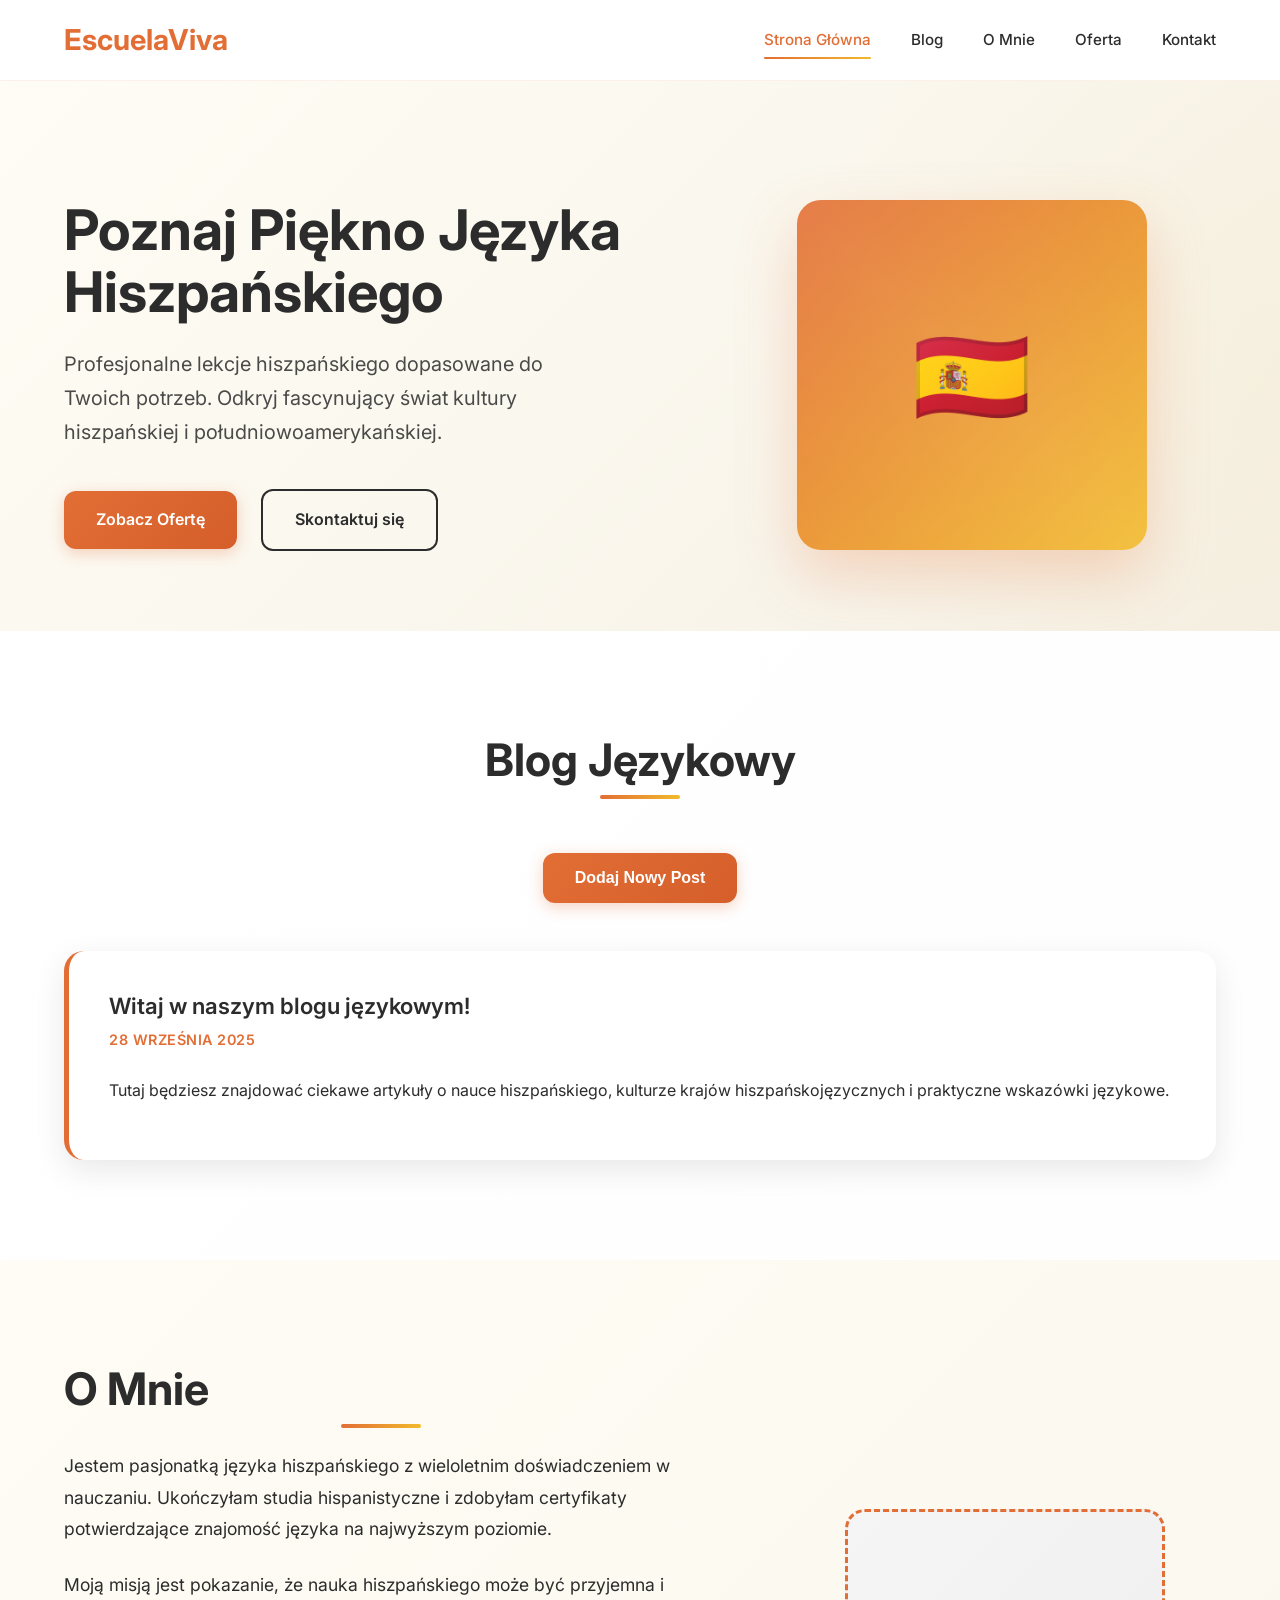
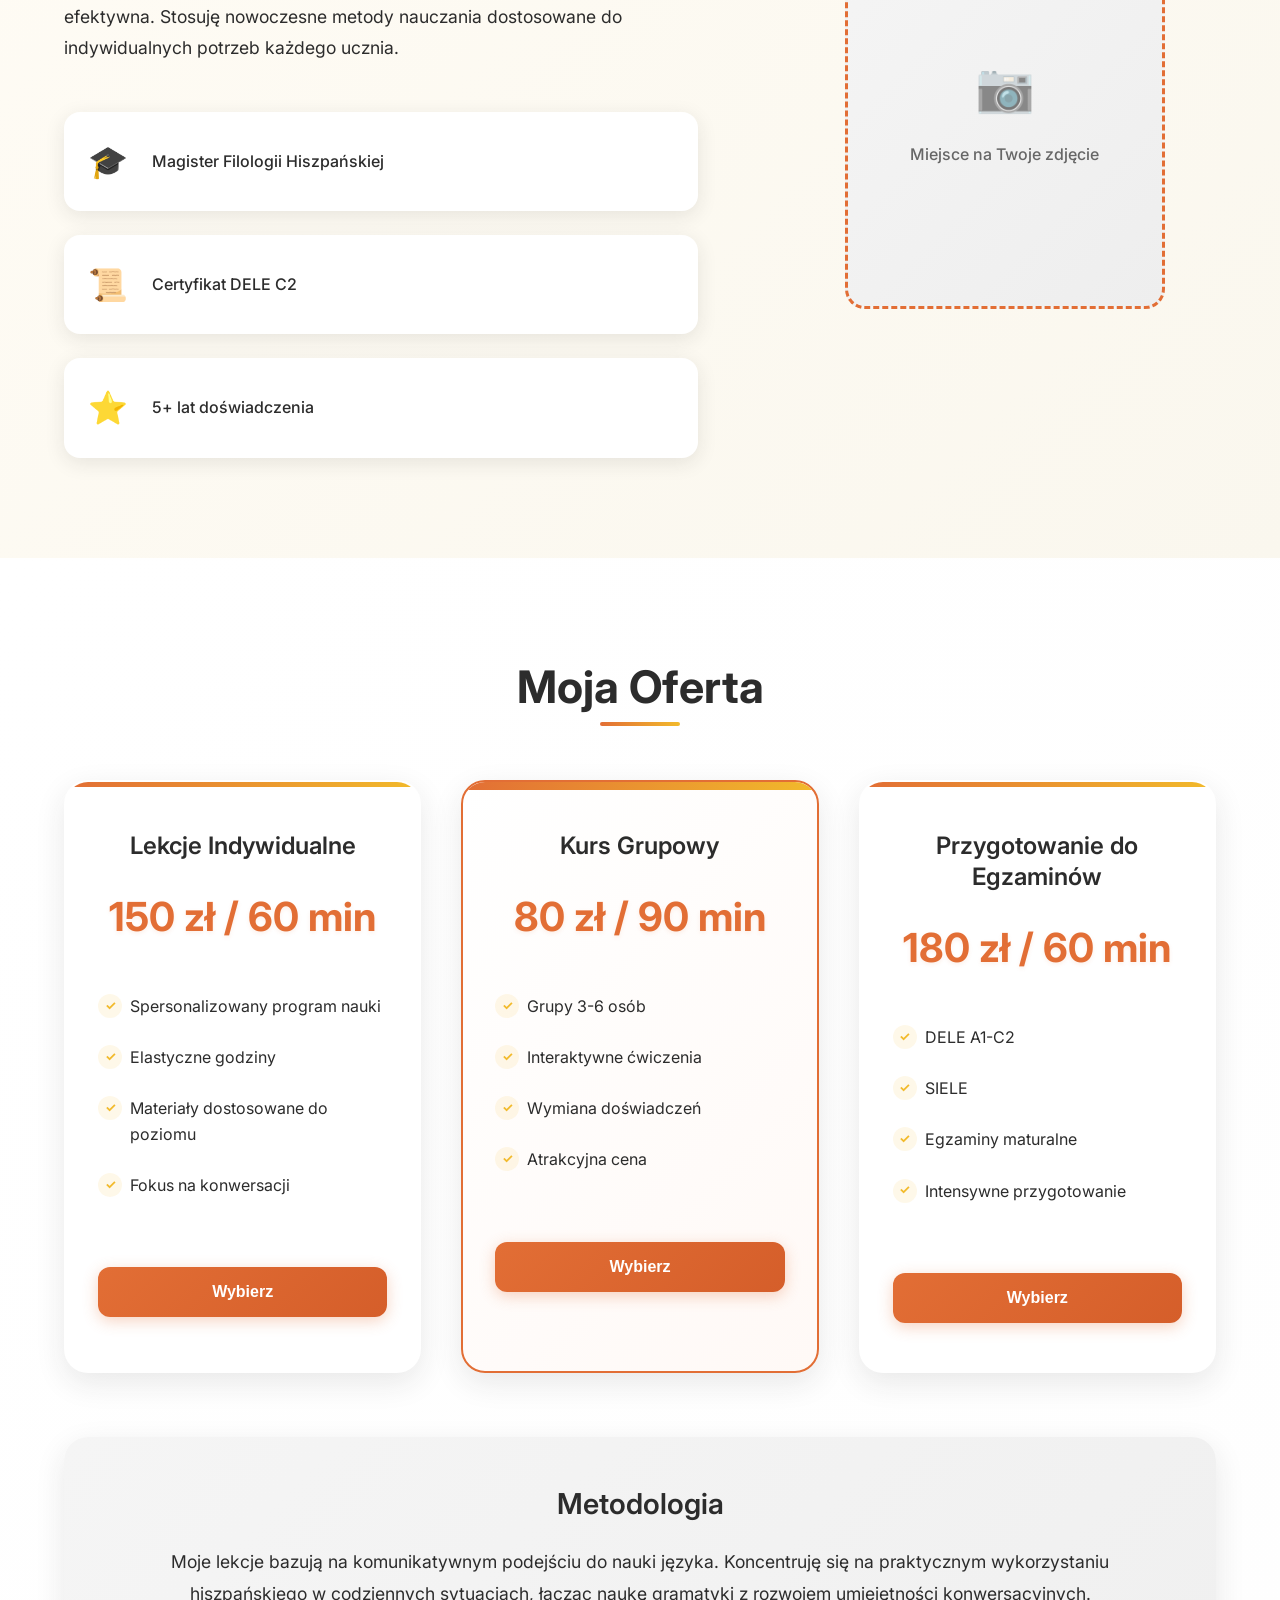
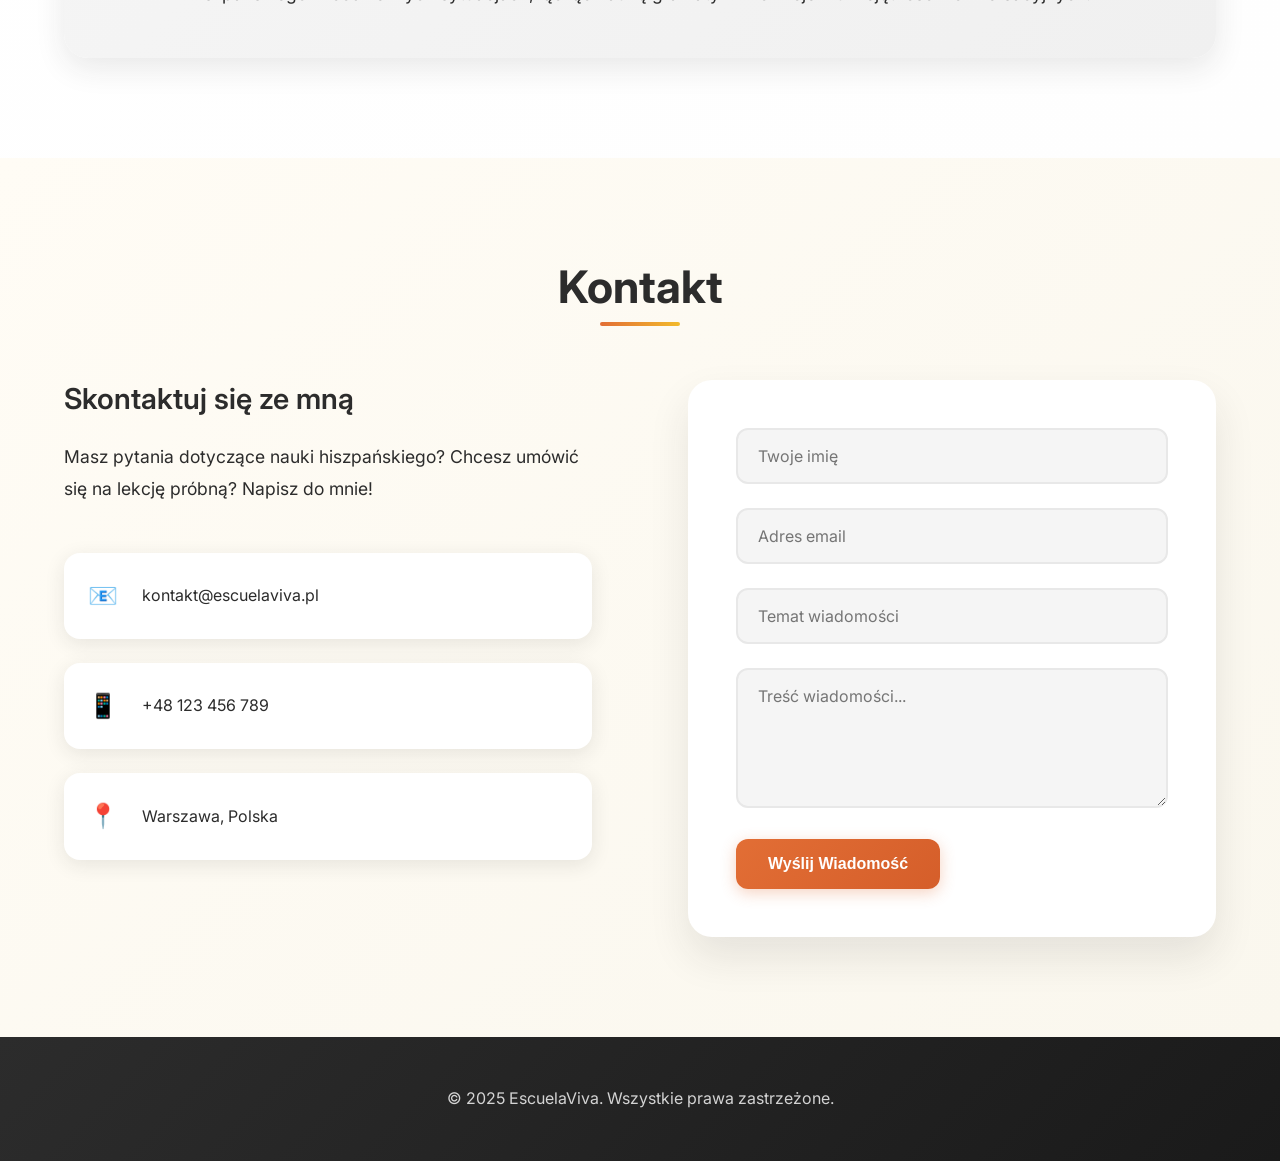
==== index.html @ 2e30c93e "Major design improvements and fixes - Completely redesigned CSS with modern, professional styling - " ====
<!DOCTYPE html>
<html lang="pl">
<head>
    <meta charset="UTF-8">
    <meta name="viewport" content="width=device-width, initial-scale=1.0">
    <title>Szkoła Językowa - Nauka Hiszpańskiego</title>
    <link rel="stylesheet" href="styles.css">
    <link href="https://fonts.googleapis.com/css2?family=Inter:wght@300;400;500;600;700&display=swap" rel="stylesheet">
    <link rel="preconnect" href="https://fonts.googleapis.com">
    <link rel="preconnect" href="https://fonts.gstatic.com" crossorigin>
</head>
<body>
    <header>
        <nav class="navbar">
            <div class="nav-container">
                <div class="logo">
                    <h2>EscuelaViva</h2>
                </div>
                <ul class="nav-menu">
                    <li><a href="#home" class="nav-link active">Strona Główna</a></li>
                    <li><a href="#blog" class="nav-link">Blog</a></li>
                    <li><a href="#about" class="nav-link">O Mnie</a></li>
                    <li><a href="#offer" class="nav-link">Oferta</a></li>
                    <li><a href="#contact" class="nav-link">Kontakt</a></li>
                </ul>
                <div class="hamburger">
                    <span></span>
                    <span></span>
                    <span></span>
                </div>
            </div>
        </nav>
    </header>

    <main>
        <!-- Home Section -->
        <section id="home" class="hero">
            <div class="container">
                <div class="hero-content">
                    <h1>Poznaj Piękno Języka Hiszpańskiego</h1>
                    <p>Profesjonalne lekcje hiszpańskiego dopasowane do Twoich potrzeb. Odkryj fascynujący świat kultury hiszpańskiej i południowoamerykańskiej.</p>
                    <div class="hero-buttons">
                        <a href="#offer" class="btn-primary">Zobacz Ofertę</a>
                        <a href="#contact" class="btn-secondary">Skontaktuj się</a>
                    </div>
                </div>
                <div class="hero-image">
                    <div class="placeholder-image">
                        <span>🇪🇸</span>
                    </div>
                </div>
            </div>
        </section>

        <!-- Blog Section -->
        <section id="blog" class="blog-section">
            <div class="container">
                <h2>Blog Językowy</h2>
                <div class="blog-controls">
                    <button id="add-post-btn" class="btn-primary">Dodaj Nowy Post</button>
                </div>
                
                <!-- Add Post Form -->
                <div id="add-post-form" class="add-post-form hidden">
                    <h3>Dodaj Nowy Post</h3>
                    <form id="blog-form">
                        <input type="text" id="post-title" placeholder="Tytuł posta" required>
                        <textarea id="post-content" placeholder="Treść posta..." required></textarea>
                        <div class="form-buttons">
                            <button type="submit" class="btn-primary">Opublikuj</button>
                            <button type="button" id="cancel-post" class="btn-secondary">Anuluj</button>
                        </div>
                    </form>
                </div>

                <!-- Blog Posts -->
                <div id="blog-posts" class="blog-posts">
                    <article class="blog-post">
                        <h3>Witaj w naszym blogu językowym!</h3>
                        <p class="post-date">28 września 2025</p>
                        <p>Tutaj będziesz znajdować ciekawe artykuły o nauce hiszpańskiego, kulturze krajów hiszpańskojęzycznych i praktyczne wskazówki językowe.</p>
                    </article>
                </div>
            </div>
        </section>

        <!-- About Section -->
        <section id="about" class="about-section">
            <div class="container">
                <div class="about-content">
                    <div class="about-text">
                        <h2>O Mnie</h2>
                        <p>Jestem pasjonatką języka hiszpańskiego z wieloletnim doświadczeniem w nauczaniu. Ukończyłam studia hispanistyczne i zdobyłam certyfikaty potwierdzające znajomość języka na najwyższym poziomie.</p>
                        <p>Moją misją jest pokazanie, że nauka hiszpańskiego może być przyjemna i efektywna. Stosuję nowoczesne metody nauczania dostosowane do indywidualnych potrzeb każdego ucznia.</p>
                        <div class="credentials">
                            <div class="credential">
                                <span class="credential-icon">🎓</span>
                                <span>Magister Filologii Hiszpańskiej</span>
                            </div>
                            <div class="credential">
                                <span class="credential-icon">📜</span>
                                <span>Certyfikat DELE C2</span>
                            </div>
                            <div class="credential">
                                <span class="credential-icon">⭐</span>
                                <span>5+ lat doświadczenia</span>
                            </div>
                        </div>
                    </div>
                    <div class="about-image">
                        <div class="photo-placeholder">
                            <span>📷</span>
                            <p>Miejsce na Twoje zdjęcie</p>
                        </div>
                    </div>
                </div>
            </div>
        </section>

        <!-- Offer Section -->
        <section id="offer" class="offer-section">
            <div class="container">
                <h2>Moja Oferta</h2>
                <div class="offer-grid">
                    <div class="offer-card">
                        <h3>Lekcje Indywidualne</h3>
                        <div class="price">150 zł / 60 min</div>
                        <ul>
                            <li>Spersonalizowany program nauki</li>
                            <li>Elastyczne godziny</li>
                            <li>Materiały dostosowane do poziomu</li>
                            <li>Fokus na konwersacji</li>
                        </ul>
                        <button class="btn-primary">Wybierz</button>
                    </div>
                    
                    <div class="offer-card featured">
                        <h3>Kurs Grupowy</h3>
                        <div class="price">80 zł / 90 min</div>
                        <ul>
                            <li>Grupy 3-6 osób</li>
                            <li>Interaktywne ćwiczenia</li>
                            <li>Wymiana doświadczeń</li>
                            <li>Atrakcyjna cena</li>
                        </ul>
                        <button class="btn-primary">Wybierz</button>
                    </div>
                    
                    <div class="offer-card">
                        <h3>Przygotowanie do Egzaminów</h3>
                        <div class="price">180 zł / 60 min</div>
                        <ul>
                            <li>DELE A1-C2</li>
                            <li>SIELE</li>
                            <li>Egzaminy maturalne</li>
                            <li>Intensywne przygotowanie</li>
                        </ul>
                        <button class="btn-primary">Wybierz</button>
                    </div>
                </div>
                
                <div class="methodology">
                    <h3>Metodologia</h3>
                    <p>Moje lekcje bazują na komunikatywnym podejściu do nauki języka. Koncentruję się na praktycznym wykorzystaniu hiszpańskiego w codziennych sytuacjach, łącząc naukę gramatyki z rozwojem umiejętności konwersacyjnych.</p>
                </div>
            </div>
        </section>

        <!-- Contact Section -->
        <section id="contact" class="contact-section">
            <div class="container">
                <h2>Kontakt</h2>
                <div class="contact-content">
                    <div class="contact-info">
                        <h3>Skontaktuj się ze mną</h3>
                        <p>Masz pytania dotyczące nauki hiszpańskiego? Chcesz umówić się na lekcję próbną? Napisz do mnie!</p>
                        
                        <div class="contact-details">
                            <div class="contact-item">
                                <span class="contact-icon">📧</span>
                                <span>kontakt@escuelaviva.pl</span>
                            </div>
                            <div class="contact-item">
                                <span class="contact-icon">📱</span>
                                <span>+48 123 456 789</span>
                            </div>
                            <div class="contact-item">
                                <span class="contact-icon">📍</span>
                                <span>Warszawa, Polska</span>
                            </div>
                        </div>
                    </div>
                    
                    <div class="contact-form">
                        <form id="contact-form">
                            <input type="text" placeholder="Twoje imię" required>
                            <input type="email" placeholder="Adres email" required>
                            <input type="text" placeholder="Temat wiadomości" required>
                            <textarea placeholder="Treść wiadomości..." required></textarea>
                            <button type="submit" class="btn-primary">Wyślij Wiadomość</button>
                        </form>
                    </div>
                </div>
            </div>
        </section>
    </main>

    <footer>
        <div class="container">
            <p>&copy; 2025 EscuelaViva. Wszystkie prawa zastrzeżone.</p>
        </div>
    </footer>

    <script src="script.js"></script>
</body>
</html>
---- styles.css ----
/* Reset and base styles */
* {
    margin: 0;
    padding: 0;
    box-sizing: border-box;
}

:root {
    --gray: #2C2C2C;
    --cream: #FFFCF5;
    --orange: #E26E35;
    --yellow: #F2BA2B;
    --white: #FFFFFF;
    --light-gray: #F5F5F5;
    --shadow: rgba(44, 44, 44, 0.1);
    --shadow-hover: rgba(44, 44, 44, 0.15);
}

body {
    font-family: 'Inter', -apple-system, BlinkMacSystemFont, 'Segoe UI', Roboto, sans-serif;
    line-height: 1.6;
    color: var(--gray);
    background-color: var(--cream);
    font-size: 16px;
    overflow-x: hidden;
}

.container {
    max-width: 1200px;
    margin: 0 auto;
    padding: 0 24px;
}

/* Improved typography */
h1, h2, h3, h4, h5, h6 {
    font-weight: 600;
    line-height: 1.3;
    margin-bottom: 1rem;
}

p {
    margin-bottom: 1rem;
    line-height: 1.7;
}

/* Navigation - completely redesigned */
.navbar {
    background: rgba(255, 255, 255, 0.95);
    backdrop-filter: blur(10px);
    border-bottom: 1px solid rgba(226, 110, 53, 0.1);
    position: fixed;
    top: 0;
    width: 100%;
    z-index: 1000;
    transition: all 0.3s ease;
}

.nav-container {
    max-width: 1200px;
    margin: 0 auto;
    padding: 0 24px;
    display: flex;
    justify-content: space-between;
    align-items: center;
    height: 80px;
}

.logo h2 {
    color: var(--orange);
    font-weight: 700;
    font-size: 1.8rem;
    margin: 0;
}

.nav-menu {
    display: flex;
    list-style: none;
    gap: 2.5rem;
    align-items: center;
}

.nav-link {
    text-decoration: none;
    color: var(--gray);
    font-weight: 500;
    font-size: 0.95rem;
    transition: all 0.3s ease;
    position: relative;
    padding: 8px 0;
}

.nav-link:hover {
    color: var(--orange);
}

.nav-link.active {
    color: var(--orange);
}

.nav-link.active::after {
    content: '';
    position: absolute;
    bottom: -2px;
    left: 0;
    width: 100%;
    height: 2px;
    background: linear-gradient(90deg, var(--orange), var(--yellow));
    border-radius: 1px;
}

.hamburger {
    display: none;
    flex-direction: column;
    cursor: pointer;
    padding: 4px;
}

.hamburger span {
    width: 25px;
    height: 3px;
    background-color: var(--gray);
    margin: 3px 0;
    transition: 0.3s;
    border-radius: 2px;
}

/* Main content */
main {
    margin-top: 80px;
}

/* Hero Section - completely redesigned */
.hero {
    padding: 120px 0 80px;
    background: linear-gradient(135deg, var(--cream) 0%, #faf7ee 50%, #f5f0e5 100%);
    position: relative;
    overflow: hidden;
}

.hero::before {
    content: '';
    position: absolute;
    top: 0;
    right: -50%;
    width: 100%;
    height: 100%;
    background: radial-gradient(circle, rgba(242, 186, 43, 0.05) 0%, transparent 70%);
    pointer-events: none;
}

.hero .container {
    display: grid;
    grid-template-columns: 1.2fr 1fr;
    gap: 80px;
    align-items: center;
    position: relative;
    z-index: 1;
}

.hero-content h1 {
    font-size: 3.5rem;
    font-weight: 700;
    color: var(--gray);
    margin-bottom: 1.5rem;
    line-height: 1.1;
}

.hero-content p {
    font-size: 1.25rem;
    color: var(--gray);
    margin-bottom: 2.5rem;
    opacity: 0.85;
    max-width: 500px;
}

.hero-buttons {
    display: flex;
    gap: 1.5rem;
    align-items: center;
}

/* Improved buttons */
.btn-primary {
    background: linear-gradient(135deg, var(--orange) 0%, #d55e2a 100%);
    color: var(--white);
    padding: 16px 32px;
    border: none;
    border-radius: 12px;
    font-size: 1rem;
    font-weight: 600;
    text-decoration: none;
    display: inline-flex;
    align-items: center;
    justify-content: center;
    transition: all 0.3s ease;
    cursor: pointer;
    box-shadow: 0 4px 15px rgba(226, 110, 53, 0.3);
    min-width: 140px;
}

.btn-primary:hover {
    transform: translateY(-2px);
    box-shadow: 0 8px 25px rgba(226, 110, 53, 0.4);
}

.btn-secondary {
    background-color: transparent;
    color: var(--gray);
    padding: 16px 32px;
    border: 2px solid var(--gray);
    border-radius: 12px;
    font-size: 1rem;
    font-weight: 600;
    text-decoration: none;
    display: inline-flex;
    align-items: center;
    justify-content: center;
    transition: all 0.3s ease;
    cursor: pointer;
    min-width: 140px;
}

.btn-secondary:hover {
    background-color: var(--gray);
    color: var(--white);
    transform: translateY(-2px);
}

/* Hero image redesigned */
.hero-image {
    display: flex;
    justify-content: center;
    align-items: center;
}

.placeholder-image {
    width: 350px;
    height: 350px;
    background: linear-gradient(135deg, var(--orange) 0%, var(--yellow) 100%);
    border-radius: 24px;
    display: flex;
    align-items: center;
    justify-content: center;
    font-size: 6rem;
    box-shadow: 0 25px 60px rgba(226, 110, 53, 0.25);
    position: relative;
    overflow: hidden;
}

.placeholder-image::before {
    content: '';
    position: absolute;
    top: -50%;
    left: -50%;
    width: 200%;
    height: 200%;
    background: linear-gradient(45deg, transparent, rgba(255, 255, 255, 0.1), transparent);
    animation: shine 3s infinite;
}

@keyframes shine {
    0% { transform: translateX(-100%) translateY(-100%) rotate(45deg); }
    100% { transform: translateX(100%) translateY(100%) rotate(45deg); }
}

/* Section improvements */
section {
    padding: 100px 0;
}

section h2 {
    font-size: 2.8rem;
    font-weight: 700;
    color: var(--gray);
    text-align: center;
    margin-bottom: 4rem;
    position: relative;
}

section h2::after {
    content: '';
    position: absolute;
    bottom: -10px;
    left: 50%;
    transform: translateX(-50%);
    width: 80px;
    height: 4px;
    background: linear-gradient(90deg, var(--orange), var(--yellow));
    border-radius: 2px;
}

/* Blog Section redesigned */
.blog-section {
    background: linear-gradient(135deg, var(--white) 0%, #fefefe 100%);
}

.blog-controls {
    text-align: center;
    margin-bottom: 3rem;
}

.add-post-form {
    background: var(--white);
    padding: 2.5rem;
    border-radius: 20px;
    margin-bottom: 3rem;
    box-shadow: 0 10px 30px var(--shadow);
    border: 1px solid rgba(226, 110, 53, 0.1);
    transition: all 0.3s ease;
}

.add-post-form.hidden {
    display: none;
}

.add-post-form h3 {
    color: var(--gray);
    margin-bottom: 2rem;
    font-size: 1.5rem;
}

.add-post-form input,
.add-post-form textarea {
    width: 100%;
    padding: 16px 20px;
    margin-bottom: 1.5rem;
    border: 2px solid #e8e8e8;
    border-radius: 12px;
    font-family: inherit;
    font-size: 1rem;
    color: var(--gray);
    transition: all 0.3s ease;
    background: var(--light-gray);
}

.add-post-form input:focus,
.add-post-form textarea:focus {
    outline: none;
    border-color: var(--orange);
    background: var(--white);
    box-shadow: 0 0 0 3px rgba(226, 110, 53, 0.1);
}

.add-post-form textarea {
    min-height: 120px;
    resize: vertical;
}

.form-buttons {
    display: flex;
    gap: 1rem;
    justify-content: flex-end;
}

.blog-posts {
    display: grid;
    gap: 2rem;
}

.blog-post {
    background: var(--white);
    padding: 2.5rem;
    border-radius: 20px;
    box-shadow: 0 10px 30px var(--shadow);
    border-left: 5px solid var(--orange);
    transition: all 0.3s ease;
    position: relative;
}

.blog-post:hover {
    transform: translateY(-5px);
    box-shadow: 0 20px 40px var(--shadow-hover);
}

.blog-post h3 {
    color: var(--gray);
    margin-bottom: 0.5rem;
    font-size: 1.4rem;
}

.post-date {
    color: var(--orange);
    font-size: 0.9rem;
    font-weight: 600;
    margin-bottom: 1.5rem;
    text-transform: uppercase;
    letter-spacing: 0.5px;
}

/* About Section redesigned */
.about-section {
    background: linear-gradient(135deg, var(--cream) 0%, #faf7ee 100%);
}

.about-content {
    display: grid;
    grid-template-columns: 1.5fr 1fr;
    gap: 6rem;
    align-items: center;
}

.about-text h2 {
    text-align: left;
    margin-bottom: 2rem;
}

.about-text p {
    font-size: 1.1rem;
    margin-bottom: 1.5rem;
    line-height: 1.8;
}

.credentials {
    display: grid;
    gap: 1.5rem;
    margin-top: 3rem;
}

.credential {
    display: flex;
    align-items: center;
    gap: 1.5rem;
    padding: 1.5rem;
    background: var(--white);
    border-radius: 16px;
    box-shadow: 0 5px 20px var(--shadow);
    transition: all 0.3s ease;
}

.credential:hover {
    transform: translateX(10px);
    box-shadow: 0 10px 30px var(--shadow-hover);
}

.credential-icon {
    font-size: 2rem;
    min-width: 2rem;
}

.credential span:last-child {
    font-weight: 500;
    color: var(--gray);
}

.photo-placeholder {
    width: 100%;
    max-width: 320px;
    height: 400px;
    background: linear-gradient(135deg, var(--light-gray) 0%, #eeeeee 100%);
    border-radius: 20px;
    display: flex;
    flex-direction: column;
    align-items: center;
    justify-content: center;
    border: 3px dashed var(--orange);
    transition: all 0.3s ease;
    margin: 0 auto;
}

.photo-placeholder:hover {
    border-color: var(--yellow);
    transform: scale(1.02);
}

.photo-placeholder span {
    font-size: 3rem;
    margin-bottom: 1rem;
    opacity: 0.5;
}

.photo-placeholder p {
    color: var(--gray);
    font-weight: 500;
    opacity: 0.7;
    margin: 0;
}

/* Offer Section redesigned */
.offer-section {
    background: linear-gradient(135deg, var(--white) 0%, #fefefe 100%);
}

.offer-grid {
    display: grid;
    grid-template-columns: repeat(auto-fit, minmax(320px, 1fr));
    gap: 2.5rem;
    margin-bottom: 4rem;
}

.offer-card {
    background: var(--white);
    padding: 3rem 2rem;
    border-radius: 24px;
    text-align: center;
    transition: all 0.3s ease;
    border: 2px solid transparent;
    box-shadow: 0 10px 30px var(--shadow);
    position: relative;
    overflow: hidden;
}

.offer-card::before {
    content: '';
    position: absolute;
    top: 0;
    left: 0;
    right: 0;
    height: 5px;
    background: linear-gradient(90deg, var(--orange), var(--yellow));
}

.offer-card:hover {
    transform: translateY(-10px);
    box-shadow: 0 25px 50px var(--shadow-hover);
}

.offer-card.featured {
    border-color: var(--orange);
    transform: scale(1.05);
    background: linear-gradient(135deg, var(--white) 0%, #fff9f6 100%);
}

.offer-card.featured::before {
    height: 8px;
}

.offer-card h3 {
    color: var(--gray);
    margin-bottom: 1.5rem;
    font-size: 1.5rem;
}

.price {
    font-size: 2.5rem;
    font-weight: 700;
    color: var(--orange);
    margin-bottom: 2rem;
    text-shadow: 0 2px 4px rgba(226, 110, 53, 0.1);
}

.offer-card ul {
    list-style: none;
    margin-bottom: 2.5rem;
    text-align: left;
}

.offer-card li {
    padding: 0.8rem 0;
    color: var(--gray);
    position: relative;
    padding-left: 2rem;
}

.offer-card li::before {
    content: '✓';
    color: var(--yellow);
    font-weight: bold;
    position: absolute;
    left: 0;
    top: 0.8rem;
    width: 1.5rem;
    height: 1.5rem;
    background: rgba(242, 186, 43, 0.1);
    border-radius: 50%;
    display: flex;
    align-items: center;
    justify-content: center;
    font-size: 0.8rem;
}

.methodology {
    background: linear-gradient(135deg, var(--light-gray) 0%, #f0f0f0 100%);
    padding: 3rem;
    border-radius: 24px;
    text-align: center;
    box-shadow: 0 10px 30px var(--shadow);
}

.methodology h3 {
    color: var(--gray);
    margin-bottom: 1.5rem;
    font-size: 1.8rem;
}

.methodology p {
    font-size: 1.1rem;
    line-height: 1.8;
    margin: 0;
}

/* Contact Section redesigned */
.contact-section {
    background: linear-gradient(135deg, var(--cream) 0%, #faf7ee 100%);
}

.contact-content {
    display: grid;
    grid-template-columns: 1fr 1fr;
    gap: 6rem;
    align-items: start;
}

.contact-info h3 {
    color: var(--gray);
    margin-bottom: 1.5rem;
    font-size: 1.8rem;
}

.contact-info p {
    font-size: 1.1rem;
    margin-bottom: 3rem;
    line-height: 1.8;
}

.contact-details {
    display: flex;
    flex-direction: column;
    gap: 1.5rem;
}

.contact-item {
    display: flex;
    align-items: center;
    gap: 1.5rem;
    padding: 1.5rem;
    background: var(--white);
    border-radius: 16px;
    box-shadow: 0 5px 20px var(--shadow);
    transition: all 0.3s ease;
}

.contact-item:hover {
    transform: translateX(10px);
    box-shadow: 0 10px 30px var(--shadow-hover);
}

.contact-icon {
    font-size: 1.5rem;
    min-width: 1.5rem;
}

.contact-form {
    background: var(--white);
    padding: 3rem;
    border-radius: 24px;
    box-shadow: 0 20px 40px var(--shadow);
}

.contact-form input,
.contact-form textarea {
    width: 100%;
    padding: 16px 20px;
    margin-bottom: 1.5rem;
    border: 2px solid #e8e8e8;
    border-radius: 12px;
    font-family: inherit;
    font-size: 1rem;
    color: var(--gray);
    transition: all 0.3s ease;
    background: var(--light-gray);
}

.contact-form input:focus,
.contact-form textarea:focus {
    outline: none;
    border-color: var(--orange);
    background: var(--white);
    box-shadow: 0 0 0 3px rgba(226, 110, 53, 0.1);
}

.contact-form textarea {
    min-height: 140px;
    resize: vertical;
}

/* Footer redesigned */
footer {
    background: linear-gradient(135deg, var(--gray) 0%, #1a1a1a 100%);
    color: var(--white);
    text-align: center;
    padding: 3rem 0;
}

footer p {
    margin: 0;
    opacity: 0.8;
}

/* Enhanced Responsive Design */
@media (max-width: 1024px) {
    .hero .container {
        grid-template-columns: 1fr;
        gap: 4rem;
        text-align: center;
    }
    
    .about-content {
        grid-template-columns: 1fr;
        gap: 4rem;
        text-align: center;
    }
    
    .contact-content {
        grid-template-columns: 1fr;
        gap: 4rem;
    }
}

@media (max-width: 768px) {
    .hamburger {
        display: flex;
    }
    
    .nav-menu {
        position: fixed;
        left: -100%;
        top: 80px;
        flex-direction: column;
        background: rgba(255, 255, 255, 0.98);
        backdrop-filter: blur(10px);
        width: 100%;
        text-align: center;
        transition: 0.3s;
        box-shadow: 0 10px 27px rgba(0, 0, 0, 0.1);
        padding: 3rem 0;
        gap: 2rem;
    }
    
    .nav-menu.active {
        left: 0;
    }
    
    .hero {
        padding: 80px 0 60px;
    }
    
    .hero-content h1 {
        font-size: 2.5rem;
    }
    
    .hero-buttons {
        flex-direction: column;
        align-items: center;
        gap: 1rem;
    }
    
    .placeholder-image {
        width: 280px;
        height: 280px;
        font-size: 4rem;
    }
    
    .offer-grid {
        grid-template-columns: 1fr;
    }
    
    .offer-card.featured {
        transform: none;
    }
    
    section {
        padding: 60px 0;
    }
    
    section h2 {
        font-size: 2.2rem;
    }
    
    .form-buttons {
        flex-direction: column;
    }
    
    .hero-buttons .btn-primary,
    .hero-buttons .btn-secondary,
    .form-buttons .btn-primary,
    .form-buttons .btn-secondary {
        width: 100%;
        max-width: 280px;
    }
}

@media (max-width: 480px) {
    .container {
        padding: 0 16px;
    }
    
    .hero {
        padding: 60px 0 40px;
    }
    
    .hero-content h1 {
        font-size: 2rem;
    }
    
    .hero-content p {
        font-size: 1.1rem;
    }
    
    section {
        padding: 40px 0;
    }
    
    section h2 {
        font-size: 1.8rem;
    }
    
    .placeholder-image {
        width: 240px;
        height: 240px;
        font-size: 3rem;
    }
    
    .offer-card,
    .blog-post,
    .add-post-form,
    .contact-form {
        padding: 2rem 1.5rem;
    }
    
    .methodology {
        padding: 2rem;
    }
}

/* Smooth scrolling */
html {
    scroll-behavior: smooth;
}

/* Loading animation */
@keyframes fadeInUp {
    from {
        opacity: 0;
        transform: translateY(30px);
    }
    to {
        opacity: 1;
        transform: translateY(0);
    }
}

/* Delete button styling */
.delete-post {
    background: linear-gradient(135deg, #e74c3c 0%, #c0392b 100%);
    color: white;
    border: none;
    padding: 10px 20px;
    border-radius: 8px;
    cursor: pointer;
    font-size: 0.9rem;
    font-weight: 500;
    margin-top: 1.5rem;
    transition: all 0.3s ease;
    box-shadow: 0 4px 15px rgba(231, 76, 60, 0.3);
}

.delete-post:hover {
    transform: translateY(-2px);
    box-shadow: 0 6px 20px rgba(231, 76, 60, 0.4);
}

@keyframes fadeOut {
    from {
        opacity: 1;
        transform: translateY(0);
    }
    to {
        opacity: 0;
        transform: translateY(-20px);
    }
}

/* Focus states for accessibility */
.btn-primary:focus,
.btn-secondary:focus,
input:focus,
textarea:focus {
    outline: 2px solid var(--orange);
    outline-offset: 2px;
}

/* Improved animations */
.blog-post,
.offer-card,
.credential,
.contact-item {
    animation: fadeInUp 0.6s ease-out;
}

/* Additional visual enhancements */
.offer-card .btn-primary {
    margin-top: 1rem;
    width: 100%;
}
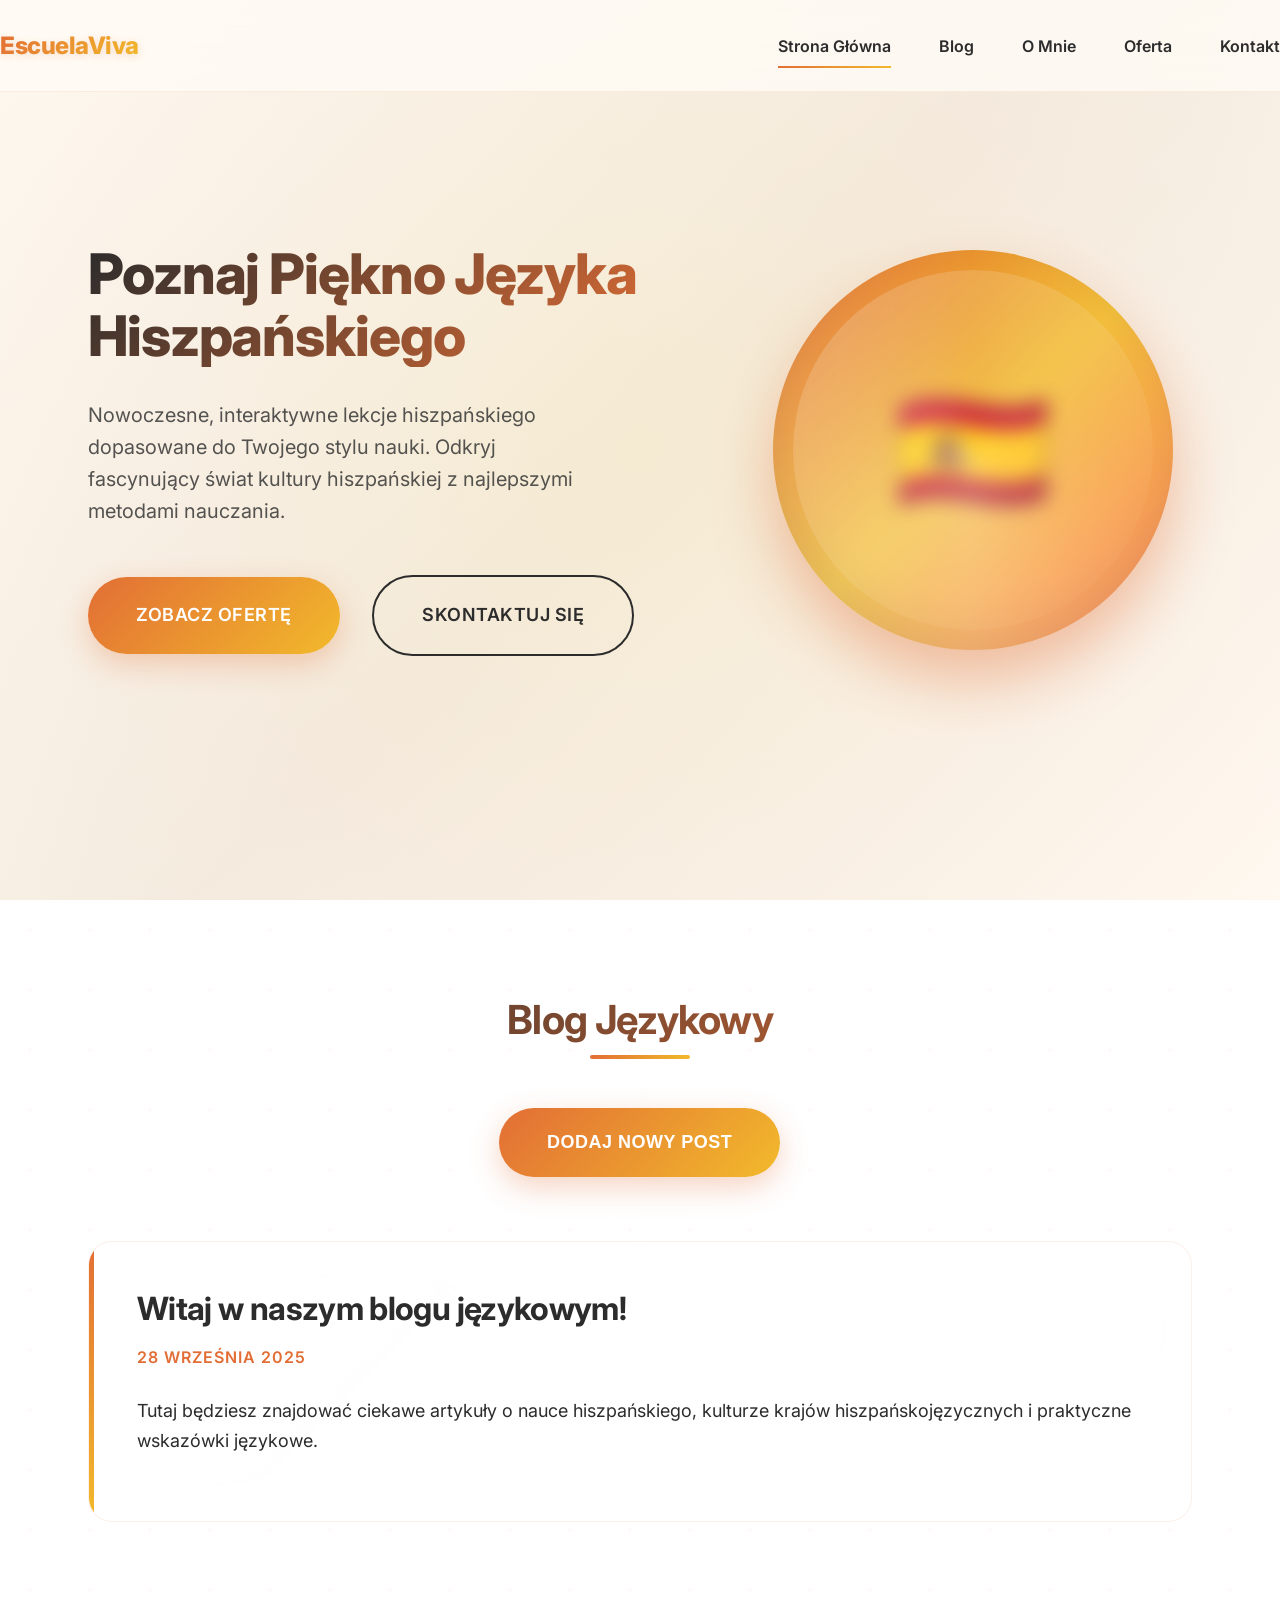
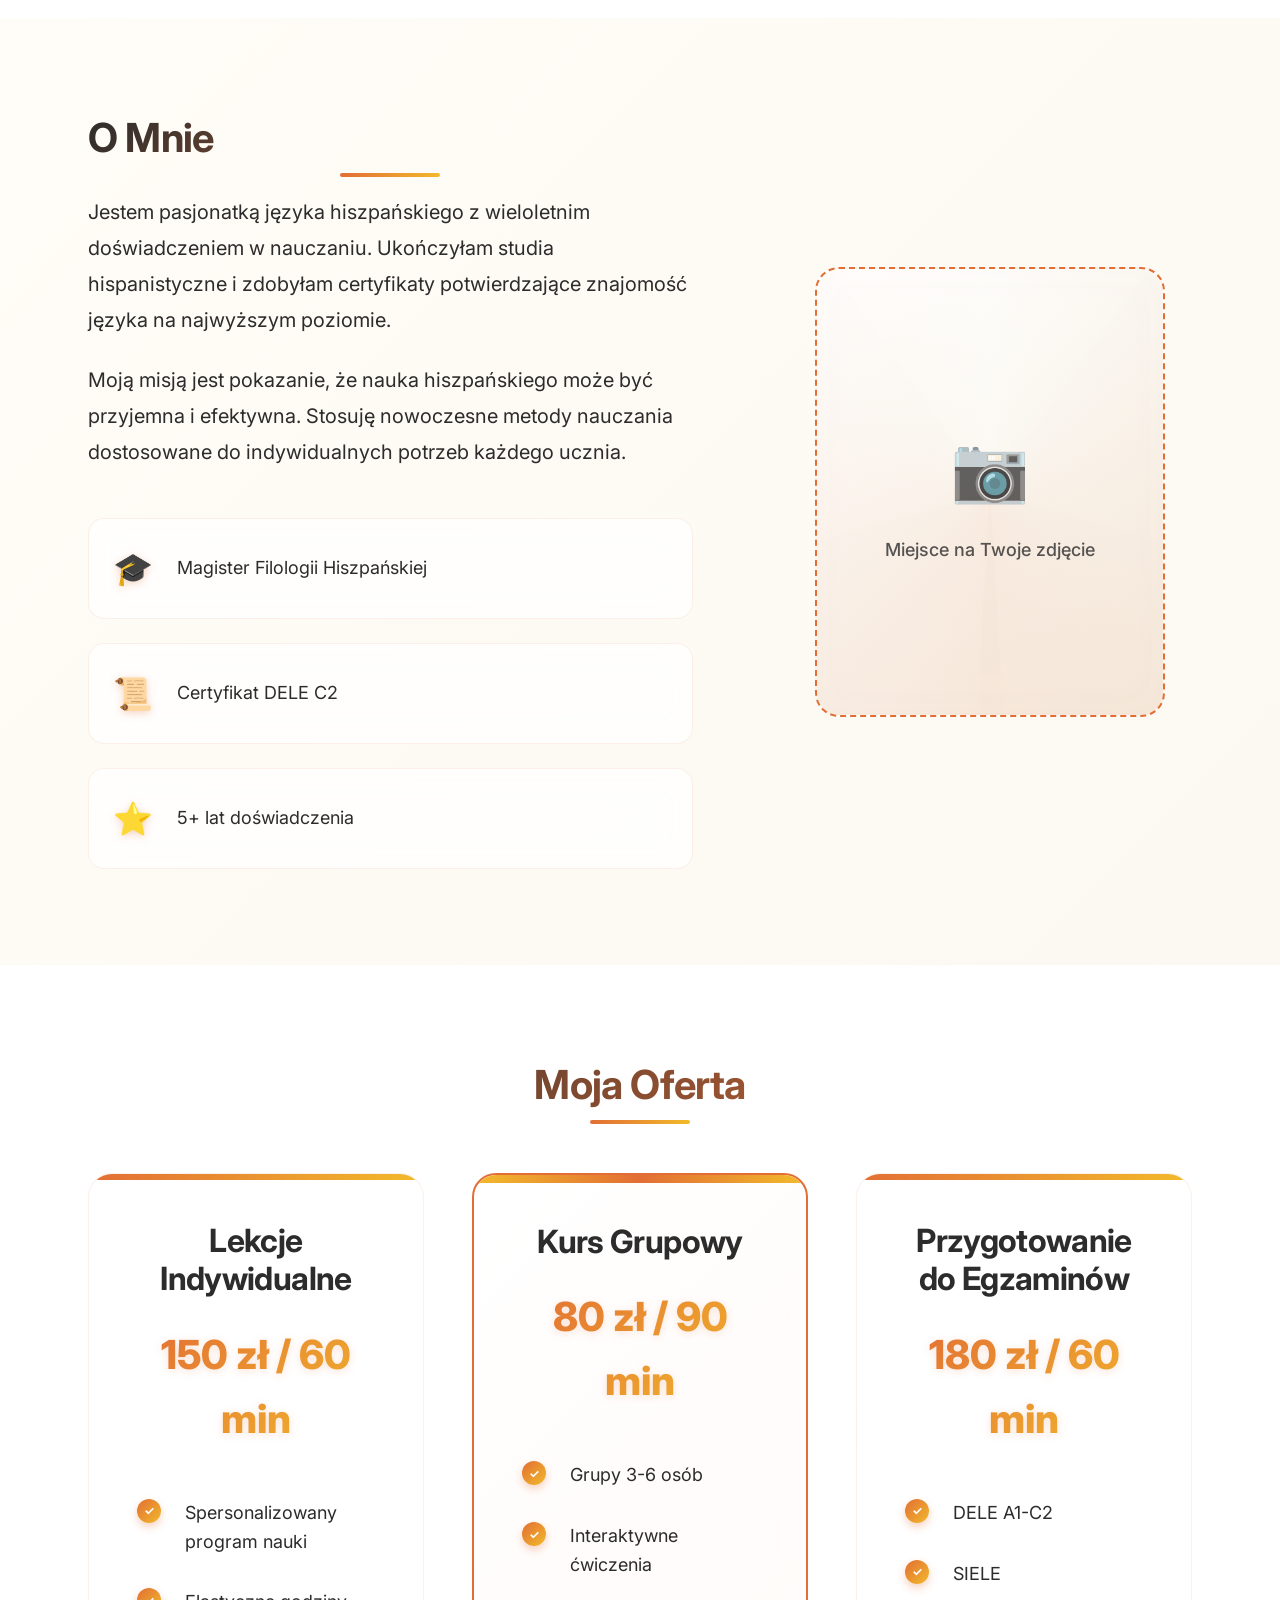
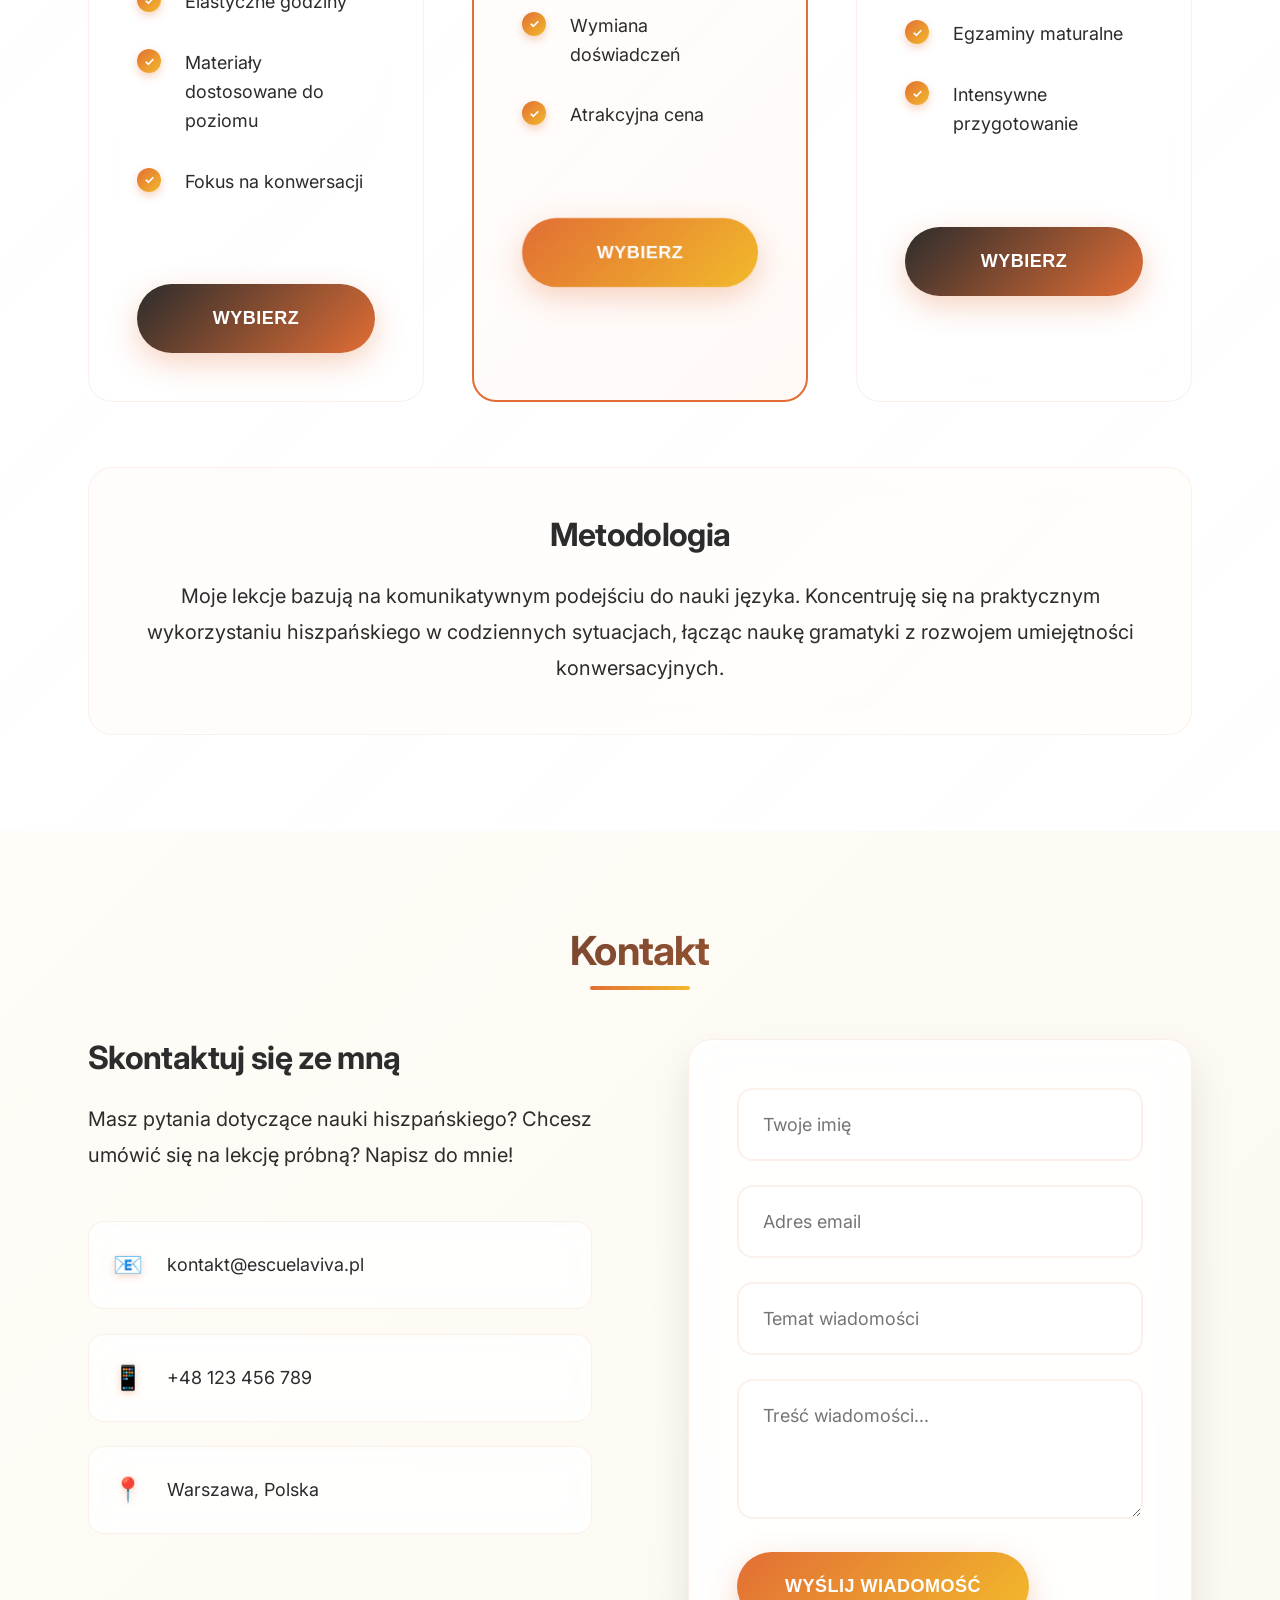
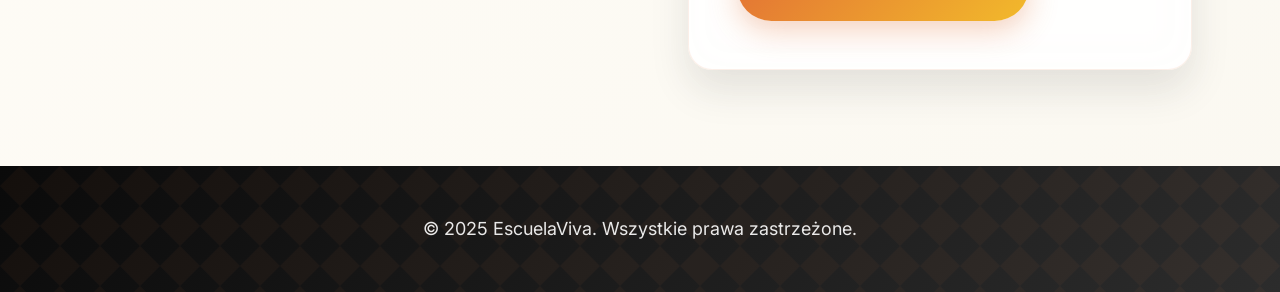
==== commit 2be0587b: "Ultra-modern redesign with cutting-edge features 🚀 Revolutionary Design Updates: - Implemented glass" ====
--- a/index.html
+++ b/index.html
@@ -3,11 +3,12 @@
 <head>
     <meta charset="UTF-8">
     <meta name="viewport" content="width=device-width, initial-scale=1.0">
-    <title>Szkoła Językowa - Nauka Hiszpańskiego</title>
+    <title>EscuelaViva - Nowoczesna Nauka Hiszpańskiego</title>
+    <meta name="description" content="Profesjonalne lekcje hiszpańskiego z nowoczesnym podejściem. Odkryj fascynujący świat kultury hiszpańskiej.">
     <link rel="stylesheet" href="styles.css">
-    <link href="https://fonts.googleapis.com/css2?family=Inter:wght@300;400;500;600;700&display=swap" rel="stylesheet">
     <link rel="preconnect" href="https://fonts.googleapis.com">
     <link rel="preconnect" href="https://fonts.gstatic.com" crossorigin>
+    <link href="https://fonts.googleapis.com/css2?family=Inter:wght@300;400;500;600;700;800&display=swap" rel="stylesheet">
 </head>
 <body>
     <header>
@@ -38,7 +39,7 @@
             <div class="container">
                 <div class="hero-content">
                     <h1>Poznaj Piękno Języka Hiszpańskiego</h1>
-                    <p>Profesjonalne lekcje hiszpańskiego dopasowane do Twoich potrzeb. Odkryj fascynujący świat kultury hiszpańskiej i południowoamerykańskiej.</p>
+                    <p>Nowoczesne, interaktywne lekcje hiszpańskiego dopasowane do Twojego stylu nauki. Odkryj fascynujący świat kultury hiszpańskiej z najlepszymi metodami nauczania.</p>
                     <div class="hero-buttons">
                         <a href="#offer" class="btn-primary">Zobacz Ofertę</a>
                         <a href="#contact" class="btn-secondary">Skontaktuj się</a>
--- a/styles.css
+++ b/styles.css
@@ -1,5 +1,7 @@
-/* Reset and base styles */
-* {
+/* Modern CSS Reset */
+*,
+*::before,
+*::after {
     margin: 0;
     padding: 0;
     box-sizing: border-box;
@@ -11,240 +13,400 @@
     --orange: #E26E35;
     --yellow: #F2BA2B;
     --white: #FFFFFF;
-    --light-gray: #F5F5F5;
-    --shadow: rgba(44, 44, 44, 0.1);
-    --shadow-hover: rgba(44, 44, 44, 0.15);
+    --black: #0A0A0A;
+    --glass: rgba(255, 255, 255, 0.25);
+    --glass-border: rgba(255, 255, 255, 0.18);
+    --shadow-soft: 0 8px 32px rgba(0, 0, 0, 0.1);
+    --shadow-hard: 0 20px 40px rgba(0, 0, 0, 0.15);
+    --shadow-glow: 0 0 60px rgba(226, 110, 53, 0.3);
+    --blur: blur(10px);
+    --transition: all 0.4s cubic-bezier(0.25, 0.46, 0.45, 0.94);
+    --font-size-xs: clamp(0.75rem, 2vw, 0.875rem);
+    --font-size-sm: clamp(0.875rem, 2.5vw, 1rem);
+    --font-size-base: clamp(1rem, 3vw, 1.125rem);
+    --font-size-lg: clamp(1.125rem, 3.5vw, 1.25rem);
+    --font-size-xl: clamp(1.25rem, 4vw, 1.5rem);
+    --font-size-2xl: clamp(1.5rem, 5vw, 2rem);
+    --font-size-3xl: clamp(2rem, 6vw, 2.5rem);
+    --font-size-4xl: clamp(2.5rem, 8vw, 3.5rem);
+    --spacing-xs: clamp(0.5rem, 2vw, 0.75rem);
+    --spacing-sm: clamp(0.75rem, 3vw, 1rem);
+    --spacing-md: clamp(1rem, 4vw, 1.5rem);
+    --spacing-lg: clamp(1.5rem, 5vw, 2rem);
+    --spacing-xl: clamp(2rem, 6vw, 3rem);
+    --spacing-2xl: clamp(3rem, 8vw, 4rem);
+    --spacing-3xl: clamp(4rem, 10vw, 6rem);
+}
+
+/* Modern scrollbar */
+::-webkit-scrollbar {
+    width: 8px;
+}
+
+::-webkit-scrollbar-track {
+    background: var(--cream);
+}
+
+::-webkit-scrollbar-thumb {
+    background: linear-gradient(180deg, var(--orange), var(--yellow));
+    border-radius: 4px;
+}
+
+::-webkit-scrollbar-thumb:hover {
+    background: linear-gradient(180deg, var(--yellow), var(--orange));
+}
+
+html {
+    scroll-behavior: smooth;
+    font-size: 16px;
 }
 
 body {
-    font-family: 'Inter', -apple-system, BlinkMacSystemFont, 'Segoe UI', Roboto, sans-serif;
+    font-family: 'Inter', -apple-system, BlinkMacSystemFont, 'Segoe UI', Roboto, Oxygen, Ubuntu, Cantarell, sans-serif;
     line-height: 1.6;
     color: var(--gray);
-    background-color: var(--cream);
-    font-size: 16px;
+    background: linear-gradient(135deg, var(--cream) 0%, #faf7ee 25%, #f5f0e5 50%, var(--cream) 100%);
+    background-attachment: fixed;
+    font-size: var(--font-size-base);
     overflow-x: hidden;
-}
-
+    -webkit-font-smoothing: antialiased;
+    -moz-osx-font-smoothing: grayscale;
+}
+
+/* Modern container */
 .container {
-    max-width: 1200px;
+    max-width: min(1200px, 90vw);
     margin: 0 auto;
-    padding: 0 24px;
-}
-
-/* Improved typography */
+    padding: 0 var(--spacing-md);
+}
+
+/* Glassmorphism utility */
+.glass {
+    background: var(--glass);
+    backdrop-filter: var(--blur);
+    -webkit-backdrop-filter: var(--blur);
+    border: 1px solid var(--glass-border);
+    box-shadow: var(--shadow-soft);
+}
+
+/* Modern typography */
 h1, h2, h3, h4, h5, h6 {
-    font-weight: 600;
-    line-height: 1.3;
-    margin-bottom: 1rem;
-}
+    font-weight: 700;
+    line-height: 1.2;
+    letter-spacing: -0.02em;
+    margin-bottom: var(--spacing-sm);
+}
+
+h1 { font-size: var(--font-size-4xl); }
+h2 { font-size: var(--font-size-3xl); }
+h3 { font-size: var(--font-size-2xl); }
 
 p {
-    margin-bottom: 1rem;
+    margin-bottom: var(--spacing-sm);
     line-height: 1.7;
-}
-
-/* Navigation - completely redesigned */
+    font-size: var(--font-size-base);
+}
+
+/* Ultra-modern navigation */
 .navbar {
-    background: rgba(255, 255, 255, 0.95);
-    backdrop-filter: blur(10px);
-    border-bottom: 1px solid rgba(226, 110, 53, 0.1);
     position: fixed;
     top: 0;
     width: 100%;
     z-index: 1000;
-    transition: all 0.3s ease;
+    padding: var(--spacing-sm) 0;
+    transition: var(--transition);
+}
+
+.navbar::before {
+    content: '';
+    position: absolute;
+    top: 0;
+    left: 0;
+    right: 0;
+    bottom: 0;
+    background: rgba(255, 252, 245, 0.8);
+    backdrop-filter: blur(20px);
+    -webkit-backdrop-filter: blur(20px);
+    border-bottom: 1px solid rgba(226, 110, 53, 0.1);
 }
 
 .nav-container {
-    max-width: 1200px;
-    margin: 0 auto;
-    padding: 0 24px;
+    position: relative;
     display: flex;
     justify-content: space-between;
     align-items: center;
-    height: 80px;
+    height: 60px;
 }
 
 .logo h2 {
-    color: var(--orange);
-    font-weight: 700;
-    font-size: 1.8rem;
+    background: linear-gradient(135deg, var(--orange), var(--yellow));
+    -webkit-background-clip: text;
+    -webkit-text-fill-color: transparent;
+    background-clip: text;
+    font-weight: 800;
+    font-size: var(--font-size-xl);
     margin: 0;
+    filter: drop-shadow(0 2px 4px rgba(226, 110, 53, 0.2));
 }
 
 .nav-menu {
     display: flex;
     list-style: none;
-    gap: 2.5rem;
+    gap: var(--spacing-xl);
     align-items: center;
 }
 
 .nav-link {
     text-decoration: none;
     color: var(--gray);
-    font-weight: 500;
-    font-size: 0.95rem;
-    transition: all 0.3s ease;
-    position: relative;
-    padding: 8px 0;
+    font-weight: 600;
+    font-size: var(--font-size-sm);
+    transition: var(--transition);
+    position: relative;
+    padding: var(--spacing-xs) 0;
+    overflow: hidden;
+}
+
+.nav-link::before {
+    content: '';
+    position: absolute;
+    bottom: 0;
+    left: 0;
+    width: 0;
+    height: 2px;
+    background: linear-gradient(90deg, var(--orange), var(--yellow));
+    transition: width 0.3s ease;
+}
+
+.nav-link:hover::before,
+.nav-link.active::before {
+    width: 100%;
 }
 
 .nav-link:hover {
     color: var(--orange);
-}
-
-.nav-link.active {
-    color: var(--orange);
-}
-
-.nav-link.active::after {
-    content: '';
-    position: absolute;
-    bottom: -2px;
-    left: 0;
-    width: 100%;
-    height: 2px;
-    background: linear-gradient(90deg, var(--orange), var(--yellow));
-    border-radius: 1px;
-}
-
+    transform: translateY(-2px);
+}
+
+/* Modern hamburger */
 .hamburger {
     display: none;
     flex-direction: column;
     cursor: pointer;
-    padding: 4px;
+    padding: var(--spacing-xs);
+    transition: var(--transition);
 }
 
 .hamburger span {
     width: 25px;
-    height: 3px;
-    background-color: var(--gray);
+    height: 2px;
+    background: linear-gradient(90deg, var(--orange), var(--yellow));
     margin: 3px 0;
-    transition: 0.3s;
+    transition: var(--transition);
     border-radius: 2px;
-}
-
-/* Main content */
-main {
-    margin-top: 80px;
-}
-
-/* Hero Section - completely redesigned */
+    transform-origin: center;
+}
+
+.hamburger.active span:nth-child(1) {
+    transform: rotate(45deg) translate(5px, 5px);
+}
+
+.hamburger.active span:nth-child(2) {
+    opacity: 0;
+}
+
+.hamburger.active span:nth-child(3) {
+    transform: rotate(-45deg) translate(7px, -6px);
+}
+
+/* Revolutionary hero section */
 .hero {
-    padding: 120px 0 80px;
-    background: linear-gradient(135deg, var(--cream) 0%, #faf7ee 50%, #f5f0e5 100%);
+    min-height: 100vh;
+    display: flex;
+    align-items: center;
     position: relative;
     overflow: hidden;
+    background: linear-gradient(135deg, var(--cream) 0%, #faf7ee 25%, #f5f0e5 50%, var(--cream) 100%);
 }
 
 .hero::before {
     content: '';
     position: absolute;
-    top: 0;
+    top: -50%;
     right: -50%;
-    width: 100%;
-    height: 100%;
-    background: radial-gradient(circle, rgba(242, 186, 43, 0.05) 0%, transparent 70%);
+    width: 200%;
+    height: 200%;
+    background: radial-gradient(
+        circle,
+        rgba(242, 186, 43, 0.1) 0%,
+        rgba(226, 110, 53, 0.05) 30%,
+        transparent 70%
+    );
+    animation: float 20s ease-in-out infinite;
     pointer-events: none;
+}
+
+@keyframes float {
+    0%, 100% { transform: translate(0, 0) rotate(0deg); }
+    33% { transform: translate(30px, -30px) rotate(120deg); }
+    66% { transform: translate(-20px, 20px) rotate(240deg); }
 }
 
 .hero .container {
     display: grid;
-    grid-template-columns: 1.2fr 1fr;
-    gap: 80px;
-    align-items: center;
-    position: relative;
-    z-index: 1;
+    grid-template-columns: 1.3fr 1fr;
+    gap: var(--spacing-3xl);
+    align-items: center;
+    position: relative;
+    z-index: 2;
+}
+
+.hero-content {
+    position: relative;
 }
 
 .hero-content h1 {
-    font-size: 3.5rem;
-    font-weight: 700;
+    font-size: var(--font-size-4xl);
+    font-weight: 800;
+    background: linear-gradient(135deg, var(--gray) 0%, var(--orange) 100%);
+    -webkit-background-clip: text;
+    -webkit-text-fill-color: transparent;
+    background-clip: text;
+    margin-bottom: var(--spacing-lg);
+    line-height: 1.1;
+    letter-spacing: -0.02em;
+}
+
+.hero-content p {
+    font-size: var(--font-size-lg);
     color: var(--gray);
-    margin-bottom: 1.5rem;
-    line-height: 1.1;
-}
-
-.hero-content p {
-    font-size: 1.25rem;
-    color: var(--gray);
-    margin-bottom: 2.5rem;
-    opacity: 0.85;
+    margin-bottom: var(--spacing-xl);
+    opacity: 0.8;
     max-width: 500px;
+    line-height: 1.6;
 }
 
 .hero-buttons {
     display: flex;
-    gap: 1.5rem;
-    align-items: center;
-}
-
-/* Improved buttons */
+    gap: var(--spacing-lg);
+    align-items: center;
+    flex-wrap: wrap;
+}
+
+/* Ultra-modern buttons */
 .btn-primary {
-    background: linear-gradient(135deg, var(--orange) 0%, #d55e2a 100%);
+    background: linear-gradient(135deg, var(--orange) 0%, var(--yellow) 100%);
     color: var(--white);
-    padding: 16px 32px;
+    padding: var(--spacing-md) var(--spacing-xl);
     border: none;
-    border-radius: 12px;
-    font-size: 1rem;
+    border-radius: 50px;
+    font-size: var(--font-size-base);
     font-weight: 600;
     text-decoration: none;
     display: inline-flex;
     align-items: center;
     justify-content: center;
-    transition: all 0.3s ease;
+    transition: var(--transition);
     cursor: pointer;
-    box-shadow: 0 4px 15px rgba(226, 110, 53, 0.3);
-    min-width: 140px;
+    box-shadow: 0 10px 30px rgba(226, 110, 53, 0.3);
+    position: relative;
+    overflow: hidden;
+    min-width: 160px;
+    text-transform: uppercase;
+    letter-spacing: 0.5px;
+}
+
+.btn-primary::before {
+    content: '';
+    position: absolute;
+    top: 0;
+    left: -100%;
+    width: 100%;
+    height: 100%;
+    background: linear-gradient(90deg, transparent, rgba(255, 255, 255, 0.2), transparent);
+    transition: left 0.5s;
+}
+
+.btn-primary:hover::before {
+    left: 100%;
 }
 
 .btn-primary:hover {
-    transform: translateY(-2px);
-    box-shadow: 0 8px 25px rgba(226, 110, 53, 0.4);
+    transform: translateY(-4px) scale(1.02);
+    box-shadow: 0 20px 40px rgba(226, 110, 53, 0.4);
 }
 
 .btn-secondary {
-    background-color: transparent;
+    background: transparent;
     color: var(--gray);
-    padding: 16px 32px;
+    padding: var(--spacing-md) var(--spacing-xl);
     border: 2px solid var(--gray);
-    border-radius: 12px;
-    font-size: 1rem;
+    border-radius: 50px;
+    font-size: var(--font-size-base);
     font-weight: 600;
     text-decoration: none;
     display: inline-flex;
     align-items: center;
     justify-content: center;
-    transition: all 0.3s ease;
+    transition: var(--transition);
     cursor: pointer;
-    min-width: 140px;
+    position: relative;
+    overflow: hidden;
+    min-width: 160px;
+    text-transform: uppercase;
+    letter-spacing: 0.5px;
+}
+
+.btn-secondary::before {
+    content: '';
+    position: absolute;
+    top: 0;
+    left: 0;
+    width: 0;
+    height: 100%;
+    background: var(--gray);
+    transition: width 0.3s ease;
+    z-index: -1;
+}
+
+.btn-secondary:hover::before {
+    width: 100%;
 }
 
 .btn-secondary:hover {
-    background-color: var(--gray);
     color: var(--white);
-    transform: translateY(-2px);
-}
-
-/* Hero image redesigned */
+    transform: translateY(-4px) scale(1.02);
+    box-shadow: 0 15px 30px rgba(44, 44, 44, 0.3);
+}
+
+/* Futuristic hero image */
 .hero-image {
     display: flex;
     justify-content: center;
     align-items: center;
+    position: relative;
 }
 
 .placeholder-image {
-    width: 350px;
-    height: 350px;
-    background: linear-gradient(135deg, var(--orange) 0%, var(--yellow) 100%);
-    border-radius: 24px;
+    width: 400px;
+    height: 400px;
+    background: linear-gradient(135deg, var(--orange) 0%, var(--yellow) 50%, #ff6b35 100%);
+    border-radius: 50%;
     display: flex;
     align-items: center;
     justify-content: center;
-    font-size: 6rem;
-    box-shadow: 0 25px 60px rgba(226, 110, 53, 0.25);
+    font-size: 8rem;
     position: relative;
     overflow: hidden;
+    box-shadow: 
+        0 30px 60px rgba(226, 110, 53, 0.4),
+        inset 0 -20px 40px rgba(0, 0, 0, 0.1);
+    animation: pulse 4s ease-in-out infinite;
+}
+
+@keyframes pulse {
+    0%, 100% { transform: scale(1); }
+    50% { transform: scale(1.05); }
 }
 
 .placeholder-image::before {
@@ -254,59 +416,84 @@
     left: -50%;
     width: 200%;
     height: 200%;
-    background: linear-gradient(45deg, transparent, rgba(255, 255, 255, 0.1), transparent);
-    animation: shine 3s infinite;
-}
-
-@keyframes shine {
-    0% { transform: translateX(-100%) translateY(-100%) rotate(45deg); }
-    100% { transform: translateX(100%) translateY(100%) rotate(45deg); }
-}
-
-/* Section improvements */
+    background: conic-gradient(from 0deg, transparent, rgba(255, 255, 255, 0.3), transparent);
+    animation: rotate 6s linear infinite;
+}
+
+@keyframes rotate {
+    0% { transform: rotate(0deg); }
+    100% { transform: rotate(360deg); }
+}
+
+.placeholder-image::after {
+    content: '';
+    position: absolute;
+    inset: 20px;
+    border-radius: 50%;
+    background: linear-gradient(135deg, rgba(255, 255, 255, 0.2), transparent);
+    backdrop-filter: blur(10px);
+}
+
+/* Modern sections */
 section {
-    padding: 100px 0;
+    padding: var(--spacing-3xl) 0;
+    position: relative;
 }
 
 section h2 {
-    font-size: 2.8rem;
-    font-weight: 700;
-    color: var(--gray);
     text-align: center;
-    margin-bottom: 4rem;
-    position: relative;
+    margin-bottom: var(--spacing-2xl);
+    position: relative;
+    background: linear-gradient(135deg, var(--gray) 0%, var(--orange) 100%);
+    -webkit-background-clip: text;
+    -webkit-text-fill-color: transparent;
+    background-clip: text;
 }
 
 section h2::after {
     content: '';
     position: absolute;
-    bottom: -10px;
+    bottom: -15px;
     left: 50%;
     transform: translateX(-50%);
-    width: 80px;
+    width: 100px;
     height: 4px;
     background: linear-gradient(90deg, var(--orange), var(--yellow));
     border-radius: 2px;
 }
 
-/* Blog Section redesigned */
+/* Glassmorphism blog section */
 .blog-section {
-    background: linear-gradient(135deg, var(--white) 0%, #fefefe 100%);
+    background: linear-gradient(135deg, rgba(255, 255, 255, 0.1) 0%, rgba(255, 255, 255, 0.05) 100%);
+    backdrop-filter: blur(10px);
+    position: relative;
+}
+
+.blog-section::before {
+    content: '';
+    position: absolute;
+    top: 0;
+    left: 0;
+    right: 0;
+    bottom: 0;
+    background: url("data:image/svg+xml,%3Csvg width='60' height='60' viewBox='0 0 60 60' xmlns='http://www.w3.org/2000/svg'%3E%3Cg fill='none' fill-rule='evenodd'%3E%3Cg fill='%23E26E35' fill-opacity='0.03'%3E%3Ccircle cx='30' cy='30' r='2'/%3E%3C/g%3E%3C/g%3E%3C/svg%3E");
+    pointer-events: none;
 }
 
 .blog-controls {
     text-align: center;
-    margin-bottom: 3rem;
+    margin-bottom: var(--spacing-2xl);
 }
 
 .add-post-form {
-    background: var(--white);
-    padding: 2.5rem;
-    border-radius: 20px;
-    margin-bottom: 3rem;
-    box-shadow: 0 10px 30px var(--shadow);
+    background: rgba(255, 255, 255, 0.9);
+    backdrop-filter: blur(20px);
+    padding: var(--spacing-xl);
+    border-radius: 24px;
+    margin-bottom: var(--spacing-2xl);
     border: 1px solid rgba(226, 110, 53, 0.1);
-    transition: all 0.3s ease;
+    box-shadow: 0 20px 40px rgba(0, 0, 0, 0.1);
+    transition: var(--transition);
 }
 
 .add-post-form.hidden {
@@ -315,22 +502,22 @@
 
 .add-post-form h3 {
     color: var(--gray);
-    margin-bottom: 2rem;
-    font-size: 1.5rem;
+    margin-bottom: var(--spacing-lg);
 }
 
 .add-post-form input,
 .add-post-form textarea {
     width: 100%;
-    padding: 16px 20px;
-    margin-bottom: 1.5rem;
-    border: 2px solid #e8e8e8;
-    border-radius: 12px;
+    padding: var(--spacing-md);
+    margin-bottom: var(--spacing-md);
+    border: 2px solid rgba(226, 110, 53, 0.1);
+    border-radius: 16px;
     font-family: inherit;
-    font-size: 1rem;
+    font-size: var(--font-size-base);
     color: var(--gray);
-    transition: all 0.3s ease;
-    background: var(--light-gray);
+    transition: var(--transition);
+    background: rgba(255, 255, 255, 0.8);
+    backdrop-filter: blur(10px);
 }
 
 .add-post-form input:focus,
@@ -338,7 +525,8 @@
     outline: none;
     border-color: var(--orange);
     background: var(--white);
-    box-shadow: 0 0 0 3px rgba(226, 110, 53, 0.1);
+    box-shadow: 0 0 0 4px rgba(226, 110, 53, 0.1);
+    transform: translateY(-2px);
 }
 
 .add-post-form textarea {
@@ -348,153 +536,199 @@
 
 .form-buttons {
     display: flex;
-    gap: 1rem;
+    gap: var(--spacing-md);
     justify-content: flex-end;
 }
 
 .blog-posts {
     display: grid;
-    gap: 2rem;
+    gap: var(--spacing-xl);
 }
 
 .blog-post {
-    background: var(--white);
-    padding: 2.5rem;
-    border-radius: 20px;
-    box-shadow: 0 10px 30px var(--shadow);
-    border-left: 5px solid var(--orange);
-    transition: all 0.3s ease;
-    position: relative;
+    background: rgba(255, 255, 255, 0.9);
+    backdrop-filter: blur(20px);
+    padding: var(--spacing-xl);
+    border-radius: 24px;
+    border: 1px solid rgba(226, 110, 53, 0.1);
+    transition: var(--transition);
+    position: relative;
+    overflow: hidden;
+}
+
+.blog-post::before {
+    content: '';
+    position: absolute;
+    top: 0;
+    left: 0;
+    width: 5px;
+    height: 100%;
+    background: linear-gradient(180deg, var(--orange), var(--yellow));
 }
 
 .blog-post:hover {
-    transform: translateY(-5px);
-    box-shadow: 0 20px 40px var(--shadow-hover);
+    transform: translateY(-8px);
+    box-shadow: 0 25px 50px rgba(0, 0, 0, 0.15);
 }
 
 .blog-post h3 {
     color: var(--gray);
-    margin-bottom: 0.5rem;
-    font-size: 1.4rem;
+    margin-bottom: var(--spacing-sm);
 }
 
 .post-date {
     color: var(--orange);
-    font-size: 0.9rem;
+    font-size: var(--font-size-sm);
     font-weight: 600;
-    margin-bottom: 1.5rem;
+    margin-bottom: var(--spacing-md);
     text-transform: uppercase;
-    letter-spacing: 0.5px;
-}
-
-/* About Section redesigned */
+    letter-spacing: 1px;
+}
+
+/* Futuristic about section */
 .about-section {
-    background: linear-gradient(135deg, var(--cream) 0%, #faf7ee 100%);
+    background: linear-gradient(135deg, rgba(255, 252, 245, 0.8) 0%, rgba(250, 247, 238, 0.8) 100%);
+    backdrop-filter: blur(10px);
+    position: relative;
 }
 
 .about-content {
     display: grid;
     grid-template-columns: 1.5fr 1fr;
-    gap: 6rem;
+    gap: var(--spacing-3xl);
     align-items: center;
 }
 
 .about-text h2 {
     text-align: left;
-    margin-bottom: 2rem;
+    margin-bottom: var(--spacing-lg);
 }
 
 .about-text p {
-    font-size: 1.1rem;
-    margin-bottom: 1.5rem;
+    font-size: var(--font-size-lg);
+    margin-bottom: var(--spacing-md);
     line-height: 1.8;
 }
 
 .credentials {
     display: grid;
-    gap: 1.5rem;
-    margin-top: 3rem;
+    gap: var(--spacing-md);
+    margin-top: var(--spacing-xl);
 }
 
 .credential {
     display: flex;
     align-items: center;
-    gap: 1.5rem;
-    padding: 1.5rem;
-    background: var(--white);
+    gap: var(--spacing-md);
+    padding: var(--spacing-md);
+    background: rgba(255, 255, 255, 0.8);
+    backdrop-filter: blur(15px);
     border-radius: 16px;
-    box-shadow: 0 5px 20px var(--shadow);
-    transition: all 0.3s ease;
+    border: 1px solid rgba(226, 110, 53, 0.1);
+    transition: var(--transition);
+    position: relative;
+    overflow: hidden;
+}
+
+.credential::before {
+    content: '';
+    position: absolute;
+    top: 0;
+    left: -100%;
+    width: 100%;
+    height: 100%;
+    background: linear-gradient(90deg, transparent, rgba(226, 110, 53, 0.1), transparent);
+    transition: left 0.5s;
+}
+
+.credential:hover::before {
+    left: 100%;
 }
 
 .credential:hover {
-    transform: translateX(10px);
-    box-shadow: 0 10px 30px var(--shadow-hover);
+    transform: translateX(10px) scale(1.02);
+    box-shadow: 0 15px 30px rgba(0, 0, 0, 0.1);
 }
 
 .credential-icon {
-    font-size: 2rem;
-    min-width: 2rem;
-}
-
-.credential span:last-child {
-    font-weight: 500;
-    color: var(--gray);
+    font-size: var(--font-size-2xl);
+    filter: drop-shadow(0 2px 4px rgba(226, 110, 53, 0.3));
 }
 
 .photo-placeholder {
     width: 100%;
-    max-width: 320px;
-    height: 400px;
-    background: linear-gradient(135deg, var(--light-gray) 0%, #eeeeee 100%);
-    border-radius: 20px;
+    max-width: 350px;
+    height: 450px;
+    background: linear-gradient(135deg, rgba(255, 255, 255, 0.9) 0%, rgba(245, 240, 229, 0.9) 100%);
+    backdrop-filter: blur(20px);
+    border-radius: 24px;
     display: flex;
     flex-direction: column;
     align-items: center;
     justify-content: center;
-    border: 3px dashed var(--orange);
-    transition: all 0.3s ease;
+    border: 2px dashed var(--orange);
+    transition: var(--transition);
     margin: 0 auto;
+    position: relative;
+    overflow: hidden;
+}
+
+.photo-placeholder::before {
+    content: '';
+    position: absolute;
+    top: -50%;
+    left: -50%;
+    width: 200%;
+    height: 200%;
+    background: conic-gradient(from 0deg, transparent, rgba(226, 110, 53, 0.1), transparent);
+    animation: rotate 10s linear infinite;
 }
 
 .photo-placeholder:hover {
     border-color: var(--yellow);
-    transform: scale(1.02);
+    transform: scale(1.02) rotate(1deg);
+    box-shadow: 0 20px 40px rgba(226, 110, 53, 0.2);
 }
 
 .photo-placeholder span {
-    font-size: 3rem;
-    margin-bottom: 1rem;
-    opacity: 0.5;
+    font-size: 4rem;
+    margin-bottom: var(--spacing-sm);
+    opacity: 0.7;
+    z-index: 2;
+    position: relative;
 }
 
 .photo-placeholder p {
     color: var(--gray);
     font-weight: 500;
-    opacity: 0.7;
+    opacity: 0.8;
     margin: 0;
-}
-
-/* Offer Section redesigned */
+    z-index: 2;
+    position: relative;
+}
+
+/* Next-gen offer section */
 .offer-section {
-    background: linear-gradient(135deg, var(--white) 0%, #fefefe 100%);
+    background: linear-gradient(135deg, rgba(255, 255, 255, 0.1) 0%, rgba(255, 255, 255, 0.05) 100%);
+    backdrop-filter: blur(10px);
+    position: relative;
 }
 
 .offer-grid {
     display: grid;
     grid-template-columns: repeat(auto-fit, minmax(320px, 1fr));
-    gap: 2.5rem;
-    margin-bottom: 4rem;
+    gap: var(--spacing-xl);
+    margin-bottom: var(--spacing-2xl);
 }
 
 .offer-card {
-    background: var(--white);
-    padding: 3rem 2rem;
+    background: rgba(255, 255, 255, 0.9);
+    backdrop-filter: blur(20px);
+    padding: var(--spacing-xl);
     border-radius: 24px;
     text-align: center;
-    transition: all 0.3s ease;
-    border: 2px solid transparent;
-    box-shadow: 0 10px 30px var(--shadow);
+    transition: var(--transition);
+    border: 1px solid rgba(226, 110, 53, 0.1);
     position: relative;
     overflow: hidden;
 }
@@ -505,159 +739,220 @@
     top: 0;
     left: 0;
     right: 0;
-    height: 5px;
+    height: 6px;
     background: linear-gradient(90deg, var(--orange), var(--yellow));
 }
 
+.offer-card::after {
+    content: '';
+    position: absolute;
+    top: -50%;
+    left: -50%;
+    width: 200%;
+    height: 200%;
+    background: radial-gradient(circle, rgba(226, 110, 53, 0.05) 0%, transparent 70%);
+    opacity: 0;
+    transition: opacity 0.3s;
+}
+
+.offer-card:hover::after {
+    opacity: 1;
+}
+
 .offer-card:hover {
-    transform: translateY(-10px);
-    box-shadow: 0 25px 50px var(--shadow-hover);
+    transform: translateY(-15px) scale(1.02);
+    box-shadow: 0 30px 60px rgba(0, 0, 0, 0.15);
 }
 
 .offer-card.featured {
-    border-color: var(--orange);
+    border: 2px solid var(--orange);
+    background: linear-gradient(135deg, rgba(255, 255, 255, 0.95) 0%, rgba(255, 249, 246, 0.95) 100%);
     transform: scale(1.05);
-    background: linear-gradient(135deg, var(--white) 0%, #fff9f6 100%);
+    z-index: 2;
 }
 
 .offer-card.featured::before {
     height: 8px;
+    background: linear-gradient(90deg, var(--yellow), var(--orange), var(--yellow));
 }
 
 .offer-card h3 {
     color: var(--gray);
-    margin-bottom: 1.5rem;
-    font-size: 1.5rem;
+    margin-bottom: var(--spacing-md);
 }
 
 .price {
-    font-size: 2.5rem;
-    font-weight: 700;
-    color: var(--orange);
-    margin-bottom: 2rem;
-    text-shadow: 0 2px 4px rgba(226, 110, 53, 0.1);
+    font-size: var(--font-size-3xl);
+    font-weight: 800;
+    background: linear-gradient(135deg, var(--orange), var(--yellow));
+    -webkit-background-clip: text;
+    -webkit-text-fill-color: transparent;
+    background-clip: text;
+    margin-bottom: var(--spacing-lg);
+    filter: drop-shadow(0 2px 4px rgba(226, 110, 53, 0.2));
 }
 
 .offer-card ul {
     list-style: none;
-    margin-bottom: 2.5rem;
+    margin-bottom: var(--spacing-xl);
     text-align: left;
 }
 
 .offer-card li {
-    padding: 0.8rem 0;
+    padding: var(--spacing-sm) 0;
     color: var(--gray);
     position: relative;
-    padding-left: 2rem;
+    padding-left: var(--spacing-xl);
+    font-size: var(--font-size-base);
 }
 
 .offer-card li::before {
     content: '✓';
-    color: var(--yellow);
+    color: var(--white);
     font-weight: bold;
     position: absolute;
     left: 0;
-    top: 0.8rem;
-    width: 1.5rem;
-    height: 1.5rem;
-    background: rgba(242, 186, 43, 0.1);
+    top: var(--spacing-sm);
+    width: 24px;
+    height: 24px;
+    background: linear-gradient(135deg, var(--orange), var(--yellow));
     border-radius: 50%;
     display: flex;
     align-items: center;
     justify-content: center;
-    font-size: 0.8rem;
+    font-size: 12px;
+    box-shadow: 0 4px 8px rgba(226, 110, 53, 0.3);
 }
 
 .methodology {
-    background: linear-gradient(135deg, var(--light-gray) 0%, #f0f0f0 100%);
-    padding: 3rem;
+    background: rgba(255, 255, 255, 0.9);
+    backdrop-filter: blur(20px);
+    padding: var(--spacing-xl);
     border-radius: 24px;
     text-align: center;
-    box-shadow: 0 10px 30px var(--shadow);
+    border: 1px solid rgba(226, 110, 53, 0.1);
+    position: relative;
+    overflow: hidden;
+}
+
+.methodology::before {
+    content: '';
+    position: absolute;
+    top: 0;
+    left: 0;
+    right: 0;
+    bottom: 0;
+    background: linear-gradient(135deg, rgba(226, 110, 53, 0.02) 0%, rgba(242, 186, 43, 0.02) 100%);
+    pointer-events: none;
 }
 
 .methodology h3 {
     color: var(--gray);
-    margin-bottom: 1.5rem;
-    font-size: 1.8rem;
+    margin-bottom: var(--spacing-md);
+    position: relative;
+    z-index: 2;
 }
 
 .methodology p {
-    font-size: 1.1rem;
+    font-size: var(--font-size-lg);
     line-height: 1.8;
     margin: 0;
-}
-
-/* Contact Section redesigned */
+    position: relative;
+    z-index: 2;
+}
+
+/* Ultra-modern contact section */
 .contact-section {
-    background: linear-gradient(135deg, var(--cream) 0%, #faf7ee 100%);
+    background: linear-gradient(135deg, rgba(255, 252, 245, 0.8) 0%, rgba(250, 247, 238, 0.8) 100%);
+    backdrop-filter: blur(10px);
+    position: relative;
 }
 
 .contact-content {
     display: grid;
     grid-template-columns: 1fr 1fr;
-    gap: 6rem;
+    gap: var(--spacing-3xl);
     align-items: start;
 }
 
 .contact-info h3 {
     color: var(--gray);
-    margin-bottom: 1.5rem;
-    font-size: 1.8rem;
+    margin-bottom: var(--spacing-md);
 }
 
 .contact-info p {
-    font-size: 1.1rem;
-    margin-bottom: 3rem;
+    font-size: var(--font-size-lg);
+    margin-bottom: var(--spacing-xl);
     line-height: 1.8;
 }
 
 .contact-details {
     display: flex;
     flex-direction: column;
-    gap: 1.5rem;
+    gap: var(--spacing-md);
 }
 
 .contact-item {
     display: flex;
     align-items: center;
-    gap: 1.5rem;
-    padding: 1.5rem;
-    background: var(--white);
+    gap: var(--spacing-md);
+    padding: var(--spacing-md);
+    background: rgba(255, 255, 255, 0.9);
+    backdrop-filter: blur(15px);
     border-radius: 16px;
-    box-shadow: 0 5px 20px var(--shadow);
-    transition: all 0.3s ease;
+    border: 1px solid rgba(226, 110, 53, 0.1);
+    transition: var(--transition);
+    position: relative;
+    overflow: hidden;
+}
+
+.contact-item::before {
+    content: '';
+    position: absolute;
+    top: 0;
+    left: -100%;
+    width: 100%;
+    height: 100%;
+    background: linear-gradient(90deg, transparent, rgba(226, 110, 53, 0.1), transparent);
+    transition: left 0.5s;
+}
+
+.contact-item:hover::before {
+    left: 100%;
 }
 
 .contact-item:hover {
-    transform: translateX(10px);
-    box-shadow: 0 10px 30px var(--shadow-hover);
+    transform: translateX(10px) scale(1.02);
+    box-shadow: 0 15px 30px rgba(0, 0, 0, 0.1);
 }
 
 .contact-icon {
-    font-size: 1.5rem;
-    min-width: 1.5rem;
+    font-size: var(--font-size-xl);
+    filter: drop-shadow(0 2px 4px rgba(226, 110, 53, 0.3));
 }
 
 .contact-form {
-    background: var(--white);
-    padding: 3rem;
+    background: rgba(255, 255, 255, 0.9);
+    backdrop-filter: blur(20px);
+    padding: var(--spacing-xl);
     border-radius: 24px;
-    box-shadow: 0 20px 40px var(--shadow);
+    border: 1px solid rgba(226, 110, 53, 0.1);
+    box-shadow: 0 20px 40px rgba(0, 0, 0, 0.1);
 }
 
 .contact-form input,
 .contact-form textarea {
     width: 100%;
-    padding: 16px 20px;
-    margin-bottom: 1.5rem;
-    border: 2px solid #e8e8e8;
-    border-radius: 12px;
+    padding: var(--spacing-md);
+    margin-bottom: var(--spacing-md);
+    border: 2px solid rgba(226, 110, 53, 0.1);
+    border-radius: 16px;
     font-family: inherit;
-    font-size: 1rem;
+    font-size: var(--font-size-base);
     color: var(--gray);
-    transition: all 0.3s ease;
-    background: var(--light-gray);
+    transition: var(--transition);
+    background: rgba(255, 255, 255, 0.8);
+    backdrop-filter: blur(10px);
 }
 
 .contact-form input:focus,
@@ -665,7 +960,8 @@
     outline: none;
     border-color: var(--orange);
     background: var(--white);
-    box-shadow: 0 0 0 3px rgba(226, 110, 53, 0.1);
+    box-shadow: 0 0 0 4px rgba(226, 110, 53, 0.1);
+    transform: translateY(-2px);
 }
 
 .contact-form textarea {
@@ -673,36 +969,61 @@
     resize: vertical;
 }
 
-/* Footer redesigned */
+/* Futuristic footer */
 footer {
-    background: linear-gradient(135deg, var(--gray) 0%, #1a1a1a 100%);
+    background: linear-gradient(135deg, var(--black) 0%, var(--gray) 100%);
     color: var(--white);
     text-align: center;
-    padding: 3rem 0;
+    padding: var(--spacing-xl) 0;
+    position: relative;
+    overflow: hidden;
+}
+
+footer::before {
+    content: '';
+    position: absolute;
+    top: 0;
+    left: 0;
+    right: 0;
+    bottom: 0;
+    background: url("data:image/svg+xml,%3Csvg width='40' height='40' viewBox='0 0 40 40' xmlns='http://www.w3.org/2000/svg'%3E%3Cg fill='%23E26E35' fill-opacity='0.05'%3E%3Cpolygon points='20,0 40,20 20,40 0,20'/%3E%3C/g%3E%3C/svg%3E");
+    animation: slide 20s linear infinite;
+}
+
+@keyframes slide {
+    0% { transform: translateX(0); }
+    100% { transform: translateX(-40px); }
 }
 
 footer p {
     margin: 0;
-    opacity: 0.8;
-}
-
-/* Enhanced Responsive Design */
+    opacity: 0.9;
+    position: relative;
+    z-index: 2;
+    font-size: var(--font-size-base);
+}
+
+/* Advanced responsive design */
 @media (max-width: 1024px) {
     .hero .container {
         grid-template-columns: 1fr;
-        gap: 4rem;
+        gap: var(--spacing-2xl);
         text-align: center;
     }
     
     .about-content {
         grid-template-columns: 1fr;
-        gap: 4rem;
+        gap: var(--spacing-2xl);
         text-align: center;
     }
     
     .contact-content {
         grid-template-columns: 1fr;
-        gap: 4rem;
+        gap: var(--spacing-2xl);
+    }
+    
+    .offer-card.featured {
+        transform: none;
     }
 }
 
@@ -714,16 +1035,17 @@
     .nav-menu {
         position: fixed;
         left: -100%;
-        top: 80px;
+        top: calc(60px + var(--spacing-sm) * 2);
         flex-direction: column;
-        background: rgba(255, 255, 255, 0.98);
-        backdrop-filter: blur(10px);
+        background: rgba(255, 252, 245, 0.95);
+        backdrop-filter: blur(20px);
         width: 100%;
         text-align: center;
-        transition: 0.3s;
-        box-shadow: 0 10px 27px rgba(0, 0, 0, 0.1);
-        padding: 3rem 0;
-        gap: 2rem;
+        transition: var(--transition);
+        box-shadow: 0 10px 30px rgba(0, 0, 0, 0.1);
+        padding: var(--spacing-xl) 0;
+        gap: var(--spacing-lg);
+        border-top: 1px solid rgba(226, 110, 53, 0.1);
     }
     
     .nav-menu.active {
@@ -731,39 +1053,23 @@
     }
     
     .hero {
-        padding: 80px 0 60px;
+        min-height: 90vh;
     }
     
-    .hero-content h1 {
-        font-size: 2.5rem;
+    .placeholder-image {
+        width: 300px;
+        height: 300px;
+        font-size: 6rem;
+    }
+    
+    .offer-grid {
+        grid-template-columns: 1fr;
     }
     
     .hero-buttons {
         flex-direction: column;
         align-items: center;
-        gap: 1rem;
-    }
-    
-    .placeholder-image {
-        width: 280px;
-        height: 280px;
-        font-size: 4rem;
-    }
-    
-    .offer-grid {
-        grid-template-columns: 1fr;
-    }
-    
-    .offer-card.featured {
-        transform: none;
-    }
-    
-    section {
-        padding: 60px 0;
-    }
-    
-    section h2 {
-        font-size: 2.2rem;
+        gap: var(--spacing-md);
     }
     
     .form-buttons {
@@ -775,59 +1081,72 @@
     .form-buttons .btn-primary,
     .form-buttons .btn-secondary {
         width: 100%;
-        max-width: 280px;
+        max-width: 300px;
     }
 }
 
 @media (max-width: 480px) {
-    .container {
-        padding: 0 16px;
+    .placeholder-image {
+        width: 250px;
+        height: 250px;
+        font-size: 4rem;
     }
     
     .hero {
-        padding: 60px 0 40px;
-    }
-    
-    .hero-content h1 {
-        font-size: 2rem;
-    }
-    
-    .hero-content p {
-        font-size: 1.1rem;
-    }
-    
-    section {
-        padding: 40px 0;
-    }
-    
-    section h2 {
-        font-size: 1.8rem;
-    }
-    
-    .placeholder-image {
-        width: 240px;
-        height: 240px;
-        font-size: 3rem;
+        min-height: 80vh;
     }
     
     .offer-card,
     .blog-post,
     .add-post-form,
     .contact-form {
-        padding: 2rem 1.5rem;
-    }
-    
-    .methodology {
-        padding: 2rem;
-    }
-}
-
-/* Smooth scrolling */
-html {
-    scroll-behavior: smooth;
-}
-
-/* Loading animation */
+        padding: var(--spacing-lg);
+    }
+}
+
+/* Delete button styling */
+.delete-post {
+    background: linear-gradient(135deg, #ff4757 0%, #ff3838 100%);
+    color: white;
+    border: none;
+    padding: var(--spacing-sm) var(--spacing-md);
+    border-radius: 12px;
+    cursor: pointer;
+    font-size: var(--font-size-sm);
+    font-weight: 600;
+    margin-top: var(--spacing-md);
+    transition: var(--transition);
+    box-shadow: 0 8px 20px rgba(255, 71, 87, 0.3);
+    text-transform: uppercase;
+    letter-spacing: 0.5px;
+}
+
+.delete-post:hover {
+    transform: translateY(-2px) scale(1.05);
+    box-shadow: 0 12px 25px rgba(255, 71, 87, 0.4);
+}
+
+@keyframes fadeOut {
+    from {
+        opacity: 1;
+        transform: translateY(0) scale(1);
+    }
+    to {
+        opacity: 0;
+        transform: translateY(-20px) scale(0.95);
+    }
+}
+
+/* Enhanced focus states */
+.btn-primary:focus,
+.btn-secondary:focus,
+input:focus,
+textarea:focus {
+    outline: 3px solid rgba(226, 110, 53, 0.3);
+    outline-offset: 2px;
+}
+
+/* Loading and entrance animations */
 @keyframes fadeInUp {
     from {
         opacity: 0;
@@ -839,56 +1158,66 @@
     }
 }
 
-/* Delete button styling */
-.delete-post {
-    background: linear-gradient(135deg, #e74c3c 0%, #c0392b 100%);
-    color: white;
-    border: none;
-    padding: 10px 20px;
-    border-radius: 8px;
-    cursor: pointer;
-    font-size: 0.9rem;
-    font-weight: 500;
-    margin-top: 1.5rem;
-    transition: all 0.3s ease;
-    box-shadow: 0 4px 15px rgba(231, 76, 60, 0.3);
-}
-
-.delete-post:hover {
-    transform: translateY(-2px);
-    box-shadow: 0 6px 20px rgba(231, 76, 60, 0.4);
-}
-
-@keyframes fadeOut {
+@keyframes slideInLeft {
     from {
+        opacity: 0;
+        transform: translateX(-50px);
+    }
+    to {
         opacity: 1;
-        transform: translateY(0);
+        transform: translateX(0);
+    }
+}
+
+@keyframes slideInRight {
+    from {
+        opacity: 0;
+        transform: translateX(50px);
     }
     to {
-        opacity: 0;
-        transform: translateY(-20px);
-    }
-}
-
-/* Focus states for accessibility */
-.btn-primary:focus,
-.btn-secondary:focus,
-input:focus,
-textarea:focus {
-    outline: 2px solid var(--orange);
-    outline-offset: 2px;
-}
-
-/* Improved animations */
+        opacity: 1;
+        transform: translateX(0);
+    }
+}
+
+/* Performance optimizations */
+* {
+    will-change: auto;
+}
+
+.btn-primary,
+.btn-secondary,
+.offer-card,
 .blog-post,
-.offer-card,
 .credential,
 .contact-item {
-    animation: fadeInUp 0.6s ease-out;
-}
-
-/* Additional visual enhancements */
+    will-change: transform;
+}
+
+/* Modern scrollbar for Firefox */
+html {
+    scrollbar-width: thin;
+    scrollbar-color: var(--orange) var(--cream);
+}
+
+/* Additional modern touches */
 .offer-card .btn-primary {
-    margin-top: 1rem;
+    margin-top: var(--spacing-md);
     width: 100%;
+    background: linear-gradient(135deg, var(--gray) 0%, var(--orange) 100%);
+}
+
+.offer-card.featured .btn-primary {
+    background: linear-gradient(135deg, var(--orange) 0%, var(--yellow) 100%);
+}
+
+/* Reduced motion for accessibility */
+@media (prefers-reduced-motion: reduce) {
+    *,
+    *::before,
+    *::after {
+        animation-duration: 0.01ms !important;
+        animation-iteration-count: 1 !important;
+        transition-duration: 0.01ms !important;
+    }
 }
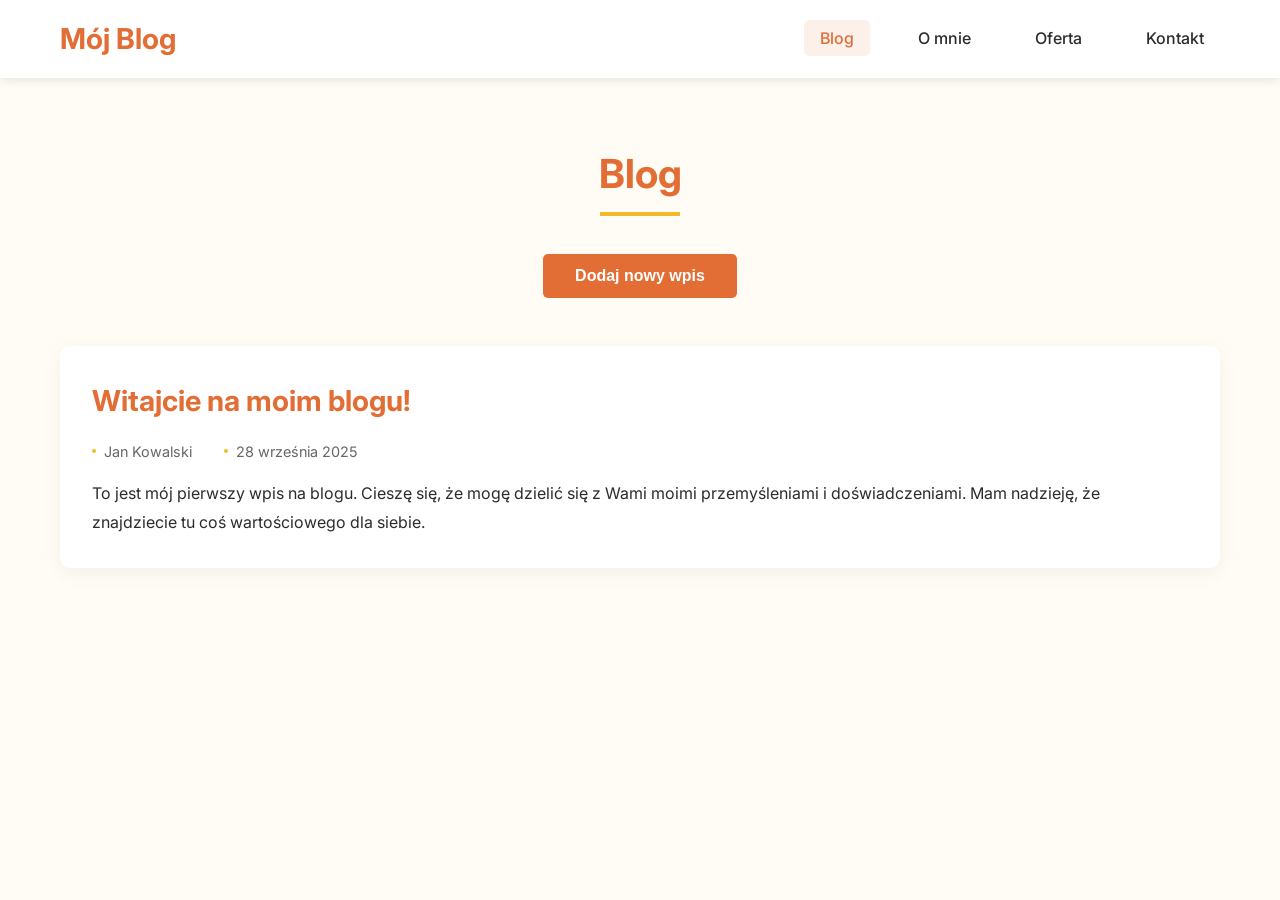
==== commit afdc37ca: "Initial commit - utworzenie strony z blogiem, sekcjami O mnie, Oferta i Kontakt" ====
--- a/index.html
+++ b/index.html
@@ -3,214 +3,167 @@
 <head>
     <meta charset="UTF-8">
     <meta name="viewport" content="width=device-width, initial-scale=1.0">
-    <title>EscuelaViva - Nowoczesna Nauka Hiszpańskiego</title>
-    <meta name="description" content="Profesjonalne lekcje hiszpańskiego z nowoczesnym podejściem. Odkryj fascynujący świat kultury hiszpańskiej.">
+    <title>Mój Blog - Strona główna</title>
     <link rel="stylesheet" href="styles.css">
     <link rel="preconnect" href="https://fonts.googleapis.com">
     <link rel="preconnect" href="https://fonts.gstatic.com" crossorigin>
-    <link href="https://fonts.googleapis.com/css2?family=Inter:wght@300;400;500;600;700;800&display=swap" rel="stylesheet">
+    <link href="https://fonts.googleapis.com/css2?family=Inter:wght@300;400;600;700&display=swap" rel="stylesheet">
 </head>
 <body>
-    <header>
-        <nav class="navbar">
-            <div class="nav-container">
-                <div class="logo">
-                    <h2>EscuelaViva</h2>
+    <!-- Nawigacja -->
+    <nav class="navbar">
+        <div class="container">
+            <div class="nav-logo">
+                <h1>Mój Blog</h1>
+            </div>
+            <ul class="nav-menu">
+                <li><a href="#blog" class="nav-link active">Blog</a></li>
+                <li><a href="#about" class="nav-link">O mnie</a></li>
+                <li><a href="#offer" class="nav-link">Oferta</a></li>
+                <li><a href="#contact" class="nav-link">Kontakt</a></li>
+            </ul>
+            <div class="hamburger">
+                <span></span>
+                <span></span>
+                <span></span>
+            </div>
+        </div>
+    </nav>
+
+    <!-- Sekcja Blog -->
+    <section id="blog" class="section active">
+        <div class="container">
+            <h2 class="section-title">Blog</h2>
+            
+            <!-- Formularz dodawania wpisu -->
+            <div class="add-post-section">
+                <button class="btn-primary" id="togglePostForm">Dodaj nowy wpis</button>
+                <form id="postForm" class="post-form hidden">
+                    <input type="text" id="postTitle" placeholder="Tytuł wpisu" required>
+                    <textarea id="postContent" placeholder="Treść wpisu" rows="6" required></textarea>
+                    <input type="text" id="postAuthor" placeholder="Autor" required>
+                    <div class="form-actions">
+                        <button type="submit" class="btn-primary">Opublikuj</button>
+                        <button type="button" class="btn-secondary" id="cancelPost">Anuluj</button>
+                    </div>
+                </form>
+            </div>
+
+            <!-- Lista wpisów -->
+            <div id="blogPosts" class="blog-posts">
+                <!-- Przykładowy wpis -->
+                <article class="blog-post">
+                    <h3 class="post-title">Witajcie na moim blogu!</h3>
+                    <div class="post-meta">
+                        <span class="post-author">Jan Kowalski</span>
+                        <span class="post-date">28 września 2025</span>
+                    </div>
+                    <div class="post-content">
+                        <p>To jest mój pierwszy wpis na blogu. Cieszę się, że mogę dzielić się z Wami moimi przemyśleniami i doświadczeniami. Mam nadzieję, że znajdziecie tu coś wartościowego dla siebie.</p>
+                    </div>
+                </article>
+            </div>
+        </div>
+    </section>
+
+    <!-- Sekcja O mnie -->
+    <section id="about" class="section">
+        <div class="container">
+            <h2 class="section-title">O mnie</h2>
+            <div class="about-content">
+                <div class="about-image">
+                    <div class="image-placeholder">
+                        <p>Miejsce na zdjęcie</p>
+                    </div>
                 </div>
-                <ul class="nav-menu">
-                    <li><a href="#home" class="nav-link active">Strona Główna</a></li>
-                    <li><a href="#blog" class="nav-link">Blog</a></li>
-                    <li><a href="#about" class="nav-link">O Mnie</a></li>
-                    <li><a href="#offer" class="nav-link">Oferta</a></li>
-                    <li><a href="#contact" class="nav-link">Kontakt</a></li>
-                </ul>
-                <div class="hamburger">
-                    <span></span>
-                    <span></span>
-                    <span></span>
+                <div class="about-text">
+                    <h3>Cześć, jestem Jan Kowalski</h3>
+                    <p>Jestem pasjonatem nauczania i dzielenia się wiedzą. Od wielu lat zajmuję się edukacją i rozwojem osobistym. Na tym blogu znajdziesz moje przemyślenia, porady i doświadczenia z różnych dziedzin życia.</p>
+                    <p>Wierzę, że każdy z nas ma w sobie potencjał do ciągłego rozwoju i uczenia się nowych rzeczy. Moim celem jest inspirowanie innych do odkrywania swoich możliwości i realizowania marzeń.</p>
+                    <p>Zapraszam Cię do śledzenia mojego bloga i dzielenia się swoimi przemyśleniami w komentarzach!</p>
                 </div>
             </div>
-        </nav>
-    </header>
+        </div>
+    </section>
 
-    <main>
-        <!-- Home Section -->
-        <section id="home" class="hero">
-            <div class="container">
-                <div class="hero-content">
-                    <h1>Poznaj Piękno Języka Hiszpańskiego</h1>
-                    <p>Nowoczesne, interaktywne lekcje hiszpańskiego dopasowane do Twojego stylu nauki. Odkryj fascynujący świat kultury hiszpańskiej z najlepszymi metodami nauczania.</p>
-                    <div class="hero-buttons">
-                        <a href="#offer" class="btn-primary">Zobacz Ofertę</a>
-                        <a href="#contact" class="btn-secondary">Skontaktuj się</a>
-                    </div>
+    <!-- Sekcja Oferta -->
+    <section id="offer" class="section">
+        <div class="container">
+            <h2 class="section-title">Oferta</h2>
+            <div class="offer-grid">
+                <div class="offer-card">
+                    <div class="offer-icon">📚</div>
+                    <h3>Lekcje indywidualne</h3>
+                    <p>Oferuję spersonalizowane lekcje dostosowane do Twoich potrzeb i poziomu zaawansowania. Każda sesja trwa 60 minut.</p>
+                    <ul class="offer-features">
+                        <li>Indywidualne podejście</li>
+                        <li>Elastyczne godziny</li>
+                        <li>Materiały dydaktyczne w cenie</li>
+                    </ul>
+                    <p class="offer-price">150 zł / lekcja</p>
                 </div>
-                <div class="hero-image">
-                    <div class="placeholder-image">
-                        <span>🇪🇸</span>
-                    </div>
+                
+                <div class="offer-card">
+                    <div class="offer-icon">👥</div>
+                    <h3>Zajęcia grupowe</h3>
+                    <p>Nauka w małych grupach (4-6 osób) to świetny sposób na rozwijanie umiejętności w przyjaznej atmosferze.</p>
+                    <ul class="offer-features">
+                        <li>Małe grupy</li>
+                        <li>Interaktywne zajęcia</li>
+                        <li>Wymiana doświadczeń</li>
+                    </ul>
+                    <p class="offer-price">80 zł / osoba</p>
+                </div>
+                
+                <div class="offer-card">
+                    <div class="offer-icon">💻</div>
+                    <h3>Kursy online</h3>
+                    <p>Ucz się w swoim tempie dzięki profesjonalnie przygotowanym kursom online z dostępem 24/7.</p>
+                    <ul class="offer-features">
+                        <li>Dostęp przez rok</li>
+                        <li>Materiały wideo</li>
+                        <li>Wsparcie mentora</li>
+                    </ul>
+                    <p class="offer-price">Od 299 zł</p>
                 </div>
             </div>
-        </section>
+        </div>
+    </section>
 
-        <!-- Blog Section -->
-        <section id="blog" class="blog-section">
-            <div class="container">
-                <h2>Blog Językowy</h2>
-                <div class="blog-controls">
-                    <button id="add-post-btn" class="btn-primary">Dodaj Nowy Post</button>
-                </div>
-                
-                <!-- Add Post Form -->
-                <div id="add-post-form" class="add-post-form hidden">
-                    <h3>Dodaj Nowy Post</h3>
-                    <form id="blog-form">
-                        <input type="text" id="post-title" placeholder="Tytuł posta" required>
-                        <textarea id="post-content" placeholder="Treść posta..." required></textarea>
-                        <div class="form-buttons">
-                            <button type="submit" class="btn-primary">Opublikuj</button>
-                            <button type="button" id="cancel-post" class="btn-secondary">Anuluj</button>
+    <!-- Sekcja Kontakt -->
+    <section id="contact" class="section">
+        <div class="container">
+            <h2 class="section-title">Kontakt</h2>
+            <div class="contact-content">
+                <div class="contact-info">
+                    <h3>Skontaktuj się ze mną</h3>
+                    <p>Masz pytania? Chcesz umówić się na lekcję? Napisz do mnie!</p>
+                    <div class="contact-details">
+                        <div class="contact-item">
+                            <span class="contact-icon">📧</span>
+                            <span>kontakt@mojblog.pl</span>
                         </div>
-                    </form>
-                </div>
-
-                <!-- Blog Posts -->
-                <div id="blog-posts" class="blog-posts">
-                    <article class="blog-post">
-                        <h3>Witaj w naszym blogu językowym!</h3>
-                        <p class="post-date">28 września 2025</p>
-                        <p>Tutaj będziesz znajdować ciekawe artykuły o nauce hiszpańskiego, kulturze krajów hiszpańskojęzycznych i praktyczne wskazówki językowe.</p>
-                    </article>
-                </div>
-            </div>
-        </section>
-
-        <!-- About Section -->
-        <section id="about" class="about-section">
-            <div class="container">
-                <div class="about-content">
-                    <div class="about-text">
-                        <h2>O Mnie</h2>
-                        <p>Jestem pasjonatką języka hiszpańskiego z wieloletnim doświadczeniem w nauczaniu. Ukończyłam studia hispanistyczne i zdobyłam certyfikaty potwierdzające znajomość języka na najwyższym poziomie.</p>
-                        <p>Moją misją jest pokazanie, że nauka hiszpańskiego może być przyjemna i efektywna. Stosuję nowoczesne metody nauczania dostosowane do indywidualnych potrzeb każdego ucznia.</p>
-                        <div class="credentials">
-                            <div class="credential">
-                                <span class="credential-icon">🎓</span>
-                                <span>Magister Filologii Hiszpańskiej</span>
-                            </div>
-                            <div class="credential">
-                                <span class="credential-icon">📜</span>
-                                <span>Certyfikat DELE C2</span>
-                            </div>
-                            <div class="credential">
-                                <span class="credential-icon">⭐</span>
-                                <span>5+ lat doświadczenia</span>
-                            </div>
+                        <div class="contact-item">
+                            <span class="contact-icon">📱</span>
+                            <span>+48 123 456 789</span>
                         </div>
-                    </div>
-                    <div class="about-image">
-                        <div class="photo-placeholder">
-                            <span>📷</span>
-                            <p>Miejsce na Twoje zdjęcie</p>
+                        <div class="contact-item">
+                            <span class="contact-icon">📍</span>
+                            <span>Warszawa, Polska</span>
                         </div>
                     </div>
                 </div>
+                
+                <form class="contact-form">
+                    <input type="text" placeholder="Imię i nazwisko" required>
+                    <input type="email" placeholder="Email" required>
+                    <input type="text" placeholder="Temat" required>
+                    <textarea placeholder="Wiadomość" rows="5" required></textarea>
+                    <button type="submit" class="btn-primary">Wyślij wiadomość</button>
+                </form>
             </div>
-        </section>
-
-        <!-- Offer Section -->
-        <section id="offer" class="offer-section">
-            <div class="container">
-                <h2>Moja Oferta</h2>
-                <div class="offer-grid">
-                    <div class="offer-card">
-                        <h3>Lekcje Indywidualne</h3>
-                        <div class="price">150 zł / 60 min</div>
-                        <ul>
-                            <li>Spersonalizowany program nauki</li>
-                            <li>Elastyczne godziny</li>
-                            <li>Materiały dostosowane do poziomu</li>
-                            <li>Fokus na konwersacji</li>
-                        </ul>
-                        <button class="btn-primary">Wybierz</button>
-                    </div>
-                    
-                    <div class="offer-card featured">
-                        <h3>Kurs Grupowy</h3>
-                        <div class="price">80 zł / 90 min</div>
-                        <ul>
-                            <li>Grupy 3-6 osób</li>
-                            <li>Interaktywne ćwiczenia</li>
-                            <li>Wymiana doświadczeń</li>
-                            <li>Atrakcyjna cena</li>
-                        </ul>
-                        <button class="btn-primary">Wybierz</button>
-                    </div>
-                    
-                    <div class="offer-card">
-                        <h3>Przygotowanie do Egzaminów</h3>
-                        <div class="price">180 zł / 60 min</div>
-                        <ul>
-                            <li>DELE A1-C2</li>
-                            <li>SIELE</li>
-                            <li>Egzaminy maturalne</li>
-                            <li>Intensywne przygotowanie</li>
-                        </ul>
-                        <button class="btn-primary">Wybierz</button>
-                    </div>
-                </div>
-                
-                <div class="methodology">
-                    <h3>Metodologia</h3>
-                    <p>Moje lekcje bazują na komunikatywnym podejściu do nauki języka. Koncentruję się na praktycznym wykorzystaniu hiszpańskiego w codziennych sytuacjach, łącząc naukę gramatyki z rozwojem umiejętności konwersacyjnych.</p>
-                </div>
-            </div>
-        </section>
-
-        <!-- Contact Section -->
-        <section id="contact" class="contact-section">
-            <div class="container">
-                <h2>Kontakt</h2>
-                <div class="contact-content">
-                    <div class="contact-info">
-                        <h3>Skontaktuj się ze mną</h3>
-                        <p>Masz pytania dotyczące nauki hiszpańskiego? Chcesz umówić się na lekcję próbną? Napisz do mnie!</p>
-                        
-                        <div class="contact-details">
-                            <div class="contact-item">
-                                <span class="contact-icon">📧</span>
-                                <span>kontakt@escuelaviva.pl</span>
-                            </div>
-                            <div class="contact-item">
-                                <span class="contact-icon">📱</span>
-                                <span>+48 123 456 789</span>
-                            </div>
-                            <div class="contact-item">
-                                <span class="contact-icon">📍</span>
-                                <span>Warszawa, Polska</span>
-                            </div>
-                        </div>
-                    </div>
-                    
-                    <div class="contact-form">
-                        <form id="contact-form">
-                            <input type="text" placeholder="Twoje imię" required>
-                            <input type="email" placeholder="Adres email" required>
-                            <input type="text" placeholder="Temat wiadomości" required>
-                            <textarea placeholder="Treść wiadomości..." required></textarea>
-                            <button type="submit" class="btn-primary">Wyślij Wiadomość</button>
-                        </form>
-                    </div>
-                </div>
-            </div>
-        </section>
-    </main>
-
-    <footer>
-        <div class="container">
-            <p>&copy; 2025 EscuelaViva. Wszystkie prawa zastrzeżone.</p>
         </div>
-    </footer>
+    </section>
 
     <script src="script.js"></script>
 </body>
--- a/styles.css
+++ b/styles.css
@@ -1,1223 +1,452 @@
-/* Modern CSS Reset */
-*,
-*::before,
-*::after {
-    margin: 0;
-    padding: 0;
-    box-sizing: border-box;
-}
-
+/* Zmienne kolorów */
 :root {
     --gray: #2C2C2C;
     --cream: #FFFCF5;
     --orange: #E26E35;
     --yellow: #F2BA2B;
     --white: #FFFFFF;
-    --black: #0A0A0A;
-    --glass: rgba(255, 255, 255, 0.25);
-    --glass-border: rgba(255, 255, 255, 0.18);
-    --shadow-soft: 0 8px 32px rgba(0, 0, 0, 0.1);
-    --shadow-hard: 0 20px 40px rgba(0, 0, 0, 0.15);
-    --shadow-glow: 0 0 60px rgba(226, 110, 53, 0.3);
-    --blur: blur(10px);
-    --transition: all 0.4s cubic-bezier(0.25, 0.46, 0.45, 0.94);
-    --font-size-xs: clamp(0.75rem, 2vw, 0.875rem);
-    --font-size-sm: clamp(0.875rem, 2.5vw, 1rem);
-    --font-size-base: clamp(1rem, 3vw, 1.125rem);
-    --font-size-lg: clamp(1.125rem, 3.5vw, 1.25rem);
-    --font-size-xl: clamp(1.25rem, 4vw, 1.5rem);
-    --font-size-2xl: clamp(1.5rem, 5vw, 2rem);
-    --font-size-3xl: clamp(2rem, 6vw, 2.5rem);
-    --font-size-4xl: clamp(2.5rem, 8vw, 3.5rem);
-    --spacing-xs: clamp(0.5rem, 2vw, 0.75rem);
-    --spacing-sm: clamp(0.75rem, 3vw, 1rem);
-    --spacing-md: clamp(1rem, 4vw, 1.5rem);
-    --spacing-lg: clamp(1.5rem, 5vw, 2rem);
-    --spacing-xl: clamp(2rem, 6vw, 3rem);
-    --spacing-2xl: clamp(3rem, 8vw, 4rem);
-    --spacing-3xl: clamp(4rem, 10vw, 6rem);
-}
-
-/* Modern scrollbar */
-::-webkit-scrollbar {
-    width: 8px;
-}
-
-::-webkit-scrollbar-track {
-    background: var(--cream);
-}
-
-::-webkit-scrollbar-thumb {
-    background: linear-gradient(180deg, var(--orange), var(--yellow));
-    border-radius: 4px;
-}
-
-::-webkit-scrollbar-thumb:hover {
-    background: linear-gradient(180deg, var(--yellow), var(--orange));
-}
-
-html {
-    scroll-behavior: smooth;
-    font-size: 16px;
+    --light-gray: #F5F5F5;
+}
+
+/* Reset i podstawowe style */
+* {
+    margin: 0;
+    padding: 0;
+    box-sizing: border-box;
 }
 
 body {
-    font-family: 'Inter', -apple-system, BlinkMacSystemFont, 'Segoe UI', Roboto, Oxygen, Ubuntu, Cantarell, sans-serif;
+    font-family: 'Inter', sans-serif;
+    color: var(--gray);
+    background-color: var(--cream);
     line-height: 1.6;
-    color: var(--gray);
-    background: linear-gradient(135deg, var(--cream) 0%, #faf7ee 25%, #f5f0e5 50%, var(--cream) 100%);
-    background-attachment: fixed;
-    font-size: var(--font-size-base);
-    overflow-x: hidden;
-    -webkit-font-smoothing: antialiased;
-    -moz-osx-font-smoothing: grayscale;
-}
-
-/* Modern container */
+}
+
 .container {
-    max-width: min(1200px, 90vw);
+    max-width: 1200px;
     margin: 0 auto;
-    padding: 0 var(--spacing-md);
-}
-
-/* Glassmorphism utility */
-.glass {
-    background: var(--glass);
-    backdrop-filter: var(--blur);
-    -webkit-backdrop-filter: var(--blur);
-    border: 1px solid var(--glass-border);
-    box-shadow: var(--shadow-soft);
-}
-
-/* Modern typography */
-h1, h2, h3, h4, h5, h6 {
-    font-weight: 700;
-    line-height: 1.2;
-    letter-spacing: -0.02em;
-    margin-bottom: var(--spacing-sm);
-}
-
-h1 { font-size: var(--font-size-4xl); }
-h2 { font-size: var(--font-size-3xl); }
-h3 { font-size: var(--font-size-2xl); }
-
-p {
-    margin-bottom: var(--spacing-sm);
-    line-height: 1.7;
-    font-size: var(--font-size-base);
-}
-
-/* Ultra-modern navigation */
+    padding: 0 20px;
+}
+
+/* Nawigacja */
 .navbar {
-    position: fixed;
+    background-color: var(--white);
+    box-shadow: 0 2px 10px rgba(0, 0, 0, 0.1);
+    position: sticky;
     top: 0;
-    width: 100%;
     z-index: 1000;
-    padding: var(--spacing-sm) 0;
-    transition: var(--transition);
-}
-
-.navbar::before {
-    content: '';
-    position: absolute;
-    top: 0;
-    left: 0;
-    right: 0;
-    bottom: 0;
-    background: rgba(255, 252, 245, 0.8);
-    backdrop-filter: blur(20px);
-    -webkit-backdrop-filter: blur(20px);
-    border-bottom: 1px solid rgba(226, 110, 53, 0.1);
-}
-
-.nav-container {
-    position: relative;
+}
+
+.navbar .container {
     display: flex;
     justify-content: space-between;
     align-items: center;
-    height: 60px;
-}
-
-.logo h2 {
-    background: linear-gradient(135deg, var(--orange), var(--yellow));
-    -webkit-background-clip: text;
-    -webkit-text-fill-color: transparent;
-    background-clip: text;
-    font-weight: 800;
-    font-size: var(--font-size-xl);
-    margin: 0;
-    filter: drop-shadow(0 2px 4px rgba(226, 110, 53, 0.2));
+    padding: 1rem 20px;
+}
+
+.nav-logo h1 {
+    color: var(--orange);
+    font-size: 1.8rem;
+    font-weight: 700;
 }
 
 .nav-menu {
     display: flex;
     list-style: none;
-    gap: var(--spacing-xl);
-    align-items: center;
+    gap: 2rem;
 }
 
 .nav-link {
     text-decoration: none;
     color: var(--gray);
-    font-weight: 600;
-    font-size: var(--font-size-sm);
-    transition: var(--transition);
-    position: relative;
-    padding: var(--spacing-xs) 0;
-    overflow: hidden;
-}
-
-.nav-link::before {
-    content: '';
-    position: absolute;
-    bottom: 0;
-    left: 0;
-    width: 0;
-    height: 2px;
-    background: linear-gradient(90deg, var(--orange), var(--yellow));
-    transition: width 0.3s ease;
-}
-
-.nav-link:hover::before,
-.nav-link.active::before {
-    width: 100%;
-}
-
-.nav-link:hover {
-    color: var(--orange);
-    transform: translateY(-2px);
-}
-
-/* Modern hamburger */
+    font-weight: 500;
+    transition: color 0.3s ease;
+    padding: 0.5rem 1rem;
+    border-radius: 5px;
+}
+
+.nav-link:hover,
+.nav-link.active {
+    color: var(--orange);
+    background-color: rgba(226, 110, 53, 0.1);
+}
+
 .hamburger {
     display: none;
     flex-direction: column;
     cursor: pointer;
-    padding: var(--spacing-xs);
-    transition: var(--transition);
 }
 
 .hamburger span {
     width: 25px;
-    height: 2px;
-    background: linear-gradient(90deg, var(--orange), var(--yellow));
+    height: 3px;
+    background-color: var(--gray);
     margin: 3px 0;
-    transition: var(--transition);
-    border-radius: 2px;
-    transform-origin: center;
-}
-
-.hamburger.active span:nth-child(1) {
-    transform: rotate(45deg) translate(5px, 5px);
-}
-
-.hamburger.active span:nth-child(2) {
-    opacity: 0;
-}
-
-.hamburger.active span:nth-child(3) {
-    transform: rotate(-45deg) translate(7px, -6px);
-}
-
-/* Revolutionary hero section */
-.hero {
-    min-height: 100vh;
-    display: flex;
-    align-items: center;
+    transition: 0.3s;
+}
+
+/* Sekcje */
+.section {
+    display: none;
+    padding: 4rem 0;
+    min-height: calc(100vh - 80px);
+}
+
+.section.active {
+    display: block;
+}
+
+.section-title {
+    font-size: 2.5rem;
+    color: var(--orange);
+    margin-bottom: 3rem;
+    text-align: center;
     position: relative;
-    overflow: hidden;
-    background: linear-gradient(135deg, var(--cream) 0%, #faf7ee 25%, #f5f0e5 50%, var(--cream) 100%);
-}
-
-.hero::before {
+}
+
+.section-title::after {
     content: '';
     position: absolute;
-    top: -50%;
-    right: -50%;
-    width: 200%;
-    height: 200%;
-    background: radial-gradient(
-        circle,
-        rgba(242, 186, 43, 0.1) 0%,
-        rgba(226, 110, 53, 0.05) 30%,
-        transparent 70%
-    );
-    animation: float 20s ease-in-out infinite;
-    pointer-events: none;
-}
-
-@keyframes float {
-    0%, 100% { transform: translate(0, 0) rotate(0deg); }
-    33% { transform: translate(30px, -30px) rotate(120deg); }
-    66% { transform: translate(-20px, 20px) rotate(240deg); }
-}
-
-.hero .container {
+    bottom: -10px;
+    left: 50%;
+    transform: translateX(-50%);
+    width: 80px;
+    height: 4px;
+    background-color: var(--yellow);
+}
+
+/* Blog */
+.add-post-section {
+    margin-bottom: 3rem;
+    text-align: center;
+}
+
+.post-form {
+    background-color: var(--white);
+    padding: 2rem;
+    border-radius: 10px;
+    box-shadow: 0 5px 20px rgba(0, 0, 0, 0.1);
+    margin-top: 2rem;
+    max-width: 800px;
+    margin-left: auto;
+    margin-right: auto;
+}
+
+.post-form input,
+.post-form textarea {
+    width: 100%;
+    padding: 1rem;
+    margin-bottom: 1rem;
+    border: 2px solid var(--light-gray);
+    border-radius: 5px;
+    font-family: inherit;
+    font-size: 1rem;
+    color: var(--gray);
+    transition: border-color 0.3s ease;
+}
+
+.post-form input:focus,
+.post-form textarea:focus {
+    outline: none;
+    border-color: var(--orange);
+}
+
+.form-actions {
+    display: flex;
+    gap: 1rem;
+    justify-content: flex-end;
+}
+
+.hidden {
+    display: none !important;
+}
+
+/* Przyciski */
+.btn-primary,
+.btn-secondary {
+    padding: 0.8rem 2rem;
+    border: none;
+    border-radius: 5px;
+    font-size: 1rem;
+    font-weight: 600;
+    cursor: pointer;
+    transition: all 0.3s ease;
+}
+
+.btn-primary {
+    background-color: var(--orange);
+    color: var(--white);
+}
+
+.btn-primary:hover {
+    background-color: #D35E2F;
+    transform: translateY(-2px);
+    box-shadow: 0 5px 15px rgba(226, 110, 53, 0.3);
+}
+
+.btn-secondary {
+    background-color: var(--light-gray);
+    color: var(--gray);
+}
+
+.btn-secondary:hover {
+    background-color: #E5E5E5;
+}
+
+/* Wpisy na blogu */
+.blog-posts {
     display: grid;
-    grid-template-columns: 1.3fr 1fr;
-    gap: var(--spacing-3xl);
+    gap: 2rem;
+}
+
+.blog-post {
+    background-color: var(--white);
+    padding: 2rem;
+    border-radius: 10px;
+    box-shadow: 0 5px 20px rgba(0, 0, 0, 0.05);
+    transition: transform 0.3s ease, box-shadow 0.3s ease;
+}
+
+.blog-post:hover {
+    transform: translateY(-5px);
+    box-shadow: 0 10px 30px rgba(0, 0, 0, 0.1);
+}
+
+.post-title {
+    color: var(--orange);
+    margin-bottom: 1rem;
+    font-size: 1.8rem;
+}
+
+.post-meta {
+    display: flex;
+    gap: 2rem;
+    margin-bottom: 1rem;
+    font-size: 0.9rem;
+    color: #666;
+}
+
+.post-meta span {
+    display: flex;
     align-items: center;
-    position: relative;
-    z-index: 2;
-}
-
-.hero-content {
-    position: relative;
-}
-
-.hero-content h1 {
-    font-size: var(--font-size-4xl);
-    font-weight: 800;
-    background: linear-gradient(135deg, var(--gray) 0%, var(--orange) 100%);
-    -webkit-background-clip: text;
-    -webkit-text-fill-color: transparent;
-    background-clip: text;
-    margin-bottom: var(--spacing-lg);
-    line-height: 1.1;
-    letter-spacing: -0.02em;
-}
-
-.hero-content p {
-    font-size: var(--font-size-lg);
-    color: var(--gray);
-    margin-bottom: var(--spacing-xl);
-    opacity: 0.8;
-    max-width: 500px;
-    line-height: 1.6;
-}
-
-.hero-buttons {
-    display: flex;
-    gap: var(--spacing-lg);
+}
+
+.post-meta span::before {
+    content: '';
+    width: 4px;
+    height: 4px;
+    background-color: var(--yellow);
+    border-radius: 50%;
+    margin-right: 0.5rem;
+}
+
+.post-content {
+    line-height: 1.8;
+}
+
+/* O mnie */
+.about-content {
+    display: grid;
+    grid-template-columns: 1fr 2fr;
+    gap: 3rem;
     align-items: center;
-    flex-wrap: wrap;
-}
-
-/* Ultra-modern buttons */
-.btn-primary {
-    background: linear-gradient(135deg, var(--orange) 0%, var(--yellow) 100%);
-    color: var(--white);
-    padding: var(--spacing-md) var(--spacing-xl);
-    border: none;
-    border-radius: 50px;
-    font-size: var(--font-size-base);
-    font-weight: 600;
-    text-decoration: none;
-    display: inline-flex;
+    background-color: var(--white);
+    padding: 3rem;
+    border-radius: 10px;
+    box-shadow: 0 5px 20px rgba(0, 0, 0, 0.05);
+}
+
+.image-placeholder {
+    width: 100%;
+    aspect-ratio: 1;
+    background-color: var(--light-gray);
+    border-radius: 10px;
+    display: flex;
     align-items: center;
     justify-content: center;
-    transition: var(--transition);
-    cursor: pointer;
-    box-shadow: 0 10px 30px rgba(226, 110, 53, 0.3);
-    position: relative;
-    overflow: hidden;
-    min-width: 160px;
-    text-transform: uppercase;
-    letter-spacing: 0.5px;
-}
-
-.btn-primary::before {
-    content: '';
-    position: absolute;
-    top: 0;
-    left: -100%;
-    width: 100%;
-    height: 100%;
-    background: linear-gradient(90deg, transparent, rgba(255, 255, 255, 0.2), transparent);
-    transition: left 0.5s;
-}
-
-.btn-primary:hover::before {
-    left: 100%;
-}
-
-.btn-primary:hover {
-    transform: translateY(-4px) scale(1.02);
-    box-shadow: 0 20px 40px rgba(226, 110, 53, 0.4);
-}
-
-.btn-secondary {
-    background: transparent;
-    color: var(--gray);
-    padding: var(--spacing-md) var(--spacing-xl);
-    border: 2px solid var(--gray);
-    border-radius: 50px;
-    font-size: var(--font-size-base);
-    font-weight: 600;
-    text-decoration: none;
-    display: inline-flex;
-    align-items: center;
-    justify-content: center;
-    transition: var(--transition);
-    cursor: pointer;
-    position: relative;
-    overflow: hidden;
-    min-width: 160px;
-    text-transform: uppercase;
-    letter-spacing: 0.5px;
-}
-
-.btn-secondary::before {
-    content: '';
-    position: absolute;
-    top: 0;
-    left: 0;
-    width: 0;
-    height: 100%;
-    background: var(--gray);
-    transition: width 0.3s ease;
-    z-index: -1;
-}
-
-.btn-secondary:hover::before {
-    width: 100%;
-}
-
-.btn-secondary:hover {
-    color: var(--white);
-    transform: translateY(-4px) scale(1.02);
-    box-shadow: 0 15px 30px rgba(44, 44, 44, 0.3);
-}
-
-/* Futuristic hero image */
-.hero-image {
-    display: flex;
-    justify-content: center;
-    align-items: center;
-    position: relative;
-}
-
-.placeholder-image {
-    width: 400px;
-    height: 400px;
-    background: linear-gradient(135deg, var(--orange) 0%, var(--yellow) 50%, #ff6b35 100%);
-    border-radius: 50%;
-    display: flex;
-    align-items: center;
-    justify-content: center;
-    font-size: 8rem;
-    position: relative;
-    overflow: hidden;
-    box-shadow: 
-        0 30px 60px rgba(226, 110, 53, 0.4),
-        inset 0 -20px 40px rgba(0, 0, 0, 0.1);
-    animation: pulse 4s ease-in-out infinite;
-}
-
-@keyframes pulse {
-    0%, 100% { transform: scale(1); }
-    50% { transform: scale(1.05); }
-}
-
-.placeholder-image::before {
-    content: '';
-    position: absolute;
-    top: -50%;
-    left: -50%;
-    width: 200%;
-    height: 200%;
-    background: conic-gradient(from 0deg, transparent, rgba(255, 255, 255, 0.3), transparent);
-    animation: rotate 6s linear infinite;
-}
-
-@keyframes rotate {
-    0% { transform: rotate(0deg); }
-    100% { transform: rotate(360deg); }
-}
-
-.placeholder-image::after {
-    content: '';
-    position: absolute;
-    inset: 20px;
-    border-radius: 50%;
-    background: linear-gradient(135deg, rgba(255, 255, 255, 0.2), transparent);
-    backdrop-filter: blur(10px);
-}
-
-/* Modern sections */
-section {
-    padding: var(--spacing-3xl) 0;
-    position: relative;
-}
-
-section h2 {
-    text-align: center;
-    margin-bottom: var(--spacing-2xl);
-    position: relative;
-    background: linear-gradient(135deg, var(--gray) 0%, var(--orange) 100%);
-    -webkit-background-clip: text;
-    -webkit-text-fill-color: transparent;
-    background-clip: text;
-}
-
-section h2::after {
-    content: '';
-    position: absolute;
-    bottom: -15px;
-    left: 50%;
-    transform: translateX(-50%);
-    width: 100px;
-    height: 4px;
-    background: linear-gradient(90deg, var(--orange), var(--yellow));
-    border-radius: 2px;
-}
-
-/* Glassmorphism blog section */
-.blog-section {
-    background: linear-gradient(135deg, rgba(255, 255, 255, 0.1) 0%, rgba(255, 255, 255, 0.05) 100%);
-    backdrop-filter: blur(10px);
-    position: relative;
-}
-
-.blog-section::before {
-    content: '';
-    position: absolute;
-    top: 0;
-    left: 0;
-    right: 0;
-    bottom: 0;
-    background: url("data:image/svg+xml,%3Csvg width='60' height='60' viewBox='0 0 60 60' xmlns='http://www.w3.org/2000/svg'%3E%3Cg fill='none' fill-rule='evenodd'%3E%3Cg fill='%23E26E35' fill-opacity='0.03'%3E%3Ccircle cx='30' cy='30' r='2'/%3E%3C/g%3E%3C/g%3E%3C/svg%3E");
-    pointer-events: none;
-}
-
-.blog-controls {
-    text-align: center;
-    margin-bottom: var(--spacing-2xl);
-}
-
-.add-post-form {
-    background: rgba(255, 255, 255, 0.9);
-    backdrop-filter: blur(20px);
-    padding: var(--spacing-xl);
-    border-radius: 24px;
-    margin-bottom: var(--spacing-2xl);
-    border: 1px solid rgba(226, 110, 53, 0.1);
-    box-shadow: 0 20px 40px rgba(0, 0, 0, 0.1);
-    transition: var(--transition);
-}
-
-.add-post-form.hidden {
-    display: none;
-}
-
-.add-post-form h3 {
-    color: var(--gray);
-    margin-bottom: var(--spacing-lg);
-}
-
-.add-post-form input,
-.add-post-form textarea {
-    width: 100%;
-    padding: var(--spacing-md);
-    margin-bottom: var(--spacing-md);
-    border: 2px solid rgba(226, 110, 53, 0.1);
-    border-radius: 16px;
-    font-family: inherit;
-    font-size: var(--font-size-base);
-    color: var(--gray);
-    transition: var(--transition);
-    background: rgba(255, 255, 255, 0.8);
-    backdrop-filter: blur(10px);
-}
-
-.add-post-form input:focus,
-.add-post-form textarea:focus {
-    outline: none;
-    border-color: var(--orange);
-    background: var(--white);
-    box-shadow: 0 0 0 4px rgba(226, 110, 53, 0.1);
-    transform: translateY(-2px);
-}
-
-.add-post-form textarea {
-    min-height: 120px;
-    resize: vertical;
-}
-
-.form-buttons {
-    display: flex;
-    gap: var(--spacing-md);
-    justify-content: flex-end;
-}
-
-.blog-posts {
-    display: grid;
-    gap: var(--spacing-xl);
-}
-
-.blog-post {
-    background: rgba(255, 255, 255, 0.9);
-    backdrop-filter: blur(20px);
-    padding: var(--spacing-xl);
-    border-radius: 24px;
-    border: 1px solid rgba(226, 110, 53, 0.1);
-    transition: var(--transition);
-    position: relative;
-    overflow: hidden;
-}
-
-.blog-post::before {
-    content: '';
-    position: absolute;
-    top: 0;
-    left: 0;
-    width: 5px;
-    height: 100%;
-    background: linear-gradient(180deg, var(--orange), var(--yellow));
-}
-
-.blog-post:hover {
-    transform: translateY(-8px);
-    box-shadow: 0 25px 50px rgba(0, 0, 0, 0.15);
-}
-
-.blog-post h3 {
-    color: var(--gray);
-    margin-bottom: var(--spacing-sm);
-}
-
-.post-date {
-    color: var(--orange);
-    font-size: var(--font-size-sm);
-    font-weight: 600;
-    margin-bottom: var(--spacing-md);
-    text-transform: uppercase;
-    letter-spacing: 1px;
-}
-
-/* Futuristic about section */
-.about-section {
-    background: linear-gradient(135deg, rgba(255, 252, 245, 0.8) 0%, rgba(250, 247, 238, 0.8) 100%);
-    backdrop-filter: blur(10px);
-    position: relative;
-}
-
-.about-content {
-    display: grid;
-    grid-template-columns: 1.5fr 1fr;
-    gap: var(--spacing-3xl);
-    align-items: center;
-}
-
-.about-text h2 {
-    text-align: left;
-    margin-bottom: var(--spacing-lg);
+    color: #999;
+    font-size: 1.2rem;
+    border: 3px dashed #DDD;
+}
+
+.about-text h3 {
+    color: var(--orange);
+    font-size: 2rem;
+    margin-bottom: 1.5rem;
 }
 
 .about-text p {
-    font-size: var(--font-size-lg);
-    margin-bottom: var(--spacing-md);
+    margin-bottom: 1rem;
     line-height: 1.8;
 }
 
-.credentials {
-    display: grid;
-    gap: var(--spacing-md);
-    margin-top: var(--spacing-xl);
-}
-
-.credential {
-    display: flex;
-    align-items: center;
-    gap: var(--spacing-md);
-    padding: var(--spacing-md);
-    background: rgba(255, 255, 255, 0.8);
-    backdrop-filter: blur(15px);
-    border-radius: 16px;
-    border: 1px solid rgba(226, 110, 53, 0.1);
-    transition: var(--transition);
-    position: relative;
-    overflow: hidden;
-}
-
-.credential::before {
-    content: '';
-    position: absolute;
-    top: 0;
-    left: -100%;
-    width: 100%;
-    height: 100%;
-    background: linear-gradient(90deg, transparent, rgba(226, 110, 53, 0.1), transparent);
-    transition: left 0.5s;
-}
-
-.credential:hover::before {
-    left: 100%;
-}
-
-.credential:hover {
-    transform: translateX(10px) scale(1.02);
-    box-shadow: 0 15px 30px rgba(0, 0, 0, 0.1);
-}
-
-.credential-icon {
-    font-size: var(--font-size-2xl);
-    filter: drop-shadow(0 2px 4px rgba(226, 110, 53, 0.3));
-}
-
-.photo-placeholder {
-    width: 100%;
-    max-width: 350px;
-    height: 450px;
-    background: linear-gradient(135deg, rgba(255, 255, 255, 0.9) 0%, rgba(245, 240, 229, 0.9) 100%);
-    backdrop-filter: blur(20px);
-    border-radius: 24px;
-    display: flex;
-    flex-direction: column;
-    align-items: center;
-    justify-content: center;
-    border: 2px dashed var(--orange);
-    transition: var(--transition);
-    margin: 0 auto;
-    position: relative;
-    overflow: hidden;
-}
-
-.photo-placeholder::before {
-    content: '';
-    position: absolute;
-    top: -50%;
-    left: -50%;
-    width: 200%;
-    height: 200%;
-    background: conic-gradient(from 0deg, transparent, rgba(226, 110, 53, 0.1), transparent);
-    animation: rotate 10s linear infinite;
-}
-
-.photo-placeholder:hover {
-    border-color: var(--yellow);
-    transform: scale(1.02) rotate(1deg);
-    box-shadow: 0 20px 40px rgba(226, 110, 53, 0.2);
-}
-
-.photo-placeholder span {
-    font-size: 4rem;
-    margin-bottom: var(--spacing-sm);
-    opacity: 0.7;
-    z-index: 2;
-    position: relative;
-}
-
-.photo-placeholder p {
-    color: var(--gray);
-    font-weight: 500;
-    opacity: 0.8;
-    margin: 0;
-    z-index: 2;
-    position: relative;
-}
-
-/* Next-gen offer section */
-.offer-section {
-    background: linear-gradient(135deg, rgba(255, 255, 255, 0.1) 0%, rgba(255, 255, 255, 0.05) 100%);
-    backdrop-filter: blur(10px);
-    position: relative;
-}
-
+/* Oferta */
 .offer-grid {
     display: grid;
-    grid-template-columns: repeat(auto-fit, minmax(320px, 1fr));
-    gap: var(--spacing-xl);
-    margin-bottom: var(--spacing-2xl);
+    grid-template-columns: repeat(auto-fit, minmax(300px, 1fr));
+    gap: 2rem;
 }
 
 .offer-card {
-    background: rgba(255, 255, 255, 0.9);
-    backdrop-filter: blur(20px);
-    padding: var(--spacing-xl);
-    border-radius: 24px;
+    background-color: var(--white);
+    padding: 2.5rem;
+    border-radius: 10px;
+    box-shadow: 0 5px 20px rgba(0, 0, 0, 0.05);
     text-align: center;
-    transition: var(--transition);
-    border: 1px solid rgba(226, 110, 53, 0.1);
+    transition: transform 0.3s ease, box-shadow 0.3s ease;
+    border-top: 4px solid var(--yellow);
+}
+
+.offer-card:hover {
+    transform: translateY(-10px);
+    box-shadow: 0 15px 40px rgba(0, 0, 0, 0.1);
+}
+
+.offer-icon {
+    font-size: 3rem;
+    margin-bottom: 1.5rem;
+}
+
+.offer-card h3 {
+    color: var(--orange);
+    margin-bottom: 1rem;
+    font-size: 1.5rem;
+}
+
+.offer-features {
+    list-style: none;
+    margin: 1.5rem 0;
+    text-align: left;
+}
+
+.offer-features li {
+    padding: 0.5rem 0;
     position: relative;
-    overflow: hidden;
-}
-
-.offer-card::before {
-    content: '';
-    position: absolute;
-    top: 0;
-    left: 0;
-    right: 0;
-    height: 6px;
-    background: linear-gradient(90deg, var(--orange), var(--yellow));
-}
-
-.offer-card::after {
-    content: '';
-    position: absolute;
-    top: -50%;
-    left: -50%;
-    width: 200%;
-    height: 200%;
-    background: radial-gradient(circle, rgba(226, 110, 53, 0.05) 0%, transparent 70%);
-    opacity: 0;
-    transition: opacity 0.3s;
-}
-
-.offer-card:hover::after {
-    opacity: 1;
-}
-
-.offer-card:hover {
-    transform: translateY(-15px) scale(1.02);
-    box-shadow: 0 30px 60px rgba(0, 0, 0, 0.15);
-}
-
-.offer-card.featured {
-    border: 2px solid var(--orange);
-    background: linear-gradient(135deg, rgba(255, 255, 255, 0.95) 0%, rgba(255, 249, 246, 0.95) 100%);
-    transform: scale(1.05);
-    z-index: 2;
-}
-
-.offer-card.featured::before {
-    height: 8px;
-    background: linear-gradient(90deg, var(--yellow), var(--orange), var(--yellow));
-}
-
-.offer-card h3 {
-    color: var(--gray);
-    margin-bottom: var(--spacing-md);
-}
-
-.price {
-    font-size: var(--font-size-3xl);
-    font-weight: 800;
-    background: linear-gradient(135deg, var(--orange), var(--yellow));
-    -webkit-background-clip: text;
-    -webkit-text-fill-color: transparent;
-    background-clip: text;
-    margin-bottom: var(--spacing-lg);
-    filter: drop-shadow(0 2px 4px rgba(226, 110, 53, 0.2));
-}
-
-.offer-card ul {
-    list-style: none;
-    margin-bottom: var(--spacing-xl);
-    text-align: left;
-}
-
-.offer-card li {
-    padding: var(--spacing-sm) 0;
-    color: var(--gray);
-    position: relative;
-    padding-left: var(--spacing-xl);
-    font-size: var(--font-size-base);
-}
-
-.offer-card li::before {
+    padding-left: 1.5rem;
+}
+
+.offer-features li::before {
     content: '✓';
-    color: var(--white);
-    font-weight: bold;
     position: absolute;
     left: 0;
-    top: var(--spacing-sm);
-    width: 24px;
-    height: 24px;
-    background: linear-gradient(135deg, var(--orange), var(--yellow));
-    border-radius: 50%;
-    display: flex;
-    align-items: center;
-    justify-content: center;
-    font-size: 12px;
-    box-shadow: 0 4px 8px rgba(226, 110, 53, 0.3);
-}
-
-.methodology {
-    background: rgba(255, 255, 255, 0.9);
-    backdrop-filter: blur(20px);
-    padding: var(--spacing-xl);
-    border-radius: 24px;
-    text-align: center;
-    border: 1px solid rgba(226, 110, 53, 0.1);
-    position: relative;
-    overflow: hidden;
-}
-
-.methodology::before {
-    content: '';
-    position: absolute;
-    top: 0;
-    left: 0;
-    right: 0;
-    bottom: 0;
-    background: linear-gradient(135deg, rgba(226, 110, 53, 0.02) 0%, rgba(242, 186, 43, 0.02) 100%);
-    pointer-events: none;
-}
-
-.methodology h3 {
-    color: var(--gray);
-    margin-bottom: var(--spacing-md);
-    position: relative;
-    z-index: 2;
-}
-
-.methodology p {
-    font-size: var(--font-size-lg);
-    line-height: 1.8;
-    margin: 0;
-    position: relative;
-    z-index: 2;
-}
-
-/* Ultra-modern contact section */
-.contact-section {
-    background: linear-gradient(135deg, rgba(255, 252, 245, 0.8) 0%, rgba(250, 247, 238, 0.8) 100%);
-    backdrop-filter: blur(10px);
-    position: relative;
-}
-
+    color: var(--yellow);
+    font-weight: bold;
+}
+
+.offer-price {
+    font-size: 1.8rem;
+    font-weight: 700;
+    color: var(--orange);
+    margin-top: 1.5rem;
+}
+
+/* Kontakt */
 .contact-content {
     display: grid;
     grid-template-columns: 1fr 1fr;
-    gap: var(--spacing-3xl);
-    align-items: start;
+    gap: 3rem;
+    background-color: var(--white);
+    padding: 3rem;
+    border-radius: 10px;
+    box-shadow: 0 5px 20px rgba(0, 0, 0, 0.05);
 }
 
 .contact-info h3 {
-    color: var(--gray);
-    margin-bottom: var(--spacing-md);
-}
-
-.contact-info p {
-    font-size: var(--font-size-lg);
-    margin-bottom: var(--spacing-xl);
-    line-height: 1.8;
+    color: var(--orange);
+    font-size: 1.8rem;
+    margin-bottom: 1rem;
 }
 
 .contact-details {
+    margin-top: 2rem;
+}
+
+.contact-item {
+    display: flex;
+    align-items: center;
+    gap: 1rem;
+    margin-bottom: 1rem;
+    padding: 1rem;
+    background-color: var(--light-gray);
+    border-radius: 5px;
+}
+
+.contact-icon {
+    font-size: 1.5rem;
+}
+
+.contact-form {
     display: flex;
     flex-direction: column;
-    gap: var(--spacing-md);
-}
-
-.contact-item {
-    display: flex;
-    align-items: center;
-    gap: var(--spacing-md);
-    padding: var(--spacing-md);
-    background: rgba(255, 255, 255, 0.9);
-    backdrop-filter: blur(15px);
-    border-radius: 16px;
-    border: 1px solid rgba(226, 110, 53, 0.1);
-    transition: var(--transition);
-    position: relative;
-    overflow: hidden;
-}
-
-.contact-item::before {
-    content: '';
-    position: absolute;
-    top: 0;
-    left: -100%;
-    width: 100%;
-    height: 100%;
-    background: linear-gradient(90deg, transparent, rgba(226, 110, 53, 0.1), transparent);
-    transition: left 0.5s;
-}
-
-.contact-item:hover::before {
-    left: 100%;
-}
-
-.contact-item:hover {
-    transform: translateX(10px) scale(1.02);
-    box-shadow: 0 15px 30px rgba(0, 0, 0, 0.1);
-}
-
-.contact-icon {
-    font-size: var(--font-size-xl);
-    filter: drop-shadow(0 2px 4px rgba(226, 110, 53, 0.3));
-}
-
-.contact-form {
-    background: rgba(255, 255, 255, 0.9);
-    backdrop-filter: blur(20px);
-    padding: var(--spacing-xl);
-    border-radius: 24px;
-    border: 1px solid rgba(226, 110, 53, 0.1);
-    box-shadow: 0 20px 40px rgba(0, 0, 0, 0.1);
 }
 
 .contact-form input,
 .contact-form textarea {
-    width: 100%;
-    padding: var(--spacing-md);
-    margin-bottom: var(--spacing-md);
-    border: 2px solid rgba(226, 110, 53, 0.1);
-    border-radius: 16px;
+    padding: 1rem;
+    margin-bottom: 1rem;
+    border: 2px solid var(--light-gray);
+    border-radius: 5px;
     font-family: inherit;
-    font-size: var(--font-size-base);
+    font-size: 1rem;
     color: var(--gray);
-    transition: var(--transition);
-    background: rgba(255, 255, 255, 0.8);
-    backdrop-filter: blur(10px);
+    transition: border-color 0.3s ease;
 }
 
 .contact-form input:focus,
 .contact-form textarea:focus {
     outline: none;
     border-color: var(--orange);
-    background: var(--white);
-    box-shadow: 0 0 0 4px rgba(226, 110, 53, 0.1);
-    transform: translateY(-2px);
-}
-
-.contact-form textarea {
-    min-height: 140px;
-    resize: vertical;
-}
-
-/* Futuristic footer */
-footer {
-    background: linear-gradient(135deg, var(--black) 0%, var(--gray) 100%);
-    color: var(--white);
-    text-align: center;
-    padding: var(--spacing-xl) 0;
-    position: relative;
-    overflow: hidden;
-}
-
-footer::before {
-    content: '';
-    position: absolute;
-    top: 0;
-    left: 0;
-    right: 0;
-    bottom: 0;
-    background: url("data:image/svg+xml,%3Csvg width='40' height='40' viewBox='0 0 40 40' xmlns='http://www.w3.org/2000/svg'%3E%3Cg fill='%23E26E35' fill-opacity='0.05'%3E%3Cpolygon points='20,0 40,20 20,40 0,20'/%3E%3C/g%3E%3C/svg%3E");
-    animation: slide 20s linear infinite;
-}
-
-@keyframes slide {
-    0% { transform: translateX(0); }
-    100% { transform: translateX(-40px); }
-}
-
-footer p {
-    margin: 0;
-    opacity: 0.9;
-    position: relative;
-    z-index: 2;
-    font-size: var(--font-size-base);
-}
-
-/* Advanced responsive design */
-@media (max-width: 1024px) {
-    .hero .container {
-        grid-template-columns: 1fr;
-        gap: var(--spacing-2xl);
-        text-align: center;
-    }
-    
-    .about-content {
-        grid-template-columns: 1fr;
-        gap: var(--spacing-2xl);
-        text-align: center;
-    }
-    
-    .contact-content {
-        grid-template-columns: 1fr;
-        gap: var(--spacing-2xl);
-    }
-    
-    .offer-card.featured {
-        transform: none;
-    }
-}
-
+}
+
+/* Responsywność */
 @media (max-width: 768px) {
-    .hamburger {
-        display: flex;
-    }
-    
     .nav-menu {
         position: fixed;
         left: -100%;
-        top: calc(60px + var(--spacing-sm) * 2);
+        top: 70px;
         flex-direction: column;
-        background: rgba(255, 252, 245, 0.95);
-        backdrop-filter: blur(20px);
+        background-color: var(--white);
         width: 100%;
         text-align: center;
-        transition: var(--transition);
-        box-shadow: 0 10px 30px rgba(0, 0, 0, 0.1);
-        padding: var(--spacing-xl) 0;
-        gap: var(--spacing-lg);
-        border-top: 1px solid rgba(226, 110, 53, 0.1);
-    }
-    
+        transition: 0.3s;
+        box-shadow: 0 10px 27px rgba(0, 0, 0, 0.05);
+        padding: 2rem 0;
+    }
+
     .nav-menu.active {
         left: 0;
     }
-    
-    .hero {
-        min-height: 90vh;
-    }
-    
-    .placeholder-image {
-        width: 300px;
-        height: 300px;
-        font-size: 6rem;
-    }
-    
+
+    .hamburger {
+        display: flex;
+    }
+
+    .hamburger.active span:nth-child(2) {
+        opacity: 0;
+    }
+
+    .hamburger.active span:nth-child(1) {
+        transform: translateY(8px) rotate(45deg);
+    }
+
+    .hamburger.active span:nth-child(3) {
+        transform: translateY(-8px) rotate(-45deg);
+    }
+
+    .about-content,
+    .contact-content {
+        grid-template-columns: 1fr;
+    }
+
     .offer-grid {
         grid-template-columns: 1fr;
     }
-    
-    .hero-buttons {
-        flex-direction: column;
-        align-items: center;
-        gap: var(--spacing-md);
-    }
-    
-    .form-buttons {
-        flex-direction: column;
-    }
-    
-    .hero-buttons .btn-primary,
-    .hero-buttons .btn-secondary,
-    .form-buttons .btn-primary,
-    .form-buttons .btn-secondary {
-        width: 100%;
-        max-width: 300px;
-    }
-}
-
-@media (max-width: 480px) {
-    .placeholder-image {
-        width: 250px;
-        height: 250px;
-        font-size: 4rem;
-    }
-    
-    .hero {
-        min-height: 80vh;
-    }
-    
-    .offer-card,
-    .blog-post,
-    .add-post-form,
-    .contact-form {
-        padding: var(--spacing-lg);
-    }
-}
-
-/* Delete button styling */
-.delete-post {
-    background: linear-gradient(135deg, #ff4757 0%, #ff3838 100%);
-    color: white;
-    border: none;
-    padding: var(--spacing-sm) var(--spacing-md);
-    border-radius: 12px;
-    cursor: pointer;
-    font-size: var(--font-size-sm);
-    font-weight: 600;
-    margin-top: var(--spacing-md);
-    transition: var(--transition);
-    box-shadow: 0 8px 20px rgba(255, 71, 87, 0.3);
-    text-transform: uppercase;
-    letter-spacing: 0.5px;
-}
-
-.delete-post:hover {
-    transform: translateY(-2px) scale(1.05);
-    box-shadow: 0 12px 25px rgba(255, 71, 87, 0.4);
-}
-
-@keyframes fadeOut {
-    from {
-        opacity: 1;
-        transform: translateY(0) scale(1);
-    }
-    to {
-        opacity: 0;
-        transform: translateY(-20px) scale(0.95);
-    }
-}
-
-/* Enhanced focus states */
-.btn-primary:focus,
-.btn-secondary:focus,
-input:focus,
-textarea:focus {
-    outline: 3px solid rgba(226, 110, 53, 0.3);
-    outline-offset: 2px;
-}
-
-/* Loading and entrance animations */
-@keyframes fadeInUp {
-    from {
-        opacity: 0;
-        transform: translateY(30px);
-    }
-    to {
-        opacity: 1;
-        transform: translateY(0);
-    }
-}
-
-@keyframes slideInLeft {
-    from {
-        opacity: 0;
-        transform: translateX(-50px);
-    }
-    to {
-        opacity: 1;
-        transform: translateX(0);
-    }
-}
-
-@keyframes slideInRight {
-    from {
-        opacity: 0;
-        transform: translateX(50px);
-    }
-    to {
-        opacity: 1;
-        transform: translateX(0);
-    }
-}
-
-/* Performance optimizations */
-* {
-    will-change: auto;
-}
-
-.btn-primary,
-.btn-secondary,
-.offer-card,
-.blog-post,
-.credential,
-.contact-item {
-    will-change: transform;
-}
-
-/* Modern scrollbar for Firefox */
-html {
-    scrollbar-width: thin;
-    scrollbar-color: var(--orange) var(--cream);
-}
-
-/* Additional modern touches */
-.offer-card .btn-primary {
-    margin-top: var(--spacing-md);
-    width: 100%;
-    background: linear-gradient(135deg, var(--gray) 0%, var(--orange) 100%);
-}
-
-.offer-card.featured .btn-primary {
-    background: linear-gradient(135deg, var(--orange) 0%, var(--yellow) 100%);
-}
-
-/* Reduced motion for accessibility */
-@media (prefers-reduced-motion: reduce) {
-    *,
-    *::before,
-    *::after {
-        animation-duration: 0.01ms !important;
-        animation-iteration-count: 1 !important;
-        transition-duration: 0.01ms !important;
+
+    .section-title {
+        font-size: 2rem;
+    }
+
+    .post-title {
+        font-size: 1.5rem;
     }
 }
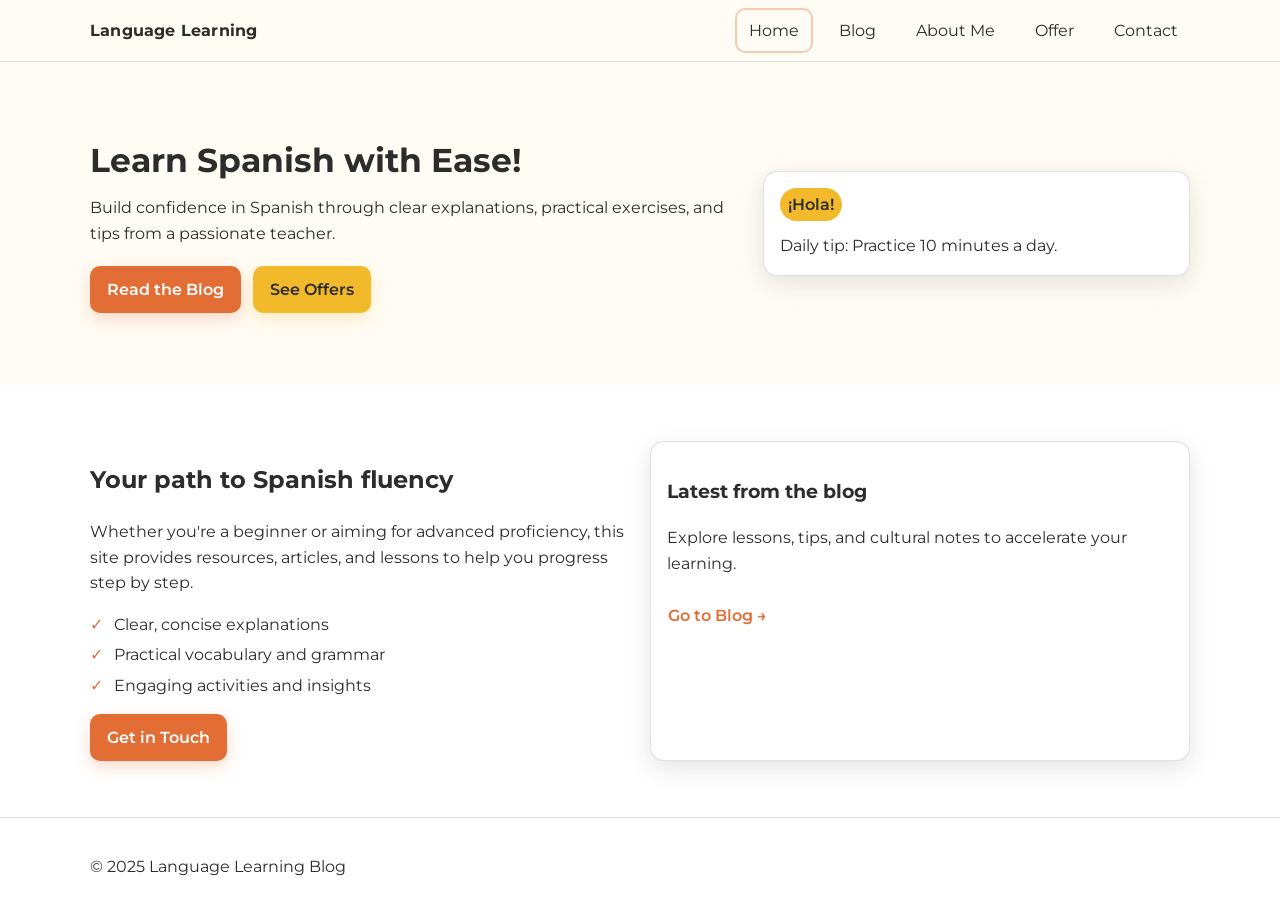
==== commit 8b746e4a: "Create responsive language learning website: HTML, CSS, JS; blog via localStorage; responsive nav an" ====
--- a/index.html
+++ b/index.html
@@ -1,170 +1,83 @@
 <!DOCTYPE html>
-<html lang="pl">
-<head>
-    <meta charset="UTF-8">
-    <meta name="viewport" content="width=device-width, initial-scale=1.0">
-    <title>Mój Blog - Strona główna</title>
-    <link rel="stylesheet" href="styles.css">
-    <link rel="preconnect" href="https://fonts.googleapis.com">
-    <link rel="preconnect" href="https://fonts.gstatic.com" crossorigin>
-    <link href="https://fonts.googleapis.com/css2?family=Inter:wght@300;400;600;700&display=swap" rel="stylesheet">
-</head>
-<body>
-    <!-- Nawigacja -->
-    <nav class="navbar">
-        <div class="container">
-            <div class="nav-logo">
-                <h1>Mój Blog</h1>
+<html lang="en">
+  <head>
+    <meta charset="UTF-8" />
+    <meta name="viewport" content="width=device-width, initial-scale=1.0" />
+    <title>Language Learning | Home</title>
+    <link rel="preconnect" href="https://fonts.googleapis.com" />
+    <link rel="preconnect" href="https://fonts.gstatic.com" crossorigin />
+    <link href="https://fonts.googleapis.com/css2?family=Montserrat:wght@400;600;700&display=swap" rel="stylesheet" />
+    <link rel="stylesheet" href="./styles.css" />
+    <script defer src="./script.js"></script>
+  </head>
+  <body>
+    <header class="site-header">
+      <div class="container nav">
+        <a class="logo" href="index.html" aria-label="Language Learning Home">Language Learning</a>
+        <button class="nav__toggle" aria-expanded="false" aria-controls="primary-nav">
+          <span class="sr-only">Toggle navigation</span>
+          <span class="burger" aria-hidden="true"></span>
+        </button>
+        <nav id="primary-nav" class="nav__menu" aria-label="Primary">
+          <a href="index.html" class="is-active">Home</a>
+          <a href="blog.html">Blog</a>
+          <a href="about.html">About Me</a>
+          <a href="offer.html">Offer</a>
+          <a href="contact.html">Contact</a>
+        </nav>
+      </div>
+    </header>
+
+    <main>
+      <section class="hero section--cream">
+        <div class="container hero__inner">
+          <div class="hero__content">
+            <h1>Learn Spanish with Ease!</h1>
+            <p>
+              Build confidence in Spanish through clear explanations, practical exercises, and tips from a passionate teacher.
+            </p>
+            <div class="hero__actions">
+              <a class="btn" href="blog.html">Read the Blog</a>
+              <a class="btn btn--secondary" href="offer.html">See Offers</a>
             </div>
-            <ul class="nav-menu">
-                <li><a href="#blog" class="nav-link active">Blog</a></li>
-                <li><a href="#about" class="nav-link">O mnie</a></li>
-                <li><a href="#offer" class="nav-link">Oferta</a></li>
-                <li><a href="#contact" class="nav-link">Kontakt</a></li>
+          </div>
+          <div class="hero__visual" aria-hidden="true">
+            <div class="hero__card">
+              <div class="hero__badge">¡Hola!</div>
+              <p class="hero__tip">Daily tip: Practice 10 minutes a day.</p>
+            </div>
+          </div>
+        </div>
+      </section>
+
+      <section class="section">
+        <div class="container grid-two">
+          <div>
+            <h2>Your path to Spanish fluency</h2>
+            <p>
+              Whether you're a beginner or aiming for advanced proficiency, this site provides resources, articles, and lessons to help you progress step by step.
+            </p>
+            <ul class="list list--checks">
+              <li>Clear, concise explanations</li>
+              <li>Practical vocabulary and grammar</li>
+              <li>Engaging activities and insights</li>
             </ul>
-            <div class="hamburger">
-                <span></span>
-                <span></span>
-                <span></span>
-            </div>
+            <a class="btn" href="contact.html">Get in Touch</a>
+          </div>
+          <div class="card card--elevated">
+            <h3>Latest from the blog</h3>
+            <p>Explore lessons, tips, and cultural notes to accelerate your learning.</p>
+            <a class="btn btn--link" href="blog.html">Go to Blog →</a>
+          </div>
         </div>
-    </nav>
+      </section>
+    </main>
 
-    <!-- Sekcja Blog -->
-    <section id="blog" class="section active">
-        <div class="container">
-            <h2 class="section-title">Blog</h2>
-            
-            <!-- Formularz dodawania wpisu -->
-            <div class="add-post-section">
-                <button class="btn-primary" id="togglePostForm">Dodaj nowy wpis</button>
-                <form id="postForm" class="post-form hidden">
-                    <input type="text" id="postTitle" placeholder="Tytuł wpisu" required>
-                    <textarea id="postContent" placeholder="Treść wpisu" rows="6" required></textarea>
-                    <input type="text" id="postAuthor" placeholder="Autor" required>
-                    <div class="form-actions">
-                        <button type="submit" class="btn-primary">Opublikuj</button>
-                        <button type="button" class="btn-secondary" id="cancelPost">Anuluj</button>
-                    </div>
-                </form>
-            </div>
+    <footer class="site-footer">
+      <div class="container">
+        <p>© 2025 Language Learning Blog</p>
+      </div>
+    </footer>
+  </body>
+  </html>
 
-            <!-- Lista wpisów -->
-            <div id="blogPosts" class="blog-posts">
-                <!-- Przykładowy wpis -->
-                <article class="blog-post">
-                    <h3 class="post-title">Witajcie na moim blogu!</h3>
-                    <div class="post-meta">
-                        <span class="post-author">Jan Kowalski</span>
-                        <span class="post-date">28 września 2025</span>
-                    </div>
-                    <div class="post-content">
-                        <p>To jest mój pierwszy wpis na blogu. Cieszę się, że mogę dzielić się z Wami moimi przemyśleniami i doświadczeniami. Mam nadzieję, że znajdziecie tu coś wartościowego dla siebie.</p>
-                    </div>
-                </article>
-            </div>
-        </div>
-    </section>
-
-    <!-- Sekcja O mnie -->
-    <section id="about" class="section">
-        <div class="container">
-            <h2 class="section-title">O mnie</h2>
-            <div class="about-content">
-                <div class="about-image">
-                    <div class="image-placeholder">
-                        <p>Miejsce na zdjęcie</p>
-                    </div>
-                </div>
-                <div class="about-text">
-                    <h3>Cześć, jestem Jan Kowalski</h3>
-                    <p>Jestem pasjonatem nauczania i dzielenia się wiedzą. Od wielu lat zajmuję się edukacją i rozwojem osobistym. Na tym blogu znajdziesz moje przemyślenia, porady i doświadczenia z różnych dziedzin życia.</p>
-                    <p>Wierzę, że każdy z nas ma w sobie potencjał do ciągłego rozwoju i uczenia się nowych rzeczy. Moim celem jest inspirowanie innych do odkrywania swoich możliwości i realizowania marzeń.</p>
-                    <p>Zapraszam Cię do śledzenia mojego bloga i dzielenia się swoimi przemyśleniami w komentarzach!</p>
-                </div>
-            </div>
-        </div>
-    </section>
-
-    <!-- Sekcja Oferta -->
-    <section id="offer" class="section">
-        <div class="container">
-            <h2 class="section-title">Oferta</h2>
-            <div class="offer-grid">
-                <div class="offer-card">
-                    <div class="offer-icon">📚</div>
-                    <h3>Lekcje indywidualne</h3>
-                    <p>Oferuję spersonalizowane lekcje dostosowane do Twoich potrzeb i poziomu zaawansowania. Każda sesja trwa 60 minut.</p>
-                    <ul class="offer-features">
-                        <li>Indywidualne podejście</li>
-                        <li>Elastyczne godziny</li>
-                        <li>Materiały dydaktyczne w cenie</li>
-                    </ul>
-                    <p class="offer-price">150 zł / lekcja</p>
-                </div>
-                
-                <div class="offer-card">
-                    <div class="offer-icon">👥</div>
-                    <h3>Zajęcia grupowe</h3>
-                    <p>Nauka w małych grupach (4-6 osób) to świetny sposób na rozwijanie umiejętności w przyjaznej atmosferze.</p>
-                    <ul class="offer-features">
-                        <li>Małe grupy</li>
-                        <li>Interaktywne zajęcia</li>
-                        <li>Wymiana doświadczeń</li>
-                    </ul>
-                    <p class="offer-price">80 zł / osoba</p>
-                </div>
-                
-                <div class="offer-card">
-                    <div class="offer-icon">💻</div>
-                    <h3>Kursy online</h3>
-                    <p>Ucz się w swoim tempie dzięki profesjonalnie przygotowanym kursom online z dostępem 24/7.</p>
-                    <ul class="offer-features">
-                        <li>Dostęp przez rok</li>
-                        <li>Materiały wideo</li>
-                        <li>Wsparcie mentora</li>
-                    </ul>
-                    <p class="offer-price">Od 299 zł</p>
-                </div>
-            </div>
-        </div>
-    </section>
-
-    <!-- Sekcja Kontakt -->
-    <section id="contact" class="section">
-        <div class="container">
-            <h2 class="section-title">Kontakt</h2>
-            <div class="contact-content">
-                <div class="contact-info">
-                    <h3>Skontaktuj się ze mną</h3>
-                    <p>Masz pytania? Chcesz umówić się na lekcję? Napisz do mnie!</p>
-                    <div class="contact-details">
-                        <div class="contact-item">
-                            <span class="contact-icon">📧</span>
-                            <span>kontakt@mojblog.pl</span>
-                        </div>
-                        <div class="contact-item">
-                            <span class="contact-icon">📱</span>
-                            <span>+48 123 456 789</span>
-                        </div>
-                        <div class="contact-item">
-                            <span class="contact-icon">📍</span>
-                            <span>Warszawa, Polska</span>
-                        </div>
-                    </div>
-                </div>
-                
-                <form class="contact-form">
-                    <input type="text" placeholder="Imię i nazwisko" required>
-                    <input type="email" placeholder="Email" required>
-                    <input type="text" placeholder="Temat" required>
-                    <textarea placeholder="Wiadomość" rows="5" required></textarea>
-                    <button type="submit" class="btn-primary">Wyślij wiadomość</button>
-                </form>
-            </div>
-        </div>
-    </section>
-
-    <script src="script.js"></script>
-</body>
-</html>
--- a/styles.css
+++ b/styles.css
@@ -1,452 +1,128 @@
-/* Zmienne kolorów */
+/* Color scheme */
 :root {
-    --gray: #2C2C2C;
-    --cream: #FFFCF5;
-    --orange: #E26E35;
-    --yellow: #F2BA2B;
-    --white: #FFFFFF;
-    --light-gray: #F5F5F5;
+  --gray: #2c2c2c;
+  --cream: #fffcf5;
+  --orange: #e26e35;
+  --yellow: #f2ba2b;
+  --border: rgba(44, 44, 44, 0.15);
+  --shadow: 0 8px 24px rgba(44, 44, 44, 0.12);
 }
 
-/* Reset i podstawowe style */
-* {
-    margin: 0;
-    padding: 0;
-    box-sizing: border-box;
+/* Base reset (minimal) */
+* { box-sizing: border-box; }
+html, body { height: 100%; }
+body {
+  margin: 0;
+  font-family: 'Montserrat', system-ui, -apple-system, Segoe UI, Roboto, Ubuntu, Cantarell, 'Helvetica Neue', Arial, 'Noto Sans', 'Apple Color Emoji', 'Segoe UI Emoji', 'Segoe UI Symbol';
+  line-height: 1.6;
+  color: var(--gray);
+  background: #fff;
+}
+img { max-width: 100%; display: block; }
+a { color: var(--gray); text-decoration: none; }
+
+.sr-only {
+  position: absolute; width: 1px; height: 1px; padding: 0; margin: -1px; overflow: hidden; clip: rect(0, 0, 0, 0); border: 0;
 }
 
-body {
-    font-family: 'Inter', sans-serif;
-    color: var(--gray);
-    background-color: var(--cream);
-    line-height: 1.6;
+/* Layout */
+.container { width: min(1100px, 92%); margin-inline: auto; }
+.section { padding: 3.5rem 0; }
+.section--cream { background: var(--cream); }
+
+/* Header & Nav */
+.site-header { background: var(--cream); border-bottom: 1px solid var(--border); position: sticky; top: 0; z-index: 50; }
+.nav { display: flex; align-items: center; justify-content: space-between; gap: 1rem; padding: 0.6rem 0; }
+.logo { font-weight: 700; letter-spacing: 0.2px; }
+
+.nav__toggle { background: transparent; border: 1px solid var(--border); border-radius: 10px; padding: 0.5rem 0.65rem; display: inline-flex; align-items: center; gap: 0.5rem; cursor: pointer; }
+.burger { width: 20px; height: 2px; background: var(--gray); position: relative; display: block; }
+.burger::before, .burger::after { content: ""; position: absolute; left: 0; width: 20px; height: 2px; background: var(--gray); }
+.burger::before { top: -6px; }
+.burger::after { top: 6px; }
+
+.nav__menu { position: fixed; inset: 60px 0 auto 0; background: var(--cream); border-bottom: 1px solid var(--border); display: grid; gap: 0.75rem; padding: 1rem; transform: translateY(-120%); transition: transform .3s ease; }
+.nav__menu a { padding: 0.5rem 0.75rem; border-radius: 8px; transition: background-color .2s ease, color .2s ease; }
+.nav__menu a:hover { background: color-mix(in srgb, var(--orange) 10%, transparent); }
+.nav__menu .is-active { outline: 2px solid color-mix(in srgb, var(--orange) 35%, transparent); }
+.nav__menu.is-open { transform: translateY(0); }
+
+@media (min-width: 840px) {
+  .nav__toggle { display: none; }
+  .nav__menu { position: static; transform: none; border: none; background: transparent; display: flex; gap: 1rem; padding: 0; }
 }
 
-.container {
-    max-width: 1200px;
-    margin: 0 auto;
-    padding: 0 20px;
+/* Hero */
+.hero { padding: 4.5rem 0; }
+.hero__inner { display: grid; gap: 2rem; align-items: center; }
+.hero__content h1 { font-size: clamp(1.8rem, 2.6vw, 3rem); margin: 0 0 0.5rem; }
+.hero__content p { margin: 0 0 1.25rem; max-width: 60ch; }
+.hero__actions { display: flex; gap: 0.75rem; flex-wrap: wrap; }
+.hero__visual { display: none; }
+.hero__card { background: #fff; border: 1px solid var(--border); padding: 1rem; border-radius: 14px; box-shadow: var(--shadow); }
+.hero__badge { display: inline-block; background: var(--yellow); padding: 0.25rem 0.5rem; border-radius: 999px; font-weight: 600; }
+.hero__tip { margin: 0.75rem 0 0; }
+
+@media (min-width: 880px) {
+  .hero__inner { grid-template-columns: 1.2fr 0.8fr; }
+  .hero__visual { display: block; }
 }
 
-/* Nawigacja */
-.navbar {
-    background-color: var(--white);
-    box-shadow: 0 2px 10px rgba(0, 0, 0, 0.1);
-    position: sticky;
-    top: 0;
-    z-index: 1000;
-}
+/* Grid */
+.grid-two { display: grid; gap: 1.25rem; }
+@media (min-width: 860px) { .grid-two { grid-template-columns: 1fr 1fr; } }
 
-.navbar .container {
-    display: flex;
-    justify-content: space-between;
-    align-items: center;
-    padding: 1rem 20px;
-}
+/* Cards */
+.cards { display: grid; grid-template-columns: repeat(auto-fill, minmax(260px, 1fr)); gap: 1rem; }
+.card { border: 1px solid var(--border); border-radius: 14px; padding: 1rem; background: #fff; }
+.card--elevated { box-shadow: var(--shadow); }
+.card__img { aspect-ratio: 16/9; background: color-mix(in srgb, var(--yellow) 20%, #fff); border: 1px dashed color-mix(in srgb, var(--gray) 40%, transparent); border-radius: 10px; display: grid; place-items: center; color: color-mix(in srgb, var(--gray) 70%, #fff); font-size: 0.9rem; margin-bottom: 0.75rem; overflow: hidden; }
+.card__img img { width: 100%; height: 100%; object-fit: cover; display: block; }
+.card__title { margin: 0.25rem 0 0.25rem; font-weight: 700; }
+.card__excerpt { margin: 0.25rem 0 0.75rem; }
+.card__actions { display: flex; gap: 0.5rem; align-items: center; }
 
-.nav-logo h1 {
-    color: var(--orange);
-    font-size: 1.8rem;
-    font-weight: 700;
-}
+/* Lists */
+.list { padding: 0; margin: 0 0 1rem; list-style: none; }
+.list--checks li { position: relative; padding-left: 1.5rem; margin: 0.3rem 0; }
+.list--checks li::before { content: '✓'; position: absolute; left: 0; top: 0; color: var(--orange); font-weight: 700; }
 
-.nav-menu {
-    display: flex;
-    list-style: none;
-    gap: 2rem;
-}
+/* Buttons */
+.btn { display: inline-flex; align-items: center; justify-content: center; gap: 0.5rem; padding: 0.6rem 1rem; border-radius: 10px; border: 1px solid color-mix(in srgb, var(--orange) 35%, transparent); background: var(--orange); color: #fff; font-weight: 600; cursor: pointer; transition: transform .06s ease, box-shadow .2s ease, background-color .2s ease, color .2s ease; box-shadow: 0 6px 16px rgba(226, 110, 53, 0.25); }
+.btn:hover { transform: translateY(-1px); box-shadow: 0 10px 20px rgba(226, 110, 53, 0.28); }
+.btn:active { transform: translateY(0); }
+.btn--secondary { background: var(--yellow); color: var(--gray); border-color: color-mix(in srgb, var(--yellow) 35%, transparent); box-shadow: 0 6px 16px rgba(242, 186, 43, 0.25); }
+.btn--link { background: transparent; color: var(--orange); border-color: transparent; box-shadow: none; padding-left: 0; }
+.btn--link:hover { color: color-mix(in srgb, var(--orange) 80%, black); }
 
-.nav-link {
-    text-decoration: none;
-    color: var(--gray);
-    font-weight: 500;
-    transition: color 0.3s ease;
-    padding: 0.5rem 1rem;
-    border-radius: 5px;
-}
+/* Forms */
+.form { display: grid; gap: 0.9rem; }
+.form--wide { max-width: 760px; }
+.form__grid { display: grid; gap: 0.9rem; }
+@media (min-width: 700px) { .form__grid { grid-template-columns: 1fr 1fr; } }
+.form__field { display: grid; gap: 0.35rem; }
+.form__field input, .form__field textarea { border: 1px solid var(--border); border-radius: 10px; padding: 0.6rem 0.75rem; font: inherit; color: var(--gray); background: #fff; }
+.form__field input:focus, .form__field textarea:focus { outline: 2px solid color-mix(in srgb, var(--yellow) 40%, transparent); }
+.form__actions { display: flex; gap: 0.6rem; flex-wrap: wrap; }
 
-.nav-link:hover,
-.nav-link.active {
-    color: var(--orange);
-    background-color: rgba(226, 110, 53, 0.1);
-}
+/* Photo placeholder */
+.photo-placeholder { aspect-ratio: 4/3; background: #eee; color: #666; border: 2px dashed #bbb; border-radius: 14px; display: grid; place-items: center; }
+.photo-placeholder span { opacity: 0.9; }
 
-.hamburger {
-    display: none;
-    flex-direction: column;
-    cursor: pointer;
-}
+/* Modal */
+.modal { position: fixed; inset: 0; display: none; }
+.modal.is-open { display: block; }
+.modal__backdrop { position: absolute; inset: 0; background: rgba(0,0,0,0.28); }
+.modal__content { position: relative; background: #fff; width: min(720px, 92%); margin: 8vh auto; border-radius: 14px; padding: 1rem; box-shadow: var(--shadow); border: 1px solid var(--border); }
+.modal__close { position: absolute; right: 0.5rem; top: 0.5rem; background: transparent; border: none; font-size: 1.5rem; line-height: 1; cursor: pointer; color: var(--gray); }
 
-.hamburger span {
-    width: 25px;
-    height: 3px;
-    background-color: var(--gray);
-    margin: 3px 0;
-    transition: 0.3s;
-}
+/* Footer */
+.site-footer { border-top: 1px solid var(--border); padding: 1.25rem 0; background: #fff; }
 
-/* Sekcje */
-.section {
-    display: none;
-    padding: 4rem 0;
-    min-height: calc(100vh - 80px);
-}
+/* Subtle animations */
+.card { transition: transform .12s ease, box-shadow .2s ease; }
+.card:hover { transform: translateY(-2px); box-shadow: var(--shadow); }
 
-.section.active {
-    display: block;
-}
+/* Utilities */
+.flex-between { display: flex; align-items: center; justify-content: space-between; gap: 1rem; }
 
-.section-title {
-    font-size: 2.5rem;
-    color: var(--orange);
-    margin-bottom: 3rem;
-    text-align: center;
-    position: relative;
-}
-
-.section-title::after {
-    content: '';
-    position: absolute;
-    bottom: -10px;
-    left: 50%;
-    transform: translateX(-50%);
-    width: 80px;
-    height: 4px;
-    background-color: var(--yellow);
-}
-
-/* Blog */
-.add-post-section {
-    margin-bottom: 3rem;
-    text-align: center;
-}
-
-.post-form {
-    background-color: var(--white);
-    padding: 2rem;
-    border-radius: 10px;
-    box-shadow: 0 5px 20px rgba(0, 0, 0, 0.1);
-    margin-top: 2rem;
-    max-width: 800px;
-    margin-left: auto;
-    margin-right: auto;
-}
-
-.post-form input,
-.post-form textarea {
-    width: 100%;
-    padding: 1rem;
-    margin-bottom: 1rem;
-    border: 2px solid var(--light-gray);
-    border-radius: 5px;
-    font-family: inherit;
-    font-size: 1rem;
-    color: var(--gray);
-    transition: border-color 0.3s ease;
-}
-
-.post-form input:focus,
-.post-form textarea:focus {
-    outline: none;
-    border-color: var(--orange);
-}
-
-.form-actions {
-    display: flex;
-    gap: 1rem;
-    justify-content: flex-end;
-}
-
-.hidden {
-    display: none !important;
-}
-
-/* Przyciski */
-.btn-primary,
-.btn-secondary {
-    padding: 0.8rem 2rem;
-    border: none;
-    border-radius: 5px;
-    font-size: 1rem;
-    font-weight: 600;
-    cursor: pointer;
-    transition: all 0.3s ease;
-}
-
-.btn-primary {
-    background-color: var(--orange);
-    color: var(--white);
-}
-
-.btn-primary:hover {
-    background-color: #D35E2F;
-    transform: translateY(-2px);
-    box-shadow: 0 5px 15px rgba(226, 110, 53, 0.3);
-}
-
-.btn-secondary {
-    background-color: var(--light-gray);
-    color: var(--gray);
-}
-
-.btn-secondary:hover {
-    background-color: #E5E5E5;
-}
-
-/* Wpisy na blogu */
-.blog-posts {
-    display: grid;
-    gap: 2rem;
-}
-
-.blog-post {
-    background-color: var(--white);
-    padding: 2rem;
-    border-radius: 10px;
-    box-shadow: 0 5px 20px rgba(0, 0, 0, 0.05);
-    transition: transform 0.3s ease, box-shadow 0.3s ease;
-}
-
-.blog-post:hover {
-    transform: translateY(-5px);
-    box-shadow: 0 10px 30px rgba(0, 0, 0, 0.1);
-}
-
-.post-title {
-    color: var(--orange);
-    margin-bottom: 1rem;
-    font-size: 1.8rem;
-}
-
-.post-meta {
-    display: flex;
-    gap: 2rem;
-    margin-bottom: 1rem;
-    font-size: 0.9rem;
-    color: #666;
-}
-
-.post-meta span {
-    display: flex;
-    align-items: center;
-}
-
-.post-meta span::before {
-    content: '';
-    width: 4px;
-    height: 4px;
-    background-color: var(--yellow);
-    border-radius: 50%;
-    margin-right: 0.5rem;
-}
-
-.post-content {
-    line-height: 1.8;
-}
-
-/* O mnie */
-.about-content {
-    display: grid;
-    grid-template-columns: 1fr 2fr;
-    gap: 3rem;
-    align-items: center;
-    background-color: var(--white);
-    padding: 3rem;
-    border-radius: 10px;
-    box-shadow: 0 5px 20px rgba(0, 0, 0, 0.05);
-}
-
-.image-placeholder {
-    width: 100%;
-    aspect-ratio: 1;
-    background-color: var(--light-gray);
-    border-radius: 10px;
-    display: flex;
-    align-items: center;
-    justify-content: center;
-    color: #999;
-    font-size: 1.2rem;
-    border: 3px dashed #DDD;
-}
-
-.about-text h3 {
-    color: var(--orange);
-    font-size: 2rem;
-    margin-bottom: 1.5rem;
-}
-
-.about-text p {
-    margin-bottom: 1rem;
-    line-height: 1.8;
-}
-
-/* Oferta */
-.offer-grid {
-    display: grid;
-    grid-template-columns: repeat(auto-fit, minmax(300px, 1fr));
-    gap: 2rem;
-}
-
-.offer-card {
-    background-color: var(--white);
-    padding: 2.5rem;
-    border-radius: 10px;
-    box-shadow: 0 5px 20px rgba(0, 0, 0, 0.05);
-    text-align: center;
-    transition: transform 0.3s ease, box-shadow 0.3s ease;
-    border-top: 4px solid var(--yellow);
-}
-
-.offer-card:hover {
-    transform: translateY(-10px);
-    box-shadow: 0 15px 40px rgba(0, 0, 0, 0.1);
-}
-
-.offer-icon {
-    font-size: 3rem;
-    margin-bottom: 1.5rem;
-}
-
-.offer-card h3 {
-    color: var(--orange);
-    margin-bottom: 1rem;
-    font-size: 1.5rem;
-}
-
-.offer-features {
-    list-style: none;
-    margin: 1.5rem 0;
-    text-align: left;
-}
-
-.offer-features li {
-    padding: 0.5rem 0;
-    position: relative;
-    padding-left: 1.5rem;
-}
-
-.offer-features li::before {
-    content: '✓';
-    position: absolute;
-    left: 0;
-    color: var(--yellow);
-    font-weight: bold;
-}
-
-.offer-price {
-    font-size: 1.8rem;
-    font-weight: 700;
-    color: var(--orange);
-    margin-top: 1.5rem;
-}
-
-/* Kontakt */
-.contact-content {
-    display: grid;
-    grid-template-columns: 1fr 1fr;
-    gap: 3rem;
-    background-color: var(--white);
-    padding: 3rem;
-    border-radius: 10px;
-    box-shadow: 0 5px 20px rgba(0, 0, 0, 0.05);
-}
-
-.contact-info h3 {
-    color: var(--orange);
-    font-size: 1.8rem;
-    margin-bottom: 1rem;
-}
-
-.contact-details {
-    margin-top: 2rem;
-}
-
-.contact-item {
-    display: flex;
-    align-items: center;
-    gap: 1rem;
-    margin-bottom: 1rem;
-    padding: 1rem;
-    background-color: var(--light-gray);
-    border-radius: 5px;
-}
-
-.contact-icon {
-    font-size: 1.5rem;
-}
-
-.contact-form {
-    display: flex;
-    flex-direction: column;
-}
-
-.contact-form input,
-.contact-form textarea {
-    padding: 1rem;
-    margin-bottom: 1rem;
-    border: 2px solid var(--light-gray);
-    border-radius: 5px;
-    font-family: inherit;
-    font-size: 1rem;
-    color: var(--gray);
-    transition: border-color 0.3s ease;
-}
-
-.contact-form input:focus,
-.contact-form textarea:focus {
-    outline: none;
-    border-color: var(--orange);
-}
-
-/* Responsywność */
-@media (max-width: 768px) {
-    .nav-menu {
-        position: fixed;
-        left: -100%;
-        top: 70px;
-        flex-direction: column;
-        background-color: var(--white);
-        width: 100%;
-        text-align: center;
-        transition: 0.3s;
-        box-shadow: 0 10px 27px rgba(0, 0, 0, 0.05);
-        padding: 2rem 0;
-    }
-
-    .nav-menu.active {
-        left: 0;
-    }
-
-    .hamburger {
-        display: flex;
-    }
-
-    .hamburger.active span:nth-child(2) {
-        opacity: 0;
-    }
-
-    .hamburger.active span:nth-child(1) {
-        transform: translateY(8px) rotate(45deg);
-    }
-
-    .hamburger.active span:nth-child(3) {
-        transform: translateY(-8px) rotate(-45deg);
-    }
-
-    .about-content,
-    .contact-content {
-        grid-template-columns: 1fr;
-    }
-
-    .offer-grid {
-        grid-template-columns: 1fr;
-    }
-
-    .section-title {
-        font-size: 2rem;
-    }
-
-    .post-title {
-        font-size: 1.5rem;
-    }
-}
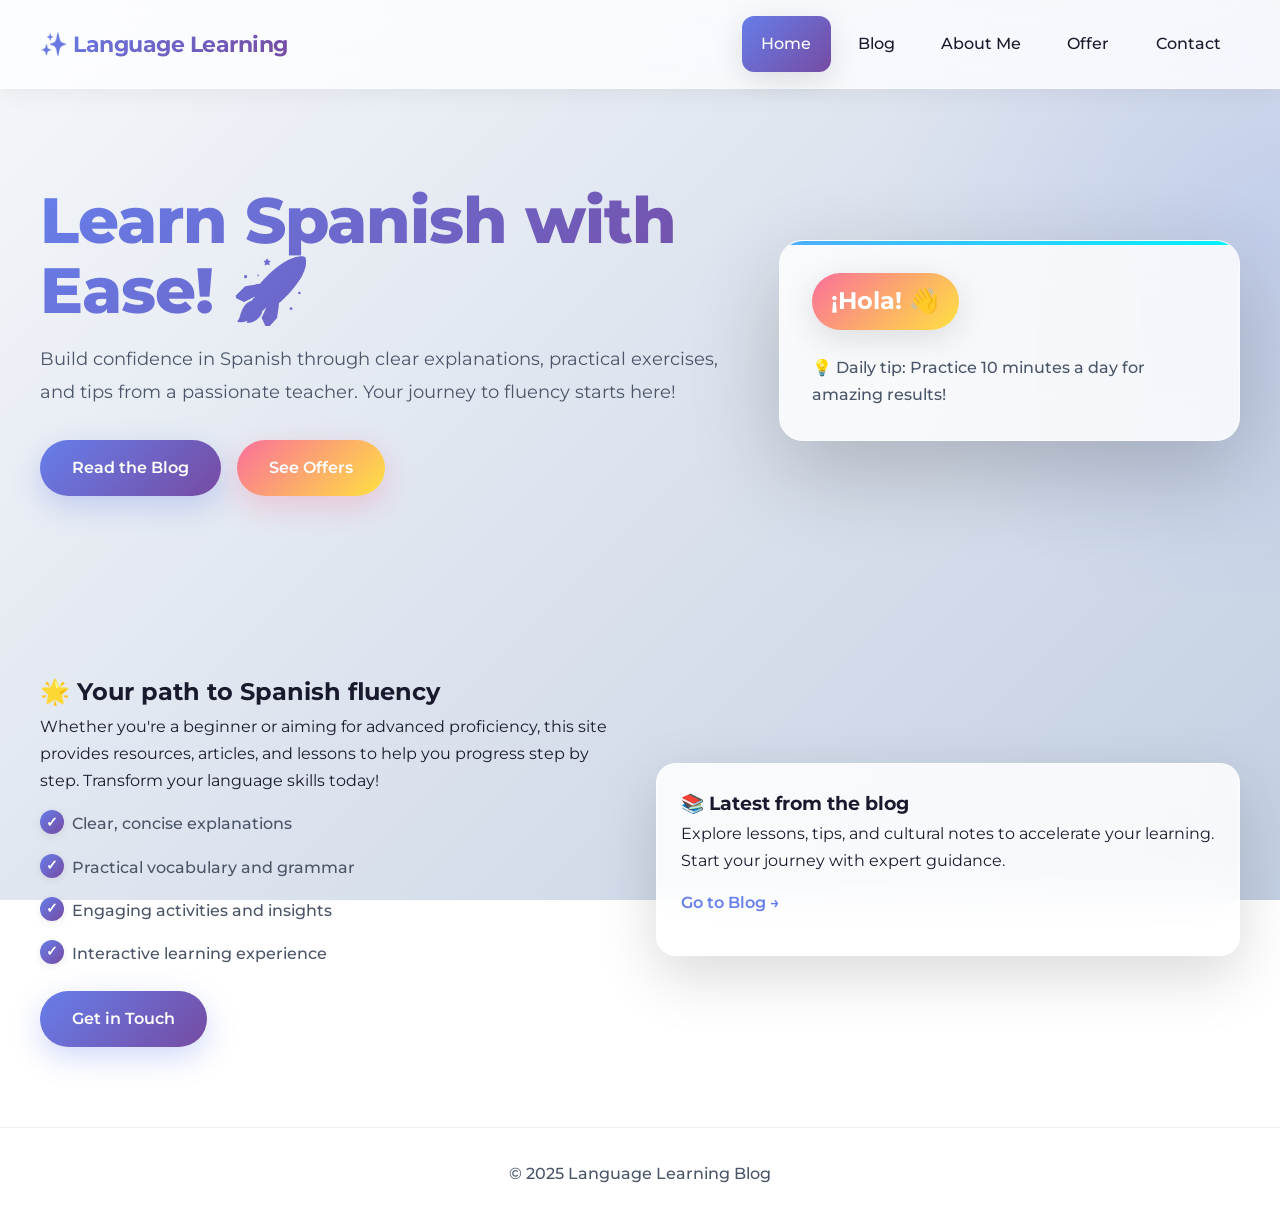
==== commit 1e10a3ac: "feat: Ultra-modern redesign with glassmorphism, gradients, and smooth animations - Implemented moder" ====
--- a/index.html
+++ b/index.html
@@ -6,14 +6,14 @@
     <title>Language Learning | Home</title>
     <link rel="preconnect" href="https://fonts.googleapis.com" />
     <link rel="preconnect" href="https://fonts.gstatic.com" crossorigin />
-    <link href="https://fonts.googleapis.com/css2?family=Montserrat:wght@400;600;700&display=swap" rel="stylesheet" />
+    <link href="https://fonts.googleapis.com/css2?family=Montserrat:wght@400;500;600;700;800&display=swap" rel="stylesheet" />
     <link rel="stylesheet" href="./styles.css" />
     <script defer src="./script.js"></script>
   </head>
   <body>
     <header class="site-header">
       <div class="container nav">
-        <a class="logo" href="index.html" aria-label="Language Learning Home">Language Learning</a>
+        <a class="logo" href="index.html" aria-label="Language Learning Home">✨ Language Learning</a>
         <button class="nav__toggle" aria-expanded="false" aria-controls="primary-nav">
           <span class="sr-only">Toggle navigation</span>
           <span class="burger" aria-hidden="true"></span>
@@ -32,19 +32,19 @@
       <section class="hero section--cream">
         <div class="container hero__inner">
           <div class="hero__content">
-            <h1>Learn Spanish with Ease!</h1>
+            <h1>Learn Spanish with Ease! 🚀</h1>
             <p>
-              Build confidence in Spanish through clear explanations, practical exercises, and tips from a passionate teacher.
+              Build confidence in Spanish through clear explanations, practical exercises, and tips from a passionate teacher. Your journey to fluency starts here!
             </p>
             <div class="hero__actions">
-              <a class="btn" href="blog.html">Read the Blog</a>
-              <a class="btn btn--secondary" href="offer.html">See Offers</a>
+              <a class="btn" href="blog.html"><span>Read the Blog</span></a>
+              <a class="btn btn--secondary" href="offer.html"><span>See Offers</span></a>
             </div>
           </div>
           <div class="hero__visual" aria-hidden="true">
             <div class="hero__card">
-              <div class="hero__badge">¡Hola!</div>
-              <p class="hero__tip">Daily tip: Practice 10 minutes a day.</p>
+              <div class="hero__badge">¡Hola! 👋</div>
+              <p class="hero__tip">💡 Daily tip: Practice 10 minutes a day for amazing results!</p>
             </div>
           </div>
         </div>
@@ -53,20 +53,21 @@
       <section class="section">
         <div class="container grid-two">
           <div>
-            <h2>Your path to Spanish fluency</h2>
+            <h2>🌟 Your path to Spanish fluency</h2>
             <p>
-              Whether you're a beginner or aiming for advanced proficiency, this site provides resources, articles, and lessons to help you progress step by step.
+              Whether you're a beginner or aiming for advanced proficiency, this site provides resources, articles, and lessons to help you progress step by step. Transform your language skills today!
             </p>
             <ul class="list list--checks">
               <li>Clear, concise explanations</li>
               <li>Practical vocabulary and grammar</li>
               <li>Engaging activities and insights</li>
+              <li>Interactive learning experience</li>
             </ul>
-            <a class="btn" href="contact.html">Get in Touch</a>
+            <a class="btn" href="contact.html"><span>Get in Touch</span></a>
           </div>
           <div class="card card--elevated">
-            <h3>Latest from the blog</h3>
-            <p>Explore lessons, tips, and cultural notes to accelerate your learning.</p>
+            <h3>📚 Latest from the blog</h3>
+            <p>Explore lessons, tips, and cultural notes to accelerate your learning. Start your journey with expert guidance.</p>
             <a class="btn btn--link" href="blog.html">Go to Blog →</a>
           </div>
         </div>
--- a/styles.css
+++ b/styles.css
@@ -1,128 +1,825 @@
-/* Color scheme */
+/* Modern Color Palette with Gradients */
 :root {
-  --gray: #2c2c2c;
-  --cream: #fffcf5;
-  --orange: #e26e35;
-  --yellow: #f2ba2b;
-  --border: rgba(44, 44, 44, 0.15);
-  --shadow: 0 8px 24px rgba(44, 44, 44, 0.12);
-}
-
-/* Base reset (minimal) */
-* { box-sizing: border-box; }
-html, body { height: 100%; }
+  --primary-gradient: linear-gradient(135deg, #667eea 0%, #764ba2 100%);
+  --secondary-gradient: linear-gradient(135deg, #f093fb 0%, #f5576c 100%);
+  --accent-gradient: linear-gradient(135deg, #4facfe 0%, #00f2fe 100%);
+  --warm-gradient: linear-gradient(135deg, #fa709a 0%, #fee140 100%);
+  --dark: #1a1a2e;
+  --dark-light: #16213e;
+  --light: #f8f9fa;
+  --cream: #fffef9;
+  --glass-bg: rgba(255, 255, 255, 0.1);
+  --glass-border: rgba(255, 255, 255, 0.18);
+  --shadow-sm: 0 2px 8px rgba(0, 0, 0, 0.08);
+  --shadow-md: 0 8px 32px rgba(0, 0, 0, 0.12);
+  --shadow-lg: 0 20px 60px rgba(0, 0, 0, 0.15);
+  --shadow-xl: 0 30px 90px rgba(0, 0, 0, 0.2);
+  --glow: 0 0 30px rgba(102, 126, 234, 0.4);
+}
+
+/* Base Reset & Modern Defaults */
+* {
+  box-sizing: border-box;
+  margin: 0;
+  padding: 0;
+}
+
+html {
+  scroll-behavior: smooth;
+  font-size: 16px;
+}
+
 body {
-  margin: 0;
-  font-family: 'Montserrat', system-ui, -apple-system, Segoe UI, Roboto, Ubuntu, Cantarell, 'Helvetica Neue', Arial, 'Noto Sans', 'Apple Color Emoji', 'Segoe UI Emoji', 'Segoe UI Symbol';
+  font-family: 'Montserrat', -apple-system, BlinkMacSystemFont, 'Segoe UI', Roboto, Oxygen, Ubuntu, Cantarell, sans-serif;
+  line-height: 1.7;
+  color: var(--dark);
+  background: linear-gradient(135deg, #f5f7fa 0%, #c3cfe2 100%);
+  background-attachment: fixed;
+  overflow-x: hidden;
+}
+
+img {
+  max-width: 100%;
+  display: block;
+}
+
+a {
+  color: inherit;
+  text-decoration: none;
+}
+
+.sr-only {
+  position: absolute;
+  width: 1px;
+  height: 1px;
+  padding: 0;
+  margin: -1px;
+  overflow: hidden;
+  clip: rect(0, 0, 0, 0);
+  border: 0;
+}
+
+/* Layout */
+.container {
+  width: min(1200px, 94%);
+  margin-inline: auto;
+}
+
+.section {
+  padding: 5rem 0;
+  position: relative;
+}
+
+.section--cream {
+  background: transparent;
+}
+
+/* Glassmorphism Header with Blur */
+.site-header {
+  background: rgba(255, 255, 255, 0.75);
+  backdrop-filter: blur(20px) saturate(180%);
+  -webkit-backdrop-filter: blur(20px) saturate(180%);
+  border-bottom: 1px solid rgba(255, 255, 255, 0.3);
+  box-shadow: 0 4px 24px rgba(0, 0, 0, 0.06);
+  position: sticky;
+  top: 0;
+  z-index: 1000;
+  transition: all 0.3s cubic-bezier(0.4, 0, 0.2, 1);
+}
+
+.site-header:hover {
+  box-shadow: 0 8px 32px rgba(0, 0, 0, 0.08);
+}
+
+.nav {
+  display: flex;
+  align-items: center;
+  justify-content: space-between;
+  gap: 1rem;
+  padding: 1rem 0;
+}
+
+.logo {
+  font-weight: 700;
+  font-size: 1.4rem;
+  background: var(--primary-gradient);
+  -webkit-background-clip: text;
+  -webkit-text-fill-color: transparent;
+  background-clip: text;
+  letter-spacing: -0.5px;
+  transition: transform 0.3s ease;
+}
+
+.logo:hover {
+  transform: scale(1.05);
+}
+
+.nav__toggle {
+  background: white;
+  border: 2px solid rgba(102, 126, 234, 0.2);
+  border-radius: 12px;
+  padding: 0.6rem 0.75rem;
+  display: inline-flex;
+  align-items: center;
+  gap: 0.5rem;
+  cursor: pointer;
+  transition: all 0.3s ease;
+  box-shadow: var(--shadow-sm);
+}
+
+.nav__toggle:hover {
+  border-color: rgba(102, 126, 234, 0.5);
+  box-shadow: var(--shadow-md);
+  transform: translateY(-2px);
+}
+
+.burger {
+  width: 22px;
+  height: 2px;
+  background: linear-gradient(90deg, #667eea, #764ba2);
+  position: relative;
+  display: block;
+  border-radius: 2px;
+  transition: all 0.3s ease;
+}
+
+.burger::before,
+.burger::after {
+  content: "";
+  position: absolute;
+  left: 0;
+  width: 22px;
+  height: 2px;
+  background: linear-gradient(90deg, #667eea, #764ba2);
+  border-radius: 2px;
+  transition: all 0.3s ease;
+}
+
+.burger::before {
+  top: -7px;
+}
+
+.burger::after {
+  top: 7px;
+}
+
+.nav__menu {
+  position: fixed;
+  inset: 80px 0 auto 0;
+  background: rgba(255, 255, 255, 0.95);
+  backdrop-filter: blur(20px);
+  -webkit-backdrop-filter: blur(20px);
+  border-bottom: 1px solid rgba(0, 0, 0, 0.05);
+  box-shadow: var(--shadow-lg);
+  display: grid;
+  gap: 0.5rem;
+  padding: 1.5rem;
+  transform: translateY(-120%);
+  transition: transform 0.4s cubic-bezier(0.4, 0, 0.2, 1);
+}
+
+.nav__menu a {
+  padding: 0.9rem 1.2rem;
+  border-radius: 12px;
+  transition: all 0.3s ease;
+  font-weight: 500;
+  position: relative;
+  overflow: hidden;
+}
+
+.nav__menu a::before {
+  content: '';
+  position: absolute;
+  inset: 0;
+  background: var(--primary-gradient);
+  opacity: 0;
+  transition: opacity 0.3s ease;
+  z-index: -1;
+}
+
+.nav__menu a:hover {
+  transform: translateX(8px);
+  color: white;
+}
+
+.nav__menu a:hover::before {
+  opacity: 1;
+}
+
+.nav__menu .is-active {
+  background: var(--primary-gradient);
+  color: white;
+  box-shadow: var(--shadow-md);
+}
+
+.nav__menu.is-open {
+  transform: translateY(0);
+}
+
+@media (min-width: 840px) {
+  .nav__toggle {
+    display: none;
+  }
+  .nav__menu {
+    position: static;
+    transform: none;
+    border: none;
+    background: transparent;
+    backdrop-filter: none;
+    display: flex;
+    gap: 0.5rem;
+    padding: 0;
+    box-shadow: none;
+  }
+  .nav__menu a:hover {
+    transform: translateY(-2px);
+  }
+}
+
+/* Modern Hero Section with Gradient */
+.hero {
+  padding: 6rem 0;
+  position: relative;
+  overflow: hidden;
+}
+
+.hero::before {
+  content: '';
+  position: absolute;
+  top: -50%;
+  right: -30%;
+  width: 800px;
+  height: 800px;
+  background: radial-gradient(circle, rgba(102, 126, 234, 0.15) 0%, transparent 70%);
+  border-radius: 50%;
+  animation: float 20s ease-in-out infinite;
+}
+
+@keyframes float {
+  0%, 100% { transform: translate(0, 0) rotate(0deg); }
+  33% { transform: translate(30px, -30px) rotate(120deg); }
+  66% { transform: translate(-20px, 20px) rotate(240deg); }
+}
+
+.hero__inner {
+  display: grid;
+  gap: 3rem;
+  align-items: center;
+  position: relative;
+  z-index: 1;
+}
+
+.hero__content h1 {
+  font-size: clamp(2.5rem, 5vw, 4rem);
+  margin: 0 0 1rem;
+  font-weight: 800;
+  line-height: 1.1;
+  background: var(--primary-gradient);
+  -webkit-background-clip: text;
+  -webkit-text-fill-color: transparent;
+  background-clip: text;
+  letter-spacing: -1px;
+  animation: slideUp 0.8s ease-out;
+}
+
+@keyframes slideUp {
+  from {
+    opacity: 0;
+    transform: translateY(30px);
+  }
+  to {
+    opacity: 1;
+    transform: translateY(0);
+  }
+}
+
+.hero__content p {
+  margin: 0 0 2rem;
+  max-width: 60ch;
+  font-size: 1.15rem;
+  color: #4a5568;
+  line-height: 1.8;
+  animation: slideUp 0.8s ease-out 0.2s backwards;
+}
+
+.hero__actions {
+  display: flex;
+  gap: 1rem;
+  flex-wrap: wrap;
+  animation: slideUp 0.8s ease-out 0.4s backwards;
+}
+
+.hero__visual {
+  display: none;
+  animation: slideUp 0.8s ease-out 0.3s backwards;
+}
+
+.hero__card {
+  background: rgba(255, 255, 255, 0.8);
+  backdrop-filter: blur(20px);
+  -webkit-backdrop-filter: blur(20px);
+  border: 1px solid rgba(255, 255, 255, 0.5);
+  padding: 2rem;
+  border-radius: 24px;
+  box-shadow: var(--shadow-xl);
+  position: relative;
+  overflow: hidden;
+  transition: transform 0.3s ease, box-shadow 0.3s ease;
+}
+
+.hero__card::before {
+  content: '';
+  position: absolute;
+  top: 0;
+  left: 0;
+  right: 0;
+  height: 4px;
+  background: var(--accent-gradient);
+}
+
+.hero__card:hover {
+  transform: translateY(-10px) scale(1.02);
+  box-shadow: var(--shadow-xl), var(--glow);
+}
+
+.hero__badge {
+  display: inline-block;
+  background: var(--warm-gradient);
+  color: white;
+  padding: 0.5rem 1.2rem;
+  border-radius: 50px;
+  font-weight: 700;
+  font-size: 1.5rem;
+  box-shadow: var(--shadow-md);
+  animation: pulse 2s ease-in-out infinite;
+}
+
+@keyframes pulse {
+  0%, 100% { transform: scale(1); }
+  50% { transform: scale(1.05); }
+}
+
+.hero__tip {
+  margin: 1.5rem 0 0;
+  font-size: 1rem;
+  color: #4a5568;
+  font-weight: 500;
+}
+
+@media (min-width: 880px) {
+  .hero__inner {
+    grid-template-columns: 1.2fr 0.8fr;
+  }
+  .hero__visual {
+    display: block;
+  }
+}
+
+/* Grid Layout */
+.grid-two {
+  display: grid;
+  gap: 2rem;
+  align-items: center;
+}
+
+@media (min-width: 860px) {
+  .grid-two {
+    grid-template-columns: 1fr 1fr;
+  }
+}
+
+/* Modern Cards with Glassmorphism */
+.cards {
+  display: grid;
+  grid-template-columns: repeat(auto-fill, minmax(300px, 1fr));
+  gap: 1.5rem;
+}
+
+.card {
+  background: rgba(255, 255, 255, 0.85);
+  backdrop-filter: blur(20px);
+  -webkit-backdrop-filter: blur(20px);
+  border: 1px solid rgba(255, 255, 255, 0.5);
+  border-radius: 20px;
+  padding: 1.5rem;
+  box-shadow: var(--shadow-md);
+  transition: all 0.4s cubic-bezier(0.4, 0, 0.2, 1);
+  position: relative;
+  overflow: hidden;
+}
+
+.card::before {
+  content: '';
+  position: absolute;
+  top: 0;
+  left: 0;
+  right: 0;
+  height: 3px;
+  background: var(--primary-gradient);
+  transform: scaleX(0);
+  transform-origin: left;
+  transition: transform 0.4s ease;
+}
+
+.card:hover::before {
+  transform: scaleX(1);
+}
+
+.card--elevated {
+  box-shadow: var(--shadow-lg);
+}
+
+.card:hover {
+  transform: translateY(-8px) scale(1.02);
+  box-shadow: var(--shadow-xl);
+}
+
+.card__img {
+  aspect-ratio: 16/9;
+  background: linear-gradient(135deg, rgba(102, 126, 234, 0.1) 0%, rgba(118, 75, 162, 0.1) 100%);
+  border: 2px dashed rgba(102, 126, 234, 0.3);
+  border-radius: 16px;
+  display: grid;
+  place-items: center;
+  color: #667eea;
+  font-size: 0.95rem;
+  font-weight: 600;
+  margin-bottom: 1rem;
+  overflow: hidden;
+  transition: all 0.3s ease;
+}
+
+.card__img:hover {
+  border-color: rgba(102, 126, 234, 0.6);
+  background: linear-gradient(135deg, rgba(102, 126, 234, 0.15) 0%, rgba(118, 75, 162, 0.15) 100%);
+}
+
+.card__img img {
+  width: 100%;
+  height: 100%;
+  object-fit: cover;
+  transition: transform 0.4s ease;
+}
+
+.card:hover .card__img img {
+  transform: scale(1.1);
+}
+
+.card__title {
+  margin: 0.5rem 0 0.75rem;
+  font-weight: 700;
+  font-size: 1.3rem;
+  color: var(--dark);
+}
+
+.card__excerpt {
+  margin: 0.5rem 0 1rem;
+  color: #4a5568;
   line-height: 1.6;
-  color: var(--gray);
-  background: #fff;
-}
-img { max-width: 100%; display: block; }
-a { color: var(--gray); text-decoration: none; }
-
-.sr-only {
-  position: absolute; width: 1px; height: 1px; padding: 0; margin: -1px; overflow: hidden; clip: rect(0, 0, 0, 0); border: 0;
-}
-
-/* Layout */
-.container { width: min(1100px, 92%); margin-inline: auto; }
-.section { padding: 3.5rem 0; }
-.section--cream { background: var(--cream); }
-
-/* Header & Nav */
-.site-header { background: var(--cream); border-bottom: 1px solid var(--border); position: sticky; top: 0; z-index: 50; }
-.nav { display: flex; align-items: center; justify-content: space-between; gap: 1rem; padding: 0.6rem 0; }
-.logo { font-weight: 700; letter-spacing: 0.2px; }
-
-.nav__toggle { background: transparent; border: 1px solid var(--border); border-radius: 10px; padding: 0.5rem 0.65rem; display: inline-flex; align-items: center; gap: 0.5rem; cursor: pointer; }
-.burger { width: 20px; height: 2px; background: var(--gray); position: relative; display: block; }
-.burger::before, .burger::after { content: ""; position: absolute; left: 0; width: 20px; height: 2px; background: var(--gray); }
-.burger::before { top: -6px; }
-.burger::after { top: 6px; }
-
-.nav__menu { position: fixed; inset: 60px 0 auto 0; background: var(--cream); border-bottom: 1px solid var(--border); display: grid; gap: 0.75rem; padding: 1rem; transform: translateY(-120%); transition: transform .3s ease; }
-.nav__menu a { padding: 0.5rem 0.75rem; border-radius: 8px; transition: background-color .2s ease, color .2s ease; }
-.nav__menu a:hover { background: color-mix(in srgb, var(--orange) 10%, transparent); }
-.nav__menu .is-active { outline: 2px solid color-mix(in srgb, var(--orange) 35%, transparent); }
-.nav__menu.is-open { transform: translateY(0); }
-
-@media (min-width: 840px) {
-  .nav__toggle { display: none; }
-  .nav__menu { position: static; transform: none; border: none; background: transparent; display: flex; gap: 1rem; padding: 0; }
-}
-
-/* Hero */
-.hero { padding: 4.5rem 0; }
-.hero__inner { display: grid; gap: 2rem; align-items: center; }
-.hero__content h1 { font-size: clamp(1.8rem, 2.6vw, 3rem); margin: 0 0 0.5rem; }
-.hero__content p { margin: 0 0 1.25rem; max-width: 60ch; }
-.hero__actions { display: flex; gap: 0.75rem; flex-wrap: wrap; }
-.hero__visual { display: none; }
-.hero__card { background: #fff; border: 1px solid var(--border); padding: 1rem; border-radius: 14px; box-shadow: var(--shadow); }
-.hero__badge { display: inline-block; background: var(--yellow); padding: 0.25rem 0.5rem; border-radius: 999px; font-weight: 600; }
-.hero__tip { margin: 0.75rem 0 0; }
-
-@media (min-width: 880px) {
-  .hero__inner { grid-template-columns: 1.2fr 0.8fr; }
-  .hero__visual { display: block; }
-}
-
-/* Grid */
-.grid-two { display: grid; gap: 1.25rem; }
-@media (min-width: 860px) { .grid-two { grid-template-columns: 1fr 1fr; } }
-
-/* Cards */
-.cards { display: grid; grid-template-columns: repeat(auto-fill, minmax(260px, 1fr)); gap: 1rem; }
-.card { border: 1px solid var(--border); border-radius: 14px; padding: 1rem; background: #fff; }
-.card--elevated { box-shadow: var(--shadow); }
-.card__img { aspect-ratio: 16/9; background: color-mix(in srgb, var(--yellow) 20%, #fff); border: 1px dashed color-mix(in srgb, var(--gray) 40%, transparent); border-radius: 10px; display: grid; place-items: center; color: color-mix(in srgb, var(--gray) 70%, #fff); font-size: 0.9rem; margin-bottom: 0.75rem; overflow: hidden; }
-.card__img img { width: 100%; height: 100%; object-fit: cover; display: block; }
-.card__title { margin: 0.25rem 0 0.25rem; font-weight: 700; }
-.card__excerpt { margin: 0.25rem 0 0.75rem; }
-.card__actions { display: flex; gap: 0.5rem; align-items: center; }
-
-/* Lists */
-.list { padding: 0; margin: 0 0 1rem; list-style: none; }
-.list--checks li { position: relative; padding-left: 1.5rem; margin: 0.3rem 0; }
-.list--checks li::before { content: '✓'; position: absolute; left: 0; top: 0; color: var(--orange); font-weight: 700; }
-
-/* Buttons */
-.btn { display: inline-flex; align-items: center; justify-content: center; gap: 0.5rem; padding: 0.6rem 1rem; border-radius: 10px; border: 1px solid color-mix(in srgb, var(--orange) 35%, transparent); background: var(--orange); color: #fff; font-weight: 600; cursor: pointer; transition: transform .06s ease, box-shadow .2s ease, background-color .2s ease, color .2s ease; box-shadow: 0 6px 16px rgba(226, 110, 53, 0.25); }
-.btn:hover { transform: translateY(-1px); box-shadow: 0 10px 20px rgba(226, 110, 53, 0.28); }
-.btn:active { transform: translateY(0); }
-.btn--secondary { background: var(--yellow); color: var(--gray); border-color: color-mix(in srgb, var(--yellow) 35%, transparent); box-shadow: 0 6px 16px rgba(242, 186, 43, 0.25); }
-.btn--link { background: transparent; color: var(--orange); border-color: transparent; box-shadow: none; padding-left: 0; }
-.btn--link:hover { color: color-mix(in srgb, var(--orange) 80%, black); }
-
-/* Forms */
-.form { display: grid; gap: 0.9rem; }
-.form--wide { max-width: 760px; }
-.form__grid { display: grid; gap: 0.9rem; }
-@media (min-width: 700px) { .form__grid { grid-template-columns: 1fr 1fr; } }
-.form__field { display: grid; gap: 0.35rem; }
-.form__field input, .form__field textarea { border: 1px solid var(--border); border-radius: 10px; padding: 0.6rem 0.75rem; font: inherit; color: var(--gray); background: #fff; }
-.form__field input:focus, .form__field textarea:focus { outline: 2px solid color-mix(in srgb, var(--yellow) 40%, transparent); }
-.form__actions { display: flex; gap: 0.6rem; flex-wrap: wrap; }
-
-/* Photo placeholder */
-.photo-placeholder { aspect-ratio: 4/3; background: #eee; color: #666; border: 2px dashed #bbb; border-radius: 14px; display: grid; place-items: center; }
-.photo-placeholder span { opacity: 0.9; }
-
-/* Modal */
-.modal { position: fixed; inset: 0; display: none; }
-.modal.is-open { display: block; }
-.modal__backdrop { position: absolute; inset: 0; background: rgba(0,0,0,0.28); }
-.modal__content { position: relative; background: #fff; width: min(720px, 92%); margin: 8vh auto; border-radius: 14px; padding: 1rem; box-shadow: var(--shadow); border: 1px solid var(--border); }
-.modal__close { position: absolute; right: 0.5rem; top: 0.5rem; background: transparent; border: none; font-size: 1.5rem; line-height: 1; cursor: pointer; color: var(--gray); }
+}
+
+.card__actions {
+  display: flex;
+  gap: 0.75rem;
+  align-items: center;
+  flex-wrap: wrap;
+}
+
+/* Stylish Lists */
+.list {
+  padding: 0;
+  margin: 0 0 1.5rem;
+  list-style: none;
+}
+
+.list--checks li {
+  position: relative;
+  padding-left: 2rem;
+  margin: 1rem 0;
+  color: #4a5568;
+  font-weight: 500;
+  transition: transform 0.3s ease;
+}
+
+.list--checks li:hover {
+  transform: translateX(5px);
+}
+
+.list--checks li::before {
+  content: '✓';
+  position: absolute;
+  left: 0;
+  top: 0;
+  width: 24px;
+  height: 24px;
+  background: var(--primary-gradient);
+  color: white;
+  border-radius: 50%;
+  display: flex;
+  align-items: center;
+  justify-content: center;
+  font-weight: 700;
+  font-size: 0.85rem;
+  box-shadow: var(--shadow-sm);
+}
+
+/* Modern Gradient Buttons */
+.btn {
+  display: inline-flex;
+  align-items: center;
+  justify-content: center;
+  gap: 0.5rem;
+  padding: 0.9rem 2rem;
+  border-radius: 50px;
+  border: none;
+  background: var(--primary-gradient);
+  color: white;
+  font-weight: 600;
+  font-size: 1rem;
+  cursor: pointer;
+  transition: all 0.3s cubic-bezier(0.4, 0, 0.2, 1);
+  box-shadow: 0 10px 30px rgba(102, 126, 234, 0.3);
+  position: relative;
+  overflow: hidden;
+}
+
+.btn::before {
+  content: '';
+  position: absolute;
+  inset: 0;
+  background: linear-gradient(135deg, #764ba2 0%, #667eea 100%);
+  opacity: 0;
+  transition: opacity 0.3s ease;
+}
+
+.btn:hover {
+  transform: translateY(-3px) scale(1.05);
+  box-shadow: 0 15px 40px rgba(102, 126, 234, 0.4), var(--glow);
+}
+
+.btn:hover::before {
+  opacity: 1;
+}
+
+.btn:active {
+  transform: translateY(-1px) scale(1.02);
+}
+
+.btn span {
+  position: relative;
+  z-index: 1;
+}
+
+.btn--secondary {
+  background: var(--warm-gradient);
+  box-shadow: 0 10px 30px rgba(250, 112, 154, 0.3);
+}
+
+.btn--secondary::before {
+  background: linear-gradient(135deg, #fee140 0%, #fa709a 100%);
+}
+
+.btn--secondary:hover {
+  box-shadow: 0 15px 40px rgba(250, 112, 154, 0.4);
+}
+
+.btn--link {
+  background: transparent;
+  color: #667eea;
+  border: none;
+  box-shadow: none;
+  padding-left: 0;
+  font-weight: 600;
+  text-decoration: underline;
+  text-decoration-color: transparent;
+  transition: all 0.3s ease;
+}
+
+.btn--link:hover {
+  color: #764ba2;
+  text-decoration-color: #764ba2;
+  transform: translateX(5px);
+  box-shadow: none;
+}
+
+.btn--link::before {
+  display: none;
+}
+
+/* Modern Forms */
+.form {
+  display: grid;
+  gap: 1.25rem;
+}
+
+.form--wide {
+  max-width: 800px;
+}
+
+.form__grid {
+  display: grid;
+  gap: 1.25rem;
+}
+
+@media (min-width: 700px) {
+  .form__grid {
+    grid-template-columns: 1fr 1fr;
+  }
+}
+
+.form__field {
+  display: grid;
+  gap: 0.5rem;
+}
+
+.form__field label {
+  font-weight: 600;
+  color: var(--dark);
+  font-size: 0.95rem;
+}
+
+.form__field input,
+.form__field textarea {
+  border: 2px solid rgba(102, 126, 234, 0.2);
+  border-radius: 12px;
+  padding: 0.9rem 1.2rem;
+  font: inherit;
+  color: var(--dark);
+  background: rgba(255, 255, 255, 0.9);
+  transition: all 0.3s ease;
+  box-shadow: var(--shadow-sm);
+}
+
+.form__field input:focus,
+.form__field textarea:focus {
+  outline: none;
+  border-color: #667eea;
+  box-shadow: 0 0 0 4px rgba(102, 126, 234, 0.1), var(--shadow-md);
+  transform: translateY(-2px);
+}
+
+.form__actions {
+  display: flex;
+  gap: 1rem;
+  flex-wrap: wrap;
+}
+
+/* Photo Placeholder */
+.photo-placeholder {
+  aspect-ratio: 4/3;
+  background: linear-gradient(135deg, rgba(102, 126, 234, 0.1) 0%, rgba(118, 75, 162, 0.1) 100%);
+  color: #667eea;
+  border: 3px dashed rgba(102, 126, 234, 0.3);
+  border-radius: 20px;
+  display: grid;
+  place-items: center;
+  font-weight: 600;
+  font-size: 1.1rem;
+  transition: all 0.3s ease;
+}
+
+.photo-placeholder:hover {
+  border-color: rgba(102, 126, 234, 0.6);
+  background: linear-gradient(135deg, rgba(102, 126, 234, 0.15) 0%, rgba(118, 75, 162, 0.15) 100%);
+  transform: scale(1.02);
+}
+
+/* Modern Modal */
+.modal {
+  position: fixed;
+  inset: 0;
+  display: none;
+  z-index: 2000;
+}
+
+.modal.is-open {
+  display: block;
+  animation: fadeIn 0.3s ease;
+}
+
+@keyframes fadeIn {
+  from { opacity: 0; }
+  to { opacity: 1; }
+}
+
+.modal__backdrop {
+  position: absolute;
+  inset: 0;
+  background: rgba(26, 26, 46, 0.7);
+  backdrop-filter: blur(8px);
+  -webkit-backdrop-filter: blur(8px);
+}
+
+.modal__content {
+  position: relative;
+  background: rgba(255, 255, 255, 0.95);
+  backdrop-filter: blur(20px);
+  -webkit-backdrop-filter: blur(20px);
+  width: min(800px, 94%);
+  margin: 8vh auto;
+  border-radius: 24px;
+  padding: 2.5rem;
+  box-shadow: var(--shadow-xl);
+  border: 1px solid rgba(255, 255, 255, 0.5);
+  animation: slideUpModal 0.4s cubic-bezier(0.4, 0, 0.2, 1);
+}
+
+@keyframes slideUpModal {
+  from {
+    opacity: 0;
+    transform: translateY(50px) scale(0.95);
+  }
+  to {
+    opacity: 1;
+    transform: translateY(0) scale(1);
+  }
+}
+
+.modal__close {
+  position: absolute;
+  right: 1rem;
+  top: 1rem;
+  background: rgba(102, 126, 234, 0.1);
+  border: none;
+  width: 40px;
+  height: 40px;
+  border-radius: 50%;
+  font-size: 1.5rem;
+  line-height: 1;
+  cursor: pointer;
+  color: #667eea;
+  transition: all 0.3s ease;
+  display: flex;
+  align-items: center;
+  justify-content: center;
+}
+
+.modal__close:hover {
+  background: var(--primary-gradient);
+  color: white;
+  transform: rotate(90deg) scale(1.1);
+}
+
+.modal__content h2 {
+  margin-bottom: 1.5rem;
+  font-size: 2rem;
+  background: var(--primary-gradient);
+  -webkit-background-clip: text;
+  -webkit-text-fill-color: transparent;
+  background-clip: text;
+}
 
 /* Footer */
-.site-footer { border-top: 1px solid var(--border); padding: 1.25rem 0; background: #fff; }
-
-/* Subtle animations */
-.card { transition: transform .12s ease, box-shadow .2s ease; }
-.card:hover { transform: translateY(-2px); box-shadow: var(--shadow); }
-
-/* Utilities */
-.flex-between { display: flex; align-items: center; justify-content: space-between; gap: 1rem; }
-
+.site-footer {
+  background: rgba(255, 255, 255, 0.7);
+  backdrop-filter: blur(20px);
+  -webkit-backdrop-filter: blur(20px);
+  border-top: 1px solid rgba(0, 0, 0, 0.05);
+  padding: 2rem 0;
+  text-align: center;
+  color: #4a5568;
+  font-weight: 500;
+}
+
+/* Utility Classes */
+.flex-between {
+  display: flex;
+  align-items: center;
+  justify-content: space-between;
+  gap: 1rem;
+  flex-wrap: wrap;
+}
+
+/* Smooth Scrollbar */
+::-webkit-scrollbar {
+  width: 12px;
+}
+
+::-webkit-scrollbar-track {
+  background: #f1f1f1;
+}
+
+::-webkit-scrollbar-thumb {
+  background: var(--primary-gradient);
+  border-radius: 6px;
+}
+
+::-webkit-scrollbar-thumb:hover {
+  background: linear-gradient(135deg, #764ba2 0%, #667eea 100%);
+}
+
+/* Loading Animation */
+@keyframes shimmer {
+  0% {
+    background-position: -1000px 0;
+  }
+  100% {
+    background-position: 1000px 0;
+  }
+}
+
+.loading {
+  animation: shimmer 2s infinite linear;
+  background: linear-gradient(to right, #f0f0f0 4%, #e0e0e0 25%, #f0f0f0 36%);
+  background-size: 1000px 100%;
+}
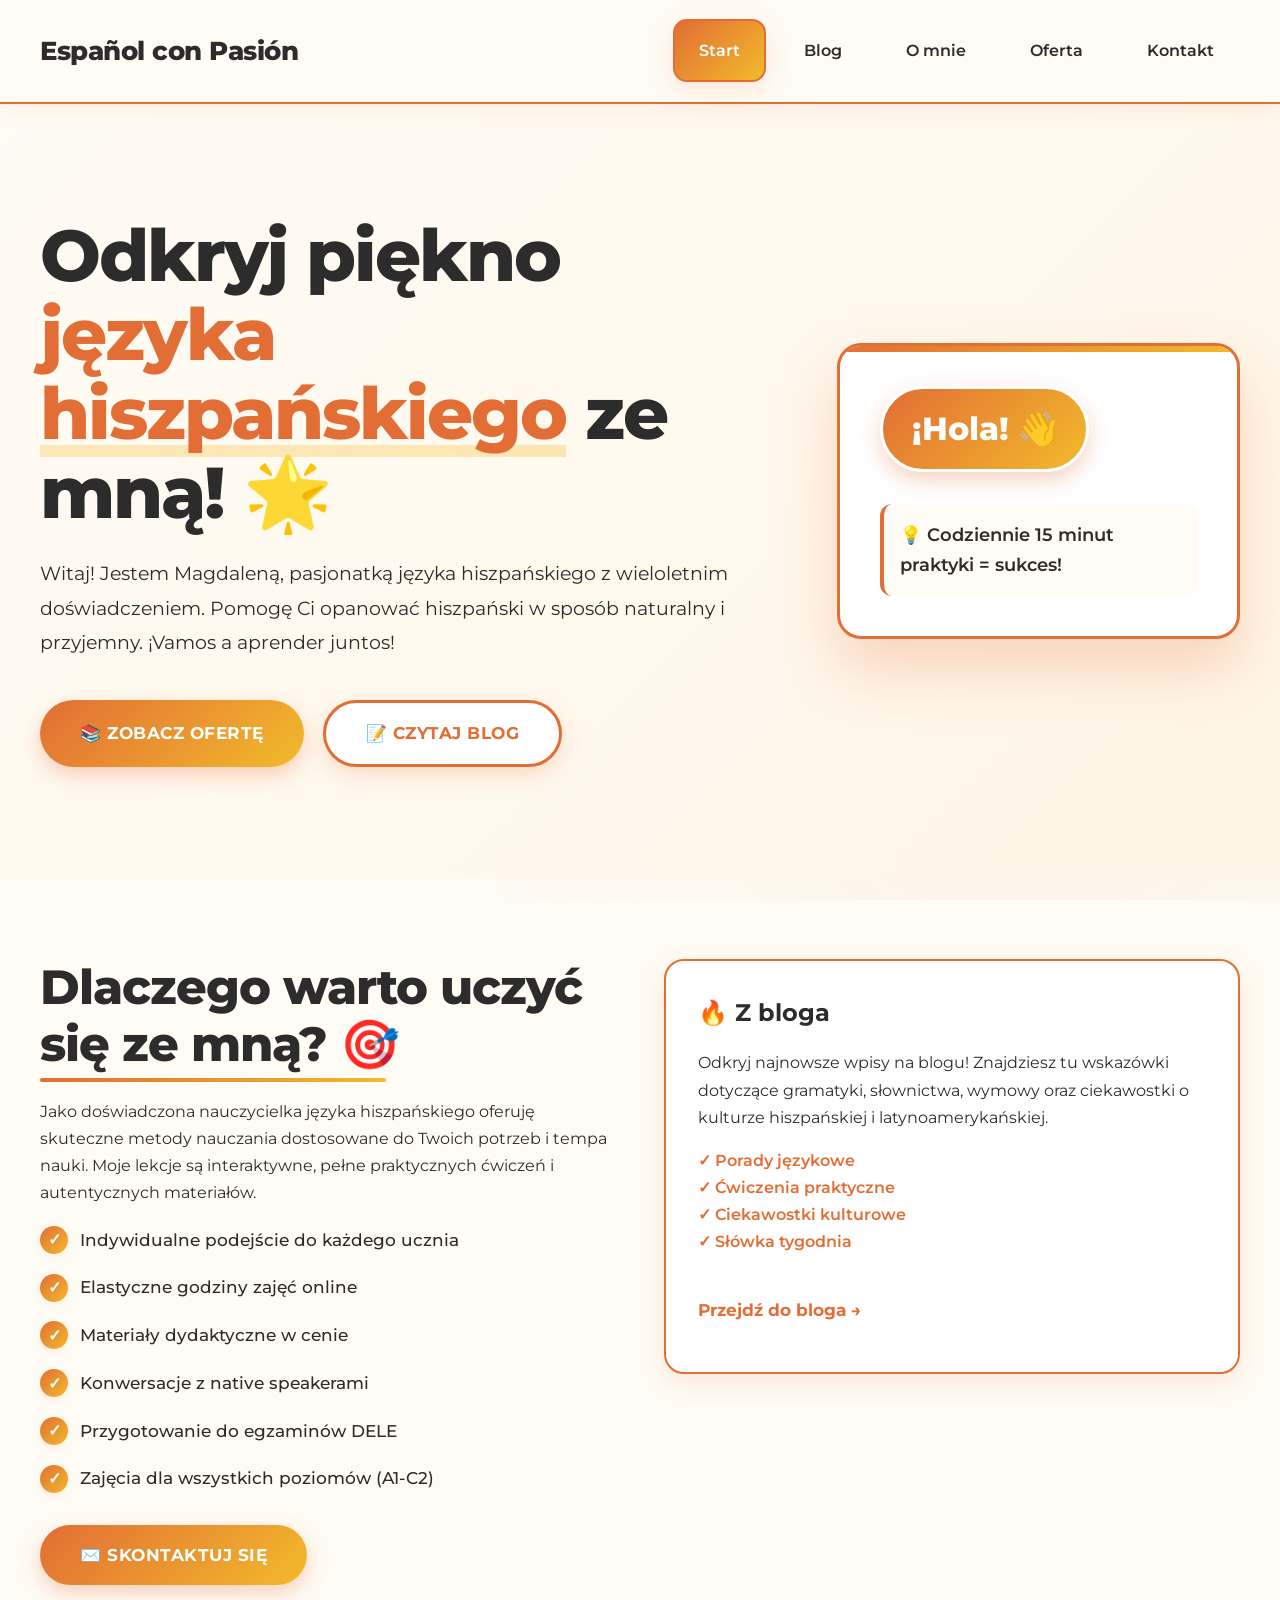
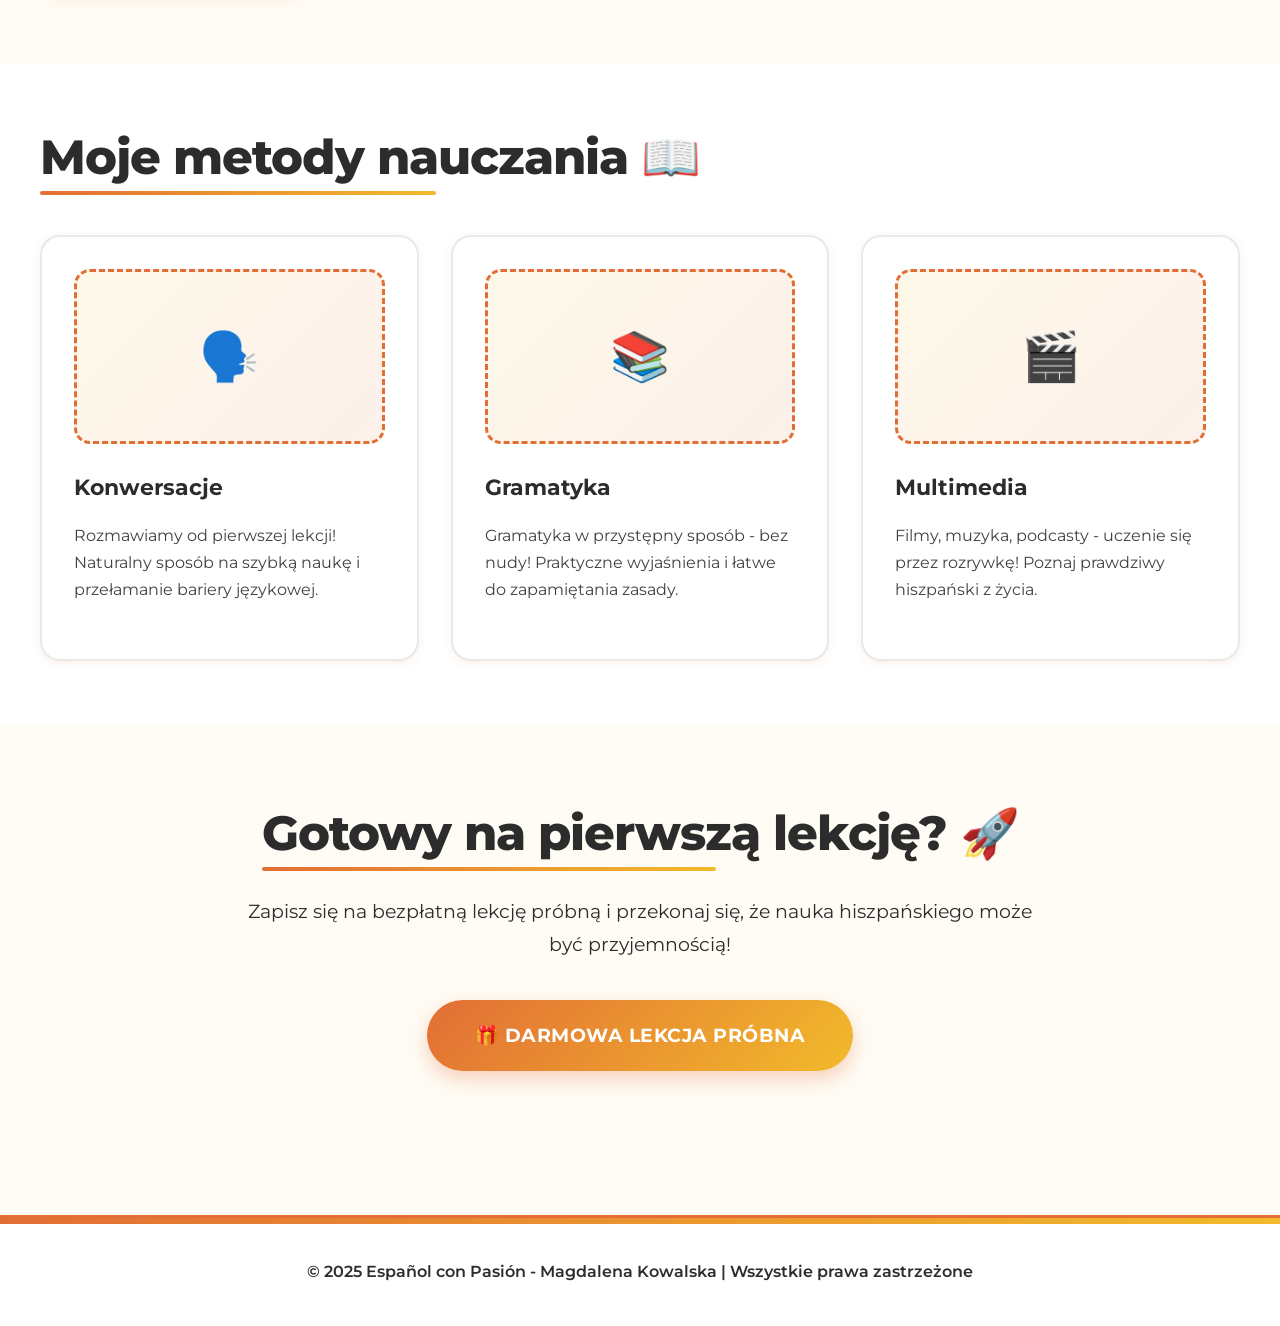
==== commit 35b82f47: "feat: Kompletna przebudowa strony nauczycielki hiszpańskiego - branch sonnet2 ✨ NOWY DESIGN I ZAWART" ====
--- a/index.html
+++ b/index.html
@@ -1,9 +1,10 @@
 <!DOCTYPE html>
-<html lang="en">
+<html lang="pl">
   <head>
     <meta charset="UTF-8" />
     <meta name="viewport" content="width=device-width, initial-scale=1.0" />
-    <title>Language Learning | Home</title>
+    <title>Nauka Hiszpańskiego - Magdalena Kowalska | Lekcje Online</title>
+    <meta name="description" content="Profesjonalne lekcje hiszpańskiego online. Nauka z pasją i doświadczeniem. Indywidualne podejście do każdego ucznia." />
     <link rel="preconnect" href="https://fonts.googleapis.com" />
     <link rel="preconnect" href="https://fonts.gstatic.com" crossorigin />
     <link href="https://fonts.googleapis.com/css2?family=Montserrat:wght@400;500;600;700;800&display=swap" rel="stylesheet" />
@@ -13,38 +14,39 @@
   <body>
     <header class="site-header">
       <div class="container nav">
-        <a class="logo" href="index.html" aria-label="Language Learning Home">✨ Language Learning</a>
+        <a class="logo" href="index.html" aria-label="Strona główna - Nauka Hiszpańskiego">Español con Pasión</a>
         <button class="nav__toggle" aria-expanded="false" aria-controls="primary-nav">
           <span class="sr-only">Toggle navigation</span>
           <span class="burger" aria-hidden="true"></span>
         </button>
-        <nav id="primary-nav" class="nav__menu" aria-label="Primary">
-          <a href="index.html" class="is-active">Home</a>
+        <nav id="primary-nav" class="nav__menu" aria-label="Główna nawigacja">
+          <a href="index.html" class="is-active">Start</a>
           <a href="blog.html">Blog</a>
-          <a href="about.html">About Me</a>
-          <a href="offer.html">Offer</a>
-          <a href="contact.html">Contact</a>
+          <a href="about.html">O mnie</a>
+          <a href="offer.html">Oferta</a>
+          <a href="contact.html">Kontakt</a>
         </nav>
       </div>
     </header>
 
     <main>
-      <section class="hero section--cream">
+      <section class="hero">
         <div class="container hero__inner">
           <div class="hero__content">
-            <h1>Learn Spanish with Ease! 🚀</h1>
+            <h1>Odkryj piękno <span>języka hiszpańskiego</span> ze mną! 🌟</h1>
             <p>
-              Build confidence in Spanish through clear explanations, practical exercises, and tips from a passionate teacher. Your journey to fluency starts here!
+              Witaj! Jestem Magdaleną, pasjonatką języka hiszpańskiego z wieloletnim doświadczeniem. 
+              Pomogę Ci opanować hiszpański w sposób naturalny i przyjemny. ¡Vamos a aprender juntos!
             </p>
             <div class="hero__actions">
-              <a class="btn" href="blog.html"><span>Read the Blog</span></a>
-              <a class="btn btn--secondary" href="offer.html"><span>See Offers</span></a>
+              <a class="btn" href="offer.html"><span>📚 Zobacz Ofertę</span></a>
+              <a class="btn btn--secondary" href="blog.html"><span>📝 Czytaj Blog</span></a>
             </div>
           </div>
           <div class="hero__visual" aria-hidden="true">
             <div class="hero__card">
               <div class="hero__badge">¡Hola! 👋</div>
-              <p class="hero__tip">💡 Daily tip: Practice 10 minutes a day for amazing results!</p>
+              <p class="hero__tip">💡 Codziennie 15 minut praktyki = sukces!</p>
             </div>
           </div>
         </div>
@@ -53,32 +55,91 @@
       <section class="section">
         <div class="container grid-two">
           <div>
-            <h2>🌟 Your path to Spanish fluency</h2>
+            <h2>Dlaczego warto uczyć się ze mną? 🎯</h2>
             <p>
-              Whether you're a beginner or aiming for advanced proficiency, this site provides resources, articles, and lessons to help you progress step by step. Transform your language skills today!
+              Jako doświadczona nauczycielka języka hiszpańskiego oferuję skuteczne metody nauczania 
+              dostosowane do Twoich potrzeb i tempa nauki. Moje lekcje są interaktywne, pełne praktycznych 
+              ćwiczeń i autentycznych materiałów.
             </p>
             <ul class="list list--checks">
-              <li>Clear, concise explanations</li>
-              <li>Practical vocabulary and grammar</li>
-              <li>Engaging activities and insights</li>
-              <li>Interactive learning experience</li>
+              <li>Indywidualne podejście do każdego ucznia</li>
+              <li>Elastyczne godziny zajęć online</li>
+              <li>Materiały dydaktyczne w cenie</li>
+              <li>Konwersacje z native speakerami</li>
+              <li>Przygotowanie do egzaminów DELE</li>
+              <li>Zajęcia dla wszystkich poziomów (A1-C2)</li>
             </ul>
-            <a class="btn" href="contact.html"><span>Get in Touch</span></a>
+            <a class="btn" href="contact.html"><span>✉️ Skontaktuj się</span></a>
           </div>
           <div class="card card--elevated">
-            <h3>📚 Latest from the blog</h3>
-            <p>Explore lessons, tips, and cultural notes to accelerate your learning. Start your journey with expert guidance.</p>
-            <a class="btn btn--link" href="blog.html">Go to Blog →</a>
+            <h3>🔥 Z bloga</h3>
+            <p>
+              Odkryj najnowsze wpisy na blogu! Znajdziesz tu wskazówki dotyczące gramatyki, 
+              słownictwa, wymowy oraz ciekawostki o kulturze hiszpańskiej i latynoamerykańskiej.
+            </p>
+            <p style="margin-top: 1rem; font-weight: 600; color: var(--orange);">
+              ✓ Porady językowe<br>
+              ✓ Ćwiczenia praktyczne<br>
+              ✓ Ciekawostki kulturowe<br>
+              ✓ Słówka tygodnia
+            </p>
+            <a class="btn btn--link" href="blog.html" style="margin-top: 1.5rem;">Przejdź do bloga →</a>
           </div>
+        </div>
+      </section>
+
+      <section class="section" style="background: white; padding: 4rem 0;">
+        <div class="container">
+          <h2 style="text-align: center; margin-bottom: 3rem;">Moje metody nauczania 📖</h2>
+          <div class="cards">
+            <div class="card">
+              <div class="card__img">
+                <span style="font-size: 3rem;">🗣️</span>
+              </div>
+              <h3 class="card__title">Konwersacje</h3>
+              <p class="card__excerpt">
+                Rozmawiamy od pierwszej lekcji! Naturalny sposób na szybką naukę i przełamanie bariery językowej.
+              </p>
+            </div>
+            <div class="card">
+              <div class="card__img">
+                <span style="font-size: 3rem;">📚</span>
+              </div>
+              <h3 class="card__title">Gramatyka</h3>
+              <p class="card__excerpt">
+                Gramatyka w przystępny sposób - bez nudy! Praktyczne wyjaśnienia i łatwe do zapamiętania zasady.
+              </p>
+            </div>
+            <div class="card">
+              <div class="card__img">
+                <span style="font-size: 3rem;">🎬</span>
+              </div>
+              <h3 class="card__title">Multimedia</h3>
+              <p class="card__excerpt">
+                Filmy, muzyka, podcasty - uczenie się przez rozrywkę! Poznaj prawdziwy hiszpański z życia.
+              </p>
+            </div>
+          </div>
+        </div>
+      </section>
+
+      <section class="section">
+        <div class="container" style="text-align: center; max-width: 800px; margin: 0 auto;">
+          <h2 style="margin-bottom: 2rem;">Gotowy na pierwszą lekcję? 🚀</h2>
+          <p style="font-size: 1.2rem; margin-bottom: 2.5rem; color: var(--gray);">
+            Zapisz się na bezpłatną lekcję próbną i przekonaj się, że nauka hiszpańskiego może być przyjemnością!
+          </p>
+          <a class="btn" href="contact.html" style="font-size: 1.2rem; padding: 1.2rem 3rem;">
+            <span>🎁 Darmowa Lekcja Próbna</span>
+          </a>
         </div>
       </section>
     </main>
 
     <footer class="site-footer">
       <div class="container">
-        <p>© 2025 Language Learning Blog</p>
+        <p>© 2025 Español con Pasión - Magdalena Kowalska | Wszystkie prawa zastrzeżone</p>
       </div>
     </footer>
   </body>
-  </html>
-
+</html>
--- a/styles.css
+++ b/styles.css
@@ -1,23 +1,28 @@
-/* Modern Color Palette with Gradients */
+/* Spanish Teacher Website - Modern Design */
+/* Color Palette */
 :root {
-  --primary-gradient: linear-gradient(135deg, #667eea 0%, #764ba2 100%);
-  --secondary-gradient: linear-gradient(135deg, #f093fb 0%, #f5576c 100%);
-  --accent-gradient: linear-gradient(135deg, #4facfe 0%, #00f2fe 100%);
-  --warm-gradient: linear-gradient(135deg, #fa709a 0%, #fee140 100%);
-  --dark: #1a1a2e;
-  --dark-light: #16213e;
-  --light: #f8f9fa;
-  --cream: #fffef9;
-  --glass-bg: rgba(255, 255, 255, 0.1);
-  --glass-border: rgba(255, 255, 255, 0.18);
-  --shadow-sm: 0 2px 8px rgba(0, 0, 0, 0.08);
-  --shadow-md: 0 8px 32px rgba(0, 0, 0, 0.12);
-  --shadow-lg: 0 20px 60px rgba(0, 0, 0, 0.15);
-  --shadow-xl: 0 30px 90px rgba(0, 0, 0, 0.2);
-  --glow: 0 0 30px rgba(102, 126, 234, 0.4);
-}
-
-/* Base Reset & Modern Defaults */
+  --gray: #2C2C2C;
+  --cream: #FFFCF5;
+  --orange: #E26E35;
+  --yellow: #F2BA2B;
+  
+  /* Gradients */
+  --gradient-warm: linear-gradient(135deg, var(--orange) 0%, var(--yellow) 100%);
+  --gradient-sunset: linear-gradient(135deg, #E26E35 0%, #F2BA2B 50%, #E26E35 100%);
+  --gradient-soft: linear-gradient(180deg, var(--cream) 0%, #fff5e6 100%);
+  
+  /* Shadows */
+  --shadow-sm: 0 2px 8px rgba(226, 110, 53, 0.1);
+  --shadow-md: 0 8px 24px rgba(226, 110, 53, 0.15);
+  --shadow-lg: 0 20px 40px rgba(226, 110, 53, 0.2);
+  --shadow-xl: 0 30px 60px rgba(226, 110, 53, 0.25);
+  
+  /* Borders */
+  --border-light: rgba(44, 44, 44, 0.1);
+  --border-medium: rgba(44, 44, 44, 0.15);
+}
+
+/* Base Styles */
 * {
   box-sizing: border-box;
   margin: 0;
@@ -30,12 +35,32 @@
 }
 
 body {
-  font-family: 'Montserrat', -apple-system, BlinkMacSystemFont, 'Segoe UI', Roboto, Oxygen, Ubuntu, Cantarell, sans-serif;
+  font-family: 'Montserrat', -apple-system, BlinkMacSystemFont, 'Segoe UI', Roboto, sans-serif;
   line-height: 1.7;
-  color: var(--dark);
-  background: linear-gradient(135deg, #f5f7fa 0%, #c3cfe2 100%);
-  background-attachment: fixed;
+  color: var(--gray);
+  background: var(--cream);
   overflow-x: hidden;
+  position: relative;
+}
+
+/* Decorative Background Pattern */
+body::before {
+  content: '';
+  position: fixed;
+  top: 0;
+  left: 0;
+  right: 0;
+  bottom: 0;
+  background-image: 
+    radial-gradient(circle at 20% 30%, rgba(242, 186, 43, 0.08) 0%, transparent 50%),
+    radial-gradient(circle at 80% 70%, rgba(226, 110, 53, 0.08) 0%, transparent 50%);
+  pointer-events: none;
+  z-index: 0;
+}
+
+main {
+  position: relative;
+  z-index: 1;
 }
 
 img {
@@ -46,6 +71,7 @@
 a {
   color: inherit;
   text-decoration: none;
+  transition: color 0.3s ease;
 }
 
 .sr-only {
@@ -74,51 +100,68 @@
   background: transparent;
 }
 
-/* Glassmorphism Header with Blur */
+/* Modern Header */
 .site-header {
-  background: rgba(255, 255, 255, 0.75);
-  backdrop-filter: blur(20px) saturate(180%);
-  -webkit-backdrop-filter: blur(20px) saturate(180%);
-  border-bottom: 1px solid rgba(255, 255, 255, 0.3);
-  box-shadow: 0 4px 24px rgba(0, 0, 0, 0.06);
+  background: rgba(255, 252, 245, 0.98);
+  backdrop-filter: blur(10px);
+  -webkit-backdrop-filter: blur(10px);
+  border-bottom: 2px solid var(--orange);
+  box-shadow: 0 4px 20px rgba(226, 110, 53, 0.1);
   position: sticky;
   top: 0;
   z-index: 1000;
-  transition: all 0.3s cubic-bezier(0.4, 0, 0.2, 1);
+  transition: all 0.3s ease;
 }
 
 .site-header:hover {
-  box-shadow: 0 8px 32px rgba(0, 0, 0, 0.08);
+  box-shadow: 0 6px 30px rgba(226, 110, 53, 0.15);
 }
 
 .nav {
   display: flex;
   align-items: center;
   justify-content: space-between;
-  gap: 1rem;
-  padding: 1rem 0;
+  gap: 1.5rem;
+  padding: 1.2rem 0;
 }
 
 .logo {
-  font-weight: 700;
-  font-size: 1.4rem;
-  background: var(--primary-gradient);
-  -webkit-background-clip: text;
-  -webkit-text-fill-color: transparent;
-  background-clip: text;
+  font-weight: 800;
+  font-size: 1.6rem;
+  color: var(--gray);
   letter-spacing: -0.5px;
+  position: relative;
   transition: transform 0.3s ease;
 }
 
+.logo::after {
+  content: '';
+  position: absolute;
+  bottom: -4px;
+  left: 0;
+  width: 100%;
+  height: 3px;
+  background: var(--gradient-warm);
+  border-radius: 2px;
+  transform: scaleX(0);
+  transform-origin: left;
+  transition: transform 0.3s ease;
+}
+
+.logo:hover::after {
+  transform: scaleX(1);
+}
+
 .logo:hover {
-  transform: scale(1.05);
-}
-
+  transform: translateY(-2px);
+}
+
+/* Navigation Toggle Button */
 .nav__toggle {
   background: white;
-  border: 2px solid rgba(102, 126, 234, 0.2);
+  border: 2px solid var(--orange);
   border-radius: 12px;
-  padding: 0.6rem 0.75rem;
+  padding: 0.7rem 0.9rem;
   display: inline-flex;
   align-items: center;
   gap: 0.5rem;
@@ -128,18 +171,24 @@
 }
 
 .nav__toggle:hover {
-  border-color: rgba(102, 126, 234, 0.5);
+  background: var(--orange);
+  transform: translateY(-2px);
   box-shadow: var(--shadow-md);
-  transform: translateY(-2px);
+}
+
+.nav__toggle:hover .burger,
+.nav__toggle:hover .burger::before,
+.nav__toggle:hover .burger::after {
+  background: white;
 }
 
 .burger {
-  width: 22px;
-  height: 2px;
-  background: linear-gradient(90deg, #667eea, #764ba2);
+  width: 24px;
+  height: 3px;
+  background: var(--orange);
   position: relative;
   display: block;
-  border-radius: 2px;
+  border-radius: 3px;
   transition: all 0.3s ease;
 }
 
@@ -148,58 +197,60 @@
   content: "";
   position: absolute;
   left: 0;
-  width: 22px;
-  height: 2px;
-  background: linear-gradient(90deg, #667eea, #764ba2);
-  border-radius: 2px;
+  width: 24px;
+  height: 3px;
+  background: var(--orange);
+  border-radius: 3px;
   transition: all 0.3s ease;
 }
 
 .burger::before {
-  top: -7px;
+  top: -8px;
 }
 
 .burger::after {
-  top: 7px;
-}
-
+  top: 8px;
+}
+
+/* Navigation Menu */
 .nav__menu {
   position: fixed;
-  inset: 80px 0 auto 0;
-  background: rgba(255, 255, 255, 0.95);
+  inset: 88px 0 auto 0;
+  background: rgba(255, 252, 245, 0.98);
   backdrop-filter: blur(20px);
   -webkit-backdrop-filter: blur(20px);
-  border-bottom: 1px solid rgba(0, 0, 0, 0.05);
+  border-bottom: 2px solid var(--orange);
   box-shadow: var(--shadow-lg);
   display: grid;
   gap: 0.5rem;
-  padding: 1.5rem;
+  padding: 2rem 1.5rem;
   transform: translateY(-120%);
   transition: transform 0.4s cubic-bezier(0.4, 0, 0.2, 1);
 }
 
 .nav__menu a {
-  padding: 0.9rem 1.2rem;
-  border-radius: 12px;
-  transition: all 0.3s ease;
-  font-weight: 500;
+  padding: 1rem 1.5rem;
+  border-radius: 14px;
+  transition: all 0.3s ease;
+  font-weight: 600;
   position: relative;
   overflow: hidden;
+  border: 2px solid transparent;
 }
 
 .nav__menu a::before {
   content: '';
   position: absolute;
   inset: 0;
-  background: var(--primary-gradient);
+  background: var(--gradient-warm);
   opacity: 0;
   transition: opacity 0.3s ease;
   z-index: -1;
 }
 
 .nav__menu a:hover {
-  transform: translateX(8px);
   color: white;
+  border-color: var(--orange);
 }
 
 .nav__menu a:hover::before {
@@ -207,9 +258,10 @@
 }
 
 .nav__menu .is-active {
-  background: var(--primary-gradient);
+  background: var(--gradient-warm);
   color: white;
   box-shadow: var(--shadow-md);
+  border-color: var(--orange);
 }
 
 .nav__menu.is-open {
@@ -227,38 +279,35 @@
     background: transparent;
     backdrop-filter: none;
     display: flex;
-    gap: 0.5rem;
+    gap: 0.75rem;
     padding: 0;
     box-shadow: none;
   }
-  .nav__menu a:hover {
-    transform: translateY(-2px);
-  }
-}
-
-/* Modern Hero Section with Gradient */
+}
+
+/* Hero Section */
 .hero {
-  padding: 6rem 0;
+  padding: 7rem 0;
   position: relative;
   overflow: hidden;
+  background: linear-gradient(135deg, var(--cream) 0%, #fff5e6 100%);
 }
 
 .hero::before {
-  content: '';
-  position: absolute;
-  top: -50%;
-  right: -30%;
-  width: 800px;
-  height: 800px;
-  background: radial-gradient(circle, rgba(102, 126, 234, 0.15) 0%, transparent 70%);
-  border-radius: 50%;
+  content: '¡';
+  position: absolute;
+  top: 10%;
+  right: 5%;
+  font-size: 20rem;
+  font-weight: 800;
+  color: rgba(242, 186, 43, 0.05);
+  z-index: 0;
   animation: float 20s ease-in-out infinite;
 }
 
 @keyframes float {
-  0%, 100% { transform: translate(0, 0) rotate(0deg); }
-  33% { transform: translate(30px, -30px) rotate(120deg); }
-  66% { transform: translate(-20px, 20px) rotate(240deg); }
+  0%, 100% { transform: translateY(0) rotate(0deg); }
+  50% { transform: translateY(-30px) rotate(5deg); }
 }
 
 .hero__inner {
@@ -270,22 +319,37 @@
 }
 
 .hero__content h1 {
-  font-size: clamp(2.5rem, 5vw, 4rem);
-  margin: 0 0 1rem;
+  font-size: clamp(2.5rem, 6vw, 4.5rem);
+  margin: 0 0 1.5rem;
   font-weight: 800;
   line-height: 1.1;
-  background: var(--primary-gradient);
-  -webkit-background-clip: text;
-  -webkit-text-fill-color: transparent;
-  background-clip: text;
-  letter-spacing: -1px;
+  color: var(--gray);
+  letter-spacing: -2px;
+  position: relative;
   animation: slideUp 0.8s ease-out;
+}
+
+.hero__content h1 span {
+  color: var(--orange);
+  position: relative;
+}
+
+.hero__content h1 span::after {
+  content: '';
+  position: absolute;
+  bottom: 0;
+  left: 0;
+  right: 0;
+  height: 12px;
+  background: var(--yellow);
+  opacity: 0.3;
+  z-index: -1;
 }
 
 @keyframes slideUp {
   from {
     opacity: 0;
-    transform: translateY(30px);
+    transform: translateY(40px);
   }
   to {
     opacity: 1;
@@ -294,17 +358,17 @@
 }
 
 .hero__content p {
-  margin: 0 0 2rem;
+  margin: 0 0 2.5rem;
   max-width: 60ch;
-  font-size: 1.15rem;
-  color: #4a5568;
+  font-size: 1.2rem;
+  color: var(--gray);
   line-height: 1.8;
   animation: slideUp 0.8s ease-out 0.2s backwards;
 }
 
 .hero__actions {
   display: flex;
-  gap: 1rem;
+  gap: 1.2rem;
   flex-wrap: wrap;
   animation: slideUp 0.8s ease-out 0.4s backwards;
 }
@@ -315,107 +379,139 @@
 }
 
 .hero__card {
-  background: rgba(255, 255, 255, 0.8);
-  backdrop-filter: blur(20px);
-  -webkit-backdrop-filter: blur(20px);
-  border: 1px solid rgba(255, 255, 255, 0.5);
-  padding: 2rem;
+  background: white;
+  border: 3px solid var(--orange);
+  padding: 2.5rem;
   border-radius: 24px;
   box-shadow: var(--shadow-xl);
   position: relative;
   overflow: hidden;
-  transition: transform 0.3s ease, box-shadow 0.3s ease;
+  transition: all 0.4s ease;
 }
 
 .hero__card::before {
+  content: '';
+  position: absolute;
+  top: 0;
+  left: 0;
+  right: 0;
+  height: 6px;
+  background: var(--gradient-warm);
+}
+
+.hero__card:hover {
+  transform: translateY(-10px) rotate(-2deg);
+  box-shadow: 0 40px 80px rgba(226, 110, 53, 0.3);
+}
+
+.hero__badge {
+  display: inline-block;
+  background: var(--gradient-warm);
+  color: white;
+  padding: 0.8rem 1.8rem;
+  border-radius: 50px;
+  font-weight: 800;
+  font-size: 2rem;
+  box-shadow: var(--shadow-md);
+  animation: pulse 2s ease-in-out infinite;
+  border: 3px solid white;
+  box-shadow: 0 8px 20px rgba(226, 110, 53, 0.3);
+}
+
+@keyframes pulse {
+  0%, 100% { transform: scale(1); }
+  50% { transform: scale(1.05); }
+}
+
+.hero__tip {
+  margin: 2rem 0 0;
+  font-size: 1.1rem;
+  color: var(--gray);
+  font-weight: 600;
+  padding: 1rem;
+  background: var(--cream);
+  border-radius: 12px;
+  border-left: 4px solid var(--orange);
+}
+
+@media (min-width: 880px) {
+  .hero__inner {
+    grid-template-columns: 1.3fr 0.7fr;
+  }
+  .hero__visual {
+    display: block;
+  }
+}
+
+/* Grid Layout */
+.grid-two {
+  display: grid;
+  gap: 3rem;
+  align-items: start;
+}
+
+@media (min-width: 860px) {
+  .grid-two {
+    grid-template-columns: 1fr 1fr;
+  }
+}
+
+/* Section Headings */
+h2 {
+  font-size: clamp(2rem, 4vw, 3rem);
+  font-weight: 800;
+  color: var(--gray);
+  margin-bottom: 1.5rem;
+  line-height: 1.2;
+  letter-spacing: -1px;
+  position: relative;
+  display: inline-block;
+}
+
+h2::after {
+  content: '';
+  position: absolute;
+  bottom: -8px;
+  left: 0;
+  width: 60%;
+  height: 4px;
+  background: var(--gradient-warm);
+  border-radius: 2px;
+}
+
+h3 {
+  font-size: 1.5rem;
+  font-weight: 700;
+  color: var(--gray);
+  margin-bottom: 1rem;
+}
+
+/* Cards */
+.cards {
+  display: grid;
+  grid-template-columns: repeat(auto-fill, minmax(320px, 1fr));
+  gap: 2rem;
+}
+
+.card {
+  background: white;
+  border: 2px solid var(--border-light);
+  border-radius: 20px;
+  padding: 2rem;
+  box-shadow: var(--shadow-sm);
+  transition: all 0.4s cubic-bezier(0.4, 0, 0.2, 1);
+  position: relative;
+  overflow: hidden;
+}
+
+.card::before {
   content: '';
   position: absolute;
   top: 0;
   left: 0;
   right: 0;
   height: 4px;
-  background: var(--accent-gradient);
-}
-
-.hero__card:hover {
-  transform: translateY(-10px) scale(1.02);
-  box-shadow: var(--shadow-xl), var(--glow);
-}
-
-.hero__badge {
-  display: inline-block;
-  background: var(--warm-gradient);
-  color: white;
-  padding: 0.5rem 1.2rem;
-  border-radius: 50px;
-  font-weight: 700;
-  font-size: 1.5rem;
-  box-shadow: var(--shadow-md);
-  animation: pulse 2s ease-in-out infinite;
-}
-
-@keyframes pulse {
-  0%, 100% { transform: scale(1); }
-  50% { transform: scale(1.05); }
-}
-
-.hero__tip {
-  margin: 1.5rem 0 0;
-  font-size: 1rem;
-  color: #4a5568;
-  font-weight: 500;
-}
-
-@media (min-width: 880px) {
-  .hero__inner {
-    grid-template-columns: 1.2fr 0.8fr;
-  }
-  .hero__visual {
-    display: block;
-  }
-}
-
-/* Grid Layout */
-.grid-two {
-  display: grid;
-  gap: 2rem;
-  align-items: center;
-}
-
-@media (min-width: 860px) {
-  .grid-two {
-    grid-template-columns: 1fr 1fr;
-  }
-}
-
-/* Modern Cards with Glassmorphism */
-.cards {
-  display: grid;
-  grid-template-columns: repeat(auto-fill, minmax(300px, 1fr));
-  gap: 1.5rem;
-}
-
-.card {
-  background: rgba(255, 255, 255, 0.85);
-  backdrop-filter: blur(20px);
-  -webkit-backdrop-filter: blur(20px);
-  border: 1px solid rgba(255, 255, 255, 0.5);
-  border-radius: 20px;
-  padding: 1.5rem;
-  box-shadow: var(--shadow-md);
-  transition: all 0.4s cubic-bezier(0.4, 0, 0.2, 1);
-  position: relative;
-  overflow: hidden;
-}
-
-.card::before {
-  content: '';
-  position: absolute;
-  top: 0;
-  left: 0;
-  right: 0;
-  height: 3px;
-  background: var(--primary-gradient);
+  background: var(--gradient-warm);
   transform: scaleX(0);
   transform-origin: left;
   transition: transform 0.4s ease;
@@ -426,32 +522,33 @@
 }
 
 .card--elevated {
-  box-shadow: var(--shadow-lg);
+  box-shadow: var(--shadow-md);
+  border-color: var(--orange);
 }
 
 .card:hover {
-  transform: translateY(-8px) scale(1.02);
+  transform: translateY(-8px);
   box-shadow: var(--shadow-xl);
+  border-color: var(--orange);
 }
 
 .card__img {
   aspect-ratio: 16/9;
-  background: linear-gradient(135deg, rgba(102, 126, 234, 0.1) 0%, rgba(118, 75, 162, 0.1) 100%);
-  border: 2px dashed rgba(102, 126, 234, 0.3);
+  background: linear-gradient(135deg, rgba(242, 186, 43, 0.1) 0%, rgba(226, 110, 53, 0.1) 100%);
+  border: 3px dashed var(--orange);
   border-radius: 16px;
   display: grid;
   place-items: center;
-  color: #667eea;
-  font-size: 0.95rem;
-  font-weight: 600;
-  margin-bottom: 1rem;
+  color: var(--orange);
+  font-size: 1rem;
+  font-weight: 700;
+  margin-bottom: 1.5rem;
   overflow: hidden;
   transition: all 0.3s ease;
 }
 
 .card__img:hover {
-  border-color: rgba(102, 126, 234, 0.6);
-  background: linear-gradient(135deg, rgba(102, 126, 234, 0.15) 0%, rgba(118, 75, 162, 0.15) 100%);
+  background: linear-gradient(135deg, rgba(242, 186, 43, 0.2) 0%, rgba(226, 110, 53, 0.2) 100%);
 }
 
 .card__img img {
@@ -466,95 +563,101 @@
 }
 
 .card__title {
-  margin: 0.5rem 0 0.75rem;
+  margin: 0.5rem 0 1rem;
   font-weight: 700;
-  font-size: 1.3rem;
-  color: var(--dark);
+  font-size: 1.4rem;
+  color: var(--gray);
 }
 
 .card__excerpt {
-  margin: 0.5rem 0 1rem;
-  color: #4a5568;
-  line-height: 1.6;
+  margin: 0.5rem 0 1.5rem;
+  color: var(--gray);
+  line-height: 1.7;
+  opacity: 0.9;
 }
 
 .card__actions {
   display: flex;
-  gap: 0.75rem;
+  gap: 1rem;
   align-items: center;
   flex-wrap: wrap;
 }
 
-/* Stylish Lists */
+/* Lists */
 .list {
   padding: 0;
-  margin: 0 0 1.5rem;
+  margin: 0 0 2rem;
   list-style: none;
 }
 
 .list--checks li {
   position: relative;
-  padding-left: 2rem;
-  margin: 1rem 0;
-  color: #4a5568;
+  padding-left: 2.5rem;
+  margin: 1.2rem 0;
+  color: var(--gray);
   font-weight: 500;
-  transition: transform 0.3s ease;
+  font-size: 1.05rem;
+  transition: all 0.3s ease;
 }
 
 .list--checks li:hover {
-  transform: translateX(5px);
+  transform: translateX(8px);
+  color: var(--orange);
 }
 
 .list--checks li::before {
   content: '✓';
   position: absolute;
   left: 0;
-  top: 0;
-  width: 24px;
-  height: 24px;
-  background: var(--primary-gradient);
+  top: 50%;
+  transform: translateY(-50%);
+  width: 28px;
+  height: 28px;
+  background: var(--gradient-warm);
   color: white;
   border-radius: 50%;
   display: flex;
   align-items: center;
   justify-content: center;
-  font-weight: 700;
-  font-size: 0.85rem;
+  font-weight: 800;
+  font-size: 1rem;
   box-shadow: var(--shadow-sm);
 }
 
-/* Modern Gradient Buttons */
+/* Modern Buttons */
 .btn {
   display: inline-flex;
   align-items: center;
   justify-content: center;
-  gap: 0.5rem;
-  padding: 0.9rem 2rem;
+  gap: 0.75rem;
+  padding: 1rem 2.5rem;
   border-radius: 50px;
   border: none;
-  background: var(--primary-gradient);
+  background: var(--gradient-warm);
   color: white;
-  font-weight: 600;
-  font-size: 1rem;
+  font-weight: 700;
+  font-size: 1.05rem;
   cursor: pointer;
   transition: all 0.3s cubic-bezier(0.4, 0, 0.2, 1);
-  box-shadow: 0 10px 30px rgba(102, 126, 234, 0.3);
+  box-shadow: 0 8px 20px rgba(226, 110, 53, 0.3);
   position: relative;
   overflow: hidden;
+  text-transform: uppercase;
+  letter-spacing: 0.5px;
 }
 
 .btn::before {
   content: '';
   position: absolute;
   inset: 0;
-  background: linear-gradient(135deg, #764ba2 0%, #667eea 100%);
+  background: linear-gradient(135deg, var(--yellow) 0%, var(--orange) 100%);
   opacity: 0;
   transition: opacity 0.3s ease;
 }
 
 .btn:hover {
   transform: translateY(-3px) scale(1.05);
-  box-shadow: 0 15px 40px rgba(102, 126, 234, 0.4), var(--glow);
+  box-shadow: 0 12px 30px rgba(226, 110, 53, 0.4);
 }
 
 .btn:hover::before {
@@ -571,34 +674,39 @@
 }
 
 .btn--secondary {
-  background: var(--warm-gradient);
-  box-shadow: 0 10px 30px rgba(250, 112, 154, 0.3);
+  background: white;
+  color: var(--orange);
+  border: 3px solid var(--orange);
+  box-shadow: 0 8px 20px rgba(226, 110, 53, 0.2);
 }
 
 .btn--secondary::before {
-  background: linear-gradient(135deg, #fee140 0%, #fa709a 100%);
+  background: var(--gradient-warm);
 }
 
 .btn--secondary:hover {
-  box-shadow: 0 15px 40px rgba(250, 112, 154, 0.4);
+  color: white;
+  box-shadow: 0 12px 30px rgba(226, 110, 53, 0.3);
 }
 
 .btn--link {
   background: transparent;
-  color: #667eea;
+  color: var(--orange);
   border: none;
   box-shadow: none;
   padding-left: 0;
-  font-weight: 600;
+  font-weight: 700;
+  text-transform: none;
+  letter-spacing: normal;
   text-decoration: underline;
   text-decoration-color: transparent;
   transition: all 0.3s ease;
 }
 
 .btn--link:hover {
-  color: #764ba2;
-  text-decoration-color: #764ba2;
-  transform: translateX(5px);
+  color: var(--gray);
+  text-decoration-color: var(--orange);
+  transform: translateX(8px);
   box-shadow: none;
 }
 
@@ -606,19 +714,19 @@
   display: none;
 }
 
-/* Modern Forms */
+/* Forms */
 .form {
   display: grid;
-  gap: 1.25rem;
+  gap: 1.5rem;
 }
 
 .form--wide {
-  max-width: 800px;
+  max-width: 900px;
 }
 
 .form__grid {
   display: grid;
-  gap: 1.25rem;
+  gap: 1.5rem;
 }
 
 @media (min-width: 700px) {
@@ -629,62 +737,76 @@
 
 .form__field {
   display: grid;
-  gap: 0.5rem;
+  gap: 0.6rem;
 }
 
 .form__field label {
-  font-weight: 600;
-  color: var(--dark);
-  font-size: 0.95rem;
+  font-weight: 700;
+  color: var(--gray);
+  font-size: 1rem;
+  text-transform: uppercase;
+  letter-spacing: 0.5px;
+  font-size: 0.9rem;
 }
 
 .form__field input,
 .form__field textarea {
-  border: 2px solid rgba(102, 126, 234, 0.2);
-  border-radius: 12px;
-  padding: 0.9rem 1.2rem;
+  border: 2px solid var(--border-medium);
+  border-radius: 14px;
+  padding: 1rem 1.5rem;
   font: inherit;
-  color: var(--dark);
-  background: rgba(255, 255, 255, 0.9);
+  color: var(--gray);
+  background: white;
   transition: all 0.3s ease;
   box-shadow: var(--shadow-sm);
+  font-size: 1rem;
 }
 
 .form__field input:focus,
 .form__field textarea:focus {
   outline: none;
-  border-color: #667eea;
-  box-shadow: 0 0 0 4px rgba(102, 126, 234, 0.1), var(--shadow-md);
+  border-color: var(--orange);
+  box-shadow: 0 0 0 4px rgba(226, 110, 53, 0.1), var(--shadow-md);
   transform: translateY(-2px);
+}
+
+.form__field input::placeholder,
+.form__field textarea::placeholder {
+  color: rgba(44, 44, 44, 0.4);
 }
 
 .form__actions {
   display: flex;
-  gap: 1rem;
+  gap: 1.2rem;
   flex-wrap: wrap;
 }
 
 /* Photo Placeholder */
 .photo-placeholder {
   aspect-ratio: 4/3;
-  background: linear-gradient(135deg, rgba(102, 126, 234, 0.1) 0%, rgba(118, 75, 162, 0.1) 100%);
-  color: #667eea;
-  border: 3px dashed rgba(102, 126, 234, 0.3);
-  border-radius: 20px;
+  background: linear-gradient(135deg, rgba(242, 186, 43, 0.1) 0%, rgba(226, 110, 53, 0.1) 100%);
+  color: var(--orange);
+  border: 4px dashed var(--orange);
+  border-radius: 24px;
   display: grid;
   place-items: center;
-  font-weight: 600;
-  font-size: 1.1rem;
+  font-weight: 700;
+  font-size: 1.2rem;
   transition: all 0.3s ease;
 }
 
 .photo-placeholder:hover {
-  border-color: rgba(102, 126, 234, 0.6);
-  background: linear-gradient(135deg, rgba(102, 126, 234, 0.15) 0%, rgba(118, 75, 162, 0.15) 100%);
+  background: linear-gradient(135deg, rgba(242, 186, 43, 0.2) 0%, rgba(226, 110, 53, 0.2) 100%);
   transform: scale(1.02);
-}
-
-/* Modern Modal */
+  border-color: var(--gray);
+}
+
+.photo-placeholder span {
+  text-align: center;
+  padding: 2rem;
+}
+
+/* Modal */
 .modal {
   position: fixed;
   inset: 0;
@@ -705,29 +827,29 @@
 .modal__backdrop {
   position: absolute;
   inset: 0;
-  background: rgba(26, 26, 46, 0.7);
+  background: rgba(44, 44, 44, 0.8);
   backdrop-filter: blur(8px);
   -webkit-backdrop-filter: blur(8px);
 }
 
 .modal__content {
   position: relative;
-  background: rgba(255, 255, 255, 0.95);
-  backdrop-filter: blur(20px);
-  -webkit-backdrop-filter: blur(20px);
-  width: min(800px, 94%);
-  margin: 8vh auto;
-  border-radius: 24px;
-  padding: 2.5rem;
+  background: var(--cream);
+  width: min(900px, 94%);
+  margin: 6vh auto;
+  border-radius: 28px;
+  padding: 3rem;
   box-shadow: var(--shadow-xl);
-  border: 1px solid rgba(255, 255, 255, 0.5);
+  border: 3px solid var(--orange);
   animation: slideUpModal 0.4s cubic-bezier(0.4, 0, 0.2, 1);
+  max-height: 88vh;
+  overflow-y: auto;
 }
 
 @keyframes slideUpModal {
   from {
     opacity: 0;
-    transform: translateY(50px) scale(0.95);
+    transform: translateY(60px) scale(0.9);
   }
   to {
     opacity: 1;
@@ -737,48 +859,62 @@
 
 .modal__close {
   position: absolute;
-  right: 1rem;
-  top: 1rem;
-  background: rgba(102, 126, 234, 0.1);
+  right: 1.5rem;
+  top: 1.5rem;
+  background: var(--orange);
   border: none;
-  width: 40px;
-  height: 40px;
+  width: 44px;
+  height: 44px;
   border-radius: 50%;
-  font-size: 1.5rem;
+  font-size: 1.8rem;
   line-height: 1;
   cursor: pointer;
-  color: #667eea;
+  color: white;
   transition: all 0.3s ease;
   display: flex;
   align-items: center;
   justify-content: center;
+  font-weight: 700;
+  box-shadow: var(--shadow-md);
 }
 
 .modal__close:hover {
-  background: var(--primary-gradient);
-  color: white;
+  background: var(--gray);
   transform: rotate(90deg) scale(1.1);
+  box-shadow: var(--shadow-lg);
 }
 
 .modal__content h2 {
-  margin-bottom: 1.5rem;
-  font-size: 2rem;
-  background: var(--primary-gradient);
-  -webkit-background-clip: text;
-  -webkit-text-fill-color: transparent;
-  background-clip: text;
+  margin-bottom: 2rem;
+  font-size: 2.2rem;
+  color: var(--gray);
 }
 
 /* Footer */
 .site-footer {
-  background: rgba(255, 255, 255, 0.7);
-  backdrop-filter: blur(20px);
-  -webkit-backdrop-filter: blur(20px);
-  border-top: 1px solid rgba(0, 0, 0, 0.05);
-  padding: 2rem 0;
+  background: white;
+  border-top: 3px solid var(--orange);
+  padding: 2.5rem 0;
   text-align: center;
-  color: #4a5568;
-  font-weight: 500;
+  color: var(--gray);
+  font-weight: 600;
+  margin-top: 4rem;
+  position: relative;
+}
+
+.site-footer::before {
+  content: '';
+  position: absolute;
+  top: 0;
+  left: 0;
+  right: 0;
+  height: 6px;
+  background: var(--gradient-warm);
+}
+
+.site-footer p {
+  margin: 0;
+  font-size: 1rem;
 }
 
 /* Utility Classes */
@@ -786,29 +922,39 @@
   display: flex;
   align-items: center;
   justify-content: space-between;
-  gap: 1rem;
+  gap: 1.5rem;
   flex-wrap: wrap;
 }
 
-/* Smooth Scrollbar */
+/* Custom Scrollbar */
 ::-webkit-scrollbar {
-  width: 12px;
+  width: 14px;
 }
 
 ::-webkit-scrollbar-track {
-  background: #f1f1f1;
+  background: var(--cream);
 }
 
 ::-webkit-scrollbar-thumb {
-  background: var(--primary-gradient);
-  border-radius: 6px;
+  background: var(--gradient-warm);
+  border-radius: 10px;
+  border: 3px solid var(--cream);
 }
 
 ::-webkit-scrollbar-thumb:hover {
-  background: linear-gradient(135deg, #764ba2 0%, #667eea 100%);
-}
-
-/* Loading Animation */
+  background: linear-gradient(135deg, var(--orange) 0%, var(--yellow) 100%);
+}
+
+/* Accessibility - Focus States */
+a:focus-visible,
+button:focus-visible,
+input:focus-visible,
+textarea:focus-visible {
+  outline: 3px solid var(--orange);
+  outline-offset: 3px;
+}
+
+/* Loading State */
 @keyframes shimmer {
   0% {
     background-position: -1000px 0;
@@ -820,6 +966,32 @@
 
 .loading {
   animation: shimmer 2s infinite linear;
-  background: linear-gradient(to right, #f0f0f0 4%, #e0e0e0 25%, #f0f0f0 36%);
+  background: linear-gradient(to right, var(--cream) 4%, #f5e6d3 25%, var(--cream) 36%);
   background-size: 1000px 100%;
+}
+
+/* Responsive Typography */
+@media (max-width: 640px) {
+  body {
+    font-size: 15px;
+  }
+  
+  h1 {
+    letter-spacing: -1px;
+  }
+  
+  h2::after {
+    width: 80%;
+  }
+}
+
+/* Print Styles */
+@media print {
+  .site-header,
+  .site-footer,
+  .nav__toggle,
+  .btn,
+  .modal {
+    display: none;
+  }
 }
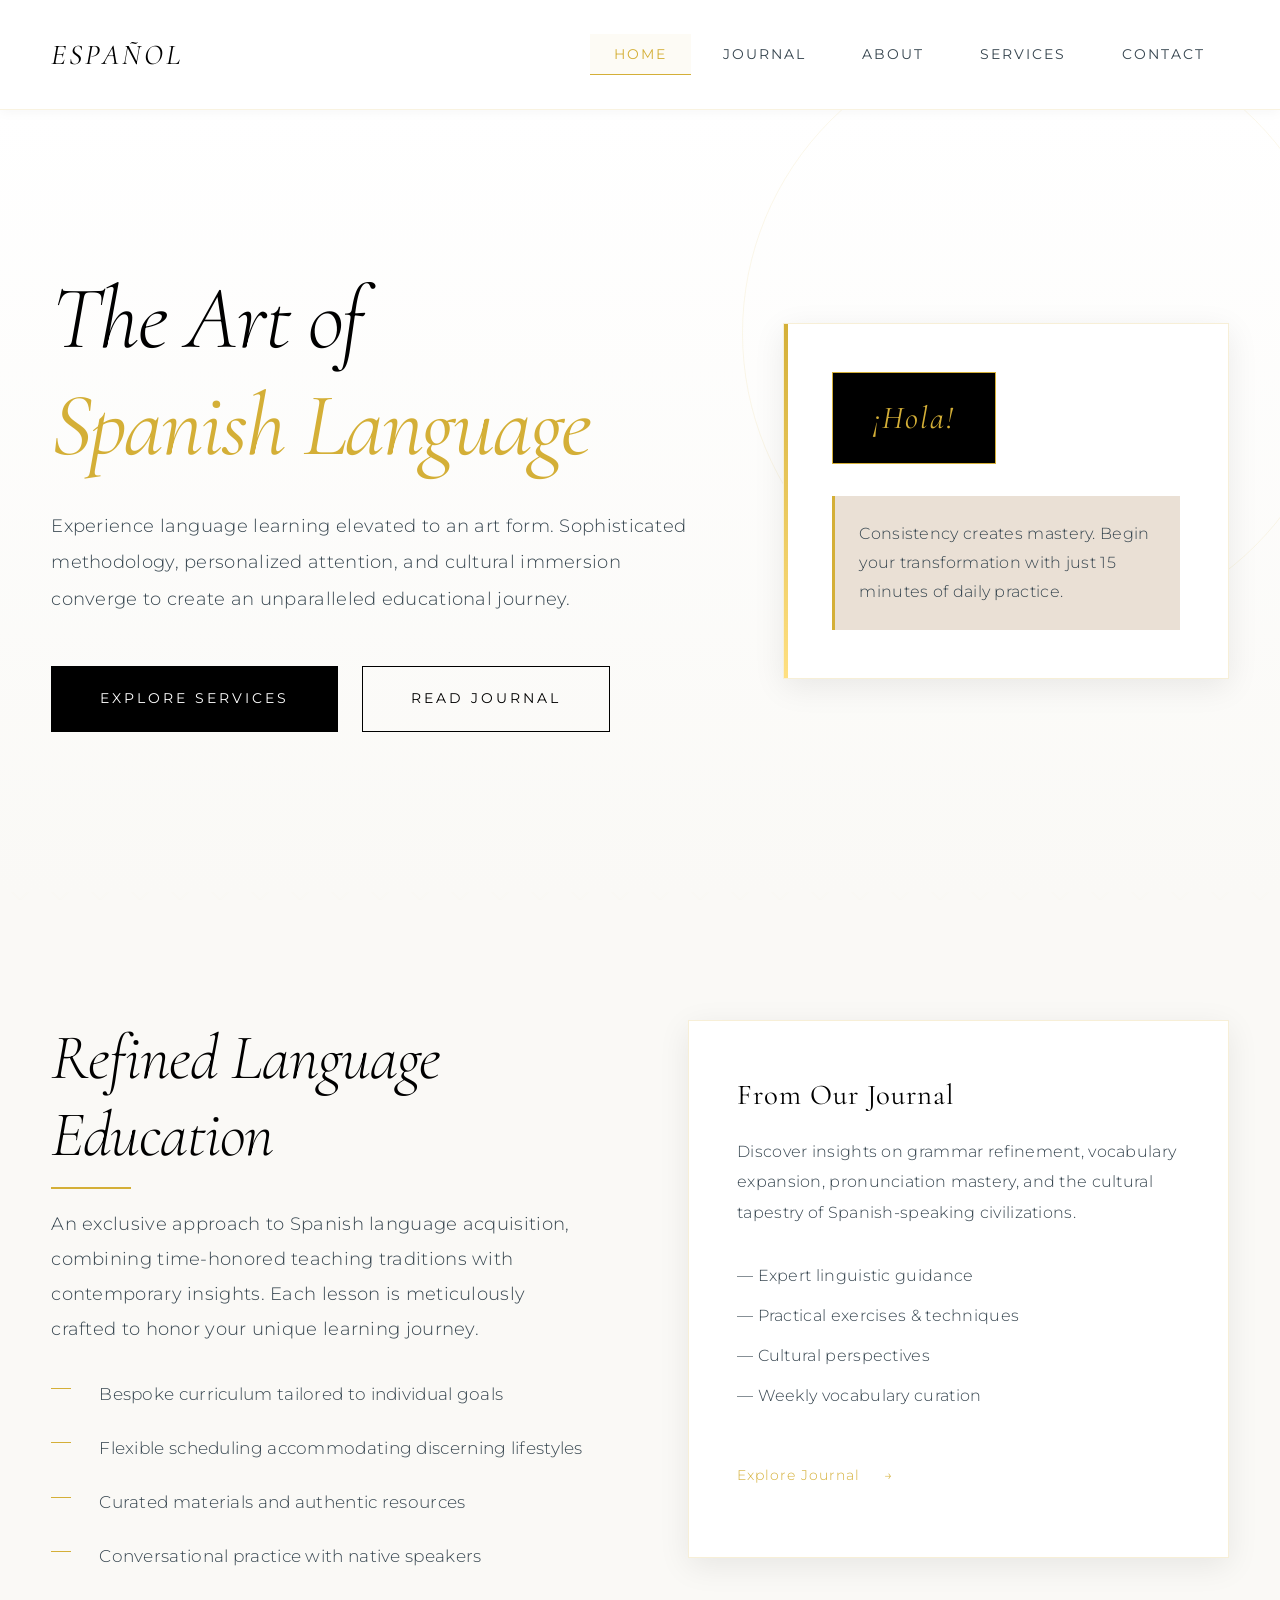
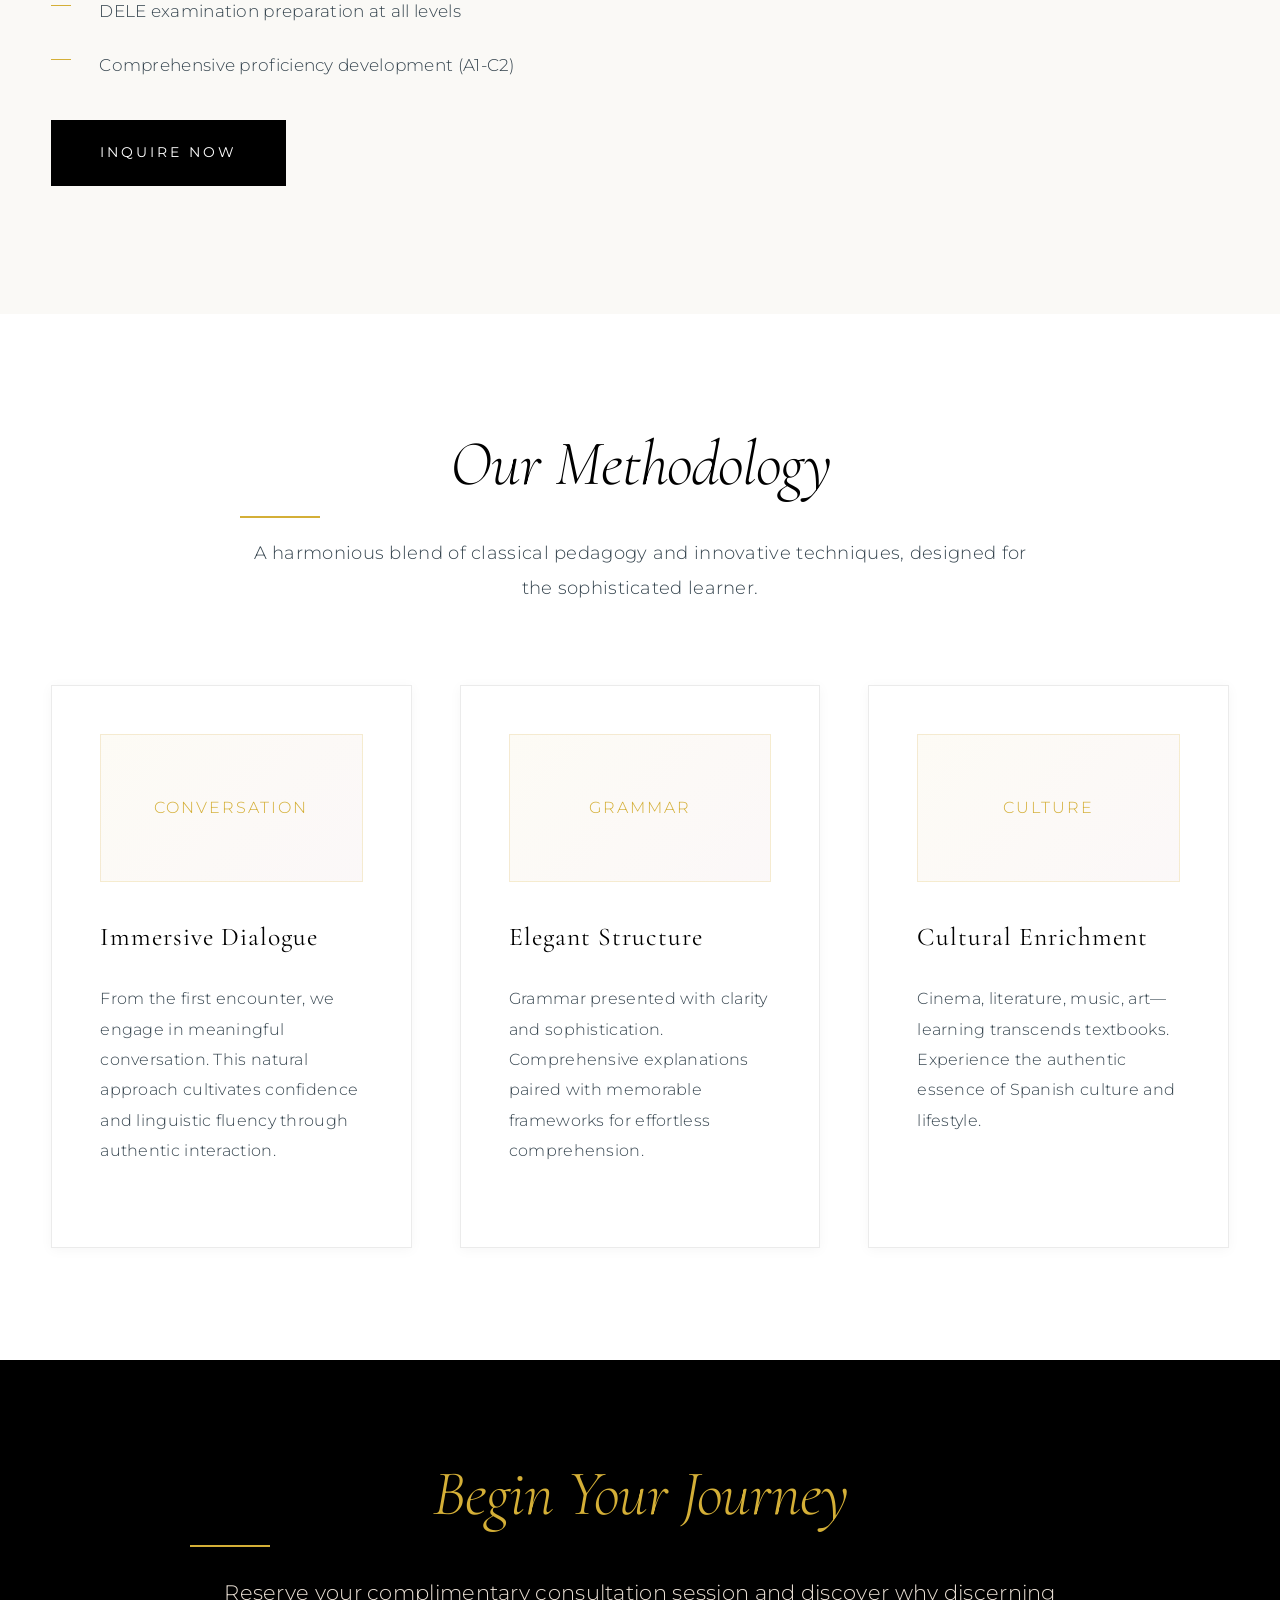
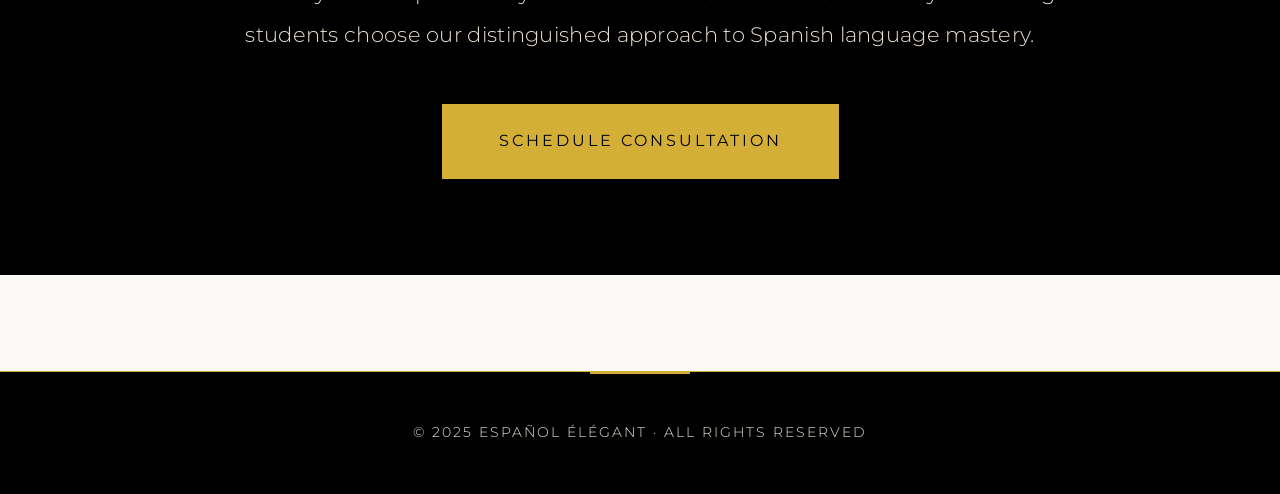
==== commit 31cbfdce: "feat: Fashion editorial redesign - luxury minimalist style ✨ ESPAÑOL ÉLÉGANT - FASHION EDITION:  🎨 D" ====
--- a/index.html
+++ b/index.html
@@ -3,28 +3,28 @@
   <head>
     <meta charset="UTF-8" />
     <meta name="viewport" content="width=device-width, initial-scale=1.0" />
-    <title>Nauka Hiszpańskiego - Magdalena Kowalska | Lekcje Online</title>
-    <meta name="description" content="Profesjonalne lekcje hiszpańskiego online. Nauka z pasją i doświadczeniem. Indywidualne podejście do każdego ucznia." />
+    <title>Español Élégant - Premium Spanish Language Experience</title>
+    <meta name="description" content="Discover the art of Spanish language with elegance and sophistication. Premium private lessons with expert guidance." />
     <link rel="preconnect" href="https://fonts.googleapis.com" />
     <link rel="preconnect" href="https://fonts.gstatic.com" crossorigin />
-    <link href="https://fonts.googleapis.com/css2?family=Montserrat:wght@400;500;600;700;800&display=swap" rel="stylesheet" />
+    <link href="https://fonts.googleapis.com/css2?family=Cormorant+Garamond:ital,wght@0,300;0,400;0,500;1,300;1,400;1,500&family=Montserrat:wght@300;400;500;600;700&display=swap" rel="stylesheet" />
     <link rel="stylesheet" href="./styles.css" />
     <script defer src="./script.js"></script>
   </head>
   <body>
     <header class="site-header">
       <div class="container nav">
-        <a class="logo" href="index.html" aria-label="Strona główna - Nauka Hiszpańskiego">Español con Pasión</a>
+        <a class="logo" href="index.html" aria-label="Home - Español Élégant">ESPAÑOL</a>
         <button class="nav__toggle" aria-expanded="false" aria-controls="primary-nav">
-          <span class="sr-only">Toggle navigation</span>
+          <span class="sr-only">Menu</span>
           <span class="burger" aria-hidden="true"></span>
         </button>
-        <nav id="primary-nav" class="nav__menu" aria-label="Główna nawigacja">
-          <a href="index.html" class="is-active">Start</a>
-          <a href="blog.html">Blog</a>
-          <a href="about.html">O mnie</a>
-          <a href="offer.html">Oferta</a>
-          <a href="contact.html">Kontakt</a>
+        <nav id="primary-nav" class="nav__menu" aria-label="Main Navigation">
+          <a href="index.html" class="is-active">Home</a>
+          <a href="blog.html">Journal</a>
+          <a href="about.html">About</a>
+          <a href="offer.html">Services</a>
+          <a href="contact.html">Contact</a>
         </nav>
       </div>
     </header>
@@ -33,20 +33,21 @@
       <section class="hero">
         <div class="container hero__inner">
           <div class="hero__content">
-            <h1>Odkryj piękno <span>języka hiszpańskiego</span> ze mną! 🌟</h1>
+            <h1>The Art of <span>Spanish Language</span></h1>
             <p>
-              Witaj! Jestem Magdaleną, pasjonatką języka hiszpańskiego z wieloletnim doświadczeniem. 
-              Pomogę Ci opanować hiszpański w sposób naturalny i przyjemny. ¡Vamos a aprender juntos!
+              Experience language learning elevated to an art form. Sophisticated methodology, 
+              personalized attention, and cultural immersion converge to create an unparalleled 
+              educational journey.
             </p>
             <div class="hero__actions">
-              <a class="btn" href="offer.html"><span>📚 Zobacz Ofertę</span></a>
-              <a class="btn btn--secondary" href="blog.html"><span>📝 Czytaj Blog</span></a>
+              <a class="btn" href="offer.html"><span>Explore Services</span></a>
+              <a class="btn btn--secondary" href="blog.html"><span>Read Journal</span></a>
             </div>
           </div>
           <div class="hero__visual" aria-hidden="true">
             <div class="hero__card">
-              <div class="hero__badge">¡Hola! 👋</div>
-              <p class="hero__tip">💡 Codziennie 15 minut praktyki = sukces!</p>
+              <div class="hero__badge">¡Hola!</div>
+              <p class="hero__tip">Consistency creates mastery. Begin your transformation with just 15 minutes of daily practice.</p>
             </div>
           </div>
         </div>
@@ -55,82 +56,92 @@
       <section class="section">
         <div class="container grid-two">
           <div>
-            <h2>Dlaczego warto uczyć się ze mną? 🎯</h2>
-            <p>
-              Jako doświadczona nauczycielka języka hiszpańskiego oferuję skuteczne metody nauczania 
-              dostosowane do Twoich potrzeb i tempa nauki. Moje lekcje są interaktywne, pełne praktycznych 
-              ćwiczeń i autentycznych materiałów.
+            <h2>Refined Language Education</h2>
+            <p style="font-size: 1.1rem; line-height: 2; margin-bottom: 2rem; font-weight: 300;">
+              An exclusive approach to Spanish language acquisition, combining time-honored teaching 
+              traditions with contemporary insights. Each lesson is meticulously crafted to honor 
+              your unique learning journey.
             </p>
             <ul class="list list--checks">
-              <li>Indywidualne podejście do każdego ucznia</li>
-              <li>Elastyczne godziny zajęć online</li>
-              <li>Materiały dydaktyczne w cenie</li>
-              <li>Konwersacje z native speakerami</li>
-              <li>Przygotowanie do egzaminów DELE</li>
-              <li>Zajęcia dla wszystkich poziomów (A1-C2)</li>
+              <li>Bespoke curriculum tailored to individual goals</li>
+              <li>Flexible scheduling accommodating discerning lifestyles</li>
+              <li>Curated materials and authentic resources</li>
+              <li>Conversational practice with native speakers</li>
+              <li>DELE examination preparation at all levels</li>
+              <li>Comprehensive proficiency development (A1-C2)</li>
             </ul>
-            <a class="btn" href="contact.html"><span>✉️ Skontaktuj się</span></a>
+            <a class="btn" href="contact.html"><span>Inquire Now</span></a>
           </div>
           <div class="card card--elevated">
-            <h3>🔥 Z bloga</h3>
-            <p>
-              Odkryj najnowsze wpisy na blogu! Znajdziesz tu wskazówki dotyczące gramatyki, 
-              słownictwa, wymowy oraz ciekawostki o kulturze hiszpańskiej i latynoamerykańskiej.
+            <h3>From Our Journal</h3>
+            <p style="line-height: 1.9; font-weight: 300; margin-bottom: 1.5rem;">
+              Discover insights on grammar refinement, vocabulary expansion, pronunciation mastery, 
+              and the cultural tapestry of Spanish-speaking civilizations.
             </p>
-            <p style="margin-top: 1rem; font-weight: 600; color: var(--orange);">
-              ✓ Porady językowe<br>
-              ✓ Ćwiczenia praktyczne<br>
-              ✓ Ciekawostki kulturowe<br>
-              ✓ Słówka tygodnia
-            </p>
-            <a class="btn btn--link" href="blog.html" style="margin-top: 1.5rem;">Przejdź do bloga →</a>
+            <div style="margin-top: 2rem; font-weight: 300; line-height: 2; color: var(--charcoal);">
+              <p style="margin-bottom: 0.5rem;">— Expert linguistic guidance</p>
+              <p style="margin-bottom: 0.5rem;">— Practical exercises & techniques</p>
+              <p style="margin-bottom: 0.5rem;">— Cultural perspectives</p>
+              <p>— Weekly vocabulary curation</p>
+            </div>
+            <a class="btn btn--link" href="blog.html" style="margin-top: 2rem;">Explore Journal</a>
           </div>
         </div>
       </section>
 
-      <section class="section" style="background: white; padding: 4rem 0;">
+      <section class="section" style="background: var(--white); padding: 7rem 0;">
         <div class="container">
-          <h2 style="text-align: center; margin-bottom: 3rem;">Moje metody nauczania 📖</h2>
+          <div style="text-align: center; max-width: 800px; margin: 0 auto 5rem;">
+            <h2 style="display: block; margin-bottom: 2rem;">Our Methodology</h2>
+            <p style="font-size: 1.1rem; line-height: 2; font-weight: 300; color: var(--charcoal);">
+              A harmonious blend of classical pedagogy and innovative techniques, 
+              designed for the sophisticated learner.
+            </p>
+          </div>
           <div class="cards">
             <div class="card">
               <div class="card__img">
-                <span style="font-size: 3rem;">🗣️</span>
+                <span>Conversation</span>
               </div>
-              <h3 class="card__title">Konwersacje</h3>
+              <h3 class="card__title">Immersive Dialogue</h3>
               <p class="card__excerpt">
-                Rozmawiamy od pierwszej lekcji! Naturalny sposób na szybką naukę i przełamanie bariery językowej.
+                From the first encounter, we engage in meaningful conversation. This natural approach 
+                cultivates confidence and linguistic fluency through authentic interaction.
               </p>
             </div>
             <div class="card">
               <div class="card__img">
-                <span style="font-size: 3rem;">📚</span>
+                <span>Grammar</span>
               </div>
-              <h3 class="card__title">Gramatyka</h3>
+              <h3 class="card__title">Elegant Structure</h3>
               <p class="card__excerpt">
-                Gramatyka w przystępny sposób - bez nudy! Praktyczne wyjaśnienia i łatwe do zapamiętania zasady.
+                Grammar presented with clarity and sophistication. Comprehensive explanations 
+                paired with memorable frameworks for effortless comprehension.
               </p>
             </div>
             <div class="card">
               <div class="card__img">
-                <span style="font-size: 3rem;">🎬</span>
+                <span>Culture</span>
               </div>
-              <h3 class="card__title">Multimedia</h3>
+              <h3 class="card__title">Cultural Enrichment</h3>
               <p class="card__excerpt">
-                Filmy, muzyka, podcasty - uczenie się przez rozrywkę! Poznaj prawdziwy hiszpański z życia.
+                Cinema, literature, music, art—learning transcends textbooks. Experience 
+                the authentic essence of Spanish culture and lifestyle.
               </p>
             </div>
           </div>
         </div>
       </section>
 
-      <section class="section">
-        <div class="container" style="text-align: center; max-width: 800px; margin: 0 auto;">
-          <h2 style="margin-bottom: 2rem;">Gotowy na pierwszą lekcję? 🚀</h2>
-          <p style="font-size: 1.2rem; margin-bottom: 2.5rem; color: var(--gray);">
-            Zapisz się na bezpłatną lekcję próbną i przekonaj się, że nauka hiszpańskiego może być przyjemnością!
+      <section class="section" style="background: var(--black); color: var(--pearl); padding: 6rem 0;">
+        <div class="container" style="text-align: center; max-width: 900px; margin: 0 auto;">
+          <h2 style="color: var(--gold); margin-bottom: 2.5rem; display: block;">Begin Your Journey</h2>
+          <p style="font-size: 1.3rem; margin-bottom: 3rem; line-height: 2; font-weight: 300;">
+            Reserve your complimentary consultation session and discover why discerning 
+            students choose our distinguished approach to Spanish language mastery.
           </p>
-          <a class="btn" href="contact.html" style="font-size: 1.2rem; padding: 1.2rem 3rem;">
-            <span>🎁 Darmowa Lekcja Próbna</span>
+          <a class="btn" href="contact.html" style="background: var(--gold); border-color: var(--gold); color: var(--black); font-size: 1rem; padding: 1.4rem 3.5rem;">
+            <span>Schedule Consultation</span>
           </a>
         </div>
       </section>
@@ -138,7 +149,7 @@
 
     <footer class="site-footer">
       <div class="container">
-        <p>© 2025 Español con Pasión - Magdalena Kowalska | Wszystkie prawa zastrzeżone</p>
+        <p>© 2025 Español Élégant · All Rights Reserved</p>
       </div>
     </footer>
   </body>
--- a/styles.css
+++ b/styles.css
@@ -1,28 +1,30 @@
-/* Spanish Teacher Website - Modern Design */
-/* Color Palette */
+/* Fashion-Style Spanish Teacher Website - Luxury Edition */
+/* Elegant Color Palette */
 :root {
-  --gray: #2C2C2C;
-  --cream: #FFFCF5;
-  --orange: #E26E35;
-  --yellow: #F2BA2B;
+  --black: #000000;
+  --white: #FFFFFF;
+  --cream: #FAF9F6;
+  --gold: #D4AF37;
+  --rose-gold: #B76E79;
+  --charcoal: #36454F;
+  --pearl: #EAE0D5;
+  --champagne: #F7E7CE;
   
-  /* Gradients */
-  --gradient-warm: linear-gradient(135deg, var(--orange) 0%, var(--yellow) 100%);
-  --gradient-sunset: linear-gradient(135deg, #E26E35 0%, #F2BA2B 50%, #E26E35 100%);
-  --gradient-soft: linear-gradient(180deg, var(--cream) 0%, #fff5e6 100%);
+  /* Luxury Gradients */
+  --gradient-gold: linear-gradient(135deg, #D4AF37 0%, #FFE082 100%);
+  --gradient-rose: linear-gradient(135deg, #B76E79 0%, #E8C4D4 100%);
+  --gradient-dark: linear-gradient(180deg, #000000 0%, #36454F 100%);
+  --gradient-elegant: linear-gradient(135deg, #FAF9F6 0%, #EAE0D5 100%);
   
-  /* Shadows */
-  --shadow-sm: 0 2px 8px rgba(226, 110, 53, 0.1);
-  --shadow-md: 0 8px 24px rgba(226, 110, 53, 0.15);
-  --shadow-lg: 0 20px 40px rgba(226, 110, 53, 0.2);
-  --shadow-xl: 0 30px 60px rgba(226, 110, 53, 0.25);
-  
-  /* Borders */
-  --border-light: rgba(44, 44, 44, 0.1);
-  --border-medium: rgba(44, 44, 44, 0.15);
-}
-
-/* Base Styles */
+  /* Elegant Shadows */
+  --shadow-subtle: 0 2px 12px rgba(0, 0, 0, 0.04);
+  --shadow-soft: 0 8px 30px rgba(0, 0, 0, 0.08);
+  --shadow-medium: 0 15px 50px rgba(0, 0, 0, 0.12);
+  --shadow-bold: 0 25px 70px rgba(0, 0, 0, 0.15);
+  --shadow-gold: 0 10px 40px rgba(212, 175, 55, 0.25);
+}
+
+/* Base Styles - Minimalist Foundation */
 * {
   box-sizing: border-box;
   margin: 0;
@@ -35,15 +37,16 @@
 }
 
 body {
-  font-family: 'Montserrat', -apple-system, BlinkMacSystemFont, 'Segoe UI', Roboto, sans-serif;
-  line-height: 1.7;
-  color: var(--gray);
+  font-family: 'Montserrat', 'Cormorant Garamond', Georgia, serif;
+  line-height: 1.8;
+  color: var(--charcoal);
   background: var(--cream);
   overflow-x: hidden;
-  position: relative;
-}
-
-/* Decorative Background Pattern */
+  font-weight: 300;
+  letter-spacing: 0.3px;
+}
+
+/* Elegant Background Texture */
 body::before {
   content: '';
   position: fixed;
@@ -52,10 +55,12 @@
   right: 0;
   bottom: 0;
   background-image: 
-    radial-gradient(circle at 20% 30%, rgba(242, 186, 43, 0.08) 0%, transparent 50%),
-    radial-gradient(circle at 80% 70%, rgba(226, 110, 53, 0.08) 0%, transparent 50%);
+    linear-gradient(45deg, transparent 48%, rgba(212, 175, 55, 0.02) 49%, rgba(212, 175, 55, 0.02) 51%, transparent 52%),
+    linear-gradient(-45deg, transparent 48%, rgba(212, 175, 55, 0.02) 49%, rgba(212, 175, 55, 0.02) 51%, transparent 52%);
+  background-size: 40px 40px;
   pointer-events: none;
   z-index: 0;
+  opacity: 0.5;
 }
 
 main {
@@ -71,7 +76,7 @@
 a {
   color: inherit;
   text-decoration: none;
-  transition: color 0.3s ease;
+  transition: all 0.4s cubic-bezier(0.4, 0, 0.2, 1);
 }
 
 .sr-only {
@@ -85,14 +90,14 @@
   border: 0;
 }
 
-/* Layout */
+/* Layout - Clean & Spacious */
 .container {
-  width: min(1200px, 94%);
+  width: min(1300px, 92%);
   margin-inline: auto;
 }
 
 .section {
-  padding: 5rem 0;
+  padding: 8rem 0;
   position: relative;
 }
 
@@ -100,95 +105,78 @@
   background: transparent;
 }
 
-/* Modern Header */
+/* Luxury Header - Minimalist & Elegant */
 .site-header {
-  background: rgba(255, 252, 245, 0.98);
-  backdrop-filter: blur(10px);
-  -webkit-backdrop-filter: blur(10px);
-  border-bottom: 2px solid var(--orange);
-  box-shadow: 0 4px 20px rgba(226, 110, 53, 0.1);
+  background: rgba(255, 255, 255, 0.98);
+  backdrop-filter: blur(20px) saturate(180%);
+  -webkit-backdrop-filter: blur(20px) saturate(180%);
+  border-bottom: 1px solid rgba(212, 175, 55, 0.15);
+  box-shadow: var(--shadow-subtle);
   position: sticky;
   top: 0;
   z-index: 1000;
-  transition: all 0.3s ease;
-}
-
-.site-header:hover {
-  box-shadow: 0 6px 30px rgba(226, 110, 53, 0.15);
+  transition: all 0.4s ease;
 }
 
 .nav {
   display: flex;
   align-items: center;
   justify-content: space-between;
-  gap: 1.5rem;
-  padding: 1.2rem 0;
+  gap: 2rem;
+  padding: 1.8rem 0;
 }
 
 .logo {
-  font-weight: 800;
-  font-size: 1.6rem;
-  color: var(--gray);
-  letter-spacing: -0.5px;
-  position: relative;
-  transition: transform 0.3s ease;
+  font-family: 'Cormorant Garamond', Georgia, serif;
+  font-weight: 400;
+  font-size: 1.8rem;
+  color: var(--black);
+  letter-spacing: 3px;
+  text-transform: uppercase;
+  position: relative;
+  transition: all 0.4s ease;
+  font-style: italic;
 }
 
 .logo::after {
   content: '';
   position: absolute;
-  bottom: -4px;
+  bottom: -8px;
   left: 0;
+  width: 0;
+  height: 1px;
+  background: var(--gold);
+  transition: width 0.4s ease;
+}
+
+.logo:hover::after {
   width: 100%;
-  height: 3px;
-  background: var(--gradient-warm);
-  border-radius: 2px;
-  transform: scaleX(0);
-  transform-origin: left;
-  transition: transform 0.3s ease;
-}
-
-.logo:hover::after {
-  transform: scaleX(1);
-}
-
-.logo:hover {
-  transform: translateY(-2px);
-}
-
-/* Navigation Toggle Button */
+}
+
+/* Navigation Toggle - Minimal */
 .nav__toggle {
-  background: white;
-  border: 2px solid var(--orange);
-  border-radius: 12px;
-  padding: 0.7rem 0.9rem;
+  background: transparent;
+  border: 1px solid rgba(0, 0, 0, 0.1);
+  border-radius: 0;
+  padding: 0.8rem 1rem;
   display: inline-flex;
   align-items: center;
   gap: 0.5rem;
   cursor: pointer;
   transition: all 0.3s ease;
-  box-shadow: var(--shadow-sm);
 }
 
 .nav__toggle:hover {
-  background: var(--orange);
-  transform: translateY(-2px);
-  box-shadow: var(--shadow-md);
-}
-
-.nav__toggle:hover .burger,
-.nav__toggle:hover .burger::before,
-.nav__toggle:hover .burger::after {
-  background: white;
+  border-color: var(--gold);
+  background: rgba(212, 175, 55, 0.05);
 }
 
 .burger {
-  width: 24px;
-  height: 3px;
-  background: var(--orange);
+  width: 26px;
+  height: 1px;
+  background: var(--black);
   position: relative;
   display: block;
-  border-radius: 3px;
   transition: all 0.3s ease;
 }
 
@@ -197,10 +185,9 @@
   content: "";
   position: absolute;
   left: 0;
-  width: 24px;
-  height: 3px;
-  background: var(--orange);
-  border-radius: 3px;
+  width: 26px;
+  height: 1px;
+  background: var(--black);
   transition: all 0.3s ease;
 }
 
@@ -212,56 +199,58 @@
   top: 8px;
 }
 
-/* Navigation Menu */
+/* Elegant Navigation Menu */
 .nav__menu {
   position: fixed;
-  inset: 88px 0 auto 0;
-  background: rgba(255, 252, 245, 0.98);
-  backdrop-filter: blur(20px);
-  -webkit-backdrop-filter: blur(20px);
-  border-bottom: 2px solid var(--orange);
-  box-shadow: var(--shadow-lg);
+  inset: 95px 0 auto 0;
+  background: rgba(255, 255, 255, 0.98);
+  backdrop-filter: blur(30px);
+  -webkit-backdrop-filter: blur(30px);
+  border-bottom: 1px solid rgba(212, 175, 55, 0.15);
+  box-shadow: var(--shadow-soft);
   display: grid;
-  gap: 0.5rem;
-  padding: 2rem 1.5rem;
+  gap: 0;
+  padding: 2.5rem 2rem;
   transform: translateY(-120%);
-  transition: transform 0.4s cubic-bezier(0.4, 0, 0.2, 1);
+  transition: transform 0.5s cubic-bezier(0.4, 0, 0.2, 1);
 }
 
 .nav__menu a {
-  padding: 1rem 1.5rem;
-  border-radius: 14px;
-  transition: all 0.3s ease;
-  font-weight: 600;
-  position: relative;
-  overflow: hidden;
-  border: 2px solid transparent;
+  padding: 1.2rem 2rem;
+  border-bottom: 1px solid rgba(0, 0, 0, 0.05);
+  transition: all 0.4s ease;
+  font-weight: 400;
+  letter-spacing: 2px;
+  text-transform: uppercase;
+  font-size: 0.85rem;
+  position: relative;
 }
 
 .nav__menu a::before {
   content: '';
   position: absolute;
-  inset: 0;
-  background: var(--gradient-warm);
-  opacity: 0;
-  transition: opacity 0.3s ease;
-  z-index: -1;
+  left: 0;
+  top: 50%;
+  transform: translateY(-50%);
+  width: 0;
+  height: 1px;
+  background: var(--gold);
+  transition: width 0.4s ease;
 }
 
 .nav__menu a:hover {
-  color: white;
-  border-color: var(--orange);
+  padding-left: 3rem;
+  color: var(--gold);
 }
 
 .nav__menu a:hover::before {
-  opacity: 1;
+  width: 20px;
 }
 
 .nav__menu .is-active {
-  background: var(--gradient-warm);
-  color: white;
-  box-shadow: var(--shadow-md);
-  border-color: var(--orange);
+  color: var(--gold);
+  background: rgba(212, 175, 55, 0.05);
+  border-left: 2px solid var(--gold);
 }
 
 .nav__menu.is-open {
@@ -279,393 +268,387 @@
     background: transparent;
     backdrop-filter: none;
     display: flex;
-    gap: 0.75rem;
+    gap: 0.5rem;
     padding: 0;
     box-shadow: none;
   }
-}
-
-/* Hero Section */
+  .nav__menu a {
+    border: none;
+    padding: 0.5rem 1.5rem;
+  }
+  .nav__menu a:hover {
+    padding-left: 1.5rem;
+  }
+  .nav__menu a::before {
+    display: none;
+  }
+  .nav__menu .is-active {
+    border: none;
+    border-bottom: 1px solid var(--gold);
+  }
+}
+
+/* Hero Section - Editorial Style */
 .hero {
-  padding: 7rem 0;
+  padding: 10rem 0;
   position: relative;
   overflow: hidden;
-  background: linear-gradient(135deg, var(--cream) 0%, #fff5e6 100%);
+  background: linear-gradient(to bottom, var(--white) 0%, var(--cream) 100%);
 }
 
 .hero::before {
-  content: '¡';
-  position: absolute;
-  top: 10%;
-  right: 5%;
-  font-size: 20rem;
-  font-weight: 800;
-  color: rgba(242, 186, 43, 0.05);
-  z-index: 0;
-  animation: float 20s ease-in-out infinite;
-}
-
-@keyframes float {
-  0%, 100% { transform: translateY(0) rotate(0deg); }
-  50% { transform: translateY(-30px) rotate(5deg); }
+  content: '';
+  position: absolute;
+  top: -10%;
+  right: -5%;
+  width: 600px;
+  height: 600px;
+  border: 1px solid rgba(212, 175, 55, 0.1);
+  border-radius: 50%;
+  animation: floatSlow 30s ease-in-out infinite;
+}
+
+@keyframes floatSlow {
+  0%, 100% { transform: translate(0, 0) scale(1); }
+  50% { transform: translate(-30px, -30px) scale(1.1); }
 }
 
 .hero__inner {
   display: grid;
+  gap: 4rem;
+  align-items: center;
+  position: relative;
+  z-index: 1;
+}
+
+.hero__content h1 {
+  font-family: 'Cormorant Garamond', Georgia, serif;
+  font-size: clamp(3rem, 7vw, 6rem);
+  margin: 0 0 2rem;
+  font-weight: 300;
+  line-height: 1.1;
+  color: var(--black);
+  letter-spacing: -2px;
+  font-style: italic;
+  animation: fadeInUp 1s ease-out;
+}
+
+.hero__content h1 span {
+  display: block;
+  color: var(--gold);
+  font-weight: 400;
+  margin-top: 0.5rem;
+}
+
+@keyframes fadeInUp {
+  from {
+    opacity: 0;
+    transform: translateY(60px);
+  }
+  to {
+    opacity: 1;
+    transform: translateY(0);
+  }
+}
+
+.hero__content p {
+  margin: 0 0 3rem;
+  max-width: 55ch;
+  font-size: 1.15rem;
+  color: var(--charcoal);
+  line-height: 2;
+  font-weight: 300;
+  animation: fadeInUp 1s ease-out 0.2s backwards;
+}
+
+.hero__actions {
+  display: flex;
+  gap: 1.5rem;
+  flex-wrap: wrap;
+  animation: fadeInUp 1s ease-out 0.4s backwards;
+}
+
+.hero__visual {
+  display: none;
+  animation: fadeInUp 1s ease-out 0.3s backwards;
+}
+
+.hero__card {
+  background: var(--white);
+  border: 1px solid rgba(212, 175, 55, 0.2);
+  padding: 3rem;
+  border-radius: 0;
+  box-shadow: var(--shadow-soft);
+  position: relative;
+  overflow: hidden;
+  transition: all 0.5s ease;
+}
+
+.hero__card::before {
+  content: '';
+  position: absolute;
+  top: 0;
+  left: 0;
+  width: 4px;
+  height: 100%;
+  background: var(--gradient-gold);
+}
+
+.hero__card:hover {
+  transform: translateY(-15px);
+  box-shadow: var(--shadow-bold);
+}
+
+.hero__badge {
+  display: inline-block;
+  background: var(--black);
+  color: var(--gold);
+  padding: 1rem 2.5rem;
+  font-weight: 400;
+  font-size: 2rem;
+  letter-spacing: 2px;
+  border: 1px solid var(--gold);
+  font-family: 'Cormorant Garamond', Georgia, serif;
+  font-style: italic;
+}
+
+.hero__tip {
+  margin: 2rem 0 0;
+  font-size: 1rem;
+  color: var(--charcoal);
+  font-weight: 300;
+  padding: 1.5rem;
+  background: var(--pearl);
+  border-left: 3px solid var(--gold);
+  line-height: 1.8;
+}
+
+@media (min-width: 880px) {
+  .hero__inner {
+    grid-template-columns: 1.2fr 0.8fr;
+  }
+  .hero__visual {
+    display: block;
+  }
+}
+
+/* Grid Layout - Editorial */
+.grid-two {
+  display: grid;
+  gap: 4rem;
+  align-items: start;
+}
+
+@media (min-width: 860px) {
+  .grid-two {
+    grid-template-columns: 1fr 1fr;
+    gap: 6rem;
+  }
+}
+
+/* Typography - Fashion Editorial */
+h2 {
+  font-family: 'Cormorant Garamond', Georgia, serif;
+  font-size: clamp(2.5rem, 5vw, 4rem);
+  font-weight: 300;
+  color: var(--black);
+  margin-bottom: 2rem;
+  line-height: 1.2;
+  letter-spacing: -1px;
+  font-style: italic;
+  position: relative;
+  display: inline-block;
+}
+
+h2::after {
+  content: '';
+  position: absolute;
+  bottom: -15px;
+  left: 0;
+  width: 80px;
+  height: 2px;
+  background: var(--gold);
+}
+
+h3 {
+  font-family: 'Cormorant Garamond', Georgia, serif;
+  font-size: 1.8rem;
+  font-weight: 400;
+  color: var(--black);
+  margin-bottom: 1rem;
+  letter-spacing: 1px;
+}
+
+/* Luxury Cards */
+.cards {
+  display: grid;
+  grid-template-columns: repeat(auto-fill, minmax(350px, 1fr));
   gap: 3rem;
-  align-items: center;
-  position: relative;
-  z-index: 1;
-}
-
-.hero__content h1 {
-  font-size: clamp(2.5rem, 6vw, 4.5rem);
-  margin: 0 0 1.5rem;
-  font-weight: 800;
-  line-height: 1.1;
-  color: var(--gray);
-  letter-spacing: -2px;
-  position: relative;
-  animation: slideUp 0.8s ease-out;
-}
-
-.hero__content h1 span {
-  color: var(--orange);
-  position: relative;
-}
-
-.hero__content h1 span::after {
+}
+
+.card {
+  background: var(--white);
+  border: 1px solid rgba(0, 0, 0, 0.08);
+  padding: 3rem;
+  box-shadow: var(--shadow-subtle);
+  transition: all 0.5s cubic-bezier(0.4, 0, 0.2, 1);
+  position: relative;
+}
+
+.card::after {
   content: '';
   position: absolute;
   bottom: 0;
   left: 0;
   right: 0;
-  height: 12px;
-  background: var(--yellow);
-  opacity: 0.3;
-  z-index: -1;
-}
-
-@keyframes slideUp {
-  from {
-    opacity: 0;
-    transform: translateY(40px);
-  }
-  to {
-    opacity: 1;
-    transform: translateY(0);
-  }
-}
-
-.hero__content p {
-  margin: 0 0 2.5rem;
-  max-width: 60ch;
-  font-size: 1.2rem;
-  color: var(--gray);
-  line-height: 1.8;
-  animation: slideUp 0.8s ease-out 0.2s backwards;
-}
-
-.hero__actions {
-  display: flex;
-  gap: 1.2rem;
-  flex-wrap: wrap;
-  animation: slideUp 0.8s ease-out 0.4s backwards;
-}
-
-.hero__visual {
-  display: none;
-  animation: slideUp 0.8s ease-out 0.3s backwards;
-}
-
-.hero__card {
-  background: white;
-  border: 3px solid var(--orange);
-  padding: 2.5rem;
-  border-radius: 24px;
-  box-shadow: var(--shadow-xl);
-  position: relative;
+  height: 0;
+  background: var(--gradient-gold);
+  transition: height 0.4s ease;
+}
+
+.card:hover::after {
+  height: 4px;
+}
+
+.card--elevated {
+  box-shadow: var(--shadow-soft);
+  border-color: rgba(212, 175, 55, 0.2);
+}
+
+.card:hover {
+  transform: translateY(-10px);
+  box-shadow: var(--shadow-medium);
+  border-color: var(--gold);
+}
+
+.card__img {
+  aspect-ratio: 16/9;
+  background: linear-gradient(135deg, rgba(212, 175, 55, 0.05) 0%, rgba(183, 110, 121, 0.05) 100%);
+  border: 1px solid rgba(212, 175, 55, 0.2);
+  display: grid;
+  place-items: center;
+  color: var(--gold);
+  font-size: 1rem;
+  font-weight: 300;
+  margin-bottom: 2rem;
   overflow: hidden;
   transition: all 0.4s ease;
-}
-
-.hero__card::before {
-  content: '';
-  position: absolute;
-  top: 0;
-  left: 0;
-  right: 0;
-  height: 6px;
-  background: var(--gradient-warm);
-}
-
-.hero__card:hover {
-  transform: translateY(-10px) rotate(-2deg);
-  box-shadow: 0 40px 80px rgba(226, 110, 53, 0.3);
-}
-
-.hero__badge {
-  display: inline-block;
-  background: var(--gradient-warm);
-  color: white;
-  padding: 0.8rem 1.8rem;
-  border-radius: 50px;
-  font-weight: 800;
-  font-size: 2rem;
-  box-shadow: var(--shadow-md);
-  animation: pulse 2s ease-in-out infinite;
-  border: 3px solid white;
-  box-shadow: 0 8px 20px rgba(226, 110, 53, 0.3);
-}
-
-@keyframes pulse {
-  0%, 100% { transform: scale(1); }
-  50% { transform: scale(1.05); }
-}
-
-.hero__tip {
-  margin: 2rem 0 0;
-  font-size: 1.1rem;
-  color: var(--gray);
-  font-weight: 600;
-  padding: 1rem;
-  background: var(--cream);
-  border-radius: 12px;
-  border-left: 4px solid var(--orange);
-}
-
-@media (min-width: 880px) {
-  .hero__inner {
-    grid-template-columns: 1.3fr 0.7fr;
-  }
-  .hero__visual {
-    display: block;
-  }
-}
-
-/* Grid Layout */
-.grid-two {
-  display: grid;
-  gap: 3rem;
-  align-items: start;
-}
-
-@media (min-width: 860px) {
-  .grid-two {
-    grid-template-columns: 1fr 1fr;
-  }
-}
-
-/* Section Headings */
-h2 {
-  font-size: clamp(2rem, 4vw, 3rem);
-  font-weight: 800;
-  color: var(--gray);
-  margin-bottom: 1.5rem;
-  line-height: 1.2;
-  letter-spacing: -1px;
-  position: relative;
-  display: inline-block;
-}
-
-h2::after {
-  content: '';
-  position: absolute;
-  bottom: -8px;
-  left: 0;
-  width: 60%;
-  height: 4px;
-  background: var(--gradient-warm);
-  border-radius: 2px;
-}
-
-h3 {
-  font-size: 1.5rem;
-  font-weight: 700;
-  color: var(--gray);
-  margin-bottom: 1rem;
-}
-
-/* Cards */
-.cards {
-  display: grid;
-  grid-template-columns: repeat(auto-fill, minmax(320px, 1fr));
-  gap: 2rem;
-}
-
-.card {
-  background: white;
-  border: 2px solid var(--border-light);
-  border-radius: 20px;
-  padding: 2rem;
-  box-shadow: var(--shadow-sm);
-  transition: all 0.4s cubic-bezier(0.4, 0, 0.2, 1);
-  position: relative;
-  overflow: hidden;
-}
-
-.card::before {
-  content: '';
-  position: absolute;
-  top: 0;
-  left: 0;
-  right: 0;
-  height: 4px;
-  background: var(--gradient-warm);
-  transform: scaleX(0);
-  transform-origin: left;
-  transition: transform 0.4s ease;
-}
-
-.card:hover::before {
-  transform: scaleX(1);
-}
-
-.card--elevated {
-  box-shadow: var(--shadow-md);
-  border-color: var(--orange);
-}
-
-.card:hover {
-  transform: translateY(-8px);
-  box-shadow: var(--shadow-xl);
-  border-color: var(--orange);
-}
-
-.card__img {
-  aspect-ratio: 16/9;
-  background: linear-gradient(135deg, rgba(242, 186, 43, 0.1) 0%, rgba(226, 110, 53, 0.1) 100%);
-  border: 3px dashed var(--orange);
-  border-radius: 16px;
-  display: grid;
-  place-items: center;
-  color: var(--orange);
-  font-size: 1rem;
-  font-weight: 700;
-  margin-bottom: 1.5rem;
-  overflow: hidden;
-  transition: all 0.3s ease;
+  letter-spacing: 2px;
+  text-transform: uppercase;
 }
 
 .card__img:hover {
-  background: linear-gradient(135deg, rgba(242, 186, 43, 0.2) 0%, rgba(226, 110, 53, 0.2) 100%);
+  background: linear-gradient(135deg, rgba(212, 175, 55, 0.1) 0%, rgba(183, 110, 121, 0.1) 100%);
+  border-color: var(--gold);
 }
 
 .card__img img {
   width: 100%;
   height: 100%;
   object-fit: cover;
-  transition: transform 0.4s ease;
+  transition: transform 0.6s ease;
+  filter: grayscale(20%);
 }
 
 .card:hover .card__img img {
-  transform: scale(1.1);
+  transform: scale(1.08);
+  filter: grayscale(0%);
 }
 
 .card__title {
-  margin: 0.5rem 0 1rem;
-  font-weight: 700;
-  font-size: 1.4rem;
-  color: var(--gray);
+  margin: 1rem 0 1.5rem;
+  font-weight: 400;
+  font-size: 1.6rem;
+  color: var(--black);
+  font-family: 'Cormorant Garamond', Georgia, serif;
+  letter-spacing: 1px;
 }
 
 .card__excerpt {
-  margin: 0.5rem 0 1.5rem;
-  color: var(--gray);
-  line-height: 1.7;
-  opacity: 0.9;
+  margin: 1rem 0 2rem;
+  color: var(--charcoal);
+  line-height: 1.9;
+  font-weight: 300;
 }
 
 .card__actions {
   display: flex;
-  gap: 1rem;
+  gap: 1.5rem;
   align-items: center;
   flex-wrap: wrap;
 }
 
-/* Lists */
+/* Elegant Lists */
 .list {
   padding: 0;
-  margin: 0 0 2rem;
+  margin: 0 0 2.5rem;
   list-style: none;
 }
 
 .list--checks li {
   position: relative;
-  padding-left: 2.5rem;
-  margin: 1.2rem 0;
-  color: var(--gray);
-  font-weight: 500;
+  padding-left: 3rem;
+  margin: 1.5rem 0;
+  color: var(--charcoal);
+  font-weight: 300;
   font-size: 1.05rem;
+  line-height: 1.8;
   transition: all 0.3s ease;
 }
 
 .list--checks li:hover {
-  transform: translateX(8px);
-  color: var(--orange);
+  transform: translateX(10px);
+  color: var(--black);
 }
 
 .list--checks li::before {
-  content: '✓';
+  content: '';
   position: absolute;
   left: 0;
-  top: 50%;
-  transform: translateY(-50%);
-  width: 28px;
-  height: 28px;
-  background: var(--gradient-warm);
-  color: white;
-  border-radius: 50%;
-  display: flex;
-  align-items: center;
-  justify-content: center;
-  font-weight: 800;
-  font-size: 1rem;
-  box-shadow: var(--shadow-sm);
-}
-
-/* Modern Buttons */
+  top: 0.6rem;
+  width: 20px;
+  height: 1px;
+  background: var(--gold);
+}
+
+/* Luxury Buttons */
 .btn {
   display: inline-flex;
   align-items: center;
   justify-content: center;
-  gap: 0.75rem;
-  padding: 1rem 2.5rem;
-  border-radius: 50px;
-  border: none;
-  background: var(--gradient-warm);
-  color: white;
-  font-weight: 700;
-  font-size: 1.05rem;
+  gap: 1rem;
+  padding: 1.2rem 3rem;
+  border: 1px solid var(--black);
+  background: var(--black);
+  color: var(--white);
+  font-weight: 400;
+  font-size: 0.9rem;
   cursor: pointer;
-  transition: all 0.3s cubic-bezier(0.4, 0, 0.2, 1);
-  box-shadow: 0 8px 20px rgba(226, 110, 53, 0.3);
+  transition: all 0.4s cubic-bezier(0.4, 0, 0.2, 1);
   position: relative;
   overflow: hidden;
   text-transform: uppercase;
-  letter-spacing: 0.5px;
+  letter-spacing: 3px;
 }
 
 .btn::before {
   content: '';
   position: absolute;
   inset: 0;
-  background: linear-gradient(135deg, var(--yellow) 0%, var(--orange) 100%);
-  opacity: 0;
-  transition: opacity 0.3s ease;
+  background: var(--gold);
+  transform: scaleX(0);
+  transform-origin: left;
+  transition: transform 0.4s ease;
+  z-index: 0;
 }
 
 .btn:hover {
-  transform: translateY(-3px) scale(1.05);
-  box-shadow: 0 12px 30px rgba(226, 110, 53, 0.4);
+  border-color: var(--gold);
+  color: var(--black);
 }
 
 .btn:hover::before {
-  opacity: 1;
-}
-
-.btn:active {
-  transform: translateY(-1px) scale(1.02);
+  transform: scaleX(1);
 }
 
 .btn span {
@@ -674,59 +657,62 @@
 }
 
 .btn--secondary {
-  background: white;
-  color: var(--orange);
-  border: 3px solid var(--orange);
-  box-shadow: 0 8px 20px rgba(226, 110, 53, 0.2);
+  background: transparent;
+  color: var(--black);
+  border: 1px solid var(--black);
 }
 
 .btn--secondary::before {
-  background: var(--gradient-warm);
+  background: var(--black);
 }
 
 .btn--secondary:hover {
-  color: white;
-  box-shadow: 0 12px 30px rgba(226, 110, 53, 0.3);
+  color: var(--white);
+  border-color: var(--black);
 }
 
 .btn--link {
   background: transparent;
-  color: var(--orange);
+  color: var(--gold);
   border: none;
-  box-shadow: none;
   padding-left: 0;
-  font-weight: 700;
   text-transform: none;
-  letter-spacing: normal;
-  text-decoration: underline;
-  text-decoration-color: transparent;
-  transition: all 0.3s ease;
-}
-
-.btn--link:hover {
-  color: var(--gray);
-  text-decoration-color: var(--orange);
-  transform: translateX(8px);
-  box-shadow: none;
+  letter-spacing: 1px;
+  font-weight: 300;
+  position: relative;
 }
 
 .btn--link::before {
   display: none;
 }
 
-/* Forms */
+.btn--link::after {
+  content: '→';
+  margin-left: 0.5rem;
+  transition: margin-left 0.3s ease;
+}
+
+.btn--link:hover {
+  color: var(--black);
+}
+
+.btn--link:hover::after {
+  margin-left: 1rem;
+}
+
+/* Elegant Forms */
 .form {
   display: grid;
-  gap: 1.5rem;
+  gap: 2rem;
 }
 
 .form--wide {
-  max-width: 900px;
+  max-width: 1000px;
 }
 
 .form__grid {
   display: grid;
-  gap: 1.5rem;
+  gap: 2rem;
 }
 
 @media (min-width: 700px) {
@@ -737,68 +723,68 @@
 
 .form__field {
   display: grid;
-  gap: 0.6rem;
+  gap: 0.8rem;
 }
 
 .form__field label {
-  font-weight: 700;
-  color: var(--gray);
-  font-size: 1rem;
+  font-weight: 400;
+  color: var(--black);
+  font-size: 0.85rem;
   text-transform: uppercase;
-  letter-spacing: 0.5px;
-  font-size: 0.9rem;
+  letter-spacing: 2px;
 }
 
 .form__field input,
 .form__field textarea {
-  border: 2px solid var(--border-medium);
-  border-radius: 14px;
-  padding: 1rem 1.5rem;
+  border: none;
+  border-bottom: 1px solid rgba(0, 0, 0, 0.15);
+  padding: 1.2rem 0;
   font: inherit;
-  color: var(--gray);
-  background: white;
+  color: var(--charcoal);
+  background: transparent;
   transition: all 0.3s ease;
-  box-shadow: var(--shadow-sm);
+  font-weight: 300;
   font-size: 1rem;
 }
 
 .form__field input:focus,
 .form__field textarea:focus {
   outline: none;
-  border-color: var(--orange);
-  box-shadow: 0 0 0 4px rgba(226, 110, 53, 0.1), var(--shadow-md);
-  transform: translateY(-2px);
+  border-bottom-color: var(--gold);
+  border-bottom-width: 2px;
 }
 
 .form__field input::placeholder,
 .form__field textarea::placeholder {
-  color: rgba(44, 44, 44, 0.4);
+  color: rgba(54, 69, 79, 0.4);
+  font-weight: 300;
 }
 
 .form__actions {
   display: flex;
-  gap: 1.2rem;
+  gap: 1.5rem;
   flex-wrap: wrap;
 }
 
-/* Photo Placeholder */
+/* Minimalist Photo Placeholder */
 .photo-placeholder {
   aspect-ratio: 4/3;
-  background: linear-gradient(135deg, rgba(242, 186, 43, 0.1) 0%, rgba(226, 110, 53, 0.1) 100%);
-  color: var(--orange);
-  border: 4px dashed var(--orange);
-  border-radius: 24px;
+  background: linear-gradient(135deg, rgba(212, 175, 55, 0.05) 0%, rgba(183, 110, 121, 0.05) 100%);
+  color: var(--gold);
+  border: 1px solid rgba(212, 175, 55, 0.3);
   display: grid;
   place-items: center;
-  font-weight: 700;
-  font-size: 1.2rem;
-  transition: all 0.3s ease;
+  font-weight: 300;
+  font-size: 1rem;
+  transition: all 0.4s ease;
+  letter-spacing: 2px;
+  text-transform: uppercase;
 }
 
 .photo-placeholder:hover {
-  background: linear-gradient(135deg, rgba(242, 186, 43, 0.2) 0%, rgba(226, 110, 53, 0.2) 100%);
-  transform: scale(1.02);
-  border-color: var(--gray);
+  background: linear-gradient(135deg, rgba(212, 175, 55, 0.1) 0%, rgba(183, 110, 121, 0.1) 100%);
+  border-color: var(--gold);
+  transform: scale(1.01);
 }
 
 .photo-placeholder span {
@@ -806,7 +792,7 @@
   padding: 2rem;
 }
 
-/* Modal */
+/* Luxury Modal */
 .modal {
   position: fixed;
   inset: 0;
@@ -816,7 +802,7 @@
 
 .modal.is-open {
   display: block;
-  animation: fadeIn 0.3s ease;
+  animation: fadeIn 0.4s ease;
 }
 
 @keyframes fadeIn {
@@ -827,21 +813,20 @@
 .modal__backdrop {
   position: absolute;
   inset: 0;
-  background: rgba(44, 44, 44, 0.8);
-  backdrop-filter: blur(8px);
-  -webkit-backdrop-filter: blur(8px);
+  background: rgba(0, 0, 0, 0.85);
+  backdrop-filter: blur(10px);
+  -webkit-backdrop-filter: blur(10px);
 }
 
 .modal__content {
   position: relative;
-  background: var(--cream);
-  width: min(900px, 94%);
+  background: var(--white);
+  width: min(1000px, 92%);
   margin: 6vh auto;
-  border-radius: 28px;
-  padding: 3rem;
-  box-shadow: var(--shadow-xl);
-  border: 3px solid var(--orange);
-  animation: slideUpModal 0.4s cubic-bezier(0.4, 0, 0.2, 1);
+  padding: 4rem;
+  box-shadow: var(--shadow-bold);
+  border: 1px solid rgba(212, 175, 55, 0.2);
+  animation: slideUpModal 0.5s cubic-bezier(0.4, 0, 0.2, 1);
   max-height: 88vh;
   overflow-y: auto;
 }
@@ -849,72 +834,75 @@
 @keyframes slideUpModal {
   from {
     opacity: 0;
-    transform: translateY(60px) scale(0.9);
+    transform: translateY(80px);
   }
   to {
     opacity: 1;
-    transform: translateY(0) scale(1);
+    transform: translateY(0);
   }
 }
 
 .modal__close {
   position: absolute;
-  right: 1.5rem;
-  top: 1.5rem;
-  background: var(--orange);
-  border: none;
-  width: 44px;
-  height: 44px;
-  border-radius: 50%;
-  font-size: 1.8rem;
+  right: 2rem;
+  top: 2rem;
+  background: transparent;
+  border: 1px solid rgba(0, 0, 0, 0.1);
+  width: 50px;
+  height: 50px;
+  font-size: 1.5rem;
   line-height: 1;
   cursor: pointer;
-  color: white;
-  transition: all 0.3s ease;
+  color: var(--black);
+  transition: all 0.4s ease;
   display: flex;
   align-items: center;
   justify-content: center;
-  font-weight: 700;
-  box-shadow: var(--shadow-md);
+  font-weight: 300;
 }
 
 .modal__close:hover {
-  background: var(--gray);
-  transform: rotate(90deg) scale(1.1);
-  box-shadow: var(--shadow-lg);
+  background: var(--black);
+  color: var(--white);
+  border-color: var(--black);
+  transform: rotate(90deg);
 }
 
 .modal__content h2 {
-  margin-bottom: 2rem;
-  font-size: 2.2rem;
-  color: var(--gray);
-}
-
-/* Footer */
+  margin-bottom: 3rem;
+  font-size: 2.5rem;
+  color: var(--black);
+}
+
+/* Elegant Footer */
 .site-footer {
-  background: white;
-  border-top: 3px solid var(--orange);
-  padding: 2.5rem 0;
+  background: var(--black);
+  border-top: 1px solid var(--gold);
+  padding: 3rem 0;
   text-align: center;
-  color: var(--gray);
-  font-weight: 600;
-  margin-top: 4rem;
-  position: relative;
+  color: var(--pearl);
+  font-weight: 300;
+  margin-top: 6rem;
+  position: relative;
+  letter-spacing: 1px;
 }
 
 .site-footer::before {
   content: '';
   position: absolute;
   top: 0;
-  left: 0;
-  right: 0;
-  height: 6px;
-  background: var(--gradient-warm);
+  left: 50%;
+  transform: translateX(-50%);
+  width: 100px;
+  height: 2px;
+  background: var(--gold);
 }
 
 .site-footer p {
   margin: 0;
-  font-size: 1rem;
+  font-size: 0.9rem;
+  text-transform: uppercase;
+  letter-spacing: 2px;
 }
 
 /* Utility Classes */
@@ -922,13 +910,13 @@
   display: flex;
   align-items: center;
   justify-content: space-between;
-  gap: 1.5rem;
+  gap: 2rem;
   flex-wrap: wrap;
 }
 
-/* Custom Scrollbar */
+/* Luxury Scrollbar */
 ::-webkit-scrollbar {
-  width: 14px;
+  width: 8px;
 }
 
 ::-webkit-scrollbar-track {
@@ -936,38 +924,21 @@
 }
 
 ::-webkit-scrollbar-thumb {
-  background: var(--gradient-warm);
-  border-radius: 10px;
-  border: 3px solid var(--cream);
+  background: var(--gold);
+  border-radius: 0;
 }
 
 ::-webkit-scrollbar-thumb:hover {
-  background: linear-gradient(135deg, var(--orange) 0%, var(--yellow) 100%);
-}
-
-/* Accessibility - Focus States */
+  background: var(--charcoal);
+}
+
+/* Accessibility */
 a:focus-visible,
 button:focus-visible,
 input:focus-visible,
 textarea:focus-visible {
-  outline: 3px solid var(--orange);
-  outline-offset: 3px;
-}
-
-/* Loading State */
-@keyframes shimmer {
-  0% {
-    background-position: -1000px 0;
-  }
-  100% {
-    background-position: 1000px 0;
-  }
-}
-
-.loading {
-  animation: shimmer 2s infinite linear;
-  background: linear-gradient(to right, var(--cream) 4%, #f5e6d3 25%, var(--cream) 36%);
-  background-size: 1000px 100%;
+  outline: 2px solid var(--gold);
+  outline-offset: 4px;
 }
 
 /* Responsive Typography */
@@ -976,12 +947,12 @@
     font-size: 15px;
   }
   
-  h1 {
-    letter-spacing: -1px;
+  .section {
+    padding: 5rem 0;
   }
   
   h2::after {
-    width: 80%;
+    width: 60px;
   }
 }
 
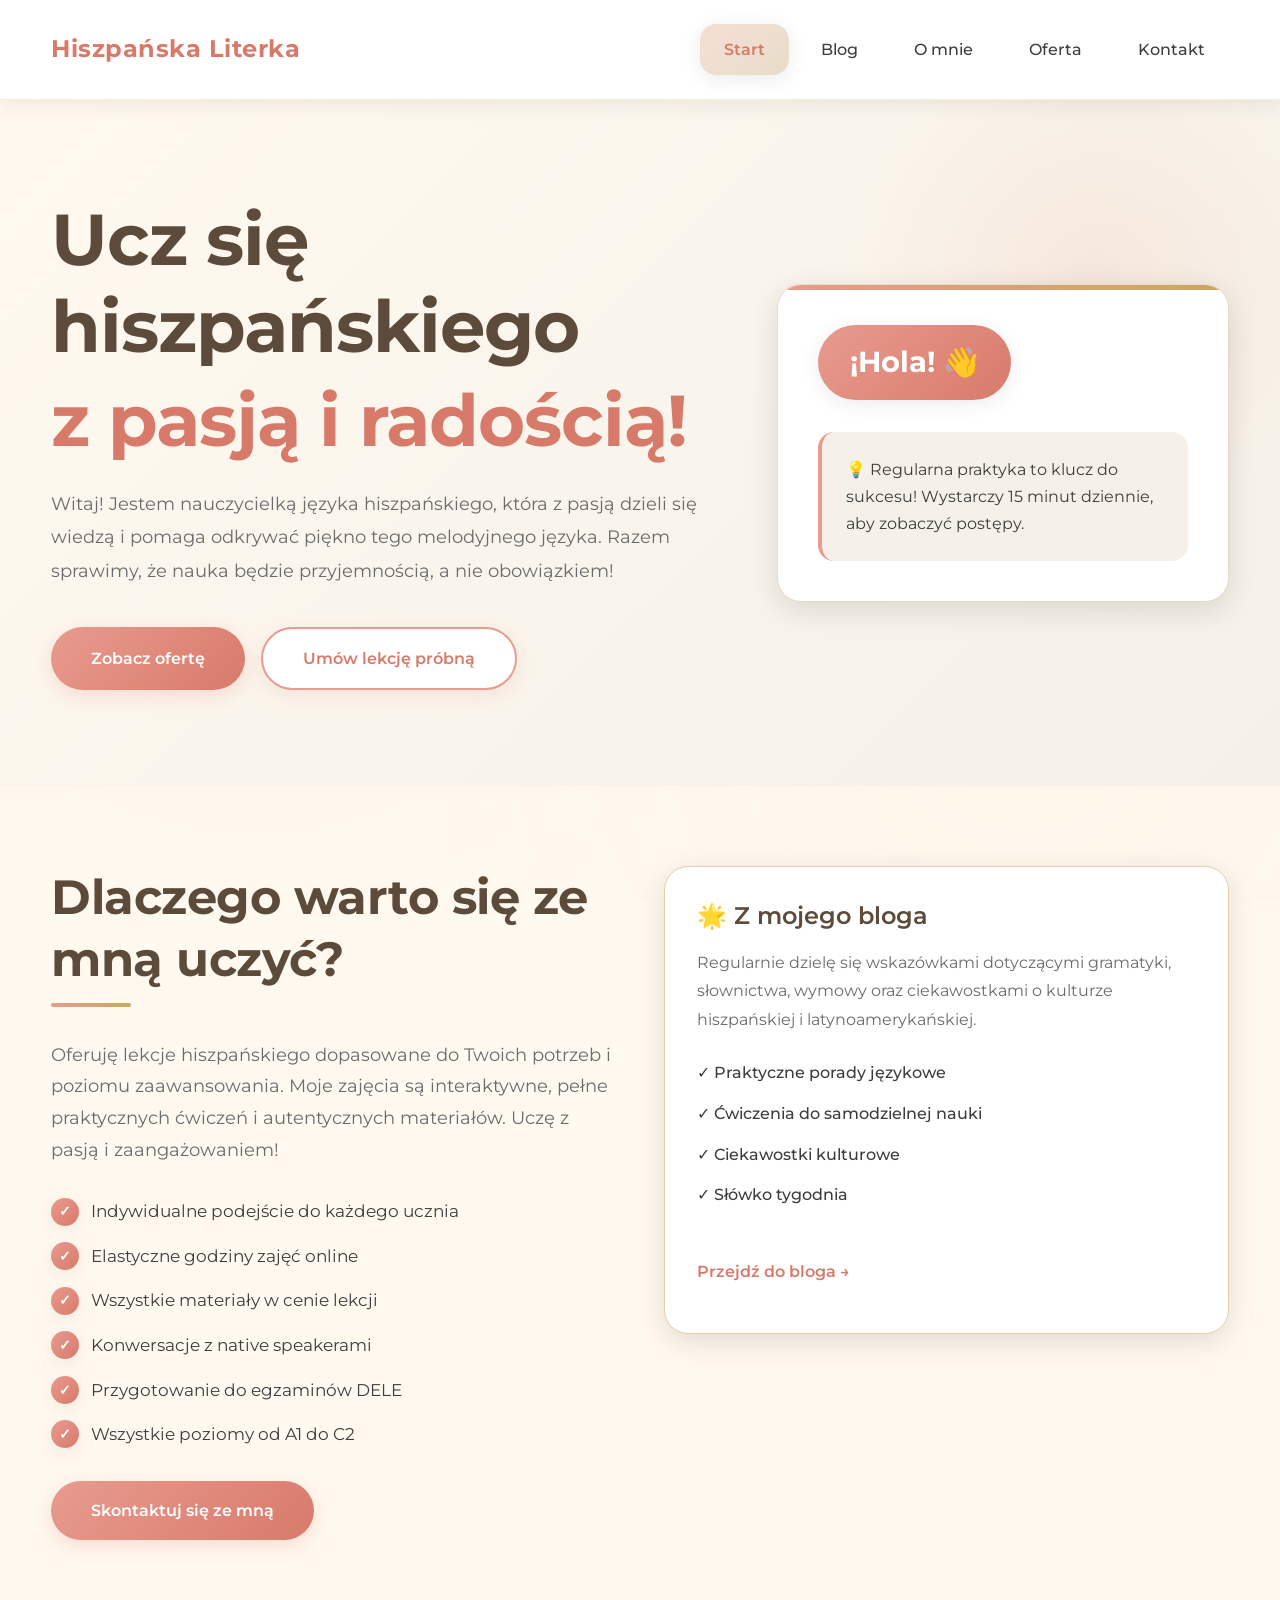
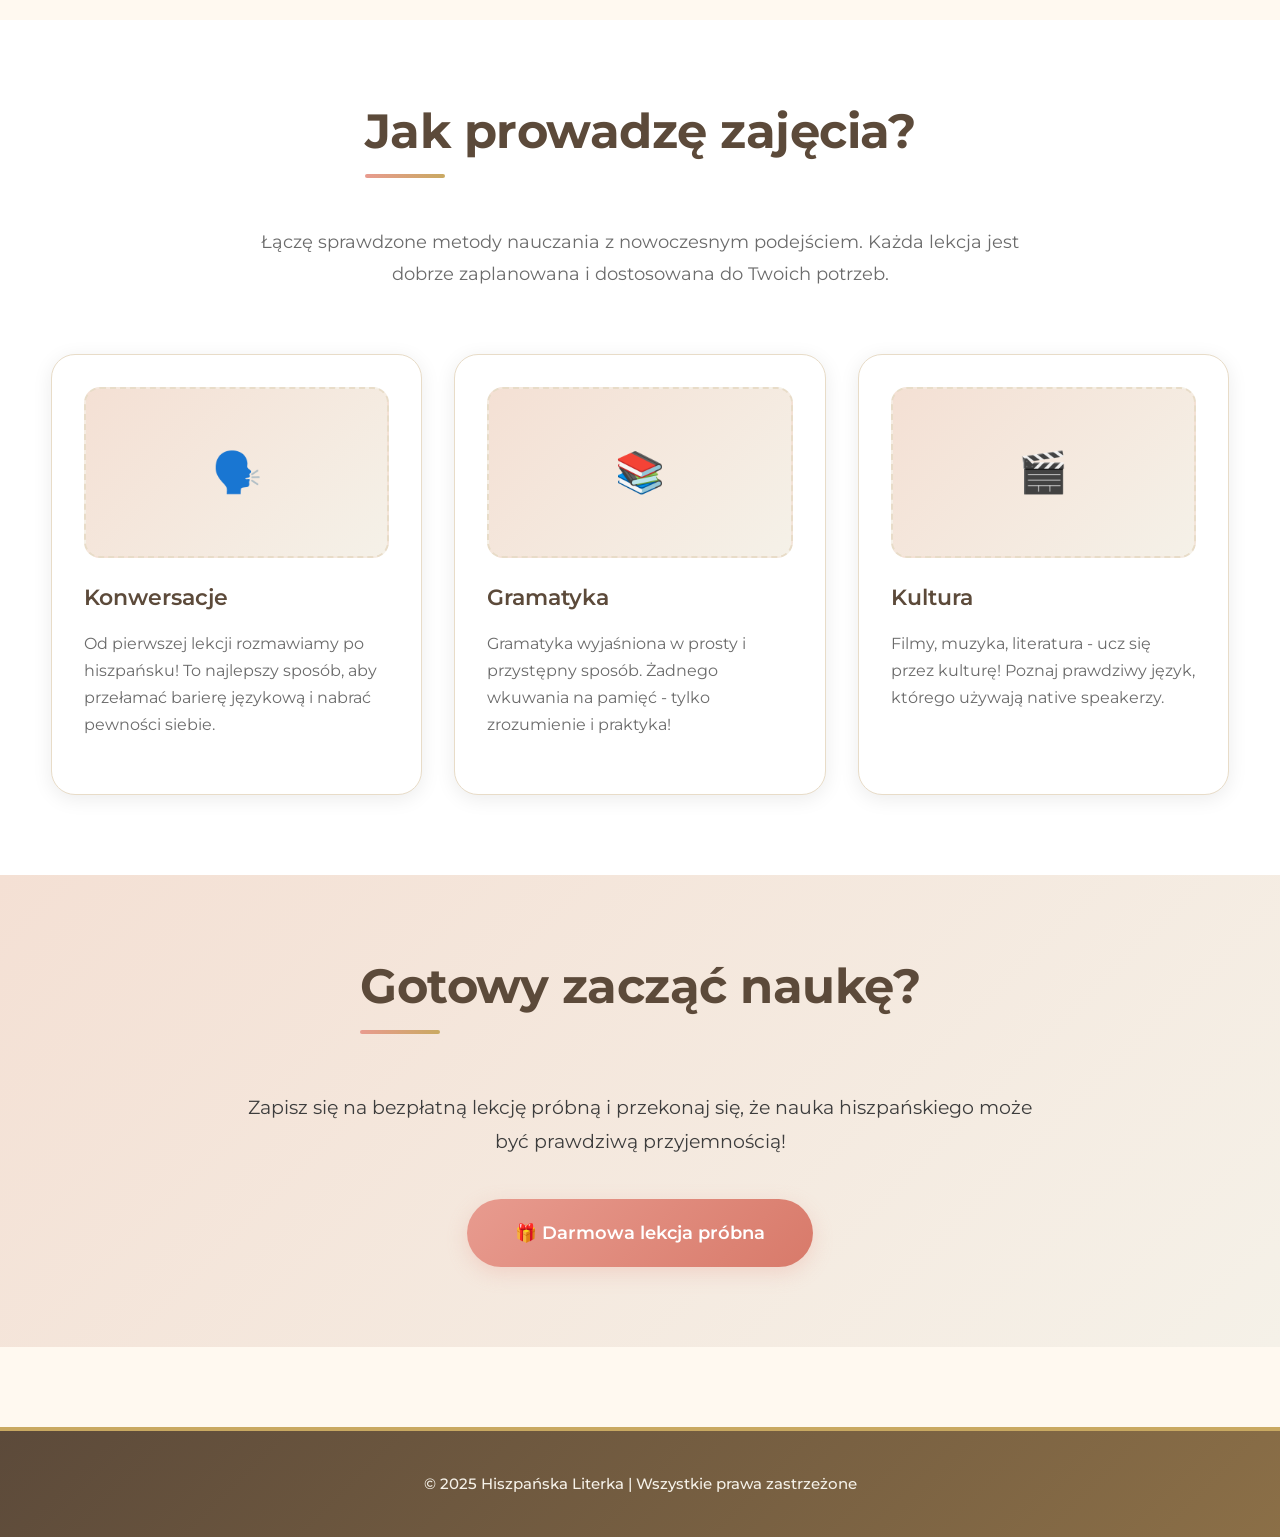
==== commit 2922c9fc: "feat: French-style redesign inspired by Francuska Literka ✨ HISZPAŃSKA LITERKA - WARM & FRIENDLY DES" ====
--- a/index.html
+++ b/index.html
@@ -3,28 +3,28 @@
   <head>
     <meta charset="UTF-8" />
     <meta name="viewport" content="width=device-width, initial-scale=1.0" />
-    <title>Español Élégant - Premium Spanish Language Experience</title>
-    <meta name="description" content="Discover the art of Spanish language with elegance and sophistication. Premium private lessons with expert guidance." />
+    <title>Nauka Hiszpańskiego Online - Lekcje z Pasją | Hiszpańska Literka</title>
+    <meta name="description" content="Profesjonalne lekcje języka hiszpańskiego online. Nauka z pasją, indywidualne podejście, sprawdzone metody nauczania." />
     <link rel="preconnect" href="https://fonts.googleapis.com" />
     <link rel="preconnect" href="https://fonts.gstatic.com" crossorigin />
-    <link href="https://fonts.googleapis.com/css2?family=Cormorant+Garamond:ital,wght@0,300;0,400;0,500;1,300;1,400;1,500&family=Montserrat:wght@300;400;500;600;700&display=swap" rel="stylesheet" />
+    <link href="https://fonts.googleapis.com/css2?family=Montserrat:wght@400;500;600;700;800&display=swap" rel="stylesheet" />
     <link rel="stylesheet" href="./styles.css" />
     <script defer src="./script.js"></script>
   </head>
   <body>
     <header class="site-header">
       <div class="container nav">
-        <a class="logo" href="index.html" aria-label="Home - Español Élégant">ESPAÑOL</a>
+        <a class="logo" href="index.html" aria-label="Strona główna">Hiszpańska Literka</a>
         <button class="nav__toggle" aria-expanded="false" aria-controls="primary-nav">
           <span class="sr-only">Menu</span>
           <span class="burger" aria-hidden="true"></span>
         </button>
-        <nav id="primary-nav" class="nav__menu" aria-label="Main Navigation">
-          <a href="index.html" class="is-active">Home</a>
-          <a href="blog.html">Journal</a>
-          <a href="about.html">About</a>
-          <a href="offer.html">Services</a>
-          <a href="contact.html">Contact</a>
+        <nav id="primary-nav" class="nav__menu" aria-label="Główna nawigacja">
+          <a href="index.html" class="is-active">Start</a>
+          <a href="blog.html">Blog</a>
+          <a href="about.html">O mnie</a>
+          <a href="offer.html">Oferta</a>
+          <a href="contact.html">Kontakt</a>
         </nav>
       </div>
     </header>
@@ -33,21 +33,21 @@
       <section class="hero">
         <div class="container hero__inner">
           <div class="hero__content">
-            <h1>The Art of <span>Spanish Language</span></h1>
+            <h1>Ucz się hiszpańskiego <span>z pasją i radością!</span></h1>
             <p>
-              Experience language learning elevated to an art form. Sophisticated methodology, 
-              personalized attention, and cultural immersion converge to create an unparalleled 
-              educational journey.
+              Witaj! Jestem nauczycielką języka hiszpańskiego, która z pasją dzieli się wiedzą 
+              i pomaga odkrywać piękno tego melodyjnego języka. Razem sprawimy, że nauka będzie 
+              przyjemnością, a nie obowiązkiem!
             </p>
             <div class="hero__actions">
-              <a class="btn" href="offer.html"><span>Explore Services</span></a>
-              <a class="btn btn--secondary" href="blog.html"><span>Read Journal</span></a>
+              <a class="btn" href="offer.html"><span>Zobacz ofertę</span></a>
+              <a class="btn btn--secondary" href="contact.html"><span>Umów lekcję próbną</span></a>
             </div>
           </div>
           <div class="hero__visual" aria-hidden="true">
             <div class="hero__card">
-              <div class="hero__badge">¡Hola!</div>
-              <p class="hero__tip">Consistency creates mastery. Begin your transformation with just 15 minutes of daily practice.</p>
+              <div class="hero__badge">¡Hola! 👋</div>
+              <p class="hero__tip">💡 Regularna praktyka to klucz do sukcesu! Wystarczy 15 minut dziennie, aby zobaczyć postępy.</p>
             </div>
           </div>
         </div>
@@ -56,92 +56,92 @@
       <section class="section">
         <div class="container grid-two">
           <div>
-            <h2>Refined Language Education</h2>
-            <p style="font-size: 1.1rem; line-height: 2; margin-bottom: 2rem; font-weight: 300;">
-              An exclusive approach to Spanish language acquisition, combining time-honored teaching 
-              traditions with contemporary insights. Each lesson is meticulously crafted to honor 
-              your unique learning journey.
+            <h2>Dlaczego warto się ze mną uczyć?</h2>
+            <p style="font-size: 1.1rem; line-height: 1.8; margin-bottom: 2rem; color: var(--text-light);">
+              Oferuję lekcje hiszpańskiego dopasowane do Twoich potrzeb i poziomu zaawansowania. 
+              Moje zajęcia są interaktywne, pełne praktycznych ćwiczeń i autentycznych materiałów. 
+              Uczę z pasją i zaangażowaniem!
             </p>
             <ul class="list list--checks">
-              <li>Bespoke curriculum tailored to individual goals</li>
-              <li>Flexible scheduling accommodating discerning lifestyles</li>
-              <li>Curated materials and authentic resources</li>
-              <li>Conversational practice with native speakers</li>
-              <li>DELE examination preparation at all levels</li>
-              <li>Comprehensive proficiency development (A1-C2)</li>
+              <li>Indywidualne podejście do każdego ucznia</li>
+              <li>Elastyczne godziny zajęć online</li>
+              <li>Wszystkie materiały w cenie lekcji</li>
+              <li>Konwersacje z native speakerami</li>
+              <li>Przygotowanie do egzaminów DELE</li>
+              <li>Wszystkie poziomy od A1 do C2</li>
             </ul>
-            <a class="btn" href="contact.html"><span>Inquire Now</span></a>
+            <a class="btn" href="contact.html"><span>Skontaktuj się ze mną</span></a>
           </div>
           <div class="card card--elevated">
-            <h3>From Our Journal</h3>
-            <p style="line-height: 1.9; font-weight: 300; margin-bottom: 1.5rem;">
-              Discover insights on grammar refinement, vocabulary expansion, pronunciation mastery, 
-              and the cultural tapestry of Spanish-speaking civilizations.
+            <h3>🌟 Z mojego bloga</h3>
+            <p style="line-height: 1.8; margin-bottom: 1.5rem; color: var(--text-light);">
+              Regularnie dzielę się wskazówkami dotyczącymi gramatyki, słownictwa, wymowy 
+              oraz ciekawostkami o kulturze hiszpańskiej i latynoamerykańskiej.
             </p>
-            <div style="margin-top: 2rem; font-weight: 300; line-height: 2; color: var(--charcoal);">
-              <p style="margin-bottom: 0.5rem;">— Expert linguistic guidance</p>
-              <p style="margin-bottom: 0.5rem;">— Practical exercises & techniques</p>
-              <p style="margin-bottom: 0.5rem;">— Cultural perspectives</p>
-              <p>— Weekly vocabulary curation</p>
+            <div style="margin-top: 1.5rem; color: var(--text-dark); line-height: 1.8;">
+              <p style="margin-bottom: 0.75rem; font-weight: 500;">✓ Praktyczne porady językowe</p>
+              <p style="margin-bottom: 0.75rem; font-weight: 500;">✓ Ćwiczenia do samodzielnej nauki</p>
+              <p style="margin-bottom: 0.75rem; font-weight: 500;">✓ Ciekawostki kulturowe</p>
+              <p style="font-weight: 500;">✓ Słówko tygodnia</p>
             </div>
-            <a class="btn btn--link" href="blog.html" style="margin-top: 2rem;">Explore Journal</a>
+            <a class="btn btn--link" href="blog.html" style="margin-top: 2rem;">Przejdź do bloga →</a>
           </div>
         </div>
       </section>
 
-      <section class="section" style="background: var(--white); padding: 7rem 0;">
+      <section class="section" style="background: var(--white); padding: 5rem 0;">
         <div class="container">
-          <div style="text-align: center; max-width: 800px; margin: 0 auto 5rem;">
-            <h2 style="display: block; margin-bottom: 2rem;">Our Methodology</h2>
-            <p style="font-size: 1.1rem; line-height: 2; font-weight: 300; color: var(--charcoal);">
-              A harmonious blend of classical pedagogy and innovative techniques, 
-              designed for the sophisticated learner.
+          <div style="text-align: center; max-width: 800px; margin: 0 auto 4rem;">
+            <h2 style="display: inline-block;">Jak prowadzę zajęcia?</h2>
+            <p style="font-size: 1.1rem; line-height: 1.8; margin-top: 1rem; color: var(--text-light);">
+              Łączę sprawdzone metody nauczania z nowoczesnym podejściem. 
+              Każda lekcja jest dobrze zaplanowana i dostosowana do Twoich potrzeb.
             </p>
           </div>
           <div class="cards">
             <div class="card">
               <div class="card__img">
-                <span>Conversation</span>
+                <span style="font-size: 2.5rem;">🗣️</span>
               </div>
-              <h3 class="card__title">Immersive Dialogue</h3>
+              <h3 class="card__title">Konwersacje</h3>
               <p class="card__excerpt">
-                From the first encounter, we engage in meaningful conversation. This natural approach 
-                cultivates confidence and linguistic fluency through authentic interaction.
+                Od pierwszej lekcji rozmawiamy po hiszpańsku! To najlepszy sposób, 
+                aby przełamać barierę językową i nabrać pewności siebie.
               </p>
             </div>
             <div class="card">
               <div class="card__img">
-                <span>Grammar</span>
+                <span style="font-size: 2.5rem;">📚</span>
               </div>
-              <h3 class="card__title">Elegant Structure</h3>
+              <h3 class="card__title">Gramatyka</h3>
               <p class="card__excerpt">
-                Grammar presented with clarity and sophistication. Comprehensive explanations 
-                paired with memorable frameworks for effortless comprehension.
+                Gramatyka wyjaśniona w prosty i przystępny sposób. Żadnego wkuwania 
+                na pamięć - tylko zrozumienie i praktyka!
               </p>
             </div>
             <div class="card">
               <div class="card__img">
-                <span>Culture</span>
+                <span style="font-size: 2.5rem;">🎬</span>
               </div>
-              <h3 class="card__title">Cultural Enrichment</h3>
+              <h3 class="card__title">Kultura</h3>
               <p class="card__excerpt">
-                Cinema, literature, music, art—learning transcends textbooks. Experience 
-                the authentic essence of Spanish culture and lifestyle.
+                Filmy, muzyka, literatura - ucz się przez kulturę! Poznaj prawdziwy 
+                język, którego używają native speakerzy.
               </p>
             </div>
           </div>
         </div>
       </section>
 
-      <section class="section" style="background: var(--black); color: var(--pearl); padding: 6rem 0;">
-        <div class="container" style="text-align: center; max-width: 900px; margin: 0 auto;">
-          <h2 style="color: var(--gold); margin-bottom: 2.5rem; display: block;">Begin Your Journey</h2>
-          <p style="font-size: 1.3rem; margin-bottom: 3rem; line-height: 2; font-weight: 300;">
-            Reserve your complimentary consultation session and discover why discerning 
-            students choose our distinguished approach to Spanish language mastery.
+      <section class="section" style="background: linear-gradient(135deg, var(--peach) 0%, var(--beige-light) 100%);">
+        <div class="container" style="text-align: center; max-width: 800px; margin: 0 auto;">
+          <h2 style="display: inline-block; color: var(--dark-brown);">Gotowy zacząć naukę?</h2>
+          <p style="font-size: 1.2rem; margin: 1.5rem 0 2.5rem; line-height: 1.8; color: var(--text-dark);">
+            Zapisz się na bezpłatną lekcję próbną i przekonaj się, 
+            że nauka hiszpańskiego może być prawdziwą przyjemnością!
           </p>
-          <a class="btn" href="contact.html" style="background: var(--gold); border-color: var(--gold); color: var(--black); font-size: 1rem; padding: 1.4rem 3.5rem;">
-            <span>Schedule Consultation</span>
+          <a class="btn" href="contact.html" style="font-size: 1.1rem; padding: 1.2rem 3rem;">
+            <span>🎁 Darmowa lekcja próbna</span>
           </a>
         </div>
       </section>
@@ -149,7 +149,7 @@
 
     <footer class="site-footer">
       <div class="container">
-        <p>© 2025 Español Élégant · All Rights Reserved</p>
+        <p>© 2025 Hiszpańska Literka | Wszystkie prawa zastrzeżone</p>
       </div>
     </footer>
   </body>
--- a/styles.css
+++ b/styles.css
@@ -1,30 +1,36 @@
-/* Fashion-Style Spanish Teacher Website - Luxury Edition */
-/* Elegant Color Palette */
+/* French Teaching Style - Warm & Professional */
+/* Inspired by Francuska Literka */
+
 :root {
-  --black: #000000;
+  /* Warm Color Palette */
+  --beige-light: #F5F1E8;
+  --beige: #E8DCC8;
+  --cream: #FFF9F0;
+  --peach: #F4E0D4;
+  --coral: #E89B8F;
+  --terracotta: #D87A6A;
+  --brown: #8B6F47;
+  --dark-brown: #5C4A3A;
+  --text-dark: #3D3D3D;
+  --text-light: #6B6B6B;
+  
+  /* Accent Colors */
+  --gold: #C9A961;
+  --gold-light: #E3D0A1;
   --white: #FFFFFF;
-  --cream: #FAF9F6;
-  --gold: #D4AF37;
-  --rose-gold: #B76E79;
-  --charcoal: #36454F;
-  --pearl: #EAE0D5;
-  --champagne: #F7E7CE;
   
-  /* Luxury Gradients */
-  --gradient-gold: linear-gradient(135deg, #D4AF37 0%, #FFE082 100%);
-  --gradient-rose: linear-gradient(135deg, #B76E79 0%, #E8C4D4 100%);
-  --gradient-dark: linear-gradient(180deg, #000000 0%, #36454F 100%);
-  --gradient-elegant: linear-gradient(135deg, #FAF9F6 0%, #EAE0D5 100%);
+  /* Shadows */
+  --shadow-soft: 0 4px 20px rgba(0, 0, 0, 0.08);
+  --shadow-medium: 0 8px 30px rgba(0, 0, 0, 0.12);
+  --shadow-hover: 0 12px 40px rgba(0, 0, 0, 0.15);
   
-  /* Elegant Shadows */
-  --shadow-subtle: 0 2px 12px rgba(0, 0, 0, 0.04);
-  --shadow-soft: 0 8px 30px rgba(0, 0, 0, 0.08);
-  --shadow-medium: 0 15px 50px rgba(0, 0, 0, 0.12);
-  --shadow-bold: 0 25px 70px rgba(0, 0, 0, 0.15);
-  --shadow-gold: 0 10px 40px rgba(212, 175, 55, 0.25);
-}
-
-/* Base Styles - Minimalist Foundation */
+  /* Border Radius */
+  --radius-sm: 8px;
+  --radius-md: 16px;
+  --radius-lg: 24px;
+}
+
+/* Reset & Base */
 * {
   box-sizing: border-box;
   margin: 0;
@@ -37,16 +43,15 @@
 }
 
 body {
-  font-family: 'Montserrat', 'Cormorant Garamond', Georgia, serif;
-  line-height: 1.8;
-  color: var(--charcoal);
+  font-family: 'Montserrat', -apple-system, BlinkMacSystemFont, 'Segoe UI', Roboto, sans-serif;
+  line-height: 1.7;
+  color: var(--text-dark);
   background: var(--cream);
   overflow-x: hidden;
-  font-weight: 300;
-  letter-spacing: 0.3px;
-}
-
-/* Elegant Background Texture */
+  font-weight: 400;
+}
+
+/* Subtle Pattern Background */
 body::before {
   content: '';
   position: fixed;
@@ -55,12 +60,10 @@
   right: 0;
   bottom: 0;
   background-image: 
-    linear-gradient(45deg, transparent 48%, rgba(212, 175, 55, 0.02) 49%, rgba(212, 175, 55, 0.02) 51%, transparent 52%),
-    linear-gradient(-45deg, transparent 48%, rgba(212, 175, 55, 0.02) 49%, rgba(212, 175, 55, 0.02) 51%, transparent 52%);
-  background-size: 40px 40px;
+    radial-gradient(circle at 20% 50%, rgba(232, 155, 143, 0.03) 0%, transparent 50%),
+    radial-gradient(circle at 80% 80%, rgba(201, 169, 97, 0.03) 0%, transparent 50%);
   pointer-events: none;
   z-index: 0;
-  opacity: 0.5;
 }
 
 main {
@@ -76,7 +79,7 @@
 a {
   color: inherit;
   text-decoration: none;
-  transition: all 0.4s cubic-bezier(0.4, 0, 0.2, 1);
+  transition: all 0.3s ease;
 }
 
 .sr-only {
@@ -90,14 +93,14 @@
   border: 0;
 }
 
-/* Layout - Clean & Spacious */
+/* Layout */
 .container {
-  width: min(1300px, 92%);
+  width: min(1200px, 92%);
   margin-inline: auto;
 }
 
 .section {
-  padding: 8rem 0;
+  padding: 5rem 0;
   position: relative;
 }
 
@@ -105,17 +108,17 @@
   background: transparent;
 }
 
-/* Luxury Header - Minimalist & Elegant */
+/* Header - Warm & Welcoming */
 .site-header {
-  background: rgba(255, 255, 255, 0.98);
-  backdrop-filter: blur(20px) saturate(180%);
-  -webkit-backdrop-filter: blur(20px) saturate(180%);
-  border-bottom: 1px solid rgba(212, 175, 55, 0.15);
-  box-shadow: var(--shadow-subtle);
+  background: rgba(255, 255, 255, 0.95);
+  backdrop-filter: blur(10px);
+  -webkit-backdrop-filter: blur(10px);
+  border-bottom: 1px solid rgba(201, 169, 97, 0.2);
+  box-shadow: var(--shadow-soft);
   position: sticky;
   top: 0;
   z-index: 1000;
-  transition: all 0.4s ease;
+  transition: all 0.3s ease;
 }
 
 .nav {
@@ -123,60 +126,51 @@
   align-items: center;
   justify-content: space-between;
   gap: 2rem;
-  padding: 1.8rem 0;
+  padding: 1.5rem 0;
 }
 
 .logo {
-  font-family: 'Cormorant Garamond', Georgia, serif;
-  font-weight: 400;
-  font-size: 1.8rem;
-  color: var(--black);
-  letter-spacing: 3px;
-  text-transform: uppercase;
-  position: relative;
-  transition: all 0.4s ease;
-  font-style: italic;
-}
-
-.logo::after {
-  content: '';
-  position: absolute;
-  bottom: -8px;
-  left: 0;
-  width: 0;
-  height: 1px;
-  background: var(--gold);
-  transition: width 0.4s ease;
-}
-
-.logo:hover::after {
-  width: 100%;
-}
-
-/* Navigation Toggle - Minimal */
+  font-weight: 700;
+  font-size: 1.5rem;
+  color: var(--terracotta);
+  letter-spacing: 0.5px;
+  position: relative;
+  transition: all 0.3s ease;
+}
+
+.logo:hover {
+  color: var(--coral);
+  transform: translateY(-2px);
+}
+
+/* Navigation Toggle */
 .nav__toggle {
-  background: transparent;
-  border: 1px solid rgba(0, 0, 0, 0.1);
-  border-radius: 0;
-  padding: 0.8rem 1rem;
+  background: var(--white);
+  border: 2px solid var(--beige);
+  border-radius: var(--radius-sm);
+  padding: 0.7rem 1rem;
   display: inline-flex;
   align-items: center;
   gap: 0.5rem;
   cursor: pointer;
   transition: all 0.3s ease;
+  box-shadow: var(--shadow-soft);
 }
 
 .nav__toggle:hover {
-  border-color: var(--gold);
-  background: rgba(212, 175, 55, 0.05);
+  border-color: var(--coral);
+  background: var(--peach);
+  transform: translateY(-2px);
+  box-shadow: var(--shadow-medium);
 }
 
 .burger {
-  width: 26px;
-  height: 1px;
-  background: var(--black);
+  width: 24px;
+  height: 2px;
+  background: var(--terracotta);
   position: relative;
   display: block;
+  border-radius: 2px;
   transition: all 0.3s ease;
 }
 
@@ -185,45 +179,44 @@
   content: "";
   position: absolute;
   left: 0;
-  width: 26px;
-  height: 1px;
-  background: var(--black);
+  width: 24px;
+  height: 2px;
+  background: var(--terracotta);
+  border-radius: 2px;
   transition: all 0.3s ease;
 }
 
 .burger::before {
-  top: -8px;
+  top: -7px;
 }
 
 .burger::after {
-  top: 8px;
-}
-
-/* Elegant Navigation Menu */
+  top: 7px;
+}
+
+/* Navigation Menu */
 .nav__menu {
   position: fixed;
-  inset: 95px 0 auto 0;
+  inset: 85px 0 auto 0;
   background: rgba(255, 255, 255, 0.98);
-  backdrop-filter: blur(30px);
-  -webkit-backdrop-filter: blur(30px);
-  border-bottom: 1px solid rgba(212, 175, 55, 0.15);
-  box-shadow: var(--shadow-soft);
+  backdrop-filter: blur(20px);
+  -webkit-backdrop-filter: blur(20px);
+  border-bottom: 1px solid rgba(201, 169, 97, 0.2);
+  box-shadow: var(--shadow-medium);
   display: grid;
-  gap: 0;
-  padding: 2.5rem 2rem;
+  gap: 0.5rem;
+  padding: 2rem 1.5rem;
   transform: translateY(-120%);
-  transition: transform 0.5s cubic-bezier(0.4, 0, 0.2, 1);
+  transition: transform 0.4s cubic-bezier(0.4, 0, 0.2, 1);
 }
 
 .nav__menu a {
-  padding: 1.2rem 2rem;
-  border-bottom: 1px solid rgba(0, 0, 0, 0.05);
-  transition: all 0.4s ease;
-  font-weight: 400;
-  letter-spacing: 2px;
-  text-transform: uppercase;
-  font-size: 0.85rem;
-  position: relative;
+  padding: 1rem 1.5rem;
+  border-radius: var(--radius-md);
+  transition: all 0.3s ease;
+  font-weight: 500;
+  position: relative;
+  color: var(--text-dark);
 }
 
 .nav__menu a::before {
@@ -232,25 +225,28 @@
   left: 0;
   top: 50%;
   transform: translateY(-50%);
-  width: 0;
-  height: 1px;
-  background: var(--gold);
-  transition: width 0.4s ease;
+  width: 4px;
+  height: 0;
+  background: var(--terracotta);
+  border-radius: 2px;
+  transition: height 0.3s ease;
 }
 
 .nav__menu a:hover {
-  padding-left: 3rem;
-  color: var(--gold);
+  background: var(--peach);
+  color: var(--terracotta);
+  padding-left: 2rem;
 }
 
 .nav__menu a:hover::before {
-  width: 20px;
+  height: 60%;
 }
 
 .nav__menu .is-active {
-  color: var(--gold);
-  background: rgba(212, 175, 55, 0.05);
-  border-left: 2px solid var(--gold);
+  background: linear-gradient(135deg, var(--peach) 0%, var(--beige) 100%);
+  color: var(--terracotta);
+  font-weight: 600;
+  box-shadow: var(--shadow-soft);
 }
 
 .nav__menu.is-open {
@@ -273,27 +269,19 @@
     box-shadow: none;
   }
   .nav__menu a {
-    border: none;
-    padding: 0.5rem 1.5rem;
+    padding: 0.75rem 1.5rem;
   }
   .nav__menu a:hover {
     padding-left: 1.5rem;
   }
-  .nav__menu a::before {
-    display: none;
-  }
-  .nav__menu .is-active {
-    border: none;
-    border-bottom: 1px solid var(--gold);
-  }
-}
-
-/* Hero Section - Editorial Style */
+}
+
+/* Hero Section - Warm & Inviting */
 .hero {
-  padding: 10rem 0;
+  padding: 6rem 0;
   position: relative;
   overflow: hidden;
-  background: linear-gradient(to bottom, var(--white) 0%, var(--cream) 100%);
+  background: linear-gradient(135deg, var(--cream) 0%, var(--beige-light) 100%);
 }
 
 .hero::before {
@@ -301,49 +289,46 @@
   position: absolute;
   top: -10%;
   right: -5%;
-  width: 600px;
-  height: 600px;
-  border: 1px solid rgba(212, 175, 55, 0.1);
+  width: 500px;
+  height: 500px;
+  background: radial-gradient(circle, rgba(232, 155, 143, 0.15) 0%, transparent 70%);
   border-radius: 50%;
-  animation: floatSlow 30s ease-in-out infinite;
-}
-
-@keyframes floatSlow {
-  0%, 100% { transform: translate(0, 0) scale(1); }
-  50% { transform: translate(-30px, -30px) scale(1.1); }
+  animation: float 20s ease-in-out infinite;
+}
+
+@keyframes float {
+  0%, 100% { transform: translate(0, 0); }
+  50% { transform: translate(-30px, -30px); }
 }
 
 .hero__inner {
   display: grid;
-  gap: 4rem;
+  gap: 3rem;
   align-items: center;
   position: relative;
   z-index: 1;
 }
 
 .hero__content h1 {
-  font-family: 'Cormorant Garamond', Georgia, serif;
-  font-size: clamp(3rem, 7vw, 6rem);
-  margin: 0 0 2rem;
-  font-weight: 300;
-  line-height: 1.1;
-  color: var(--black);
-  letter-spacing: -2px;
-  font-style: italic;
-  animation: fadeInUp 1s ease-out;
+  font-size: clamp(2.5rem, 6vw, 4.5rem);
+  margin: 0 0 1.5rem;
+  font-weight: 700;
+  line-height: 1.2;
+  color: var(--dark-brown);
+  letter-spacing: -1px;
+  animation: slideUp 0.8s ease-out;
 }
 
 .hero__content h1 span {
+  color: var(--terracotta);
   display: block;
-  color: var(--gold);
-  font-weight: 400;
   margin-top: 0.5rem;
 }
 
-@keyframes fadeInUp {
+@keyframes slideUp {
   from {
     opacity: 0;
-    transform: translateY(60px);
+    transform: translateY(30px);
   }
   to {
     opacity: 1;
@@ -352,36 +337,35 @@
 }
 
 .hero__content p {
-  margin: 0 0 3rem;
-  max-width: 55ch;
+  margin: 0 0 2.5rem;
+  max-width: 60ch;
   font-size: 1.15rem;
-  color: var(--charcoal);
-  line-height: 2;
-  font-weight: 300;
-  animation: fadeInUp 1s ease-out 0.2s backwards;
+  color: var(--text-light);
+  line-height: 1.8;
+  animation: slideUp 0.8s ease-out 0.2s backwards;
 }
 
 .hero__actions {
   display: flex;
-  gap: 1.5rem;
+  gap: 1rem;
   flex-wrap: wrap;
-  animation: fadeInUp 1s ease-out 0.4s backwards;
+  animation: slideUp 0.8s ease-out 0.4s backwards;
 }
 
 .hero__visual {
   display: none;
-  animation: fadeInUp 1s ease-out 0.3s backwards;
+  animation: slideUp 0.8s ease-out 0.3s backwards;
 }
 
 .hero__card {
   background: var(--white);
-  border: 1px solid rgba(212, 175, 55, 0.2);
-  padding: 3rem;
-  border-radius: 0;
-  box-shadow: var(--shadow-soft);
+  border: 1px solid var(--beige);
+  padding: 2.5rem;
+  border-radius: var(--radius-lg);
+  box-shadow: var(--shadow-medium);
   position: relative;
   overflow: hidden;
-  transition: all 0.5s ease;
+  transition: all 0.4s ease;
 }
 
 .hero__card::before {
@@ -389,38 +373,36 @@
   position: absolute;
   top: 0;
   left: 0;
-  width: 4px;
-  height: 100%;
-  background: var(--gradient-gold);
+  right: 0;
+  height: 5px;
+  background: linear-gradient(90deg, var(--coral) 0%, var(--gold) 100%);
 }
 
 .hero__card:hover {
-  transform: translateY(-15px);
-  box-shadow: var(--shadow-bold);
+  transform: translateY(-10px);
+  box-shadow: var(--shadow-hover);
 }
 
 .hero__badge {
   display: inline-block;
-  background: var(--black);
-  color: var(--gold);
-  padding: 1rem 2.5rem;
-  font-weight: 400;
-  font-size: 2rem;
-  letter-spacing: 2px;
-  border: 1px solid var(--gold);
-  font-family: 'Cormorant Garamond', Georgia, serif;
-  font-style: italic;
+  background: linear-gradient(135deg, var(--coral) 0%, var(--terracotta) 100%);
+  color: var(--white);
+  padding: 0.8rem 2rem;
+  border-radius: 50px;
+  font-weight: 700;
+  font-size: 1.8rem;
+  box-shadow: var(--shadow-soft);
 }
 
 .hero__tip {
   margin: 2rem 0 0;
   font-size: 1rem;
-  color: var(--charcoal);
-  font-weight: 300;
+  color: var(--text-dark);
   padding: 1.5rem;
-  background: var(--pearl);
-  border-left: 3px solid var(--gold);
-  line-height: 1.8;
+  background: var(--beige-light);
+  border-radius: var(--radius-md);
+  border-left: 4px solid var(--coral);
+  line-height: 1.7;
 }
 
 @media (min-width: 880px) {
@@ -432,223 +414,227 @@
   }
 }
 
-/* Grid Layout - Editorial */
+/* Grid Layout */
 .grid-two {
   display: grid;
-  gap: 4rem;
+  gap: 3rem;
   align-items: start;
 }
 
 @media (min-width: 860px) {
   .grid-two {
     grid-template-columns: 1fr 1fr;
-    gap: 6rem;
-  }
-}
-
-/* Typography - Fashion Editorial */
+  }
+}
+
+/* Typography */
 h2 {
-  font-family: 'Cormorant Garamond', Georgia, serif;
-  font-size: clamp(2.5rem, 5vw, 4rem);
-  font-weight: 300;
-  color: var(--black);
+  font-size: clamp(2rem, 4vw, 3rem);
+  font-weight: 700;
+  color: var(--dark-brown);
   margin-bottom: 2rem;
-  line-height: 1.2;
-  letter-spacing: -1px;
-  font-style: italic;
-  position: relative;
-  display: inline-block;
+  line-height: 1.3;
+  letter-spacing: -0.5px;
+  position: relative;
+  padding-bottom: 1rem;
 }
 
 h2::after {
   content: '';
   position: absolute;
-  bottom: -15px;
+  bottom: 0;
   left: 0;
   width: 80px;
-  height: 2px;
-  background: var(--gold);
+  height: 4px;
+  background: linear-gradient(90deg, var(--coral) 0%, var(--gold) 100%);
+  border-radius: 2px;
 }
 
 h3 {
-  font-family: 'Cormorant Garamond', Georgia, serif;
-  font-size: 1.8rem;
-  font-weight: 400;
-  color: var(--black);
+  font-size: 1.5rem;
+  font-weight: 600;
+  color: var(--dark-brown);
   margin-bottom: 1rem;
-  letter-spacing: 1px;
-}
-
-/* Luxury Cards */
+  line-height: 1.4;
+}
+
+/* Cards - Warm & Rounded */
 .cards {
   display: grid;
-  grid-template-columns: repeat(auto-fill, minmax(350px, 1fr));
-  gap: 3rem;
+  grid-template-columns: repeat(auto-fill, minmax(300px, 1fr));
+  gap: 2rem;
 }
 
 .card {
   background: var(--white);
-  border: 1px solid rgba(0, 0, 0, 0.08);
-  padding: 3rem;
-  box-shadow: var(--shadow-subtle);
-  transition: all 0.5s cubic-bezier(0.4, 0, 0.2, 1);
-  position: relative;
-}
-
-.card::after {
+  border: 1px solid var(--beige);
+  border-radius: var(--radius-lg);
+  padding: 2rem;
+  box-shadow: var(--shadow-soft);
+  transition: all 0.4s cubic-bezier(0.4, 0, 0.2, 1);
+  position: relative;
+  overflow: hidden;
+}
+
+.card::before {
   content: '';
   position: absolute;
-  bottom: 0;
+  top: 0;
   left: 0;
   right: 0;
   height: 0;
-  background: var(--gradient-gold);
-  transition: height 0.4s ease;
-}
-
-.card:hover::after {
+  background: linear-gradient(90deg, var(--coral) 0%, var(--gold) 100%);
+  transition: height 0.3s ease;
+}
+
+.card:hover::before {
   height: 4px;
 }
 
 .card--elevated {
-  box-shadow: var(--shadow-soft);
-  border-color: rgba(212, 175, 55, 0.2);
+  box-shadow: var(--shadow-medium);
+  border-color: var(--gold-light);
 }
 
 .card:hover {
-  transform: translateY(-10px);
-  box-shadow: var(--shadow-medium);
-  border-color: var(--gold);
+  transform: translateY(-8px);
+  box-shadow: var(--shadow-hover);
+  border-color: var(--coral);
 }
 
 .card__img {
   aspect-ratio: 16/9;
-  background: linear-gradient(135deg, rgba(212, 175, 55, 0.05) 0%, rgba(183, 110, 121, 0.05) 100%);
-  border: 1px solid rgba(212, 175, 55, 0.2);
+  background: linear-gradient(135deg, var(--peach) 0%, var(--beige-light) 100%);
+  border: 2px dashed var(--beige);
+  border-radius: var(--radius-md);
   display: grid;
   place-items: center;
-  color: var(--gold);
+  color: var(--brown);
   font-size: 1rem;
-  font-weight: 300;
-  margin-bottom: 2rem;
+  font-weight: 600;
+  margin-bottom: 1.5rem;
   overflow: hidden;
-  transition: all 0.4s ease;
-  letter-spacing: 2px;
-  text-transform: uppercase;
+  transition: all 0.3s ease;
 }
 
 .card__img:hover {
-  background: linear-gradient(135deg, rgba(212, 175, 55, 0.1) 0%, rgba(183, 110, 121, 0.1) 100%);
-  border-color: var(--gold);
+  border-color: var(--coral);
+  background: linear-gradient(135deg, var(--coral) 0%, var(--peach) 100%);
+  color: var(--white);
 }
 
 .card__img img {
   width: 100%;
   height: 100%;
   object-fit: cover;
-  transition: transform 0.6s ease;
-  filter: grayscale(20%);
+  transition: transform 0.4s ease;
 }
 
 .card:hover .card__img img {
-  transform: scale(1.08);
-  filter: grayscale(0%);
+  transform: scale(1.1);
 }
 
 .card__title {
-  margin: 1rem 0 1.5rem;
-  font-weight: 400;
-  font-size: 1.6rem;
-  color: var(--black);
-  font-family: 'Cormorant Garamond', Georgia, serif;
-  letter-spacing: 1px;
+  margin: 0.5rem 0 1rem;
+  font-weight: 600;
+  font-size: 1.4rem;
+  color: var(--dark-brown);
 }
 
 .card__excerpt {
-  margin: 1rem 0 2rem;
-  color: var(--charcoal);
-  line-height: 1.9;
-  font-weight: 300;
+  margin: 0.5rem 0 1.5rem;
+  color: var(--text-light);
+  line-height: 1.7;
 }
 
 .card__actions {
   display: flex;
-  gap: 1.5rem;
+  gap: 1rem;
   align-items: center;
   flex-wrap: wrap;
 }
 
-/* Elegant Lists */
+/* Lists */
 .list {
   padding: 0;
-  margin: 0 0 2.5rem;
+  margin: 0 0 2rem;
   list-style: none;
 }
 
 .list--checks li {
   position: relative;
-  padding-left: 3rem;
-  margin: 1.5rem 0;
-  color: var(--charcoal);
-  font-weight: 300;
+  padding-left: 2.5rem;
+  margin: 1rem 0;
+  color: var(--text-dark);
+  font-weight: 400;
   font-size: 1.05rem;
-  line-height: 1.8;
   transition: all 0.3s ease;
 }
 
 .list--checks li:hover {
-  transform: translateX(10px);
-  color: var(--black);
+  transform: translateX(5px);
+  color: var(--terracotta);
 }
 
 .list--checks li::before {
-  content: '';
+  content: '✓';
   position: absolute;
   left: 0;
-  top: 0.6rem;
-  width: 20px;
-  height: 1px;
-  background: var(--gold);
-}
-
-/* Luxury Buttons */
+  top: 50%;
+  transform: translateY(-50%);
+  width: 28px;
+  height: 28px;
+  background: linear-gradient(135deg, var(--coral) 0%, var(--terracotta) 100%);
+  color: var(--white);
+  border-radius: 50%;
+  display: flex;
+  align-items: center;
+  justify-content: center;
+  font-weight: 700;
+  font-size: 0.9rem;
+  box-shadow: var(--shadow-soft);
+}
+
+/* Buttons - Warm & Friendly */
 .btn {
   display: inline-flex;
   align-items: center;
   justify-content: center;
-  gap: 1rem;
-  padding: 1.2rem 3rem;
-  border: 1px solid var(--black);
-  background: var(--black);
+  gap: 0.75rem;
+  padding: 1rem 2.5rem;
+  border-radius: 50px;
+  border: none;
+  background: linear-gradient(135deg, var(--coral) 0%, var(--terracotta) 100%);
   color: var(--white);
-  font-weight: 400;
-  font-size: 0.9rem;
+  font-weight: 600;
+  font-size: 1rem;
   cursor: pointer;
-  transition: all 0.4s cubic-bezier(0.4, 0, 0.2, 1);
+  transition: all 0.3s cubic-bezier(0.4, 0, 0.2, 1);
+  box-shadow: 0 6px 20px rgba(232, 155, 143, 0.3);
   position: relative;
   overflow: hidden;
-  text-transform: uppercase;
-  letter-spacing: 3px;
 }
 
 .btn::before {
   content: '';
   position: absolute;
   inset: 0;
-  background: var(--gold);
-  transform: scaleX(0);
-  transform-origin: left;
-  transition: transform 0.4s ease;
-  z-index: 0;
+  background: linear-gradient(135deg, var(--terracotta) 0%, var(--coral) 100%);
+  opacity: 0;
+  transition: opacity 0.3s ease;
 }
 
 .btn:hover {
-  border-color: var(--gold);
-  color: var(--black);
+  transform: translateY(-3px) scale(1.02);
+  box-shadow: 0 10px 30px rgba(232, 155, 143, 0.4);
 }
 
 .btn:hover::before {
-  transform: scaleX(1);
+  opacity: 1;
+}
+
+.btn:active {
+  transform: translateY(-1px) scale(1);
 }
 
 .btn span {
@@ -657,62 +643,57 @@
 }
 
 .btn--secondary {
-  background: transparent;
-  color: var(--black);
-  border: 1px solid var(--black);
+  background: var(--white);
+  color: var(--terracotta);
+  border: 2px solid var(--coral);
+  box-shadow: 0 6px 20px rgba(232, 155, 143, 0.2);
 }
 
 .btn--secondary::before {
-  background: var(--black);
+  background: linear-gradient(135deg, var(--coral) 0%, var(--terracotta) 100%);
 }
 
 .btn--secondary:hover {
   color: var(--white);
-  border-color: var(--black);
+  border-color: var(--terracotta);
 }
 
 .btn--link {
   background: transparent;
-  color: var(--gold);
+  color: var(--terracotta);
   border: none;
+  box-shadow: none;
   padding-left: 0;
-  text-transform: none;
-  letter-spacing: 1px;
-  font-weight: 300;
-  position: relative;
+  font-weight: 600;
+  text-decoration: underline;
+  text-decoration-color: transparent;
+  transition: all 0.3s ease;
+}
+
+.btn--link:hover {
+  color: var(--coral);
+  text-decoration-color: var(--coral);
+  transform: translateX(5px);
+  box-shadow: none;
 }
 
 .btn--link::before {
   display: none;
 }
 
-.btn--link::after {
-  content: '→';
-  margin-left: 0.5rem;
-  transition: margin-left 0.3s ease;
-}
-
-.btn--link:hover {
-  color: var(--black);
-}
-
-.btn--link:hover::after {
-  margin-left: 1rem;
-}
-
-/* Elegant Forms */
+/* Forms */
 .form {
   display: grid;
-  gap: 2rem;
+  gap: 1.5rem;
 }
 
 .form--wide {
-  max-width: 1000px;
+  max-width: 900px;
 }
 
 .form__grid {
   display: grid;
-  gap: 2rem;
+  gap: 1.5rem;
 }
 
 @media (min-width: 700px) {
@@ -723,68 +704,65 @@
 
 .form__field {
   display: grid;
-  gap: 0.8rem;
+  gap: 0.6rem;
 }
 
 .form__field label {
-  font-weight: 400;
-  color: var(--black);
-  font-size: 0.85rem;
-  text-transform: uppercase;
-  letter-spacing: 2px;
+  font-weight: 600;
+  color: var(--dark-brown);
+  font-size: 0.95rem;
 }
 
 .form__field input,
 .form__field textarea {
-  border: none;
-  border-bottom: 1px solid rgba(0, 0, 0, 0.15);
-  padding: 1.2rem 0;
+  border: 2px solid var(--beige);
+  border-radius: var(--radius-md);
+  padding: 1rem 1.5rem;
   font: inherit;
-  color: var(--charcoal);
-  background: transparent;
-  transition: all 0.3s ease;
-  font-weight: 300;
-  font-size: 1rem;
+  color: var(--text-dark);
+  background: var(--white);
+  transition: all 0.3s ease;
+  box-shadow: var(--shadow-soft);
 }
 
 .form__field input:focus,
 .form__field textarea:focus {
   outline: none;
-  border-bottom-color: var(--gold);
-  border-bottom-width: 2px;
+  border-color: var(--coral);
+  box-shadow: 0 0 0 4px rgba(232, 155, 143, 0.1), var(--shadow-medium);
+  transform: translateY(-2px);
 }
 
 .form__field input::placeholder,
 .form__field textarea::placeholder {
-  color: rgba(54, 69, 79, 0.4);
-  font-weight: 300;
+  color: rgba(107, 107, 107, 0.5);
 }
 
 .form__actions {
   display: flex;
-  gap: 1.5rem;
+  gap: 1rem;
   flex-wrap: wrap;
 }
 
-/* Minimalist Photo Placeholder */
+/* Photo Placeholder */
 .photo-placeholder {
   aspect-ratio: 4/3;
-  background: linear-gradient(135deg, rgba(212, 175, 55, 0.05) 0%, rgba(183, 110, 121, 0.05) 100%);
-  color: var(--gold);
-  border: 1px solid rgba(212, 175, 55, 0.3);
+  background: linear-gradient(135deg, var(--peach) 0%, var(--beige-light) 100%);
+  color: var(--brown);
+  border: 3px dashed var(--beige);
+  border-radius: var(--radius-lg);
   display: grid;
   place-items: center;
-  font-weight: 300;
-  font-size: 1rem;
-  transition: all 0.4s ease;
-  letter-spacing: 2px;
-  text-transform: uppercase;
+  font-weight: 600;
+  font-size: 1.1rem;
+  transition: all 0.3s ease;
 }
 
 .photo-placeholder:hover {
-  background: linear-gradient(135deg, rgba(212, 175, 55, 0.1) 0%, rgba(183, 110, 121, 0.1) 100%);
-  border-color: var(--gold);
-  transform: scale(1.01);
+  border-color: var(--coral);
+  background: linear-gradient(135deg, var(--coral) 0%, var(--peach) 100%);
+  color: var(--white);
+  transform: scale(1.02);
 }
 
 .photo-placeholder span {
@@ -792,7 +770,7 @@
   padding: 2rem;
 }
 
-/* Luxury Modal */
+/* Modal */
 .modal {
   position: fixed;
   inset: 0;
@@ -802,7 +780,7 @@
 
 .modal.is-open {
   display: block;
-  animation: fadeIn 0.4s ease;
+  animation: fadeIn 0.3s ease;
 }
 
 @keyframes fadeIn {
@@ -813,20 +791,21 @@
 .modal__backdrop {
   position: absolute;
   inset: 0;
-  background: rgba(0, 0, 0, 0.85);
-  backdrop-filter: blur(10px);
-  -webkit-backdrop-filter: blur(10px);
+  background: rgba(61, 61, 61, 0.75);
+  backdrop-filter: blur(8px);
+  -webkit-backdrop-filter: blur(8px);
 }
 
 .modal__content {
   position: relative;
   background: var(--white);
-  width: min(1000px, 92%);
+  width: min(900px, 92%);
   margin: 6vh auto;
-  padding: 4rem;
-  box-shadow: var(--shadow-bold);
-  border: 1px solid rgba(212, 175, 55, 0.2);
-  animation: slideUpModal 0.5s cubic-bezier(0.4, 0, 0.2, 1);
+  border-radius: var(--radius-lg);
+  padding: 3rem;
+  box-shadow: var(--shadow-hover);
+  border: 1px solid var(--beige);
+  animation: slideUpModal 0.4s cubic-bezier(0.4, 0, 0.2, 1);
   max-height: 88vh;
   overflow-y: auto;
 }
@@ -834,75 +813,62 @@
 @keyframes slideUpModal {
   from {
     opacity: 0;
-    transform: translateY(80px);
+    transform: translateY(50px) scale(0.95);
   }
   to {
     opacity: 1;
-    transform: translateY(0);
+    transform: translateY(0) scale(1);
   }
 }
 
 .modal__close {
   position: absolute;
-  right: 2rem;
-  top: 2rem;
-  background: transparent;
-  border: 1px solid rgba(0, 0, 0, 0.1);
-  width: 50px;
-  height: 50px;
+  right: 1.5rem;
+  top: 1.5rem;
+  background: var(--peach);
+  border: none;
+  width: 44px;
+  height: 44px;
+  border-radius: 50%;
   font-size: 1.5rem;
   line-height: 1;
   cursor: pointer;
-  color: var(--black);
-  transition: all 0.4s ease;
+  color: var(--terracotta);
+  transition: all 0.3s ease;
   display: flex;
   align-items: center;
   justify-content: center;
-  font-weight: 300;
+  font-weight: 700;
+  box-shadow: var(--shadow-soft);
 }
 
 .modal__close:hover {
-  background: var(--black);
+  background: var(--terracotta);
   color: var(--white);
-  border-color: var(--black);
-  transform: rotate(90deg);
+  transform: rotate(90deg) scale(1.1);
+  box-shadow: var(--shadow-medium);
 }
 
 .modal__content h2 {
-  margin-bottom: 3rem;
-  font-size: 2.5rem;
-  color: var(--black);
-}
-
-/* Elegant Footer */
+  margin-bottom: 2rem;
+  font-size: 2rem;
+  color: var(--dark-brown);
+}
+
+/* Footer */
 .site-footer {
-  background: var(--black);
-  border-top: 1px solid var(--gold);
-  padding: 3rem 0;
+  background: linear-gradient(135deg, var(--dark-brown) 0%, var(--brown) 100%);
+  border-top: 4px solid var(--gold);
+  padding: 2.5rem 0;
   text-align: center;
-  color: var(--pearl);
-  font-weight: 300;
-  margin-top: 6rem;
-  position: relative;
-  letter-spacing: 1px;
-}
-
-.site-footer::before {
-  content: '';
-  position: absolute;
-  top: 0;
-  left: 50%;
-  transform: translateX(-50%);
-  width: 100px;
-  height: 2px;
-  background: var(--gold);
+  color: var(--beige-light);
+  font-weight: 500;
+  margin-top: 5rem;
 }
 
 .site-footer p {
   margin: 0;
-  font-size: 0.9rem;
-  text-transform: uppercase;
-  letter-spacing: 2px;
+  font-size: 0.95rem;
 }
 
 /* Utility Classes */
@@ -910,26 +876,27 @@
   display: flex;
   align-items: center;
   justify-content: space-between;
-  gap: 2rem;
+  gap: 1.5rem;
   flex-wrap: wrap;
 }
 
-/* Luxury Scrollbar */
+/* Custom Scrollbar */
 ::-webkit-scrollbar {
-  width: 8px;
+  width: 12px;
 }
 
 ::-webkit-scrollbar-track {
-  background: var(--cream);
+  background: var(--beige-light);
 }
 
 ::-webkit-scrollbar-thumb {
-  background: var(--gold);
-  border-radius: 0;
+  background: linear-gradient(180deg, var(--coral) 0%, var(--terracotta) 100%);
+  border-radius: 6px;
+  border: 2px solid var(--beige-light);
 }
 
 ::-webkit-scrollbar-thumb:hover {
-  background: var(--charcoal);
+  background: linear-gradient(180deg, var(--terracotta) 0%, var(--coral) 100%);
 }
 
 /* Accessibility */
@@ -937,18 +904,18 @@
 button:focus-visible,
 input:focus-visible,
 textarea:focus-visible {
-  outline: 2px solid var(--gold);
-  outline-offset: 4px;
-}
-
-/* Responsive Typography */
+  outline: 3px solid var(--coral);
+  outline-offset: 3px;
+}
+
+/* Responsive */
 @media (max-width: 640px) {
   body {
     font-size: 15px;
   }
   
   .section {
-    padding: 5rem 0;
+    padding: 4rem 0;
   }
   
   h2::after {
@@ -956,7 +923,7 @@
   }
 }
 
-/* Print Styles */
+/* Print */
 @media print {
   .site-header,
   .site-footer,
